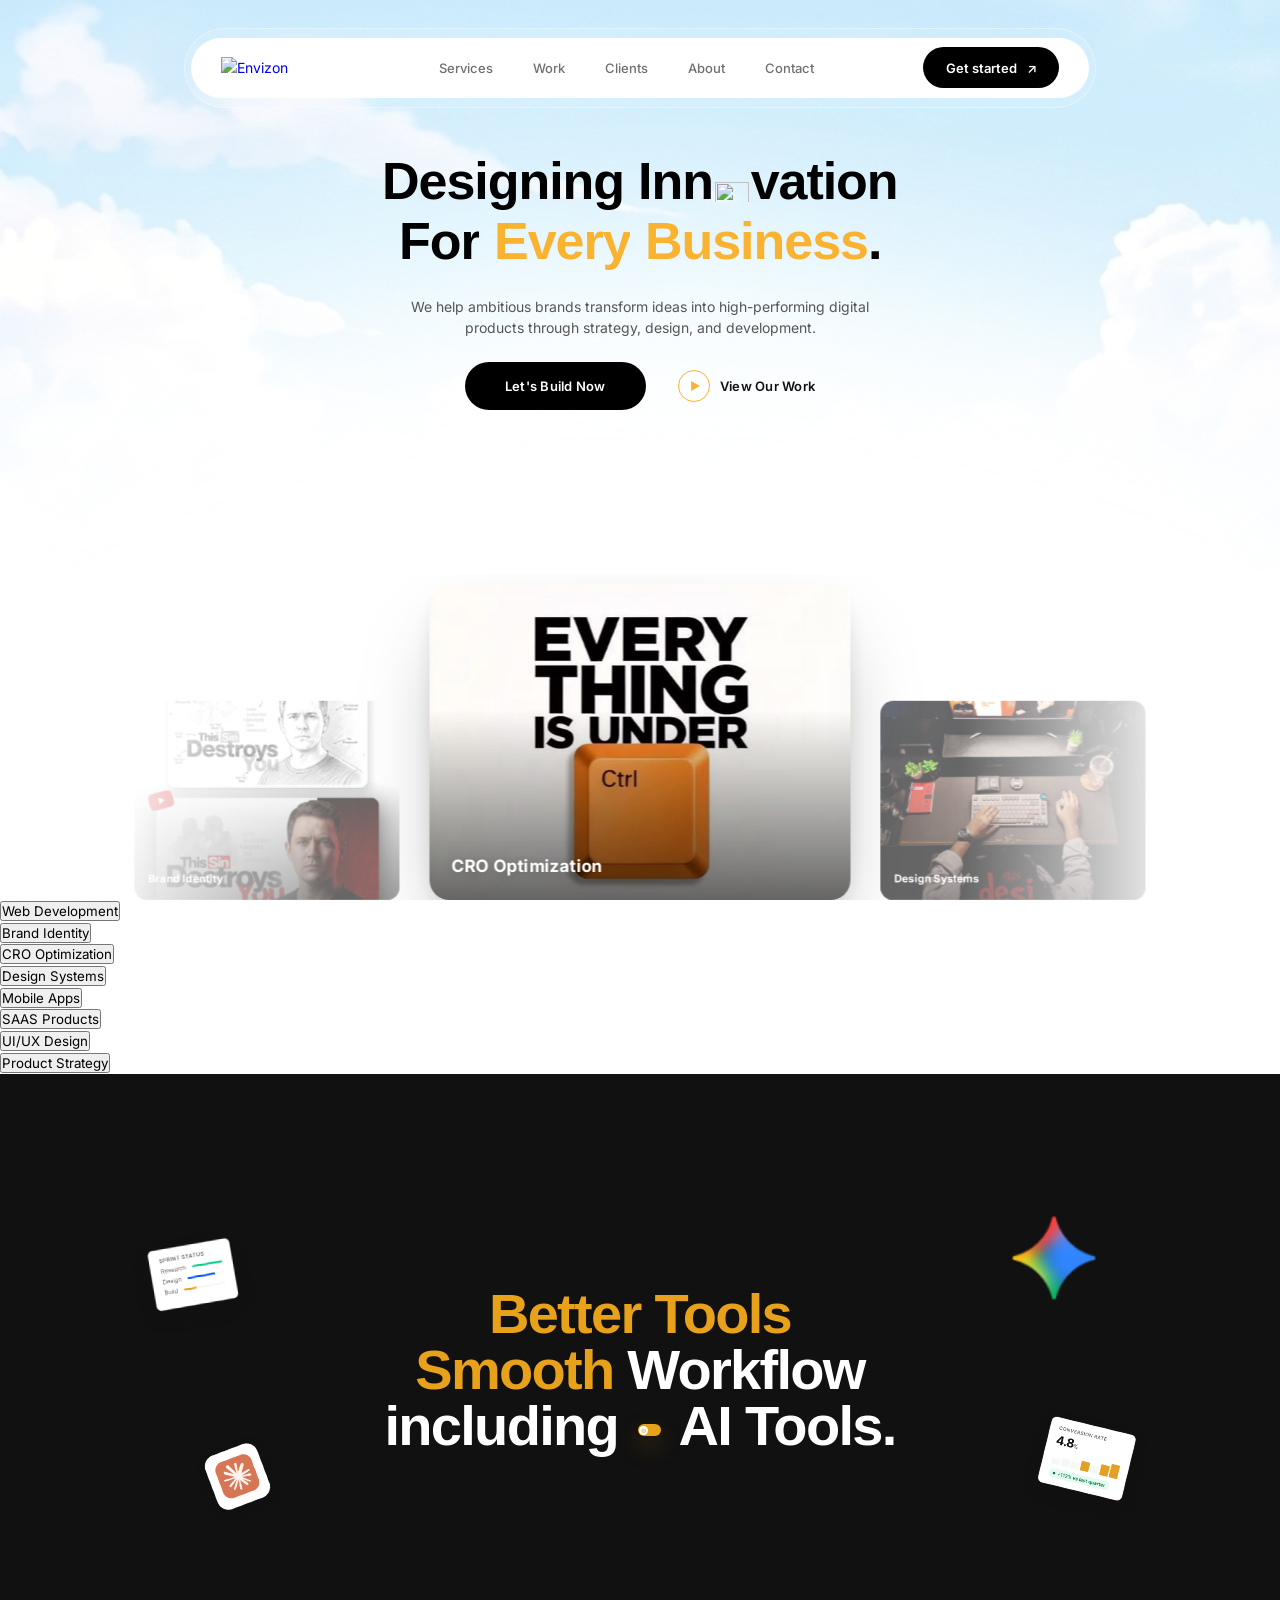
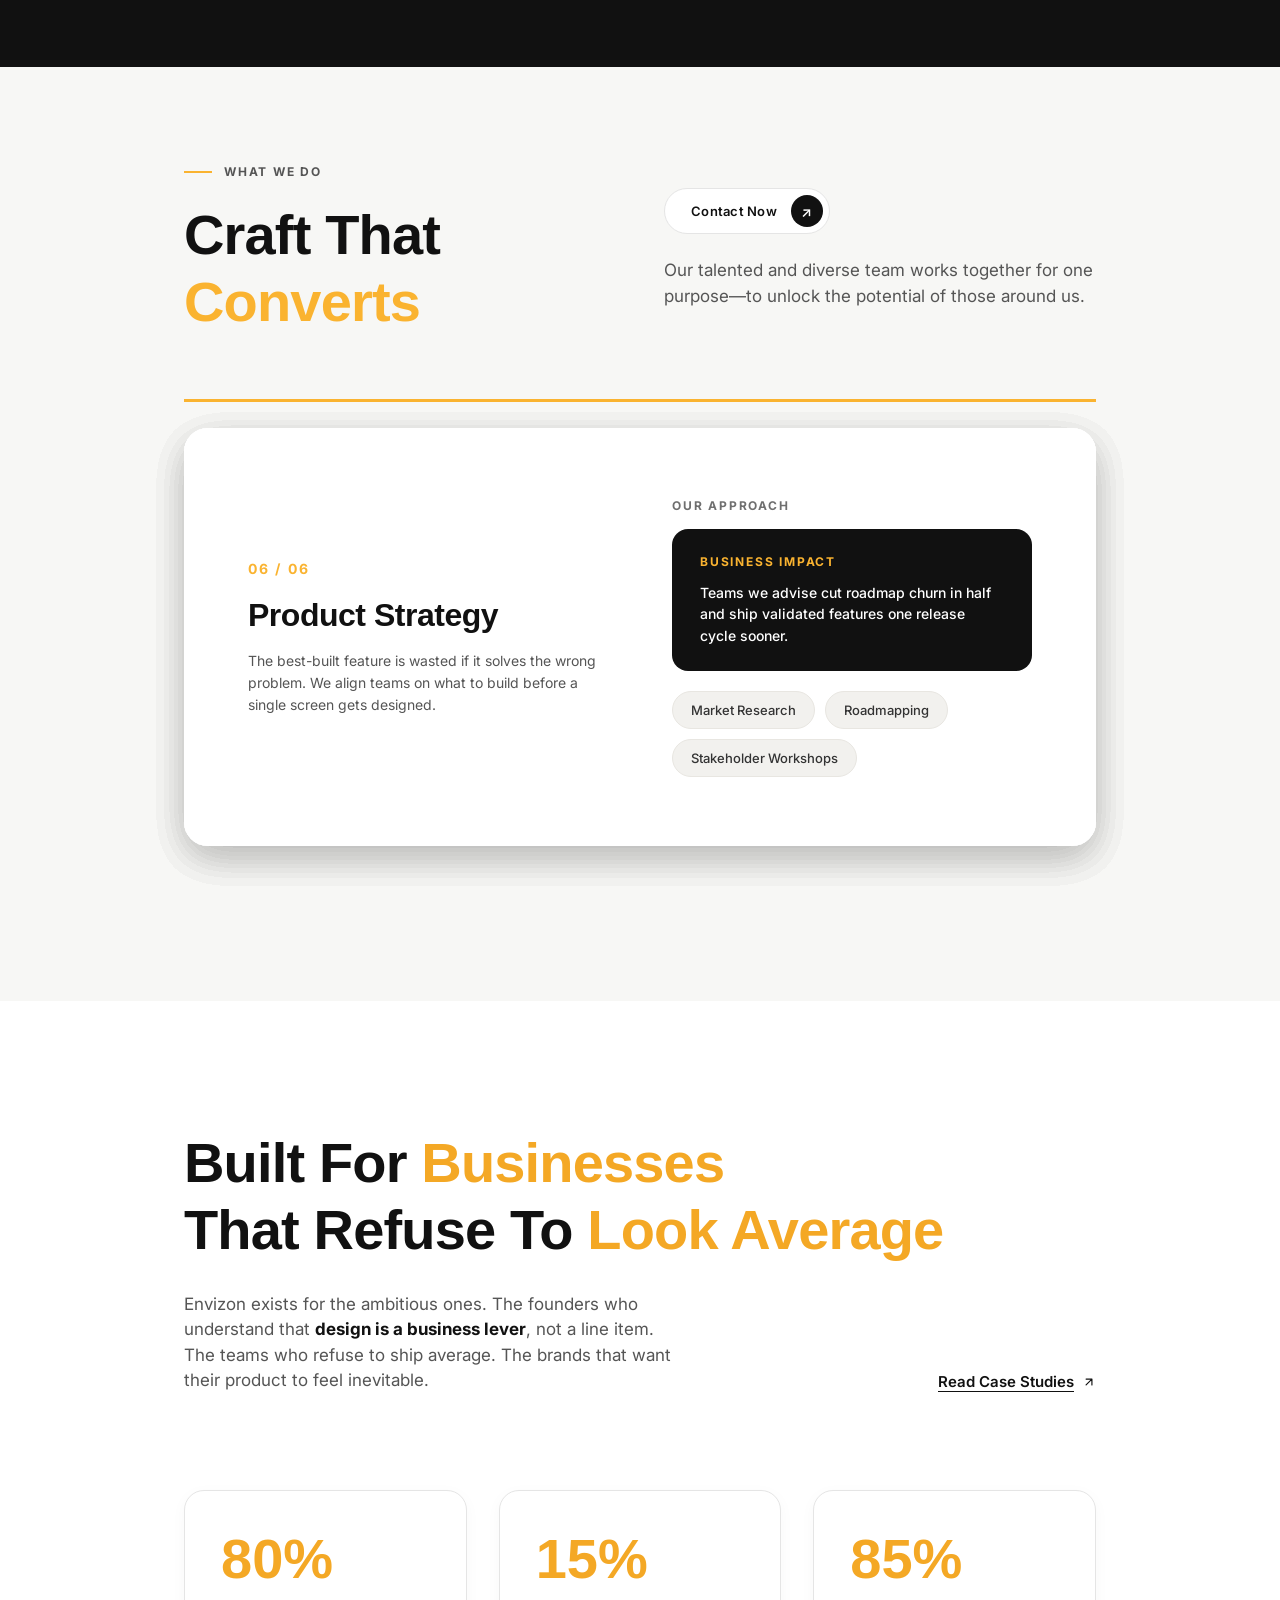
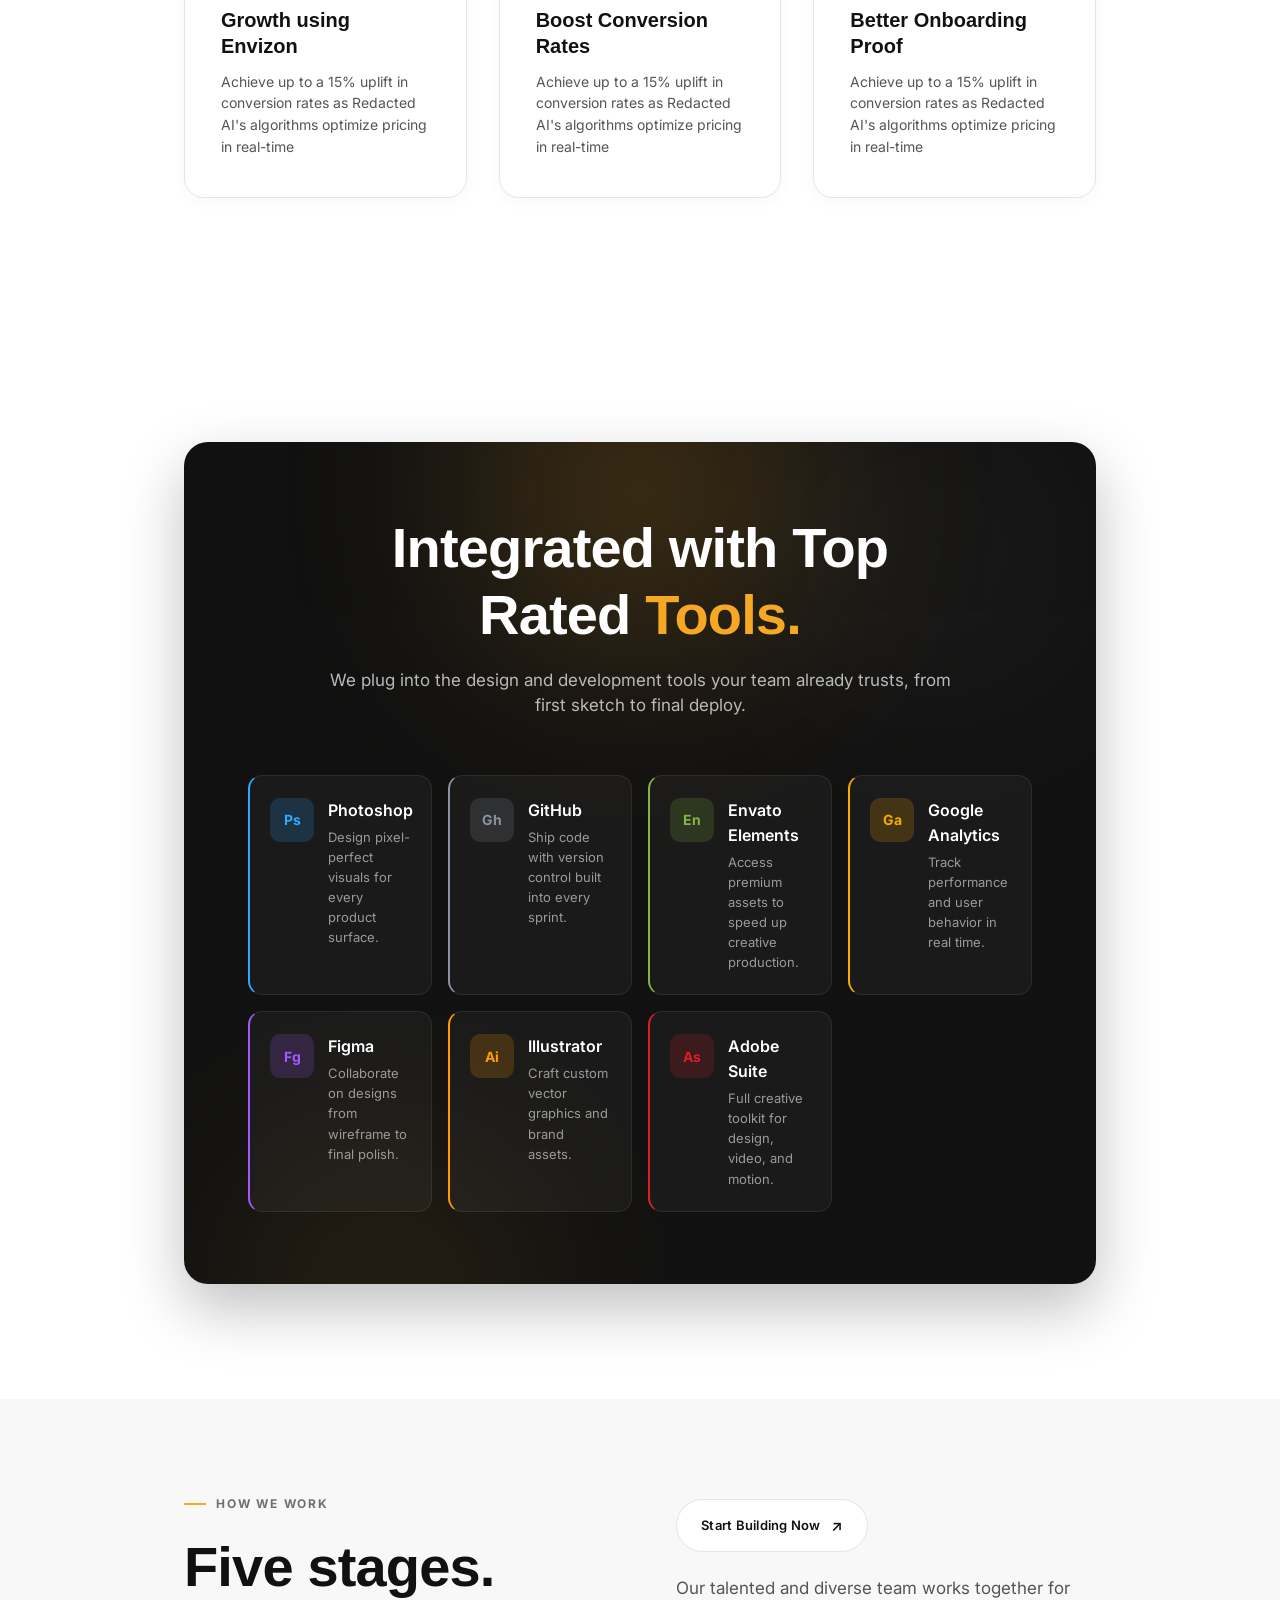
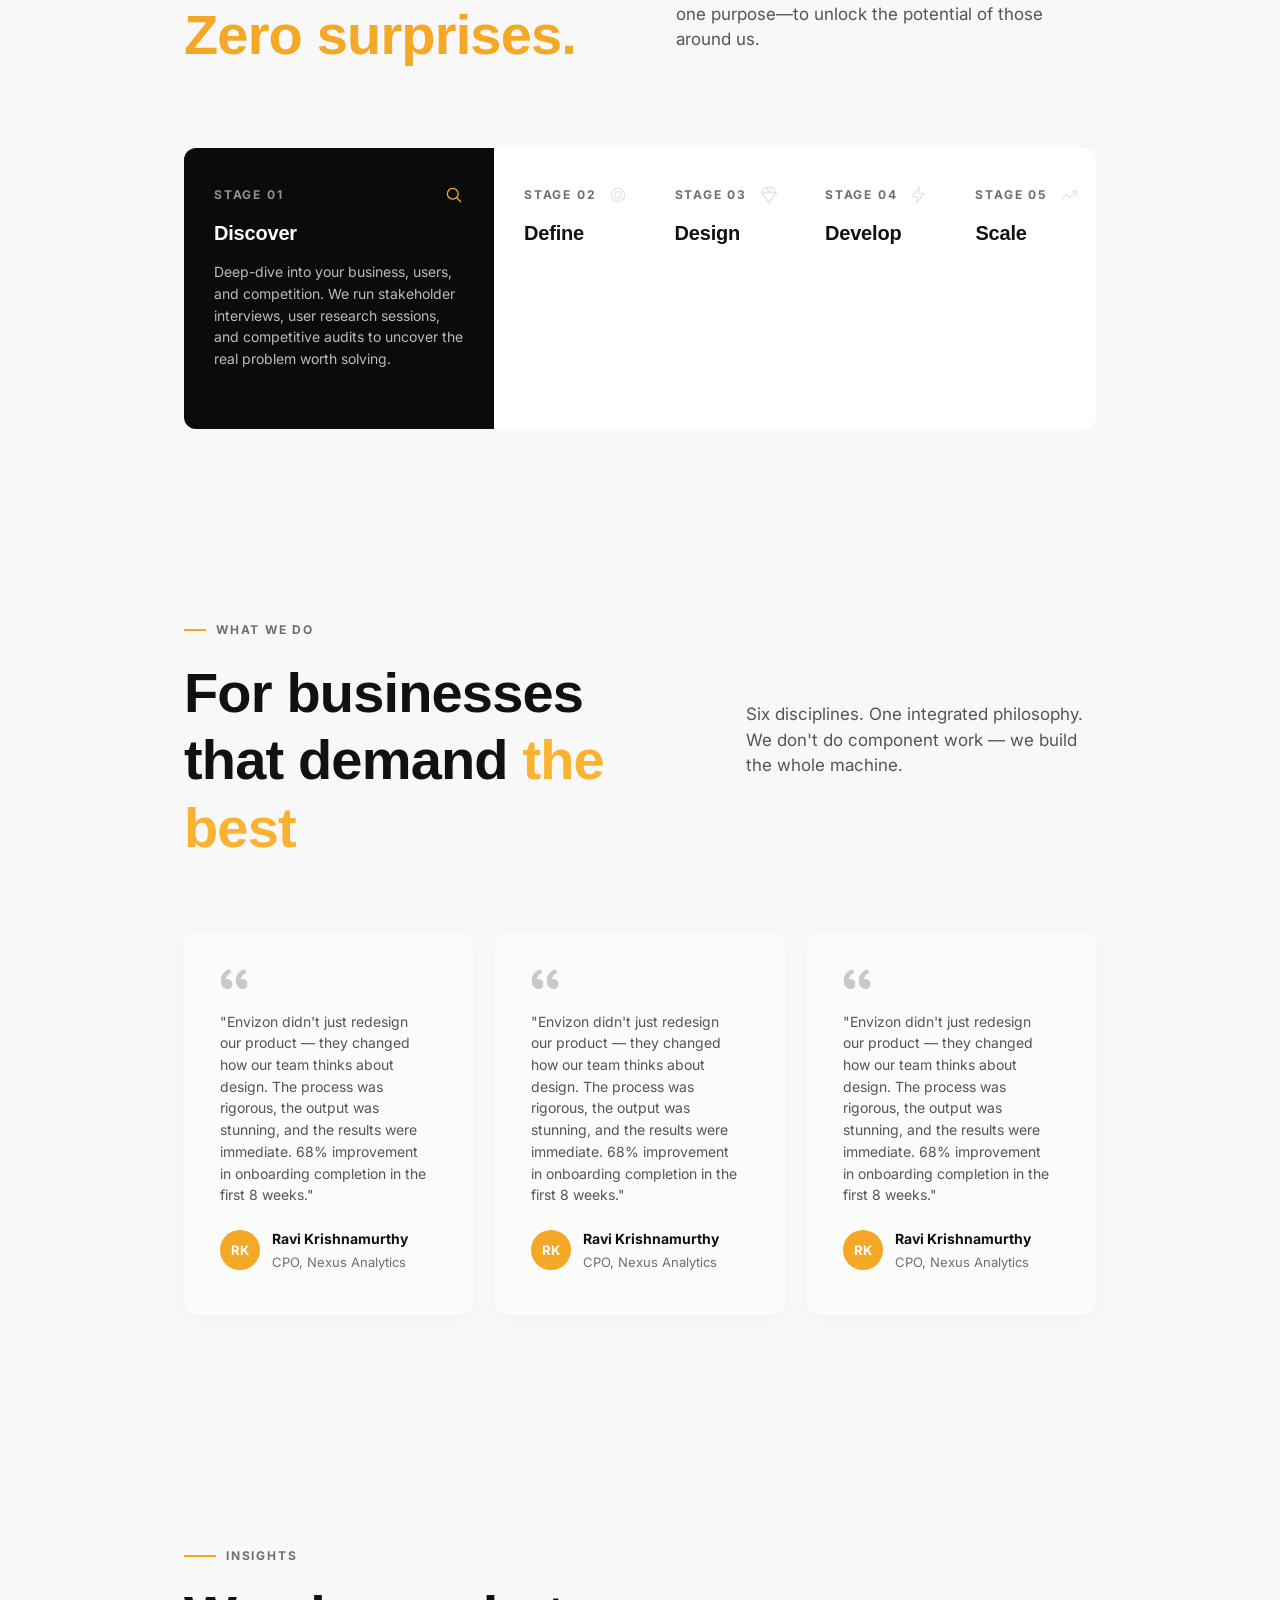
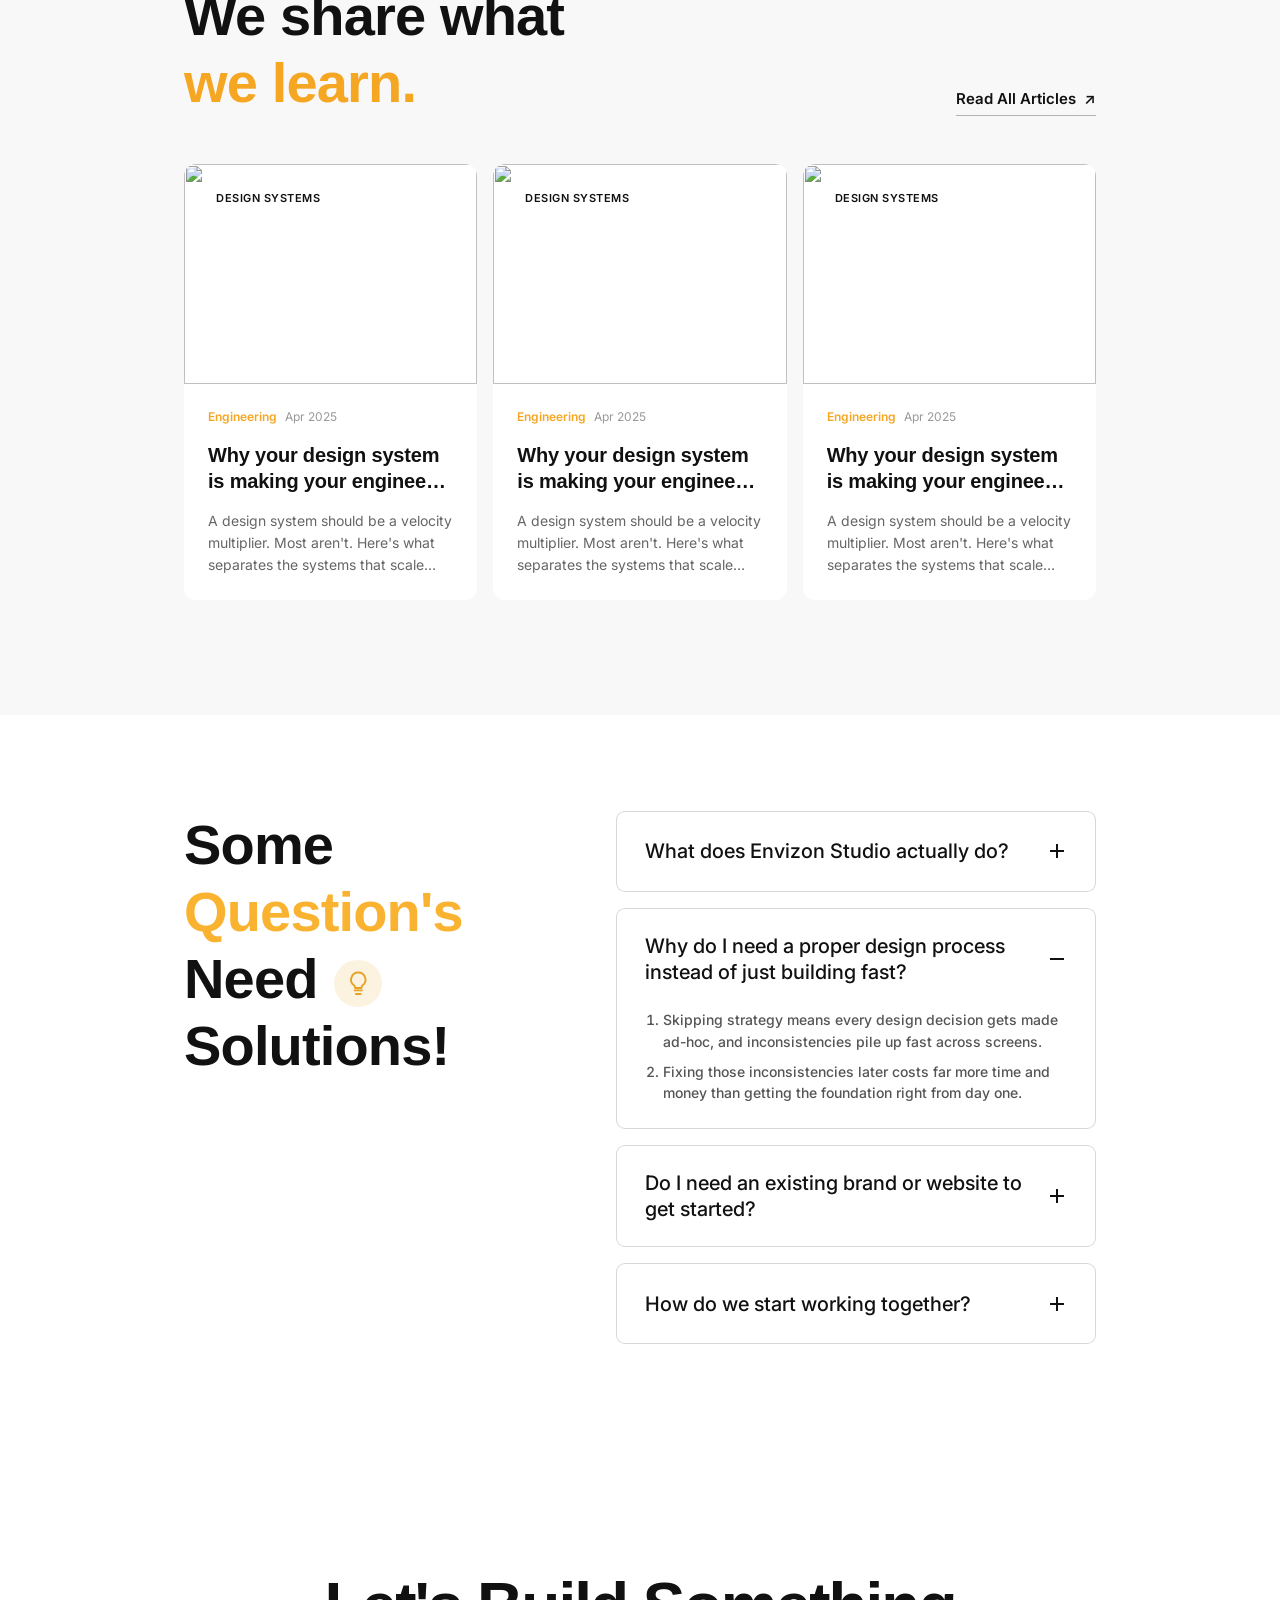
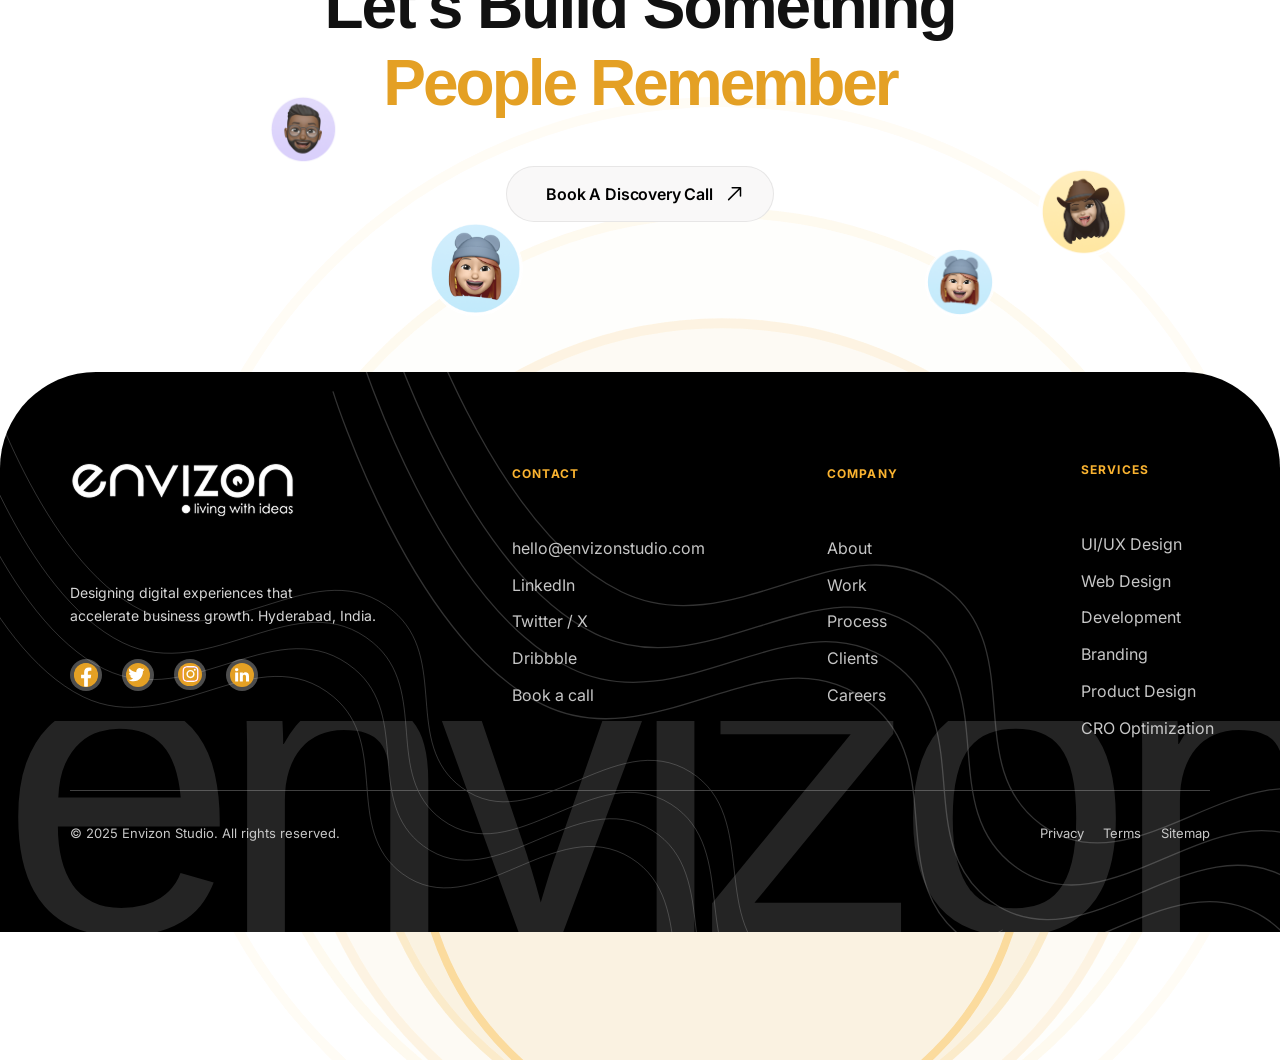
==== index.html @ 2b4db33e "new-changes:@" ====
<!DOCTYPE html>
<html lang="en">

<head>

    <meta charset="UTF-8">

    <meta name="viewport"
          content="width=device-width, initial-scale=1.0">

    <title>Envizon Studio</title>

    <!-- Google Font -->

    <link rel="preconnect"
          href="https://fonts.googleapis.com">

    <link rel="preconnect"
          href="https://fonts.gstatic.com"
          crossorigin>

    <link href="https://fonts.googleapis.com/css2?family=Poppins:wght@300;400;500;600;700;800&family=Inter:wght@400;500;600;700;800&display=swap"
          rel="stylesheet">

    <!-- CSS -->

    <link rel="stylesheet"
          href="assets/css/base/variables.css?v=2">

    <link rel="stylesheet"
          href="assets/css/base/reset.css?v=2">

    <link rel="stylesheet"
          href="assets/css/base/fonts.css?v=2">

    <link rel="stylesheet"
          href="assets/css/base/services-variables.css?v=2">

    <link rel="stylesheet"
          href="css/header.css?v=2">

    <link rel="stylesheet"
          href="assets/css/components/hero.css?v=2">

    <link rel="stylesheet"
          href="assets/css/components/buttons.css?v=2">

    <link rel="stylesheet"
          href="assets/css/components/carousel.css?v=2">

    <link rel="stylesheet"
          href="assets/css/components/services-bar.css?v=2">

    <link rel="stylesheet"
          href="assets/css/components/craft-services.css?v=2">

    <link rel="stylesheet"
          href="assets/css/components/how-we-work.css?v=2">

    <link rel="stylesheet"
          href="assets/css/components/workflow-showcase.css?v=2">

    <link rel="stylesheet"
          href="assets/css/components/testimonials.css?v=2">

    <link rel="stylesheet"
          href="assets/css/components/stats-highlight.css?v=2">

    <link rel="stylesheet"
          href="assets/css/components/integrations.css?v=2">

    <link rel="stylesheet"
          href="assets/css/components/services-cta.css?v=2">

    <link rel="stylesheet"
          href="css/footer.css?v=2">

    <link rel="stylesheet"
          href="assets/css/components/faq.css?v=2">

    <link rel="stylesheet"
          href="assets/css/components/insights.css?v=2">

    <link rel="stylesheet"
          href="assets/css/style.css?v=2">

    <link rel="stylesheet"
          href="assets/css/responsive.css?v=2">

</head>

<body>
<header class="header"></header>

<section class="hero">

    <div class="hero-bg"></div>

    <div class="hero-content">

      <h1 class="hero-title">
          <span class="hero-title__line">
              <span class="hero-title__mask"><span class="hero-title__word">Designing</span></span>
              <span class="hero-title__mask"><span class="hero-title__word nowrap">Inn<span class="innovation-o"><img src="assets/images/ellipse-outer.png" alt=""><img src="assets/images/ellipse-inner.png" alt=""></span>vation</span></span>
          </span>
          <span class="hero-title__line">
              <span class="hero-title__mask"><span class="hero-title__word">For</span></span>
              <span class="hero-title__mask"><span class="hero-title__word highlight">Every</span></span>
              <span class="hero-title__mask"><span class="hero-title__word"><span class="highlight">Business</span>.</span></span>
          </span>
      </h1>

        <p>
            We help ambitious brands transform ideas into
            high-performing digital products through strategy,
            design, and development.
        </p>

        <div class="hero-buttons">
            <button class="btn btn-primary">Let's Build Now</button>
            <a href="#" class="btn btn-secondary">
                <span class="play-icon">▶</span>
                View Our Work
            </a>
        </div>

    </div>

    <!-- Portfolio Showcase Carousel -->
    <div class="carousel-section">
        <div class="showcase-carousel"
             id="showcaseCarousel"
             tabindex="0"
             role="region"
             aria-roledescription="carousel"
             aria-label="Featured services showcase">

            <div class="showcase-carousel__stage">
                <ul class="showcase-carousel__track">

                    <li class="showcase-card" data-category="Web Development">
                        <span class="showcase-card__overlay" aria-hidden="true"></span>
                        <div class="showcase-card__media" >
                            <img src="assets/images/Port5.jpg" alt="" class="showcase-card__image" loading="lazy" decoding="async">
                            <span class="showcase-card__label">Web Development</span>
                        </div>
                    </li>

                    <li class="showcase-card" data-category="Brand Identity">
                        <span class="showcase-card__overlay" aria-hidden="true"></span>
                        <div class="showcase-card__media">
                            <img src="assets/images/Port2.jpg" alt="" class="showcase-card__image" loading="lazy" decoding="async">
                            <span class="showcase-card__label">Brand Identity</span>
                        </div>
                    </li>

                    <li class="showcase-card" data-category="CRO Optimization">
                        <span class="showcase-card__overlay" aria-hidden="true"></span>
                        <div class="showcase-card__media" >
                            <img src="assets/images/Port1.jpg" alt="" class="showcase-card__image" loading="lazy" decoding="async">
                            <span class="showcase-card__label">CRO Optimization</span>
                        </div>
                    </li>

                    <li class="showcase-card" data-category="Design Systems">
                        <span class="showcase-card__overlay" aria-hidden="true"></span>
                        <div class="showcase-card__media" >
                            <img src="assets/images/Port3.jpg" alt="" class="showcase-card__image" loading="lazy" decoding="async">
                            <span class="showcase-card__label">Design Systems</span>
                        </div>
                    </li>

                    <li class="showcase-card" data-category="Mobile Apps">
                        <span class="showcase-card__overlay" aria-hidden="true"></span>
                        <div class="showcase-card__media" >
                            <img src="assets/images/Port4.jpg" alt="" class="showcase-card__image" loading="lazy" decoding="async">
                            <span class="showcase-card__label">Mobile Apps</span>
                        </div>
                    </li>

                    <li class="showcase-card" data-category="SAAS Products">
                        <span class="showcase-card__overlay" aria-hidden="true"></span>
                        <div class="showcase-card__media">
                            <img src="assets/images/Port1.jpg" alt="" class="showcase-card__image" loading="lazy" decoding="async">
                            <span class="showcase-card__label">SAAS Products</span>
                        </div>
                    </li>

                    <li class="showcase-card" data-category="UI/UX Design">
                        <span class="showcase-card__overlay" aria-hidden="true"></span>
                        <div class="showcase-card__media" >
                            <img src="assets/images/Port2.jpg" alt="" class="showcase-card__image" loading="lazy" decoding="async">
                            <span class="showcase-card__label">UI/UX Design</span>
                        </div>
                    </li>

                    <li class="showcase-card" data-category="Product Strategy">
                        <span class="showcase-card__overlay" aria-hidden="true"></span>
                        <div class="showcase-card__media">
                            <img src="assets/images/Port3.jpg" alt="" class="showcase-card__image" loading="lazy" decoding="async">
                            <span class="showcase-card__label">Product Strategy</span>
                        </div>
                    </li>

                </ul>
            </div>

            <button type="button" class="showcase-carousel__arrow showcase-carousel__arrow--prev" aria-label="Previous slide">
                <svg viewBox="0 0 24 24" fill="none" stroke="currentColor" stroke-width="2" stroke-linecap="round" stroke-linejoin="round"><path d="M15 18l-6-6 6-6"/></svg>
            </button>
            <button type="button" class="showcase-carousel__arrow showcase-carousel__arrow--next" aria-label="Next slide">
                <svg viewBox="0 0 24 24" fill="none" stroke="currentColor" stroke-width="2" stroke-linecap="round" stroke-linejoin="round"><path d="M9 18l6-6-6-6"/></svg>
            </button>
        </div>
    </div>

</section>

<!-- Services Category Nav (synced with the showcase carousel) -->
<section class="services-bar" aria-label="Our services">
    <ul class="services-bar__track" id="servicesTicker">
        <li class="services-bar__item">
            <button type="button" class="services-bar__btn">
                <span class="services-bar__dot" aria-hidden="true"></span>
                <span class="services-bar__label">Web Development</span>
            </button>
        </li>
        <li class="services-bar__item">
            <button type="button" class="services-bar__btn">
                <span class="services-bar__dot" aria-hidden="true"></span>
                <span class="services-bar__label">Brand Identity</span>
            </button>
        </li>
        <li class="services-bar__item">
            <button type="button" class="services-bar__btn">
                <span class="services-bar__dot" aria-hidden="true"></span>
                <span class="services-bar__label">CRO Optimization</span>
            </button>
        </li>
        <li class="services-bar__item">
            <button type="button" class="services-bar__btn">
                <span class="services-bar__dot" aria-hidden="true"></span>
                <span class="services-bar__label">Design Systems</span>
            </button>
        </li>
        <li class="services-bar__item">
            <button type="button" class="services-bar__btn">
                <span class="services-bar__dot" aria-hidden="true"></span>
                <span class="services-bar__label">Mobile Apps</span>
            </button>
        </li>
        <li class="services-bar__item">
            <button type="button" class="services-bar__btn">
                <span class="services-bar__dot" aria-hidden="true"></span>
                <span class="services-bar__label">SAAS Products</span>
            </button>
        </li>
        <li class="services-bar__item">
            <button type="button" class="services-bar__btn">
                <span class="services-bar__dot" aria-hidden="true"></span>
                <span class="services-bar__label">UI/UX Design</span>
            </button>
        </li>
        <li class="services-bar__item">
            <button type="button" class="services-bar__btn">
                <span class="services-bar__dot" aria-hidden="true"></span>
                <span class="services-bar__label">Product Strategy</span>
            </button>
        </li>
    </ul>
</section>


<!-- Better Tools · Smooth Workflow — floating AI showcase -->
<section class="workflow-showcase" aria-label="Better tools, smooth workflow, including AI tools">

    <div class="workflow-showcase__container">

        <div class="workflow-showcase__card workflow-showcase__card--sprint" aria-hidden="true">
            <div class="workflow-showcase__card-scale">
                <div class="workflow-showcase__card-float">
                    <img src="assets/images/workflow/sprint-status.png" alt="" class="workflow-showcase__card-img workflow-showcase__card-img--sprint">
                </div>
            </div>
        </div>

        <div class="workflow-showcase__card workflow-showcase__card--gemini" aria-hidden="true">
            <div class="workflow-showcase__card-scale">
                <div class="workflow-showcase__card-float">
                    <img src="assets/images/workflow/gemini-sparkle.png" alt="" class="workflow-showcase__card-img workflow-showcase__card-img--gemini">
                </div>
            </div>
        </div>

        <div class="workflow-showcase__card workflow-showcase__card--orange" aria-hidden="true">
            <div class="workflow-showcase__card-scale">
                <div class="workflow-showcase__card-float">
                    <img src="assets/images/workflow/orange-sparkle.png" alt="" class="workflow-showcase__card-img workflow-showcase__card-img--orange">
                </div>
            </div>
        </div>

        <div class="workflow-showcase__card workflow-showcase__card--analytics" aria-hidden="true">
            <div class="workflow-showcase__card-scale">
                <div class="workflow-showcase__card-float">
                    <img src="assets/images/workflow/conversion-rate.png" alt="" class="workflow-showcase__card-img workflow-showcase__card-img--analytics">
                </div>
            </div>
        </div>

        <div class="workflow-showcase__content">

            <h2 class="workflow-showcase__heading">
                <span class="workflow-showcase__text-switch">
                    <span class="workflow-showcase__text-item workflow-showcase__text-item--tools workflow-showcase__highlight">Better Tools</span>
                    <span class="workflow-showcase__text-item workflow-showcase__text-item--works workflow-showcase__highlight" style="opacity: 0; pointer-events: none;">Better Works</span>
                </span>
                <br>
                <span class="workflow-showcase__highlight">Smooth</span> Workflow
                <br>
                including
                <button type="button" class="workflow-showcase__toggle" aria-label="Toggle between Tools and Works" aria-pressed="false">
                    <span class="workflow-showcase__toggle-knob">
                        <svg class="workflow-showcase__toggle-icon" viewBox="0 0 24 24" fill="none" aria-hidden="true" xmlns="http://www.w3.org/2000/svg">
                            <circle cx="12" cy="12" r="8" stroke="#E8A11A" stroke-width="3"/>
                            <circle cx="12" cy="12" r="2.5" fill="#E8A11A"/>
                        </svg>
                    </span>
                </button>
                AI Tools.
            </h2>

        </div>

    </div>

</section>

<div class="craft-section-wrapper">

    <!-- Craft That Converts — static header -->
    <section class="craft-header">

        <div class="craft-container">

            <div class="craft-header__grid">

                <div class="craft-header__left">

                    <div class="craft-header__eyebrow">
                        <span class="craft-header__eyebrow-line" aria-hidden="true"></span>
                        <span>What We Do</span>
                    </div>

                    <h2 class="craft-header__title">
                        Craft That
                        <span class="craft-header__title-accent">Converts</span>
                    </h2>

                </div>

                <div class="craft-header__right">

                    <a href="#" class="craft-header__cta">
                        Contact Now
                        <span class="craft-header__cta-icon" aria-hidden="true">↗</span>
                    </a>

                    <p class="craft-header__text">
                        Our talented and diverse team works together for one purpose—to
                        unlock the potential of those around us.
                    </p>

                </div>

            </div>

            <div class="craft-header__divider" aria-hidden="true"></div>

        </div>

    </section>

    <!-- Pinned stacked-card services -->
    <section class="services-scroll" id="servicesScroll" aria-label="Our services">

        <div class="services-scroll__stage">

            <div class="services-scroll__track" id="servicesTrack"></div>

        </div>

    </section>

</div>

<!-- Built for businesses that refuse to look average -->
<section class="stats-highlight" aria-label="Why businesses choose Envizon">

    <div class="stats-highlight__container">

        <div class="stats-highlight__top">

            <h2 class="stats-highlight__title">
                Built For <span>Businesses</span><br>
                That Refuse To <span>Look Average</span>
            </h2>

            <div class="stats-highlight__row">

                <p class="stats-highlight__text">
                    Envizon exists for the ambitious ones. The founders who understand
                    that <b>design is a business lever</b>, not a line item. The teams who refuse
                    to ship average. The brands that want their product to feel inevitable.
                </p>

                <div class="stats-highlight__right">

                    <a href="#" class="stats-highlight__link">
                        Read Case Studies
                        <svg viewBox="0 0 24 24" fill="none" stroke="currentColor" stroke-width="2" stroke-linecap="round" stroke-linejoin="round"><path d="M7 17L17 7M17 7H7M17 7V17"/></svg>
                    </a>

                </div>

            </div>

        </div>

        <div class="stats-highlight__grid">

            <div class="stats-highlight__card">
                <div class="stats-highlight__percent">80%</div>
                <div class="stats-highlight__card-title">Growth using Envizon</div>
                <p class="stats-highlight__card-desc">Achieve up to a 15% uplift in conversion rates as Redacted AI's algorithms optimize pricing in real-time</p>
            </div>

            <div class="stats-highlight__card">
                <div class="stats-highlight__percent">15%</div>
                <div class="stats-highlight__card-title">Boost Conversion Rates</div>
                <p class="stats-highlight__card-desc">Achieve up to a 15% uplift in conversion rates as Redacted AI's algorithms optimize pricing in real-time</p>
            </div>

            <div class="stats-highlight__card">
                <div class="stats-highlight__percent">85%</div>
                <div class="stats-highlight__card-title">Better Onboarding Proof</div>
                <p class="stats-highlight__card-desc">Achieve up to a 15% uplift in conversion rates as Redacted AI's algorithms optimize pricing in real-time</p>
            </div>

        </div>

    </div>

</section>

<!-- Integrated with top rated tools -->
<section class="integrations" aria-label="Integrated with top rated tools">

    <div class="integrations__container">

        <div class="integrations__card">

            <span class="integrations__glow integrations__glow--gold-top" aria-hidden="true"></span>
            <span class="integrations__glow integrations__glow--white" aria-hidden="true"></span>
            <span class="integrations__glow integrations__glow--gold-bottom" aria-hidden="true"></span>

            <div class="integrations__header">

                <h2 class="integrations__title">Integrated with Top Rated <span>Tools.</span></h2>

                <p class="integrations__subtitle">
                    We plug into the design and development tools your team already trusts,
                    from first sketch to final deploy.
                </p>

            </div>

            <div class="integrations__grid">

                <div class="integrations__item" style="--accent:#31A8FF;">
                    <span class="integrations__icon" aria-hidden="true">Ps</span>
                    <div>
                        <div class="integrations__item-title">Photoshop</div>
                        <p class="integrations__item-desc">Design pixel-perfect visuals for every product surface.</p>
                    </div>
                </div>

                <div class="integrations__item" style="--accent:#8b949e;">
                    <span class="integrations__icon" aria-hidden="true">Gh</span>
                    <div>
                        <div class="integrations__item-title">GitHub</div>
                        <p class="integrations__item-desc">Ship code with version control built into every sprint.</p>
                    </div>
                </div>

                <div class="integrations__item" style="--accent:#82B541;">
                    <span class="integrations__icon" aria-hidden="true">En</span>
                    <div>
                        <div class="integrations__item-title">Envato Elements</div>
                        <p class="integrations__item-desc">Access premium assets to speed up creative production.</p>
                    </div>
                </div>

                <div class="integrations__item" style="--accent:#F9AB00;">
                    <span class="integrations__icon" aria-hidden="true">Ga</span>
                    <div>
                        <div class="integrations__item-title">Google Analytics</div>
                        <p class="integrations__item-desc">Track performance and user behavior in real time.</p>
                    </div>
                </div>

                <div class="integrations__item" style="--accent:#A259FF;">
                    <span class="integrations__icon" aria-hidden="true">Fg</span>
                    <div>
                        <div class="integrations__item-title">Figma</div>
                        <p class="integrations__item-desc">Collaborate on designs from wireframe to final polish.</p>
                    </div>
                </div>

                <div class="integrations__item" style="--accent:#FF9A00;">
                    <span class="integrations__icon" aria-hidden="true">Ai</span>
                    <div>
                        <div class="integrations__item-title">Illustrator</div>
                        <p class="integrations__item-desc">Craft custom vector graphics and brand assets.</p>
                    </div>
                </div>

                <div class="integrations__item" style="--accent:#DA1F26;">
                    <span class="integrations__icon" aria-hidden="true">As</span>
                    <div>
                        <div class="integrations__item-title">Adobe Suite</div>
                        <p class="integrations__item-desc">Full creative toolkit for design, video, and motion.</p>
                    </div>
                </div>

            </div>

        </div>

    </div>

</section>


<!-- How We Work — five-stage process -->
<section class="how-we-work" aria-label="How we work">

    <div class="how-we-work__container">

        <div class="how-we-work__header">

            <div class="how-we-work__heading">

                <div class="how-we-work__eyebrow">
                    <span class="how-we-work__eyebrow-line" aria-hidden="true"></span>
                    <span>How We Work</span>
                </div>

                <h2 class="how-we-work__title">
                    Five stages.<br>
                    <span class="how-we-work__title-accent">Zero surprises.</span>
                </h2>

            </div>

            <div class="how-we-work__aside">

                <a href="#" class="how-we-work__cta">
                    Start Building Now
                    <span aria-hidden="true">↗</span>
                </a>

                <p class="how-we-work__text">
                    Our talented and diverse team works together for one purpose—to
                    unlock the potential of those around us.
                </p>

            </div>

        </div>

        <div class="stage-cards has-active" id="stageCards" role="tablist" aria-label="Our five-stage process">

            <article class="stage-card is-active" data-stage="1" role="tab" aria-selected="true" tabindex="0">
                <div class="stage-card__inner">

                    <div class="stage-card__row">
                        <span class="stage-card__number">Stage 01</span>
                        <span class="stage-card__icon" aria-hidden="true">
                            <svg viewBox="0 0 24 24" fill="none" stroke="currentColor" stroke-width="1.6" stroke-linecap="round" stroke-linejoin="round"><circle cx="10.5" cy="10.5" r="6.5"/><path d="M20 20l-4.35-4.35"/></svg>
                        </span>
                    </div>

                    <h3 class="stage-card__title">Discover</h3>

                    <p class="stage-card__desc">Deep-dive into your business, users, and competition. We run stakeholder interviews, user research sessions, and competitive audits to uncover the real problem worth solving.</p>

                </div>
            </article>

            <article class="stage-card" data-stage="2" role="tab" aria-selected="false" tabindex="-1">
                <div class="stage-card__inner">

                    <div class="stage-card__row">
                        <span class="stage-card__number">Stage 02</span>
                        <span class="stage-card__icon" aria-hidden="true">
                            <svg viewBox="0 0 24 24" fill="none" stroke="currentColor" stroke-width="1.6" stroke-linecap="round" stroke-linejoin="round"><circle cx="12" cy="12" r="8"/><circle cx="12" cy="12" r="4"/></svg>
                        </span>
                    </div>

                    <h3 class="stage-card__title">Define</h3>

                    <p class="stage-card__desc">We translate insights into a clear strategy — mapping user flows, defining success metrics, and scoping the product so every decision has a purpose.</p>

                </div>
            </article>

            <article class="stage-card" data-stage="3" role="tab" aria-selected="false" tabindex="-1">
                <div class="stage-card__inner">

                    <div class="stage-card__row">
                        <span class="stage-card__number">Stage 03</span>
                        <span class="stage-card__icon" aria-hidden="true">
                            <svg viewBox="0 0 24 24" fill="none" stroke="currentColor" stroke-width="1.6" stroke-linecap="round" stroke-linejoin="round"><path d="M3 9l4-6h10l4 6-9 12L3 9z"/><path d="M3 9h18M9 3l3 6 3-6"/></svg>
                        </span>
                    </div>

                    <h3 class="stage-card__title">Design</h3>

                    <p class="stage-card__desc">Wireframes evolve into polished, on-brand interfaces. We prototype, test, and refine until every screen feels intuitive and effortless to use.</p>

                </div>
            </article>

            <article class="stage-card" data-stage="4" role="tab" aria-selected="false" tabindex="-1">
                <div class="stage-card__inner">

                    <div class="stage-card__row">
                        <span class="stage-card__number">Stage 04</span>
                        <span class="stage-card__icon" aria-hidden="true">
                            <svg viewBox="0 0 24 24" fill="none" stroke="currentColor" stroke-width="1.6" stroke-linecap="round" stroke-linejoin="round"><path d="M13 2 4 14h6l-1 8 9-12h-6l1-8z"/></svg>
                        </span>
                    </div>

                    <h3 class="stage-card__title">Develop</h3>

                    <p class="stage-card__desc">Our engineers turn designs into fast, scalable, production-ready code — with clean architecture, rigorous QA, and close collaboration at every sprint.</p>

                </div>
            </article>

            <article class="stage-card" data-stage="5" role="tab" aria-selected="false" tabindex="-1">
                <div class="stage-card__inner">

                    <div class="stage-card__row">
                        <span class="stage-card__number">Stage 05</span>
                        <span class="stage-card__icon" aria-hidden="true">
                            <svg viewBox="0 0 24 24" fill="none" stroke="currentColor" stroke-width="1.6" stroke-linecap="round" stroke-linejoin="round"><path d="M3 17l6-6 4 4 8-8"/><path d="M15 7h6v6"/></svg>
                        </span>
                    </div>

                    <h3 class="stage-card__title">Scale</h3>

                    <p class="stage-card__desc">We launch, measure, and iterate. Post-launch support, analytics, and optimization keep your product growing long after release.</p>

                </div>
            </article>

        </div>

    </div>

</section>

<!-- For businesses that demand the best — testimonial grid -->
<section class="testimonials" aria-label="What our clients say">

    <div class="testimonials__container">

        <div class="testimonials__header">

            <div class="testimonials__heading">

                <div class="testimonials__eyebrow">
                    <span class="testimonials__eyebrow-line" aria-hidden="true"></span>
                    <span>What We Do</span>
                </div>

                <h2 class="testimonials__title">
                    For businesses<br>
                    that demand <span class="testimonials__title-accent">the best</span>
                </h2>

            </div>

            <div class="testimonials__aside">

                <p class="testimonials__text">
                    Six disciplines. One integrated philosophy. We don't
                    do component work — we build the whole machine.
                </p>

            </div>

        </div>

        <div class="testimonials__grid">

            <article class="testimonial-card">

                <span class="testimonial-card__quote" aria-hidden="true">
                    <svg viewBox="0 0 32 24"><path d="M8.86 24C6.13 24 3.98 23.06 2.4 21.18.8 19.3 0 16.9 0 13.98c0-3.02.9-5.78 2.7-8.28C4.5 3.2 6.98 1.34 10.14 0l2.9 4.32c-2.1.98-3.74 2.18-4.92 3.6-1.16 1.42-1.84 2.9-2.04 4.44.5-.24 1.08-.36 1.74-.36 1.76 0 3.22.58 4.38 1.74 1.18 1.14 1.77 2.6 1.77 4.38 0 1.86-.62 3.38-1.86 4.56C10.9 23.42 9.5 24 8.86 24Zm18.06 0c-2.73 0-4.88-.94-6.46-2.82-1.6-1.88-2.4-4.28-2.4-7.2 0-3.02.9-5.78 2.7-8.28C22.56 3.2 25.04 1.34 28.2 0l2.9 4.32c-2.1.98-3.74 2.18-4.92 3.6-1.16 1.42-1.84 2.9-2.04 4.44.5-.24 1.08-.36 1.74-.36 1.76 0 3.22.58 4.38 1.74 1.18 1.14 1.77 2.6 1.77 4.38 0 1.86-.62 3.38-1.86 4.56C28.96 23.42 27.56 24 26.92 24Z"/></svg>
                </span>

                <p class="testimonial-card__text">
                    "Envizon didn't just redesign our product — they changed how our team thinks about
                    design. The process was rigorous, the output was stunning, and the results were
                    immediate. 68% improvement in onboarding completion in the first 8 weeks."
                </p>

                <div class="testimonial-card__author">
                    <span class="testimonial-card__avatar" aria-hidden="true">RK</span>
                    <div class="testimonial-card__author-info">
                        <span class="testimonial-card__name">Ravi Krishnamurthy</span>
                        <span class="testimonial-card__role">CPO, Nexus Analytics</span>
                    </div>
                </div>

            </article>

            <article class="testimonial-card">

                <span class="testimonial-card__quote" aria-hidden="true">
                    <svg viewBox="0 0 32 24"><path d="M8.86 24C6.13 24 3.98 23.06 2.4 21.18.8 19.3 0 16.9 0 13.98c0-3.02.9-5.78 2.7-8.28C4.5 3.2 6.98 1.34 10.14 0l2.9 4.32c-2.1.98-3.74 2.18-4.92 3.6-1.16 1.42-1.84 2.9-2.04 4.44.5-.24 1.08-.36 1.74-.36 1.76 0 3.22.58 4.38 1.74 1.18 1.14 1.77 2.6 1.77 4.38 0 1.86-.62 3.38-1.86 4.56C10.9 23.42 9.5 24 8.86 24Zm18.06 0c-2.73 0-4.88-.94-6.46-2.82-1.6-1.88-2.4-4.28-2.4-7.2 0-3.02.9-5.78 2.7-8.28C22.56 3.2 25.04 1.34 28.2 0l2.9 4.32c-2.1.98-3.74 2.18-4.92 3.6-1.16 1.42-1.84 2.9-2.04 4.44.5-.24 1.08-.36 1.74-.36 1.76 0 3.22.58 4.38 1.74 1.18 1.14 1.77 2.6 1.77 4.38 0 1.86-.62 3.38-1.86 4.56C28.96 23.42 27.56 24 26.92 24Z"/></svg>
                </span>

                <p class="testimonial-card__text">
                    "Envizon didn't just redesign our product — they changed how our team thinks about
                    design. The process was rigorous, the output was stunning, and the results were
                    immediate. 68% improvement in onboarding completion in the first 8 weeks."
                </p>

                <div class="testimonial-card__author">
                    <span class="testimonial-card__avatar" aria-hidden="true">RK</span>
                    <div class="testimonial-card__author-info">
                        <span class="testimonial-card__name">Ravi Krishnamurthy</span>
                        <span class="testimonial-card__role">CPO, Nexus Analytics</span>
                    </div>
                </div>

            </article>

            <article class="testimonial-card">

                <span class="testimonial-card__quote" aria-hidden="true">
                    <svg viewBox="0 0 32 24"><path d="M8.86 24C6.13 24 3.98 23.06 2.4 21.18.8 19.3 0 16.9 0 13.98c0-3.02.9-5.78 2.7-8.28C4.5 3.2 6.98 1.34 10.14 0l2.9 4.32c-2.1.98-3.74 2.18-4.92 3.6-1.16 1.42-1.84 2.9-2.04 4.44.5-.24 1.08-.36 1.74-.36 1.76 0 3.22.58 4.38 1.74 1.18 1.14 1.77 2.6 1.77 4.38 0 1.86-.62 3.38-1.86 4.56C10.9 23.42 9.5 24 8.86 24Zm18.06 0c-2.73 0-4.88-.94-6.46-2.82-1.6-1.88-2.4-4.28-2.4-7.2 0-3.02.9-5.78 2.7-8.28C22.56 3.2 25.04 1.34 28.2 0l2.9 4.32c-2.1.98-3.74 2.18-4.92 3.6-1.16 1.42-1.84 2.9-2.04 4.44.5-.24 1.08-.36 1.74-.36 1.76 0 3.22.58 4.38 1.74 1.18 1.14 1.77 2.6 1.77 4.38 0 1.86-.62 3.38-1.86 4.56C28.96 23.42 27.56 24 26.92 24Z"/></svg>
                </span>

                <p class="testimonial-card__text">
                    "Envizon didn't just redesign our product — they changed how our team thinks about
                    design. The process was rigorous, the output was stunning, and the results were
                    immediate. 68% improvement in onboarding completion in the first 8 weeks."
                </p>

                <div class="testimonial-card__author">
                    <span class="testimonial-card__avatar" aria-hidden="true">RK</span>
                    <div class="testimonial-card__author-info">
                        <span class="testimonial-card__name">Ravi Krishnamurthy</span>
                        <span class="testimonial-card__role">CPO, Nexus Analytics</span>
                    </div>
                </div>

            </article>

        </div>

    </div>

</section>

<!-- We Share What We Learn — insights / blog -->
<section class="insights" aria-labelledby="insights-title">

    <div class="insights__container">

        <div class="insights__header">

            <div class="insights__heading">

                <div class="insights__eyebrow">
                    <span class="insights__eyebrow-line" aria-hidden="true"></span>
                    <span>Insights</span>
                </div>

                <h2 class="insights__title" id="insights-title">
                    We share what<br>
                    <span class="insights__title-accent">we learn.</span>
                </h2>

            </div>

            <a href="#" class="insights__link">
                Read All Articles
                <span class="insights__link-arrow" aria-hidden="true">↗</span>
            </a>

        </div>

        <div class="insights__grid">

            <article class="insight-card">

                <div class="insight-card__image-wrap">
                    <img class="insight-card__image"
                         src="assets/images/port1.png"
                         alt=""
                         loading="lazy"
                         width="384"
                         height="220">
                    <span class="insight-card__badge">Design Systems</span>
                </div>

                <div class="insight-card__content">

                    <div class="insight-card__meta">
                        <span class="insight-card__category">Engineering</span>
                        <span class="insight-card__date">Apr 2025</span>
                    </div>

                    <h3 class="insight-card__title">
                        <a href="#" class="insight-card__title-link">Why your design system is making your engineers slower?</a>
                    </h3>

                    <p class="insight-card__desc">
                        A design system should be a velocity multiplier. Most aren't. Here's what separates the systems that scale from the ones that become another abandoned Figma file.
                    </p>

                </div>

            </article>

            <article class="insight-card">

                <div class="insight-card__image-wrap">
                    <img class="insight-card__image"
                         src="assets/images/port2.png"
                         alt=""
                         loading="lazy"
                         width="384"
                         height="220">
                    <span class="insight-card__badge">Design Systems</span>
                </div>

                <div class="insight-card__content">

                    <div class="insight-card__meta">
                        <span class="insight-card__category">Engineering</span>
                        <span class="insight-card__date">Apr 2025</span>
                    </div>

                    <h3 class="insight-card__title">
                        <a href="#" class="insight-card__title-link">Why your design system is making your engineers slower?</a>
                    </h3>

                    <p class="insight-card__desc">
                        A design system should be a velocity multiplier. Most aren't. Here's what separates the systems that scale from the ones that become another abandoned Figma file.
                    </p>

                </div>

            </article>

            <article class="insight-card">

                <div class="insight-card__image-wrap">
                    <img class="insight-card__image"
                         src="assets/images/port3.png"
                         alt=""
                         loading="lazy"
                         width="384"
                         height="220">
                    <span class="insight-card__badge">Design Systems</span>
                </div>

                <div class="insight-card__content">

                    <div class="insight-card__meta">
                        <span class="insight-card__category">Engineering</span>
                        <span class="insight-card__date">Apr 2025</span>
                    </div>

                    <h3 class="insight-card__title">
                        <a href="#" class="insight-card__title-link">Why your design system is making your engineers slower?</a>
                    </h3>

                    <p class="insight-card__desc">
                        A design system should be a velocity multiplier. Most aren't. Here's what separates the systems that scale from the ones that become another abandoned Figma file.
                    </p>

                </div>

            </article>

        </div>

    </div>

</section>

<!-- Some Question's Need Solutions — FAQ accordion -->
<section class="faq" aria-label="Frequently asked questions">

    <div class="faq__container">

        <div class="faq__heading">

            <h2 class="faq__title">
                Some <span class="faq__title-accent">Question's</span><br>
                Need
                <span class="faq__bulb" aria-hidden="true">
                    <svg viewBox="0 0 24 24" stroke-width="1.6" stroke-linecap="round" stroke-linejoin="round"><path d="M9 18h6M10 21h4M12 3a6 6 0 0 0-3.5 10.9c.5.36.8.94.8 1.55V16h5.4v-.55c0-.61.3-1.19.8-1.55A6 6 0 0 0 12 3Z"/></svg>
                </span>
                Solutions!
            </h2>

        </div>

        <div class="faq__accordion" id="faqAccordion">

            <div class="faq-item">
                <h3 class="faq-item__heading">
                    <button type="button" class="faq-item__trigger" id="faq-trigger-1" aria-expanded="false" aria-controls="faq-panel-1">
                        <span class="faq-item__question">What does Envizon Studio actually do?</span>
                        <span class="faq-item__icon" aria-hidden="true"></span>
                    </button>
                </h3>
                <div class="faq-item__panel" id="faq-panel-1" role="region" aria-labelledby="faq-trigger-1">
                    <div class="faq-item__content">
                        <p>We're a full-service design and development studio. We handle strategy, UI/UX design, and production-ready code — from the first wireframe to a shipped, scalable product.</p>
                    </div>
                </div>
            </div>

            <div class="faq-item is-open">
                <h3 class="faq-item__heading">
                    <button type="button" class="faq-item__trigger" id="faq-trigger-2" aria-expanded="true" aria-controls="faq-panel-2">
                        <span class="faq-item__question">Why do I need a proper design process instead of just building fast?</span>
                        <span class="faq-item__icon" aria-hidden="true"></span>
                    </button>
                </h3>
                <div class="faq-item__panel" id="faq-panel-2" role="region" aria-labelledby="faq-trigger-2">
                    <div class="faq-item__content">
                        <ol>
                            <li>Skipping strategy means every design decision gets made ad-hoc, and inconsistencies pile up fast across screens.</li>
                            <li>Fixing those inconsistencies later costs far more time and money than getting the foundation right from day one.</li>
                        </ol>
                    </div>
                </div>
            </div>

            <div class="faq-item">
                <h3 class="faq-item__heading">
                    <button type="button" class="faq-item__trigger" id="faq-trigger-3" aria-expanded="false" aria-controls="faq-panel-3">
                        <span class="faq-item__question">Do I need an existing brand or website to get started?</span>
                        <span class="faq-item__icon" aria-hidden="true"></span>
                    </button>
                </h3>
                <div class="faq-item__panel" id="faq-panel-3" role="region" aria-labelledby="faq-trigger-3">
                    <div class="faq-item__content">
                        <p>No. We regularly take clients from a blank slate — building brand identity, product strategy, and the site itself in one engagement.</p>
                    </div>
                </div>
            </div>

            <div class="faq-item">
                <h3 class="faq-item__heading">
                    <button type="button" class="faq-item__trigger" id="faq-trigger-4" aria-expanded="false" aria-controls="faq-panel-4">
                        <span class="faq-item__question">How do we start working together?</span>
                        <span class="faq-item__icon" aria-hidden="true"></span>
                    </button>
                </h3>
                <div class="faq-item__panel" id="faq-panel-4" role="region" aria-labelledby="faq-trigger-4">
                    <div class="faq-item__content">
                        <p>Book an intro call. We'll scope your goals, timeline, and budget, then send a proposal with a clear stage-by-stage plan.</p>
                    </div>
                </div>
            </div>

        </div>

    </div>

</section>
<div class="global-cta">
  <section class="call-to-action-content">
    <div class="frame-parent">
      <div class="lets-build-something-people-r-parent">
        <h1 class="lets-build-something-container">
          <span class="lets-build-something"
            >Let's Build Something<br
          /></span>
          <span class="people-remember">People Remember</span>
        </h1>
        <div class="decorative-elements">
          <img
            class="decorative-elements-child"
            alt=""
            src="assets/images/services/Group-2087327210.svg"
          />

          <img
            class="dot-one-icon"
            loading="lazy"
            alt=""
            src="assets/images/services/Ellipse-2@2x.png"
          />

          <img
            class="dot-two-icon"
            loading="lazy"
            alt=""
            src="assets/images/services/Ellipse-3@2x.png"
          />

          <img
            class="dot-three-icon"
            loading="lazy"
            alt=""
            src="assets/images/services/Ellipse-5@2x.png"
          />

          <img
            class="dot-four-icon"
            loading="lazy"
            alt=""
            src="assets/images/services/Ellipse-5@2x.png"
          />
        </div>
      </div>
      <div class="cta-button-wrapper">
        <button class="link6">
          <div class="book-a-discovery">Book A Discovery Call</div>
          <img class="svg-icon" alt="" src="assets/images/services/SVG1.svg" />
        </button>
      </div>
    </div>
  </section>
  <footer class="footer"></footer>
</div>

<script src="https://cdnjs.cloudflare.com/ajax/libs/gsap/3.12.5/gsap.min.js"></script>
<script src="https://cdnjs.cloudflare.com/ajax/libs/gsap/3.12.5/ScrollTrigger.min.js"></script>
<script src="https://cdn.jsdelivr.net/npm/lenis@1.1.14/dist/lenis.min.js"></script>
<script type="module" src="js/header.js"></script>
<script type="module" src="js/footer.js"></script>
<script type="module" src="assets/js/main.js"></script>

</body>
</html>
---- assets/css/base/variables.css ----
/* 'Satoshi' is referenced by font-family in several components (e.g. hero-title)
   but was never actually registered — this loads the weight those need. */
@font-face{
    font-family:'Satoshi';
    src:url('../../fonts/Satoshi-Black.otf') format('opentype');
    font-weight:900;
    font-style:normal;
    font-display:swap;
}

:root{

    --primary:#F4A825;

    --accent:#FAB330;

    --black:#111111;

    --white:#ffffff;

    --text:#555555;

    --text-muted:#6f6f6f;

    --border-light:#e5e5e5;

    --container:912px;

    --radius:20px;

    --radius-pill:50px;

    --space-2xs:8px;

    --space-xs:12px;

    --space-sm:16px;

    --space-md:24px;

    --space-lg:32px;

    --space-xl:48px;

    --sidebar-width:min(360px, 85vw);

    --transition-fast:.25s ease;

    --transition-base:.35s ease;

  /* ---- Typography System – Golden Ratio Scale ---- */
  --font-family-display: 'Satoshi', sans-serif;
  --font-family-body: 'Inter', sans-serif;

  /* Font Sizes */
  --font-size-h1: 3.25rem;     /* 52px */
  --font-size-h2: 2rem;        /* 32px */
  --font-size-h3: 1.25rem;     /* 20px */
  --font-size-h4: 0.8125rem;   /* 13px */
  --font-size-h5: 0.6875rem;   /* 11px */
  --font-size-h6: 0.6875rem;   /* 11px */

  --font-size-lead: 1.0625rem; /* 17px — intro/lead paragraph */
  --font-size-body: 0.875rem;  /* 14px — default paragraph */
  --font-size-small: 0.75rem;  /* 12px — captions, small meta */
  --font-size-caption: 0.75rem;/* 12px */

  --font-size-button: 0.9375rem;/* 15px — button/nav links */
  --font-size-button-sm: 0.8125rem;/* 13px */
  --font-size-label: 0.8125rem;    /* 13px — form labels, eyebrows */
  --font-size-eyebrow: 0.75rem;    /* 12px — uppercase kicker text */

  /* ---- Line Heights (1.3–1.6 ratio) ---- */
  --line-height-h1: 1.1;
  --line-height-h2: 1.2;
  --line-height-h3: 1.3;
  --line-height-h4: 1.4;
  --line-height-h5: 1.4;
  --line-height-h6: 1.4;

  --line-height-lead: 1.5;
  --line-height-body: 1.55;
  --line-height-small: 1.4;
  --line-height-caption: 1.4;

  --line-height-button: 1.3;
  --line-height-label: 1.2;
  --line-height-eyebrow: 1;

  /* ---- Letter Spacing ---- */
  --letter-spacing-h1: -0.02em;
  --letter-spacing-h2: -0.015em;
  --letter-spacing-h3: -0.01em;
  --letter-spacing-h4: 0em;
  --letter-spacing-h5: 0em;
  --letter-spacing-h6: 0em;
  --letter-spacing-body: 0em;
  --letter-spacing-button: 0.02em;

  /* ---- Font Weights ---- */
  --font-weight-regular: 400;
  --font-weight-medium: 500;
  --font-weight-semibold: 600;
  --font-weight-bold: 700;
  --font-weight-black: 900;

  --font-weight-h1: 900;
  --font-weight-h2-h6: 700;
  --font-weight-body: 400;
  --font-weight-button: 600;
  --font-weight-label: 600;
  --font-weight-eyebrow: 600;

  /* ---- Section Rhythm ----
     Shared vertical padding for full-width content sections below the fold.
     Previously referenced by several components (testimonials, FAQ, how-we-work,
     insights, integrations, stats-highlight) but never defined here, so those
     sections silently rendered with zero vertical padding. */
  --section-py-sm: clamp(64px, 8vw, 96px);
  --section-py-md: clamp(80px, 9vw, 120px);
  --section-py-lg: clamp(96px, 10vw, 140px);

  /* ---- Section Title ----
     Statement headline that opens each content section (Craft That Converts,
     Built For Businesses, How We Work, etc.) — bigger than --font-size-h2 but
     kept on the same golden-ratio curve as the hero so every section reads as
     part of one system instead of a one-off size per component. */
  --font-size-section-title: clamp(2.25rem, 1.5rem + 2.8vw, 3.5rem); /* 36px – 56px */

  --letter-spacing-eyebrow: 0.15em;

}

/* ============================================
   RESPONSIVE BREAKPOINTS
   912px = desktop/base (Figma reference width)
   ============================================ */

/* Tablet — 600px to 911px */
@media (max-width: 911px) {
  :root {
    --font-size-h1: 2.75rem;    /* 44px */
    --font-size-h2: 1.75rem;    /* 28px */
    --font-size-h3: 1.125rem;   /* 18px */
    --font-size-h4: 0.8125rem;  /* 13px */
    --font-size-h5: 0.6875rem;  /* 11px */
    --font-size-h6: 0.6875rem;  /* 11px */

    --font-size-lead: 0.9375rem; /* 15px */
    --font-size-body: 0.875rem;  /* 14px */
    --font-size-button: 0.875rem;/* 14px */
  }
}

/* Mobile — up to 599px */
@media (max-width: 599px) {
  :root {
    --font-size-h1: 2rem;        /* 32px */
    --font-size-h2: 1.5rem;      /* 24px */
    --font-size-h3: 1.0625rem;   /* 17px */
    --font-size-h4: 0.8125rem;   /* 13px */
    --font-size-h5: 0.6875rem;   /* 11px */
    --font-size-h6: 0.6875rem;   /* 11px */

    --font-size-lead: 0.875rem;  /* 14px */
    --font-size-body: 0.875rem;  /* 14px */
    --font-size-small: 0.75rem;  /* 12px */
    --font-size-button: 0.8125rem;/* 13px */

    --letter-spacing-h1: -0.015em;
    --letter-spacing-h2: -0.01em;
  }
}
---- assets/css/base/fonts.css ----
/* Satoshi (local, used for display headings on the Home and Services pages) */

@font-face {
    font-family: 'Satoshi';
    src: url('../../fonts/Satoshi-Medium.otf') format('opentype');
    font-weight: 500;
    font-style: normal;
    font-display: swap;
}

@font-face {
    font-family: 'Satoshi';
    src: url('../../fonts/Satoshi-Black.otf') format('opentype');
    font-weight: 900;
    font-style: normal;
    font-display: swap;
}
---- assets/css/base/services-variables.css ----
/* Design tokens for the Services page (colors, spacing, type scale) */

:root {
  /* Common Style Variables */

  /* Color */
  --color-black: #000;
  --color-darkgray: #a3a3a3;
  --color-darkslategray-100: #424242;
  --color-darkslategray-200: #404040;
  --color-darkslategray-300: #374630;
  --color-darkslategray-400: rgba(51, 51, 51, 0.04);
  --color-darkslategray-500: rgba(51, 51, 51, 0.08);
  --color-dimgray: #6f6f6f;
  --color-forestgreen: rgba(0, 168, 45, 0.2);
  --color-gainsboro-100: #e6e6e6;
  --color-gold-100: #ffc221;
  --color-gold-200: rgba(255, 193, 7, 0.2);
  --color-gold-300: rgba(255, 194, 33, 0.36);
  --color-gold-400: rgba(255, 194, 33, 0.2);
  --color-goldenrod-100: #fab330;
  --color-goldenrod-200: #eeb51f;
  --color-goldenrod-300: #e6a632;
  --color-gray-100: #fbfbfa;
  --color-gray-200: #968982;
  --color-gray-300: #1f1b09;
  --color-gray-400: #211b04;
  --color-gray-500: #152107;
  --color-gray-600: #1b1c04;
  --color-gray-700: #102006;
  --color-gray-800: #111;
  --color-gray-900: #161003;
  --color-gray-1000: #070425;
  --color-gray-1100: rgba(255, 255, 255, 0.72);
  --color-gray-1200: rgba(255, 255, 255, 0.09);
  --color-gray-1300: rgba(255, 255, 255, 0.08);
  --color-gray-1400: rgba(255, 255, 255, 0.64);
  --color-gray-1500: rgba(0, 0, 0, 0.1);
  --color-gray-1600: rgba(0, 0, 0, 0.06);
  --color-gray-1700: rgba(7, 4, 37, 0.56);
  --color-gray-1800: rgba(0, 0, 0, 0.02);
  --color-gray-1900: rgba(7, 4, 37, 0.8);
  --color-gray-2000: rgba(7, 4, 37, 0.88);
  --color-gray-2100: rgba(7, 4, 37, 0.04);
  --color-gray-2200: rgba(7, 4, 37, 0.14);
  --color-gray-2300: rgba(15, 15, 15, 0.72);
  --color-gray-2400: rgba(0, 0, 0, 0.04);
  --color-gray-2500: rgba(255, 255, 255, 0.3);
  --color-gray-2600: rgba(0, 0, 0, 0.08);
  --color-gray-2700: rgba(17, 17, 17, 0.5);
  --color-gray-2800: rgba(0, 0, 0, 0.67);
  --color-gray-2900: rgba(255, 255, 255, 0.1);
  --color-lightgoldenrodyellow: #cde6b7;
  --color-lightgray-100: #d6d6d6;
  --color-lightgray-200: rgba(214, 214, 214, 0.17);
  --color-lightgreen: rgba(113, 191, 91, 0.2);
  --color-linen: #f6f2ea;
  --color-mediumslateblue: #6c5fef;
  --color-orangered: rgba(255, 74, 0, 0.2);
  --color-silver: #c6c6c6;
  --color-whitesmoke-100: #f9f8f8;
  --color-whitesmoke-200: #f8f8f8;
  --color-whitesmoke-300: #f7f7f7;
  --test-roan-six-87vercelapp-Cod-Gray: #454545;
  --test-roan-six-87vercelapp-Desert-Storm: #f7f7f5;
  --test-roan-six-87vercelapp-Fire-Bush: #e4a024;
  --test-roan-six-87vercelapp-Mercury: #e8e8e8;
  --test-roan-six-87vercelapp-White-40: rgba(255, 255, 255, 0.4);
  --wwwungrammarycom-Dove-Gray: #666;
  --wwwungrammarycom-White: #fff;

  /* Gap */
  --gap-0: 0px;
  --gap-2: 2px;
  --gap-3: 3px;
  --gap-8: 8px;
  --gap-10: 10px;
  --gap-11: 11px;
  --gap-12: 12px;
  --gap-14: 14px;
  --gap-15: 15px;
  --gap-16: 16px;
  --gap-18: 18px;
  --gap-19: 19px;
  --gap-20: 20px;
  --gap-22: 22px;
  --gap-24: 24px;
  --gap-30: 30px;
  --gap-32: 32px;
  --gap-36: 36px;
  --gap-40: 40px;
  --gap-43: 43px;
  --gap-52: 52px;
  --gap-60: 60px;
  --gap-72: 72px;
  --gap-80: 80px;
  --gap-1_81: 1.81px;
  --gap-12_22: 12.22px;
  --gap-12_65: 12.65px;
  --gap-14_71: 14.71px;
  --gap-19_1: 19.1px;
  --gap-2_8: 2.8px;
  --gap-2_9: 2.9px;
  --gap-21_68: 21.68px;
  --gap-219_9: 219.9px;
  --gap-24_44: 24.44px;
  --gap-37_61: 37.61px;
  --gap-5_95: 5.95px;
  --gap-6_11: 6.11px;
  --gap-7_9: 7.9px;
  --gap-9_17: 9.17px;
  --gap-9_19: 9.19px;

  /* Padding */
  --padding-0: 0px;
  --padding-1: 1px;
  --padding-2: 2px;
  --padding-3: 3px;
  --padding-4: 4px;
  --padding-5: 5px;
  --padding-6: 6px;
  --padding-7: 7px;
  --padding-8: 8px;
  --padding-9: 9px;
  --padding-10: 10px;
  --padding-11: 11px;
  --padding-12: 12px;
  --padding-16: 16px;
  --padding-17: 17px;
  --padding-18: 18px;
  --padding-19: 19px;
  --padding-20: 20px;
  --padding-21: 21px;
  --padding-22: 22px;
  --padding-23: 23px;
  --padding-24: 24px;
  --padding-26: 26px;
  --padding-28: 28px;
  --padding-29: 29px;
  --padding-30: 30px;
  --padding-31: 31px;
  --padding-32: 32px;
  --padding-36: 36px;
  --padding-39: 39px;
  --padding-40: 40px;
  --padding-42: 42px;
  --padding-56: 56px;
  --padding-60: 60px;
  --padding-61: 61px;
  --padding-64: 64px;
  --padding-80: 80px;
  --padding-100: 100px;
  --padding-122: 122px;
  --padding-0_53: 0.53px;
  --padding-0_58: 0.58px;
  --padding-1_2: 1.2px;
  --padding-11_94: 11.94px;
  --padding-12_22: 12.22px;
  --padding-13_75: 13.75px;
  --padding-16_8: 16.8px;
  --padding-165_49: 165.49px;
  --padding-2_98: 2.98px;
  --padding-24_4: 24.4px;
  --padding-3_39: 3.39px;
  --padding-30_2: 30.2px;
  --padding-37_61: 37.61px;
  --padding-42_46: 42.46px;
  --padding-43_36: 43.36px;
  --padding-7_23: 7.23px;
  --padding-9_2: 9.2px;

  /* BorderRadius */
  --br-0: 0px;
  --br-4: 4px;
  --br-10: 10px;
  --br-12: 12px;
  --br-18: 18px;
  --br-20: 20px;
  --br-24: 24px;
  --br-50: 50%;
  --br-100: 100px;
  --br-108: 108px;
  --br-10_7: 10.7px;
  --br-19_9: 19.9px;
  --br-2_5: 2.5px;
  --br-23_2: 23.2px;
  --br-4_6: 4.6px;
  --br-6_1: 6.1px;
  --br-65_6: 65.6px;
  --br-7_4: 7.4px;
  --br-7_6: 7.6px;
  --br-73_1: 73.1px;
  --br-74_4: 74.4px;
  --br-76_4: 76.4px;
  --br-9_2: 9.2px;

  /* Font */
  --font-dm-sans: DM Sans, Arial, sans-serif;
  --font-inherit: inherit, Arial, sans-serif;
  --font-inter: Inter, Arial, sans-serif;
  --font-manrope: Manrope, Arial, sans-serif;
  --font-satoshi: Satoshi, Arial, sans-serif;
  --font-uxum-grotesque: Uxum Grotesque, Arial, sans-serif;

  /* FontSize */
  --fs-11: 11px;
  --fs-12: 12px;
  --fs-13: 13px;
  --fs-14: 14px;
  --fs-15: 15px;
  --fs-16: 16px;
  --fs-17: 17px;
  --fs-18: 18px;
  --fs-20: 20px;
  --fs-24: 24px;
  --fs-32: 32px;
  --fs-38: 38px;
  --fs-40: 40px;
  --fs-51: 51px;
  --fs-64: 64px;
  --fs-10_3: 10.3px;
  --fs-11_8: 11.8px;
  --fs-12_2: 12.2px;
  --fs-12_6: 12.6px;
  --fs-14_7: 14.7px;
  --fs-22_6: 22.6px;
  --fs-22_9: 22.9px;
  --fs-26_3: 26.3px;
  --fs-48_9: 48.9px;

  /* Borders */
  --border-1: 1px solid var(--test-roan-six-87vercelapp-Mercury);
  --border-2: 2.7px solid var(--wwwungrammarycom-White);
  --border-3: 1.9px solid var(--wwwungrammarycom-White);
  --border-4: 1.5px solid var(--wwwungrammarycom-White);
  --border-5: 0.8px solid var(--color-gray-2400);
  --border-6: 0.8px solid var(--color-gray-2200);

  /* Shadows */
  --shadow-drop:
    0px 0px 10px rgba(173, 173, 173, 0), 0px 0px 9px rgba(173, 173, 173, 0.01),
    0px 0px 8px rgba(173, 173, 173, 0.05),
    0px 0px 6px rgba(173, 173, 173, 0.09), 0px 0px 3px rgba(173, 173, 173, 0.1);
  --shadow-drop-1: 0px -49px 220.2px rgba(255, 194, 33, 0.41);
  --shadow-drop-2: 0px 4px 22.8px rgba(0, 0, 0, 0.09);
  --shadow-drop-3: 0px 13.4px 40.1px var(--color-gray-1600);
  --shadow-drop-4: 0px 15.7px 47px var(--color-gray-1600);
  --shadow-drop-5: 0px 0.8px 0.8px var(--color-gray-2600);
  --shadow-drop-6: 0px 1.5px 0.8px rgba(7, 4, 37, 0.16);
  --shadow-drop-7: 0px 4px 4px rgba(0, 0, 0, 0.25);
  --shadow-drop-8: 0px 0px 48.8px rgba(15, 119, 255, 0.04);
  --shadow-drop-9: 0px 28px 32.7px var(--color-gray-2400);
  --shadow-drop-10: 0px 0px 76px var(--color-gray-1600);
  --shadow-drop-11: 0px 0px 34.4px rgba(15, 119, 255, 0.04);
  --shadow-drop-12: 0px 0px 11.4px rgba(0, 0, 0, 0.07);
  --shadow-inner:
    0px 0.8px 0.8px -3.06px rgba(0, 0, 0, 0.25) inset,
    0px 0.8px 0.8px rgba(0, 0, 0, 0.16);

  /* WidthHeights */
  --height-1: 1px;
  --height-5: 5px;
  --height-12: 12px;
  --height-14: 14px;
  --height-16: 16px;
  --height-19: 19px;
  --height-20: 20px;
  --height-24: 24px;
  --height-27: 27px;
  --height-28: 28px;
  --height-35: 35px;
  --height-36: 36px;
  --height-58: 58px;
  --height-84: 84px;
  --height-225: 225px;
  --height-10_7: 10.7px;
  --height-12_2: 12.2px;
  --height-15_6: 15.6px;
  --height-16_8: 16.8px;
  --height-192_1: 192.1px;
  --height-194_8: 194.8px;
  --height-2_7: 2.7px;
  --height-24_4: 24.4px;
  --height-246_7: 246.7px;
  --height-28_9: 28.9px;
  --height-342_2: 342.2px;
  --height-36_7: 36.7px;
  --height-36_8: 36.8px;
  --height-39_7: 39.7px;
  --height-576_4: 576.4px;
  --height-71_2: 71.2px;
  --height-79_4: 79.4px;
  --height-9_2: 9.2px;
  --max-w-239: 239px;
  --min-w-234: 234px;
  --min-w-386: 386px;
  --width-5: 5px;
  --width-14: 14px;
  --width-16: 16px;
  --width-17: 17px;
  --width-19: 19px;
  --width-24: 24px;
  --width-28: 28px;
  --width-32: 32px;
  --width-36: 36px;
  --width-139: 139px;
  --width-730: 730px;
  --width-1196: 1196px;
  --width-1440: 1440px;
  --width-1121_4: 1121.4px;
  --width-12_2: 12.2px;
  --width-14_5: 14.5px;
  --width-15_6: 15.6px;
  --width-16_8: 16.8px;
  --width-2_7: 2.7px;
  --width-208_6: 208.6px;
  --width-23_8: 23.8px;
  --width-24_4: 24.4px;
  --width-28_9: 28.9px;
  --width-304_8: 304.8px;
  --width-308_2: 308.2px;
  --width-384_2: 384.2px;
  --width-39_7: 39.7px;
  --width-430_1: 430.1px;
  --width-512_2: 512.2px;
  --width-576_4: 576.4px;
  --width-9_2: 9.2px;

  /* LineHeights */
  --lh-14: 14px;
  --lh-22: 22px;
  --lh-24: 24px;
  --lh-26: 26px;
  --lh-28: 28px;
  --lh-35: 35px;
  --lh-40: 40px;
  --lh-44: 44px;
  --lh-46: 46px;
  --lh-55: 55px;
  --lh-61: 61px;
  --lh-19_9: 19.9px;
  --lh-21_4: 21.4px;
  --lh-22_4: 22.4px;
  --lh-23_1: 23.1px;
  --lh-23_4: 23.4px;
  --lh-24_8: 24.8px;
  --lh-29_8: 29.8px;
  --lh-30_6: 30.6px;
  --lh-67_2: 67.2px;

  /* LetterSpacings */
  --ls--0_01: -0.01;
  --ls--0_06: -0.06;
  --ls--0_36: -0.36px;
  --ls--0_45: -0.45px;
  --ls--1_2: -1.2px;
  --ls--1_56: -1.56px;
  --ls--2_56: -2.56px;
  --ls-0_14: 0.14px;
  --ls-0_88: 0.88px;
  --ls-1_03: 1.03px;
  --ls-1_04: 1.04px;
  --ls-1_1: 1.1px;
  --ls-1_2: 1.2px;
  --ls-1_32: 1.32px;

  /* Opacities */
  --opacity-0_4: 0.4;

  --left-0: 0px;
  --top-0: 0px;
  --top-3_8: 3.8px;
}
---- css/header.css ----
/* HEADER */

.header{
    position:absolute;
    top:clamp(20px, 4.5vw, 28px);
    left:0;
    width:100%;
    z-index:1000;
}

.header.is-sticky{
    position:fixed;
    top:0;
    left:50%;
    transform:translateX(-50%);
    width:100%;
    z-index:9999;
}

.navbar-wrapper{
    position:relative;
    width:calc(100% - 32px);
    max-width:var(--container);
    height:80px;
    margin:0 auto;
    padding:6px;
    border-radius:100px;
    background:rgba(255,255,255,.10);
    backdrop-filter:blur(15px);
    border:1px solid rgba(255,255,255,.35);
    display:flex;
    align-items:center;
    justify-content:center;
    will-change:width;
}

.navbar{
    width:100%;
    height:90%;
    background:#ffffff;
    border-radius:100px;
    display:flex;
    align-items:center;
    justify-content:space-between;
    padding:0 30px;
}

/* logo */

.logo img{
    width:108px;
    transition:width var(--transition-base);
}

/* ============================= */
/* COMPACT (SHRUNK) DESKTOP STATE */
/* ============================= */
/* Applied by navbar.js via GSAP once the user scrolls past the compact
   threshold — the pill narrows down to logo + CTA icon only. */

.navbar-wrapper.is-compact{
    overflow:hidden;
}

.navbar-wrapper.is-compact .navbar{
    padding:0 24px;
}

.navbar-wrapper.is-compact .logo img{
    width:90px;
}

/* desktop nav links */

.nav-links{
    display:flex;
    gap:40px;
    overflow:hidden;
}

.nav-links a{
    font-family:var(--font-family-body);
    font-size:var(--font-size-button-sm);
    font-weight:var(--font-weight-medium);
    color:var(--text-muted);
    transition:var(--transition-fast);
}

.nav-links a.active{
    color:var(--accent);
}

@media(hover:hover) and (pointer:fine){
    .nav-links a:hover{
        color:var(--accent);
    }
}

/* right-side actions (CTA + mobile toggle) */

.navbar-actions{
    display:flex;
    align-items:center;
    gap:var(--space-sm);
}

.header-btn{
    font-family:var(--font-family-body);
    width:136px;
    height:41px;
    border-radius:var(--radius-pill);
    background:#000;
    color:#fff;
    display:flex;
    align-items:center;
    justify-content:center;
    gap:10px;
    font-size:var(--font-size-button-sm);
    font-weight:var(--font-weight-button);
    flex-shrink:0;
    overflow:hidden;
    will-change:width;
}

.header-btn__label{
    white-space:nowrap;
}

.header-btn__icon{
    font-size:14px;
    flex-shrink:0;
}

/* mobile hamburger toggle */

.nav-toggle{
    display:none;
    flex-direction:column;
    justify-content:center;
    align-items:center;
    gap:5px;
    width:36px;
    height:36px;
    background:transparent;
    border:none;
    cursor:pointer;
    padding:0;
    flex-shrink:0;
}

.nav-toggle-bar{
    display:block;
    width:20px;
    height:2px;
    border-radius:2px;
    background:#111;
    transition:transform var(--transition-fast),opacity var(--transition-fast);
}

.nav-toggle.is-open .nav-toggle-bar:nth-child(1){
    transform:translateY(7px) rotate(45deg);
}

.nav-toggle.is-open .nav-toggle-bar:nth-child(2){
    opacity:0;
}

.nav-toggle.is-open .nav-toggle-bar:nth-child(3){
    transform:translateY(-7px) rotate(-45deg);
}

/* ============================= */
/* MOBILE / TABLET OFF-CANVAS NAV */
/* ============================= */

/* dimmed backdrop behind the sidebar */
.sidebar-overlay{
    position:fixed;
    inset:0;
    background:rgba(17,17,17,.45);
    opacity:0;
    visibility:hidden;
    transition:opacity var(--transition-base),visibility var(--transition-base);
    z-index:1998;
}

.sidebar-overlay.is-open{
    opacity:1;
    visibility:visible;
}

/* the right-side sliding panel */
.mobile-sidebar{
    position:fixed;
    top:0;
    right:0;
    width:var(--sidebar-width);
    height:100%;
    height:100dvh;
    background:#fff;
    box-shadow:-20px 0 60px rgba(0,0,0,.2);
    padding:var(--space-lg) var(--space-md);
    display:flex;
    flex-direction:column;
    transform:translateX(100%);
    transition:transform var(--transition-base) cubic-bezier(.4,0,.2,1);
    z-index:1999;
    overflow-y:auto;
}

.mobile-sidebar.is-open{
    transform:translateX(0);
}

.mobile-sidebar-header{
    display:flex;
    align-items:center;
    justify-content:space-between;
    flex-shrink:0;
    margin-bottom:var(--space-lg);
}

.mobile-sidebar-header .logo img{
    width:96px;
}

.sidebar-close{
    position:relative;
    width:36px;
    height:36px;
    border-radius:50%;
    border:1px solid var(--border-light);
    background:#fff;
    cursor:pointer;
    flex-shrink:0;
    transition:border-color var(--transition-fast);
}

.sidebar-close-bar{
    position:absolute;
    top:50%;
    left:50%;
    width:16px;
    height:2px;
    background:#111;
    border-radius:2px;
    transition:background var(--transition-fast);
}

.sidebar-close-bar:first-child{
    transform:translate(-50%,-50%) rotate(45deg);
}

.sidebar-close-bar:last-child{
    transform:translate(-50%,-50%) rotate(-45deg);
}

@media(hover:hover) and (pointer:fine){
    .sidebar-close:hover{
        border-color:var(--accent);
    }

    .sidebar-close:hover .sidebar-close-bar{
        background:var(--accent);
    }
}

.mobile-nav-links{
    display:flex;
    flex-direction:column;
    flex:1;
}

.mobile-nav-links a{
    display:block;
    font-family:var(--font-family-body);
    font-size:var(--font-size-button);
    font-weight:var(--font-weight-medium);
    color:var(--text-muted);
    padding:16px 4px;
    border-bottom:1px solid #f0f0f0;
    transition:color var(--transition-fast),padding-left var(--transition-fast);
}

.mobile-nav-links a.active,
.mobile-nav-links a:focus-visible{
    color:var(--accent);
    padding-left:var(--space-2xs);
}

@media(hover:hover) and (pointer:fine){
    .mobile-nav-links a:hover{
        color:var(--accent);
        padding-left:var(--space-2xs);
    }
}

.mobile-sidebar-cta{
    width:100%;
    flex-shrink:0;
    margin-top:var(--space-md);
}

@media(max-width:1024px){
    .nav-links{
        display:none;
    }

    .nav-toggle{
        display:flex;
        /* touch-friendly hit area (WCAG 2.5.5) without enlarging the icon itself */
        width:44px;
        height:44px;
    }

    .sidebar-close{
        width:44px;
        height:44px;
    }

    /* the CTA moves into the sidebar; keep only logo + hamburger in the top bar */
    .navbar-actions .header-btn{
        display:none;
    }
}

@media(min-width:1025px){
    .mobile-sidebar,
    .sidebar-overlay{
        display:none;
    }
}

@media(max-width:480px){
    .navbar{
        padding:0 16px;
    }

    .logo img{
        width:84px;
    }

    .mobile-sidebar{
        width:100%;
        max-width:340px;
        padding:var(--space-md) var(--space-sm);
    }
}
---- assets/css/components/hero.css ----
/* HERO */

.hero{
    position:relative;
    height:100vh;
    height:100dvh;
    display:flex;
    flex-direction:column;
    justify-content:space-between;
    align-items:center;
    padding-top:clamp(120px, 15vw, 152px);
    padding-bottom:0;
    overflow:hidden;
}

.hero-bg{
    /* taller + offset than the hero itself so the GSAP parallax tween
       (see hero.js) always has image to reveal, never a hard edge */
    position:absolute;
    top:-0%;
    left:0;
    right:0;
    height:100%;
    background-image:url('../../images/BGIMG-HERO.png');
    background-size:cover;
    background-position:center;
    z-index:-1;
    transform:scale(1.15);
    will-change:transform;
}

.hero-content{
    /* fluid width: capped at var(--container) to attach strictly to navbar width */
    width:min(var(--container), calc(100% - 32px));
    margin:0 auto;
    padding-bottom: 52px;
    display:flex;
    flex-direction:column;
    align-items:center;
    gap:24px;
    text-align:center;
    flex-shrink:0;
}

.hero-title{
    width:100%;
    font-family:'Satoshi',sans-serif;
    font-size:var(--font-size-h1);
    line-height:var(--line-height-h1);
    letter-spacing:var(--letter-spacing-h1);
    font-weight:900;
    color:#000;
    margin:0 auto;
    word-break:keep-all;
    overflow-wrap:break-word;
}

.hero-title__line{
    display:flex;
    flex-wrap:wrap;
    justify-content:center;
    column-gap:0.28em;
    row-gap:0.12em;
}

.hero-title__mask{
    display:inline-block;
    overflow:hidden;
    line-height:1.15;
    padding-bottom:0.1em;
    margin-bottom:-0.1em;
}

.hero-title__word{
    display:inline-block;
    will-change:transform;
}

/* keeps "Innovation" (text + styled O) from breaking across lines */
.nowrap{
    white-space:nowrap;
}

.innovation-o{
    position:relative;
    display:inline-flex;
    width:0.65em;
    height:0.65em;
    justify-content:center;
    align-items:center;
    vertical-align:middle;
    margin:0 2px;
}

.innovation-o img:first-child{
    width:100%;
    height:100%;
}

.innovation-o img:last-child{
    position:absolute;
    width:25%;
    height:25%;
}

.highlight{
    color:var(--accent);
}

.hero-content > p{
    font-size:var(--font-size-body);
    line-height:var(--line-height-lead);
    letter-spacing:var(--letter-spacing-body);
    font-weight:var(--font-weight-regular);
    color:var(--text);
    margin:0;
    max-width:52ch;
}

/* below this, shrinking further would make the title illegible — let the
   hero take its natural height and the page scroll instead of clipping content */
@media(max-height:680px){
    .hero{
        height:auto;
        min-height:100dvh;
        overflow:visible;
    }
}
---- assets/css/components/buttons.css ----
/* HERO CTA BUTTONS */

.hero-buttons{
    display:flex;
    gap:32px;
    justify-content:center;
    align-items:center;
    margin-top:0;
}

.btn{
    font-family:var(--font-family-body);
    font-size:var(--font-size-button-sm);
    line-height:var(--line-height-button);
    letter-spacing:var(--letter-spacing-button);
    font-weight:var(--font-weight-button);
    border:none;
    cursor:pointer;
    text-decoration:none;
    display:inline-flex;
    align-items:center;
    justify-content:center;
    gap:10px;
    min-height:44px;
    transition:all .3s ease;
}

.btn-primary{
    padding:clamp(12px, 1.6vw, 16px) clamp(28px, 4vw, 40px);
    border-radius:var(--radius-pill);
    background:#000;
    color:#fff;
}

.btn-primary:hover{
    background:var(--accent);
    color:#000;
    transform:scale(1.05);
}

.btn-secondary{
    padding:0;
    background:transparent;
    color:#111;
}

.play-icon{
    width:clamp(28px, 3vw, 32px);
    height:clamp(28px, 3vw, 32px);
    border-radius:50%;
    border:1.5px solid var(--accent);
    color:var(--accent);
    display:inline-flex;
    align-items:center;
    justify-content:center;
    font-size:11px;
    padding-left:2px;
    flex-shrink:0;
    transition:background .3s ease,color .3s ease;
}

.btn-secondary:hover .play-icon{
    background:var(--accent);
    color:#fff;
}

/* below this the pair no longer fits comfortably side by side — stack them */
@media(max-width:480px){
    .hero-buttons{
        flex-direction:column;
    }

    .btn-primary{
        width:100%;
        justify-content:center;
    }

    .btn-secondary{
        justify-content:center;
    }
}
---- assets/css/components/carousel.css ----
/* SHOWCASE CAROUSEL — 5-card center-focused coverflow, driven by GSAP (see carousel.js) */

.carousel-section{
    margin-top:auto;
    width:100%;
}

.showcase-carousel{
    --card-w: 421px;
    --card-radius: var(--radius);
    --stage-h: 326px;

    position:relative;
    width:100%;
    max-width:1600px;
    margin:0 auto;
    padding:0;
}

.showcase-carousel:focus{
    outline:none;
}

.showcase-carousel:focus-visible{
    outline:2px solid var(--primary);
    outline-offset:6px;
}

.showcase-carousel__stage{
    position:relative;
    width:100%;
    height:var(--stage-h);
    overflow:hidden;
    touch-action:pan-y;
}

.showcase-carousel__track{
    position:absolute;
    inset:0;
    list-style:none;
    margin:0;
    padding:0;
}

.showcase-card{
    position:absolute;
    bottom:0;
    top:auto;
    left:50%;
    width:var(--card-w);
    aspect-ratio:4/3;
    will-change:transform,opacity,filter;
    transform:translate(-50%,0);
    transform-origin:center bottom;
    cursor:pointer;
}

.showcase-card__media{
    position:relative;
    width:100%;
    height:100%;
    border-radius:var(--card-radius);
    overflow:hidden;
    display:flex;
    align-items:flex-end;
}

/* dark gradient so the label always reads clearly over any image */
.showcase-card__media::after{
    content:'';
    position:absolute;
    inset:auto 0 0 0;
    height:60%;
    background:linear-gradient(to top, rgba(0,0,0,.6), transparent);
    pointer-events:none;
}

.showcase-card__image{
    position:absolute;
    inset:0;
    width:100%;
    height:100%;
    object-fit:cover;
    transform-origin:50% 50%;
    will-change:transform;
}

.showcase-card__image.is-broken{
    display:none;
}

.showcase-card__label{
    position:relative;
    z-index:1;
    color:var(--white);
    font-weight:700;
    font-size:1.0625rem;
    letter-spacing:.2px;
    padding:20px 22px;
    text-shadow:0 2px 12px rgba(0,0,0,.25);
}

.showcase-card__overlay{
    position:absolute;
    inset:0;
    z-index:1;
    background:var(--white);
    opacity:0;
    pointer-events:none;
    border-radius:var(--card-radius);
}

/* depth cue: dim side cards and lift the active one so it reads as the hero.
   GSAP writes inline transform/opacity/zIndex onto .showcase-card itself, so
   this targets the child media box instead — nothing here fights the tween. */
.showcase-card[aria-current="false"] .showcase-card__media{
    opacity:.6;
    filter:saturate(.85) brightness(1.03);
    transition:opacity .6s ease, filter .6s ease, box-shadow .6s ease;
}

.showcase-card[aria-current="true"] .showcase-card__media{
    opacity:1;
    filter:none;
    box-shadow:0 40px 80px -24px rgba(0,0,0,.35), 0 12px 28px -10px rgba(0,0,0,.18);
    transition:opacity .6s ease, filter .6s ease, box-shadow .6s ease;
}

.showcase-carousel__arrow{
    display:none !important;
}

.showcase-carousel__arrow:hover{
    background:var(--primary);
    color:var(--white);
}

.showcase-carousel__arrow svg{
    width:18px;
    height:18px;
}

.showcase-carousel__arrow--prev{ left:12px; }
.showcase-carousel__arrow--next{ right:12px; }

@media(prefers-reduced-motion:reduce){
    .showcase-card{
        transition:none;
    }
}

@media(max-width:1024px){
    .showcase-carousel{
        --card-w:320px;
        --stage-h:clamp(260px, 32vh, 300px);
        padding:clamp(20px, 4vh, 40px) 0 clamp(16px, 3vh, 32px);
    }

    .showcase-card__label{
        font-size:0.9375rem;
        padding:16px 18px;
    }
}

@media(max-width:640px){
    .showcase-carousel{
        --card-w:240px;
        --stage-h:clamp(200px, 26vh, 230px);
        padding:clamp(16px, 3vh, 32px) 0 clamp(12px, 2.5vh, 24px);
    }

    .showcase-carousel__arrow{
        width:40px;
        height:40px;
    }

    .showcase-card__label{
        font-size:0.8125rem;
        padding:14px;
    }
}

@media(max-width:480px){
    .showcase-carousel__arrow{
        display:none;
    }
}

.showcase-carousel__stage::before,
.showcase-carousel__stage::after {
    content: '';
    position: absolute;
    top: 0;
    bottom: 0;
    width: 25%;
    max-width: 400px;
    z-index: 45;
    pointer-events: none;
}

.showcase-carousel__stage::before {
    left: 0;
    background: linear-gradient(to right,
        #ffffff 0%,
        rgba(255, 255, 255, 0.9) 35%,
        rgba(255, 255, 255, 0.45) 68%,
        rgba(255, 255, 255, 0) 100%);
}

.showcase-carousel__stage::after {
    right: 0;
    background: linear-gradient(to left,
        #ffffff 0%,
        rgba(255, 255, 255, 0.9) 35%,
        rgba(255, 255, 255, 0.45) 68%,
        rgba(255, 255, 255, 0) 100%);
}

@media(max-width:1024px) {
    .showcase-carousel__stage::before,
    .showcase-carousel__stage::after {
        width: 15%;
    }
}

@media(max-width:640px) {
    .showcase-carousel__stage::before,
    .showcase-carousel__stage::after {
        width: 10%;
    }
}
---- assets/css/components/craft-services.css ----
/* CRAFT THAT CONVERTS — static header + pinned stacked-card services */

:root{

    --craft-panel-gap:64px;

    --craft-bg:#f7f7f5;

    --craft-stage-height:clamp(480px, 58vh, 640px);

}

.craft-container{
    width:min(var(--container), calc(100% - 48px));
    margin:0 auto;
}

/* ============================= */
/* STATIC HEADER                 */
/* ============================= */

.craft-section-wrapper{
    position:relative;
    background:var(--craft-bg);
    width:100%;
}

.craft-header{
    background:var(--craft-bg);
    padding:var(--section-py-sm) 0 clamp(20px, 2vw, 32px);
}

.craft-header__grid{
    display:grid;
    grid-template-columns:1fr 1fr;
    gap:48px;
    align-items:center;
}

.craft-header__eyebrow{
    display:flex;
    align-items:center;
    gap:12px;
    margin-bottom:20px;
}

.craft-header__eyebrow-line{
    width:28px;
    height:2px;
    background:var(--accent);
    flex-shrink:0;
}

.craft-header__eyebrow span{
    font-family:var(--font-family-body);
    font-size:var(--font-size-eyebrow);
    font-weight:var(--font-weight-bold);
    letter-spacing:var(--letter-spacing-eyebrow);
    text-transform:uppercase;
    color:var(--text);
}

.craft-header__title{
    font-family:var(--font-family-display);
    font-size:var(--font-size-section-title);
    font-weight:var(--font-weight-black);
    line-height:var(--line-height-h2);
    letter-spacing:var(--letter-spacing-h2);
    color:#111;
}

.craft-header__title-accent{
    display:block;
    color:var(--accent);
}

.craft-header__right{
    display:flex;
    flex-direction:column;
    align-items:flex-start;
    gap:24px;
}

.craft-header__cta{
    display:inline-flex;
    align-items:center;
    gap:14px;
    padding:6px 6px 6px 26px;
    border-radius:var(--radius-pill);
    background:#fff;
    border:1px solid var(--border-light);
    font-family:var(--font-family-body);
    font-size:var(--font-size-button-sm);
    font-weight:var(--font-weight-button);
    letter-spacing:var(--letter-spacing-button);
    color:#111;
    transition:border-color var(--transition-fast), transform var(--transition-fast), box-shadow var(--transition-fast);
}

.craft-header__cta-icon{
    display:flex;
    align-items:center;
    justify-content:center;
    width:32px;
    height:32px;
    border-radius:50%;
    background:#111;
    color:#fff;
    font-size:14px;
    flex-shrink:0;
    transition:background var(--transition-fast);
}

.craft-header__cta:hover{
    border-color:var(--accent);
    box-shadow:0 8px 20px rgba(0,0,0,.08);
    transform:translateY(-2px);
}

.craft-header__cta:hover .craft-header__cta-icon{
    background:var(--accent);
    color:#111;
}

.craft-header__text{
    font-family:var(--font-family-body);
    font-size:var(--font-size-lead);
    line-height:var(--line-height-lead);
    color:var(--text);
    max-width:46ch;
}

.craft-header__divider{
    height:3px;
    background:var(--accent);
    margin-top:64px;
}

/* ============================= */
/* PINNED STACKED-CARD SERVICES   */
/* ============================= */
/* The section pins (GSAP ScrollTrigger, services-scroll.js) only for the
   scroll distance needed to step through all 6 cards — each new card slides
   up from below and overlays the previous one (z-index stacking), scrubbed
   bidirectionally so scrolling back up reverses the sequence. Once the last
   card settles, the pin releases automatically and normal scrolling
   continues straight into the next section. */

.services-scroll{
    position:relative;
    background:var(--craft-bg);
    padding-bottom:clamp(48px, 4vw, 80px);
}

.services-scroll__stage{
    position:relative;
    height:var(--craft-stage-height);
    overflow:visible;
}

.services-scroll__track{
    position:relative;
    height:100%;
}

.service-panel{
    position:absolute;
    inset:0;
    height:100%;
    will-change:transform, opacity, filter;
    backface-visibility:hidden;
    /* services-scroll.js tweens boxShadow on this full-bleed, non-rounded element
       for depth cues; painted here it reads as a large rectangular halo bleeding
       past the rounded card below, so the visible shadow lives on
       .service-panel__inner instead and this one is neutralized. */
    box-shadow:none !important;
}

.service-panel__row{
    width:min(var(--container), calc(100% - 48px));
    height:100%;
    margin:0 auto;
}

/* fills the full stage height on every card, regardless of how much text a given
   service has — otherwise each card's opaque box only wraps its own content and
   centers independently, so cards with different content lengths don't align and
   the "covered" card peeks through the misaligned margins instead of being hidden */
.service-panel__inner{
    width:100%;
    height:80%;
    box-sizing:border-box;
    display:grid;
    grid-template-columns:1fr 1fr;
    gap:var(--craft-panel-gap);
    align-items:center;
    background:#ffffff;
    border-radius:24px;
    padding:56px 64px;
    box-shadow:0 12px 40px rgba(0,0,0,0.05);
    transition:transform .4s ease, box-shadow .4s ease;
}

/* current-card hover: slight lift + deeper shadow (desktop pointer only) */
@media(hover:hover){
    .service-panel.is-active .service-panel__inner:hover{
        transform:scale(1.01);
    }
}

.service-panel__index{
    display:block;
    font-size:var(--font-size-body);
    font-weight:var(--font-weight-bold);
    letter-spacing:var(--letter-spacing-eyebrow);
    color:var(--accent);
    margin-bottom:16px;
}

.service-panel__title{
    font-family:var(--font-family-display);
    font-size:var(--font-size-h2);
    line-height:var(--line-height-h2);
    letter-spacing:var(--letter-spacing-h2);
    font-weight:var(--font-weight-black);
    color:#111;
    margin-bottom:16px;
}

.service-panel__desc{
    font-family:var(--font-family-body);
    font-size:var(--font-size-body);
    line-height:var(--line-height-body);
    color:var(--text);
    max-width:48ch;
}

.service-panel__label{
    display:block;
    font-size:var(--font-size-eyebrow);
    font-weight:var(--font-weight-bold);
    letter-spacing:var(--letter-spacing-eyebrow);
    text-transform:uppercase;
    color:var(--text-muted);
    margin-bottom:14px;
}

.service-panel__impact{
    background:#111;
    border-radius:16px;
    padding:24px 28px;
    margin-bottom:20px;
    transition:transform .35s ease, box-shadow .35s ease;
}

/* business impact card gets a stronger hover response than the rest of the card */
@media(hover:hover){
    .service-panel.is-active .service-panel__impact:hover{
        transform:scale(1.03);
        box-shadow:0 20px 40px -12px rgba(17,17,17,.35);
    }
}

.service-panel__impact-label{
    display:block;
    font-size:var(--font-size-eyebrow);
    font-weight:var(--font-weight-bold);
    letter-spacing:var(--letter-spacing-eyebrow);
    text-transform:uppercase;
    color:var(--accent);
    margin-bottom:10px;
}

.service-panel__impact-text{
    font-family:var(--font-family-body);
    font-size:var(--font-size-body);
    font-weight:500;
    line-height:var(--line-height-body);
    color:#fff;
}

.service-panel__tags{
    display:flex;
    flex-wrap:wrap;
    gap:10px;
    list-style:none;
    margin:0;
    padding:0;
}

.service-panel__tag{
    padding:8px 18px;
    border-radius:var(--radius-pill);
    background:#f2f1ee;
    border:1px solid #e8e6e1;
    font-size:var(--font-size-button-sm);
    font-weight:var(--font-weight-medium);
    color:#333;
}

/* ============================= */
/* RESPONSIVE                    */
/* ============================= */

@media(max-width:1024px){
    .service-panel__inner{
        padding:40px 36px;
        gap:40px;
    }
}

@media(max-width:860px){
    :root{
        --craft-stage-height:clamp(560px, 82vh, 720px);
    }

    .craft-header__grid{
        grid-template-columns:1fr;
        gap:32px;
    }

    .craft-header__right{
        align-items:flex-start;
    }

    .service-panel__inner{
        grid-template-columns:1fr;
        gap:24px;
        padding:32px 24px;
    }
}

@media(max-width:480px){
    .craft-header__divider{
        margin-top:40px;
    }

    :root{
        --craft-stage-height:clamp(600px, 88vh, 780px);
    }

    .service-panel__inner{
        padding:24px 18px;
        border-radius:18px;
    }

    .service-panel__impact{
        padding:18px 20px;
    }
}
---- assets/css/components/how-we-work.css ----
/* HOW WE WORK — five-stage process cards */

:root{

    --how-work-card-count:5;
    --how-work-card-basis:20%;
    --how-work-card-active:34%;
    --how-work-card-collapsed:16.5%;
    --how-work-active-bg:#0B0B0B;
    --how-work-anim:.4s ease;

}

.how-we-work{
    background:#F9F8F8;
    padding:var(--section-py-sm) 0;
    overflow:hidden;
}

.how-we-work__container{
    width:min(var(--container), calc(100% - 48px));
    margin:0 auto;
}

/* ============================= */
/* HEADER                         */
/* ============================= */

.how-we-work__header{
    display:flex;
    justify-content:space-between;
    align-items:flex-start;
    gap:40px;
    margin-bottom:80px;
}

.how-we-work__eyebrow{
    display:flex;
    align-items:center;
    gap:10px;
    margin-bottom:20px;
}

.how-we-work__eyebrow-line{
    width:22px;
    height:2px;
    background:var(--primary);
    flex-shrink:0;
}

.how-we-work__eyebrow span{
    font-family:var(--font-family-body);
    font-size:var(--font-size-eyebrow);
    font-weight:var(--font-weight-bold);
    letter-spacing:var(--letter-spacing-eyebrow);
    text-transform:uppercase;
    color:var(--text-muted);
}

.how-we-work__title{
    font-family:var(--font-family-display);
    font-size:var(--font-size-section-title);
    font-weight:var(--font-weight-black);
    line-height:var(--line-height-h2);
    letter-spacing:var(--letter-spacing-h2);
    color:var(--black);
}

.how-we-work__title-accent{
    display:block;
    color:var(--primary);
}

.how-we-work__aside{
    display:flex;
    flex-direction:column;
    align-items:flex-start;
    gap:24px;
    max-width:420px;
    padding-top:4px;
}

.how-we-work__cta{
    display:inline-flex;
    align-items:center;
    gap:10px;
    padding:14px 24px;
    border-radius:var(--radius-pill);
    background:#ffffff;
    border:1px solid var(--border-light);
    font-family:var(--font-family-body);
    font-size:var(--font-size-button-sm);
    font-weight:var(--font-weight-button);
    letter-spacing:var(--letter-spacing-button);
    color:var(--black);
    transition:border-color var(--transition-fast), transform var(--transition-fast), box-shadow var(--transition-fast);
}

.how-we-work__cta span{
    font-size:var(--font-size-button);
}

.how-we-work__cta:hover{
    border-color:var(--primary);
    box-shadow:0 8px 20px rgba(0,0,0,.08);
    transform:translateY(-2px);
}

.how-we-work__text{
    font-family:var(--font-family-body);
    font-size:var(--font-size-lead);
    line-height:var(--line-height-lead);
    color:var(--text);
}

/* ============================= */
/* STAGE CARDS                    */
/* ============================= */

.stage-cards{
    display:flex;
    width:100%;
    height:280.71px;
    border-radius:12px;
    overflow:hidden;
}

.stage-card{
    position:relative;
    flex:0 0 var(--how-work-card-basis);
    min-width:0;
    background:#ffffff;
    color:var(--black);
    cursor:pointer;
    border:none;
    text-align:left;
    font-family:inherit;
    transition:flex-basis var(--how-work-anim), background-color var(--how-work-anim), color var(--how-work-anim);
}

.stage-card.is-active{
    flex-basis:var(--how-work-card-active);
    background:var(--how-work-active-bg);
    color:#ffffff;
}

.stage-cards.has-active .stage-card:not(.is-active){
    flex-basis:var(--how-work-card-collapsed);
}

.stage-card__inner{
    height:100%;
    display:flex;
    flex-direction:column;
    padding:37.6px 30px;
    gap:15px;
}

.stage-card__row{
    display:flex;
    align-items:center;
    justify-content:space-between;
    gap:12px;
}

.stage-card__number{
    font-family:var(--font-family-body);
    font-size:var(--font-size-eyebrow);
    font-weight:var(--font-weight-bold);
    letter-spacing:var(--letter-spacing-eyebrow);
    text-transform:uppercase;
    color:var(--text-muted);
    transition:color var(--how-work-anim);
    white-space:nowrap;
}

.stage-card.is-active .stage-card__number{
    color:rgba(255,255,255,.55);
}

.stage-card__icon{
    display:flex;
    align-items:center;
    justify-content:center;
    width:20px;
    height:20px;
    flex-shrink:0;
    color:var(--border-light);
    transition:color var(--how-work-anim);
}

.stage-card__icon svg{
    width:100%;
    height:100%;
    stroke:currentColor;
}

.stage-card.is-active .stage-card__icon{
    color:var(--primary);
}

.stage-card__title{
    font-family:var(--font-family-display);
    font-size:var(--font-size-h3);
    font-weight:var(--font-weight-h2-h6);
    letter-spacing:var(--letter-spacing-h3);
    color:var(--black);
    transition:color var(--how-work-anim);
    white-space:nowrap;
}

.stage-card.is-active .stage-card__title{
    color:#ffffff;
}

.stage-card__desc{
    font-family:var(--font-family-body);
    font-size:var(--font-size-body);
    line-height:var(--line-height-body);
    color:rgba(255,255,255,.72);
    opacity:0;
    max-height:0;
    overflow:hidden;
    transition:opacity var(--how-work-anim), max-height var(--how-work-anim);
}

.stage-card.is-active .stage-card__desc{
    opacity:1;
    max-height:160px;
}

/* ============================= */
/* TABLET & MOBILE — vertical accordion */
/* ============================= */

/* Below 1024px the horizontal peek-carousel is dropped in favor of a
   full-width, tap-to-expand accordion: every stage stays visible and
   reachable via normal page scroll instead of a hidden side-scroll track. */

@media(max-width:1024px){

    .how-we-work__header{
        margin-bottom:56px;
    }

    .stage-cards{
        display:flex;
        flex-direction:column;
        height:auto;
        gap:12px;
        border-radius:0;
        overflow:visible;
    }

    .stage-card{
        flex-basis:auto;
        width:100%;
        border-radius:16px;
        border:1px solid var(--border-light);
    }

    .stage-card.is-active{
        border-color:transparent;
    }

    .stage-card__title{
        white-space:normal;
    }

    .stage-card__desc{
        max-width:640px;
    }

    .stage-card.is-active .stage-card__desc{
        max-height:220px;
    }
}

@media(max-width:768px){
    .how-we-work__header{
        flex-direction:column;
        gap:28px;
    }

    .how-we-work__aside{
        max-width:none;
    }
}

/* ============================= */
/* MOBILE — tighter spacing       */
/* ============================= */

@media(max-width:480px){

    .how-we-work__header{
        margin-bottom:40px;
    }

    .stage-card__inner{
        padding:24px 20px;
    }

    .stage-card.is-active .stage-card__desc{
        max-height:260px;
    }
}
---- assets/css/components/workflow-showcase.css ----
/* WORKFLOW SHOWCASE — "Better Tools. Smooth Workflow including AI Tools." */

:root{

    --workflow-accent:#E8A11A;
    --workflow-ink:#111111;
    --workflow-card-scale:.55;

}

.workflow-showcase{
    background:#111111;
    padding:0 20px;
    overflow:visible;
    transition:background-color 0.6s ease;
}

/* ============================= */
/* CONTENT WRAPPER                */
/* ============================= */
/* Everything — heading and floating cards alike — lives inside this single
   wrapper and is positioned relative to it, never the viewport. */

/* Below the 1200px breakpoint there's no fixed section height to carve a
   buffer out of, so the container reserves its own vertical padding for the
   floating cards to live in — otherwise they'd sit directly on the heading. */
.workflow-showcase__container{
    width:100%;
    margin:0 auto;
    padding:100px 0;
    position:relative;
    display:flex;
    align-items:center;
    justify-content:center;
}

/* ============================= */
/* HEADING WRAPPER                */
/* ============================= */

.workflow-showcase__content{
    width:100%;
    max-width:100%;
    display:flex;
    flex-direction:column;
    align-items:center;
    justify-content:center;
    text-align:center;
    margin:0 auto;
    position:relative;
    z-index:5;
    opacity:0;
    transform:translateY(40px);
    transition:opacity .7s ease, transform .7s ease;
}

.workflow-showcase__container.is-visible .workflow-showcase__content{
    opacity:1;
    transform:none;
}

.workflow-showcase__heading{
    font-family:'Satoshi', sans-serif;
    font-weight:900;
    font-size:36px;
    line-height:1;
    letter-spacing:-1px;
    color:#ffffff;
    max-width:100%;
    margin:0 auto;
    transition:color 0.6s ease;
}

.workflow-showcase__highlight{
    color:var(--workflow-accent);
}

/* ============================= */
/* AI TOGGLE                      */
/* ============================= */
/* Sized in em against the heading's own font-size so it scales with the
   heading at every breakpoint without needing separate overrides. */

.workflow-showcase__toggle{
    display:inline-flex;
    align-items:center;
    justify-content:flex-start;
    width:1.719em;
    height:0.906em;
    padding:0.109em;
    border-radius:999px;
    background:var(--workflow-accent);
    box-shadow:0 10px 24px rgba(232,161,26,.25);
    vertical-align:middle;
    margin:0 6px;
    border:none;
    cursor:pointer;
    outline:none;
    transition:transform var(--transition-fast);
}

.workflow-showcase__toggle:hover{
    transform:scale(1.05);
}

.workflow-showcase__toggle-knob{
    display:flex;
    align-items:center;
    justify-content:center;
    width:0.688em;
    height:0.688em;
    border-radius:50%;
    background:#ffffff;
    flex-shrink:0;
    will-change:transform;
}

.workflow-showcase__toggle-icon{
    width:60%;
    height:60%;
}

/* Inline grid wrapper for smooth text swapping without layout shift */
.workflow-showcase__text-switch {
    display: inline-grid;
    grid-template-areas: "stack";
    align-items: center;
    vertical-align: bottom;
}

.workflow-showcase__text-item {
    grid-area: stack;
    white-space: nowrap;
}

/* ============================= */
/* FLOATING CARDS                 */
/* ============================= */
/* Four independent transform layers so responsive scale, the idle float
   bob, the hover lift and each card's static rotation never fight over a
   single `transform` property:
     .card        → position (fixed, identical at every breakpoint) + hover lift
     .card-scale  → responsive scale(); the only thing that changes per breakpoint
     .card-float  → the continuous idle bob animation
     .card-img    → the card's own static rotation (if any) */

/* Position layer only — workflow-showcase.js now owns this element's
   transform continuously (scroll-scrubbed parallax on top of the entrance
   scale/opacity tween), so no CSS transition/hover-transform lives here
   anymore: a CSS transition on `transform` would re-ease every inline update
   GSAP writes, fighting the scrub and reading as stutter. */
.workflow-showcase__card{
    position:absolute;
    will-change:transform, opacity;
}

.workflow-showcase__card-scale{
    transform:scale(var(--workflow-card-scale));
}

.workflow-showcase__card-float{
    animation:workflow-float 4s ease-in-out infinite alternate;
}

@keyframes workflow-float{
    from{ transform:translateY(0); }
    to{ transform:translateY(6px); }
}

.workflow-showcase__card-img{
    display:block;
    height:auto;
}

/* Top left — sprint status */
.workflow-showcase__card--sprint{
    top:8px;
    left:4px;
}

.workflow-showcase__card--sprint .workflow-showcase__card-float{
    animation-delay:0s;
}

.workflow-showcase__card-img--sprint{
    width:148px;
    transform:rotate(-6deg);
}

/* Top right — gemini sparkle icon */
.workflow-showcase__card--gemini{
    top:4px;
    right:4px;
}

.workflow-showcase__card--gemini .workflow-showcase__card-float{
    animation-delay:.6s;
}

.workflow-showcase__card-img--gemini{
    width:92px;
}

/* Bottom left — orange sparkle icon */
.workflow-showcase__card--orange{
    left:4px;
    bottom:4px;
}

.workflow-showcase__card--orange .workflow-showcase__card-float{
    animation-delay:1.2s;
}

.workflow-showcase__card-img--orange{
    width:96px;
    transform:rotate(-12deg);
}

/* Bottom right — conversion rate analytics */
.workflow-showcase__card--analytics{
    right:4px;
    bottom:8px;
}

.workflow-showcase__card--analytics .workflow-showcase__card-float{
    animation-delay:1.8s;
}

.workflow-showcase__card-img--analytics{
    width:148px;
    transform:rotate(8deg);
}

/* ============================= */
/* REDUCED MOTION                 */
/* ============================= */

@media(prefers-reduced-motion:reduce){
    .workflow-showcase__content{
        transition:none;
    }

    .workflow-showcase__card-float{
        animation:none;
    }
}

/* ============================= */
/* TABLET (768–1199px)            */
/* ============================= */

@media(min-width:768px){

    .workflow-showcase{
        padding:0 32px;
    }

    .workflow-showcase__container{
        padding:130px 0;
    }

    .workflow-showcase__heading{
        font-size:48px;
        letter-spacing:-1.4px;
    }

    :root{
        --workflow-card-scale:.7;
    }

    /* more breathing room than mobile, still nowhere near the desktop corners */
    .workflow-showcase__card--sprint{
        top:12px;
        left:8px;
    }

    .workflow-showcase__card--gemini{
        top:8px;
        right:24px;
    }

    .workflow-showcase__card--orange{
        left:24px;
        bottom:12px;
    }

    .workflow-showcase__card--analytics{
        right:8px;
        bottom:12px;
    }
}

/* ============================= */
/* LAPTOP (1200–1439px)           */
/* ============================= */

@media(min-width:1200px){

    .workflow-showcase{
        padding:120px 0;
        min-height:593px;
        display:flex;
        align-items:center;
    }

    .workflow-showcase__container{
        max-width:1040px;
        height:336px;
        padding:0;
    }

    .workflow-showcase__content{
        max-width:760px;
    }

    .workflow-showcase__heading{
        font-size:56px;
        letter-spacing:-1.7px;
    }

    :root{
        --workflow-card-scale:.9;
    }

    /* pinned back to the exact Figma offsets — unaffected by the mobile/tablet buffer above */
    .workflow-showcase__card--sprint{
        top:18px;
        left:0;
    }

    .workflow-showcase__card--gemini{
        top:10px;
        right:60px;
    }

    .workflow-showcase__card--orange{
        left:70px;
        bottom:10px;
    }

    .workflow-showcase__card--analytics{
        right:0;
        bottom:8px;
    }
}

/* ============================= */
/* DESKTOP (1440px+)              */
/* ============================= */

@media(min-width:1440px){

    .workflow-showcase__container{
        max-width:1160px;
    }

    .workflow-showcase__content{
        max-width:896px;
    }

    .workflow-showcase__heading{
        font-size:64px;
        letter-spacing:-2px;
    }

    :root{
        --workflow-card-scale:1;
    }
}
---- assets/css/components/testimonials.css ----
/* FOR BUSINESSES THAT DEMAND THE BEST — testimonial grid */

.testimonials{
    background:#F9F8F8;
    padding:var(--section-py-sm) 0;
    overflow:hidden;
}

.testimonials__container{
    width:min(var(--container), calc(100% - 48px));
    margin:0 auto;
    display:flex;
    flex-direction:column;
    gap:72px;
}

/* ============================= */
/* HEADER                         */
/* ============================= */

.testimonials__header{
    display:flex;
    justify-content:space-between;
    align-items:center;
    gap:40px;
}

.testimonials__eyebrow{
    display:flex;
    align-items:center;
    gap:10px;
    margin-bottom:20px;
}

.testimonials__eyebrow-line{
    width:22px;
    height:2px;
    background:var(--primary);
    flex-shrink:0;
}

.testimonials__eyebrow span{
    font-family:var(--font-family-body);
    font-size:var(--font-size-eyebrow);
    font-weight:var(--font-weight-bold);
    letter-spacing:var(--letter-spacing-eyebrow);
    text-transform:uppercase;
    color:var(--text-muted);
}

.testimonials__heading{
    max-width:688px;
}

.testimonials__title{
    font-family:var(--font-family-display);
    font-size:var(--font-size-section-title);
    font-weight:var(--font-weight-black);
    line-height:var(--line-height-h2);
    letter-spacing:var(--letter-spacing-h2);
    color:var(--black);
}

.testimonials__title-accent{
    color:var(--accent);
}

.testimonials__aside{
    max-width:350px;
    flex-shrink:0;
}

.testimonials__text{
    font-family:var(--font-family-body);
    font-size:var(--font-size-lead);
    line-height:var(--line-height-lead);
    color:var(--text);
}

/* ============================= */
/* TESTIMONIAL GRID               */
/* ============================= */

.testimonials__grid{
    display:flex;
    gap:22px;
}

.testimonial-card{
    flex:1 1 0;
    min-width:0;
    display:flex;
    flex-direction:column;
    gap:22px;
    background:#FBFBFA;
    border-radius:12px;
    padding:36px 42px 43px 36px;
    box-shadow:0 4px 16px rgba(0,0,0,.03);
    transition:transform .3s ease, box-shadow .3s ease;
}

.testimonial-card:hover{
    transform:translateY(-8px);
    box-shadow:0 24px 48px rgba(0,0,0,.08);
}

.testimonial-card__quote{
    width:28px;
    height:20px;
    color:#c9c9c8;
    flex-shrink:0;
}

.testimonial-card__quote svg{
    width:100%;
    height:100%;
    fill:currentColor;
}

.testimonial-card__text{
    flex:1;
    font-family:var(--font-family-body);
    font-size:var(--font-size-body);
    line-height:var(--line-height-body);
    color:var(--text);
}

.testimonial-card__author{
    display:flex;
    align-items:center;
    gap:12px;
}

.testimonial-card__avatar{
    width:40px;
    height:40px;
    flex-shrink:0;
    border-radius:50%;
    display:flex;
    align-items:center;
    justify-content:center;
    background:var(--primary);
    color:#ffffff;
    font-size:13px;
    font-weight:700;
}

.testimonial-card__author-info{
    display:flex;
    flex-direction:column;
    gap:2px;
    min-width:0;
}

.testimonial-card__name{
    font-family:var(--font-family-body);
    font-size:var(--font-size-body);
    font-weight:var(--font-weight-bold);
    color:var(--black);
}

.testimonial-card__role{
    font-family:var(--font-family-body);
    font-size:var(--font-size-button-sm);
    color:var(--text-muted);
}

/* ============================= */
/* TABLET — horizontal slider     */
/* ============================= */

@media(max-width:1024px){

    .testimonials__container{
        gap:56px;
    }

    .testimonials__grid{
        overflow-x:auto;
        overflow-y:hidden;
        scroll-snap-type:x mandatory;
        -webkit-overflow-scrolling:touch;
        scrollbar-width:none;
        margin:0 -24px;
        padding:0 24px;
    }

    .testimonials__grid::-webkit-scrollbar{
        display:none;
    }

    .testimonial-card{
        flex:0 0 calc(50% - 11px);
        scroll-snap-align:start;
    }
}

@media(max-width:768px){

    .testimonials__header{
        flex-direction:column;
        align-items:flex-start;
        gap:24px;
    }

    .testimonials__heading{
        max-width:none;
    }

    .testimonials__aside{
        max-width:none;
    }
}

/* ============================= */
/* MOBILE — single-card carousel  */
/* ============================= */

@media(max-width:480px){

    .testimonials__container{
        gap:40px;
    }

    .testimonials__grid{
        margin:0 -20px;
        padding:0 20px;
    }

    .testimonial-card{
        flex:0 0 100%;
        padding:32px 28px;
    }
}
---- assets/css/components/stats-highlight.css ----
/* BUILT FOR BUSINESSES THAT REFUSE TO LOOK AVERAGE */

.stats-highlight{
    background:#ffffff;
    padding:var(--section-py-lg) 0;
}

.stats-highlight__container{
    width:min(var(--container), calc(100% - 48px));
    margin:0 auto;
}

/* ============================= */
/* TOP AREA                      */
/* ============================= */

.stats-highlight__top{
    margin-bottom:96px;
}

.stats-highlight__title{
    font-family:var(--font-family-display);
    font-size:var(--font-size-section-title);
    font-weight:var(--font-weight-black);
    line-height:var(--line-height-h2);
    letter-spacing:var(--letter-spacing-h2);
    color:var(--black);
    margin-bottom:28px;
}

.stats-highlight__title span{
    color:var(--primary);
}

.stats-highlight__row{
    display:grid;
    grid-template-columns:1.35fr 1fr;
    gap:48px;
    align-items:end;
}

.stats-highlight__text{
    font-family:var(--font-family-body);
    font-size:var(--font-size-lead);
    line-height:var(--line-height-lead);
    color:var(--text);
    max-width:52ch;
}

.stats-highlight__text b{
    color:var(--black);
    font-weight:700;
}

.stats-highlight__right{
    display:flex;
    justify-content:flex-end;
}

.stats-highlight__link{
    display:inline-flex;
    align-items:center;
    gap:8px;
    font-family:var(--font-family-body);
    font-size:var(--font-size-button);
    font-weight:var(--font-weight-button);
    color:var(--black);
    text-decoration:underline;
    text-underline-offset:4px;
    cursor:pointer;
}

.stats-highlight__link svg{
    width:14px;
    height:14px;
    transition:transform var(--transition-fast);
}

.stats-highlight__link:hover svg{
    transform:translate(3px, -3px);
}

/* ============================= */
/* STAT CARDS                    */
/* ============================= */

.stats-highlight__grid{
    display:grid;
    grid-template-columns:repeat(3, 1fr);
    gap:32px;
}

.stats-highlight__card{
    background:#ffffff;
    border:1px solid var(--border-light);
    border-radius:var(--radius);
    padding:40px 36px;
    min-height:240px;
    display:flex;
    flex-direction:column;
    justify-content:center;
    box-shadow:0 4px 16px rgba(0,0,0,.03);
    cursor:pointer;
    transition:background .3s ease, border-color .3s ease, box-shadow .3s ease, transform .3s ease;
}

.stats-highlight__card:hover{
    background:var(--primary);
    border-color:transparent;
    box-shadow:0 24px 48px rgba(244,168,37,.28);
    transform:translateY(-8px);
}

.stats-highlight__percent{
    font-family:var(--font-family-display);
    font-size:56px;
    font-weight:var(--font-weight-black);
    line-height:1;
    color:var(--primary);
    margin-bottom:20px;
    transition:color .3s ease;
}

.stats-highlight__card:hover .stats-highlight__percent{
    color:var(--black);
}

.stats-highlight__card-title{
    font-family:var(--font-family-display);
    font-size:var(--font-size-h3);
    line-height:var(--line-height-h3);
    font-weight:var(--font-weight-h2-h6);
    color:var(--black);
    margin-bottom:12px;
    transition:color .3s ease;
}

.stats-highlight__card:hover .stats-highlight__card-title{
    color:#ffffff;
}

.stats-highlight__card-desc{
    font-family:var(--font-family-body);
    font-size:var(--font-size-body);
    line-height:var(--line-height-body);
    color:var(--text);
    transition:color .3s ease;
}

.stats-highlight__card:hover .stats-highlight__card-desc{
    color:var(--black);
}

/* ============================= */
/* RESPONSIVE                    */
/* ============================= */

@media(max-width:1024px){
    .stats-highlight__top{
        margin-bottom:64px;
    }
}

@media(max-width:860px){
    .stats-highlight__row{
        grid-template-columns:1fr;
        gap:20px;
        align-items:start;
    }

    .stats-highlight__text{
        max-width:none;
    }

    .stats-highlight__right{
        justify-content:flex-start;
    }

    .stats-highlight__grid{
        grid-template-columns:repeat(2, 1fr);
    }
}

@media(max-width:600px){
    .stats-highlight__top{
        margin-bottom:48px;
    }

    .stats-highlight__grid{
        grid-template-columns:1fr;
        gap:24px;
    }

    .stats-highlight__card{
        padding:32px 28px;
        min-height:auto;
    }

    .stats-highlight__percent{
        font-size:48px;
    }
}
---- assets/css/components/integrations.css ----
/* INTEGRATED WITH TOP RATED TOOLS */

.integrations{
    background:#ffffff;
    padding:var(--section-py-md) 0;
}

.integrations__container{
    width:min(var(--container), calc(100% - 48px));
    margin:0 auto;
}

.integrations__card{
    position:relative;
    background:var(--black);
    border-radius:24px;
    overflow:hidden;
    padding:72px 64px;
    box-shadow:0 24px 60px rgba(0,0,0,.25);
}

/* ============================= */
/* DECORATIVE GLOWS               */
/* ============================= */

.integrations__glow{
    position:absolute;
    border-radius:50%;
    filter:blur(120px);
    pointer-events:none;
    z-index:0;
}

.integrations__glow--gold-top{
    top:-80px;
    left:50%;
    transform:translateX(-50%);
    width:260px;
    height:260px;
    background:var(--primary);
    opacity:.35;
}

.integrations__glow--white{
    top:20px;
    right:8%;
    width:180px;
    height:180px;
    background:#ffffff;
    opacity:.12;
}

.integrations__glow--gold-bottom{
    bottom:-120px;
    left:10%;
    width:220px;
    height:220px;
    background:var(--accent);
    opacity:.2;
}

/* ============================= */
/* HEADER                         */
/* ============================= */

.integrations__header{
    position:relative;
    z-index:1;
    text-align:center;
    max-width:640px;
    margin:0 auto 56px;
}

.integrations__title{
    font-family:var(--font-family-display);
    font-size:var(--font-size-section-title);
    font-weight:var(--font-weight-black);
    line-height:var(--line-height-h2);
    letter-spacing:var(--letter-spacing-h2);
    color:#ffffff;
    margin-bottom:20px;
}

.integrations__title span{
    color:var(--primary);
}

.integrations__subtitle{
    font-family:var(--font-family-body);
    font-size:var(--font-size-lead);
    line-height:var(--line-height-lead);
    color:#b9b9b9;
}

/* ============================= */
/* TOOLS GRID                     */
/* ============================= */

.integrations__grid{
    position:relative;
    z-index:1;
    display:grid;
    grid-template-columns:repeat(4, 1fr);
    gap:16px;
}

.integrations__item{
    --accent:#ffffff;
    display:flex;
    align-items:flex-start;
    gap:14px;
    padding:22px 20px;
    border-radius:14px;
    background:rgba(255,255,255,.04);
    border:1px solid rgba(255,255,255,.08);
    border-left:2px solid var(--accent);
    transition:background var(--transition-fast), transform var(--transition-fast), border-color var(--transition-fast);
    min-width:0;
}

.integrations__item:hover{
    background:rgba(255,255,255,.07);
    transform:translateY(-4px);
}

.integrations__icon{
    flex-shrink:0;
    width:44px;
    height:44px;
    display:flex;
    align-items:center;
    justify-content:center;
    border-radius:10px;
    background:color-mix(in srgb, var(--accent) 18%, transparent);
    color:var(--accent);
    font-size:14px;
    font-weight:700;
}

.integrations__item-title{
    font-family:var(--font-family-body);
    font-size:16px;
    font-weight:var(--font-weight-semibold);
    color:#ffffff;
    margin-bottom:4px;
}

.integrations__item-desc{
    font-family:var(--font-family-body);
    font-size:var(--font-size-button-sm);
    line-height:var(--line-height-body);
    color:#9a9a9a;
    overflow-wrap:break-word;
}

/* ============================= */
/* RESPONSIVE                    */
/* ============================= */

@media(max-width:1024px){
    .integrations__card{
        padding:56px 40px;
    }

    .integrations__grid{
        grid-template-columns:repeat(2, 1fr);
        gap:14px;
    }
}

@media(max-width:860px){
    .integrations__header{
        margin-bottom:40px;
    }

    .integrations__subtitle{
        font-size:16px;
    }
}

@media(max-width:600px){
    .integrations__card{
        padding:40px 24px;
        border-radius:20px;
    }

    .integrations__grid{
        grid-template-columns:1fr;
        gap:12px;
    }

    .integrations__item{
        padding:18px 16px;
    }
}

@media(max-width:380px){
    .integrations__card{
        padding:32px 18px;
    }

    .integrations__item{
        flex-direction:column;
        align-items:flex-start;
        gap:12px;
    }
}
---- assets/css/components/services-cta.css ----
/* SERVICES PAGE — global call-to-action band */

.global-cta {
  background-color: var(--wwwungrammarycom-White);
  overflow: hidden;
  flex-shrink: 0;
  display: flex;
  flex-direction: column;
  align-items: flex-end;
  height: auto;
  min-height: 0;
  padding: var(--section-py-lg) 0;
  gap: clamp(72px, 12vw, 150px);
  max-width: 100%;
  align-self: stretch;
  box-sizing: border-box;
  width: 100%;
}

.call-to-action-content {
  justify-content: center;
  padding: var(--padding-0) var(--padding-20);
  gap: var(--gap-0);
  flex-shrink: 0;
  text-align: center;
  font-size: var(--fs-64);
  color: var(--color-gray-800);
  font-family: var(--font-satoshi);
  align-self: stretch;
  box-sizing: border-box;
  width: 100%;
  display: flex;
  align-items: flex-start;
  max-width: 100%;
  height: auto;
  transform: rotate(0deg);
  flex-direction: row;
  justify-content: center;
}

.frame-parent {
  display: flex;
  align-items: center;
  max-width: 100%;
  height: auto;
  transform: rotate(0deg);
  flex-direction: column;
  gap: 43.7px;
  width: auto;
  align-self: unset;
  justify-content: flex-start;
}

.lets-build-something-people-r-parent {
  display: flex;
  align-self: stretch;
  width: 100%;
  height: auto;
  gap: var(--gap-0);
  align-items: flex-start;
  transform: rotate(0deg);
  max-width: 100%;
  position: relative;
  isolation: isolate;
}

.lets-build-something-container {
  font-weight: 900;
  line-height: 120%;
  display: block;
  flex: 1;
  height: auto;
  max-width: 100%;
  margin: 0;
  position: relative;
  font-size: inherit;
  font-family: inherit;
  z-index: 1;
  flex-shrink: 0;
}

.lets-build-something {
  letter-spacing: -2px;
  line-height: 120%;
}

.people-remember {
  letter-spacing: -3px;
  color: var(--test-roan-six-87vercelapp-Fire-Bush);
  line-height: 120%;
}

.decorative-elements {
  display: block;
  width: var(--width-1121_4);
  height: 865px;
  gap: var(--gap-0);
  align-items: flex-start;
  transform: rotate(0deg);
  position: absolute;
  margin: 0 !important;
  bottom: -836px;
  left: -162.8px;
  flex-shrink: 0;
  opacity: 0.9;
  pointer-events: none;
}

.decorative-elements-child {
  position: absolute;
  top: 4.3px;
  left: 0;
  flex-shrink: 0;
  display: block;
  width: var(--width-1121_4);
  height: 1121.4px;
}

.dot-one-icon {
  position: absolute;
  top: 0;
  left: 105.4px;
  border-radius: var(--br-50);
  object-fit: cover;
  z-index: 1;
  flex-shrink: 0;
  display: block;
  width: 72.7px;
  height: 72.7px;
  border: var(--border-2);
  box-sizing: border-box;
}

.dot-two-icon {
  top: 72.7px;
  left: 876px;
  display: block;
  width: 92px;
  height: 92px;
  border: 2.8px solid var(--wwwungrammarycom-White);
  box-sizing: border-box;
}

.dot-four-icon,
.dot-three-icon,
.dot-two-icon {
  position: absolute;
  border-radius: var(--br-50);
  object-fit: cover;
  z-index: 1;
  flex-shrink: 0;
}

.dot-three-icon {
  top: 127.7px;
  left: 265.9px;
  display: block;
  width: 95.5px;
  height: 95.5px;
  border: var(--border-3);
  box-sizing: border-box;
}

.dot-four-icon {
  top: 154.3px;
  left: 763.7px;
  display: block;
  width: 69.5px;
  height: 69.5px;
  border: var(--border-3);
  box-sizing: border-box;
}

.cta-button-wrapper {
  align-self: center;
  padding: 0;
  width: auto;
  gap: var(--gap-0);
  transform: rotate(0deg);
  display: flex;
  height: auto;
  align-items: center;
}

.link6 {
  flex: 0 0 auto;
  gap: var(--gap-12);
  border-radius: var(--br-100);
  padding: var(--padding-16) var(--padding-29) var(--padding-16) var(--padding-39);
  justify-content: center;
  min-height: 56px;
  border: 1px solid rgba(17, 17, 17, 0.08);
  background: var(--color-whitesmoke-100);
  display: flex;
  height: auto;
  align-items: center;
  cursor: pointer;
  transition: background-color 180ms ease, border-color 180ms ease, box-shadow 180ms ease, transform 180ms ease;
}

/* the only real button in this section keeps its hover feedback,
   guarded so touch devices don't get a "stuck" hover state */
@media (hover: hover) and (pointer: fine) {
  .link6:hover {
    background-color: var(--wwwungrammarycom-White);
    box-shadow: 0 18px 42px rgba(17, 17, 17, 0.12);
    transform: translateY(-2px);
  }
}

.link6:active {
  background-color: var(--color-gainsboro-100);
  border: 1px solid var(--color-darkslategray-500);
  box-sizing: border-box;
}

.book-a-discovery {
  position: relative;
  font-size: var(--fs-16);
  letter-spacing: -0.16px;
  font-weight: 600;
  font-family: var(--font-inter);
  color: var(--color-black);
  text-align: center;
}

.svg-icon {
  position: relative;
  display: block;
  width: var(--width-19);
  height: var(--height-19);
  gap: var(--gap-0);
}

@media screen and (max-width: 1050px) {
  .lets-build-something-container {
    font-size: var(--fs-51);
    line-height: var(--lh-61);
  }
}

@media screen and (max-width: 1199px) {
  .decorative-elements {
    transform: scale(0.55);
    transform-origin: top center;
    bottom: -420px;
    left: -80px;
  }
}

@media screen and (max-width: 900px) {
  .decorative-elements {
    transform: scale(0.4);
    bottom: -260px;
  }
}

@media screen and (max-width: 750px) {
  .global-cta {
    gap: 104px;
  }

  .decorative-elements {
    transform: scale(0.3);
    transform-origin: top center;
    bottom: -160px;
  }
}

@media screen and (max-width: 480px) {
  .decorative-elements {
    display: none;
  }
}

@media screen and (max-width: 450px) {
  .global-cta {
    gap: var(--gap-52);
  }

  .frame-parent {
    gap: var(--gap-22);
  }

  .lets-build-something-container {
    font-size: var(--fs-38);
    line-height: var(--lh-46);
  }

  .lets-build-something,
  .people-remember {
    letter-spacing: 0;
  }
}
---- css/footer.css ----
/* SERVICES PAGE — footer */

.footer {
  position: relative;
  overflow: hidden;
  z-index: 1;
  text-align: left;
  font-size: 429.4px;
  color: rgba(214, 214, 214, 0.17);
  font-family: var(--font-satoshi);
  display: flex;
  min-height: 531px;
  height: auto;
  padding: clamp(56px, 7vw, 100px) clamp(20px, 5.5vw, 80px);
  border-radius: clamp(42px, 7.5vw, 108px) clamp(42px, 7.5vw, 108px) 0 0;
  background-color: var(--color-black);
  align-self: stretch;
  width: 100%;
  gap: var(--gap-60);
  box-sizing: border-box;
}

.footer-graphic-area {
  display: block;
  width: var(--width-1440);
  height: 622.8px;
  gap: var(--gap-0);
  align-items: flex-start;
  transform: rotate(0deg);
  position: absolute;
  top: -93.3px;
  left: 0;
  flex-shrink: 0;
}

.footer-graphic-area-child {
  position: absolute;
  top: 93.7px;
  left: -77.7px;
  flex-shrink: 0;
  display: block;
  width: 1081.6px;
  height: 694.5px;
}

.footer-graphic-area-item {
  position: absolute;
  top: 0;
  left: 331.6px;
  z-index: 1;
  flex-shrink: 0;
  display: block;
  width: 1421.3px;
  height: 912.5px;
}

.envizon {
  font-weight: 500;
  letter-spacing: -0.05em;
  line-height: 34.7px;
  display: block;
  width: 1567.4px;
  height: 327.1px;
  margin: 0;
  position: absolute;
  bottom: -115.7px;
  left: calc(50% - 672.8px);
  font-size: inherit;
  font-family: inherit;
  align-items: center;
  z-index: 2;
  flex-shrink: 0;
  color: rgba(214, 214, 214, 0.17) !important;
}

.footer-info-block-parent {
  display: flex;
  height: auto;
  flex-direction: column;
  gap: 49px;
  align-items: flex-start;
  max-width: 100%;
  position: relative;
  top: auto;
  left: auto;
  z-index: 3;
  width: min(1196px, 100%);
  margin: 0 auto;
  flex-shrink: 0;
  font-size: var(--fs-14);
  color: var(--color-lightgray-100);
  font-family: var(--font-inter);
}

.footer-info-block {
  align-self: stretch;
  gap: clamp(40px, 8vw, 135px);
  width: 100%;
  height: auto;
  display: flex;
  align-items: flex-start;
  max-width: 100%;
}

.footer-brand {
  display: flex;
  align-items: flex-start;
  max-width: 100%;
  height: 261px;
  width: 339px;
  flex-direction: column;
  padding: 0 var(--padding-0) 0;
  box-sizing: border-box;
  gap: 62px;
}

.mask-group-icon {
  position: relative;
  object-fit: contain;
  flex-shrink: 0;
  display: block;
  width: 225px;
  height: var(--height-58);
}

.container-parent {
  gap: var(--gap-32);
  flex-shrink: 0;
  align-self: stretch;
  display: flex;
  flex-direction: column;
  align-items: flex-start;
  width: 100%;
  height: auto;
}

.container2 {
  align-self: stretch;
  display: flex;
  flex-direction: column;
  align-items: flex-start;
  width: 100%;
  height: auto;
  gap: var(--gap-0);
}

.designing-digital-experiences {
  align-self: stretch;
  position: relative;
  line-height: var(--lh-23_1);
}

.social-icons-block {
  display: flex;
  align-items: flex-start;
  gap: var(--gap-20);
  width: auto;
  align-self: unset;
  height: auto;
  flex-direction: row;
  justify-content: flex-start;
}

.social-icon-wrapper {
  border-radius: var(--br-100);
  background-color: var(--color-gray-2500);
  display: flex;
  align-items: center;
  padding: var(--padding-4);
  box-sizing: border-box;
  width: auto;
  align-self: unset;
  height: auto;
  gap: var(--gap-8);
  flex-direction: row;
  justify-content: flex-start;
}

.facebook-icon {
  position: relative;
  background-color: var(--test-roan-six-87vercelapp-Fire-Bush);
  display: block;
  width: var(--width-24);
  height: var(--height-24);
  gap: var(--gap-0);
  border-radius: 50px;
}

.twitter-link-wrapper {
  width: var(--width-32);
  border-radius: var(--br-100);
  background-color: var(--color-gray-2500);
  display: flex;
  align-items: center;
  padding: var(--padding-4);
  box-sizing: border-box;
  height: auto;
  gap: var(--gap-8);
  flex-direction: row;
  justify-content: flex-start;
}

.twitter-icon-container {
  width: var(--width-23_8);
  border-radius: var(--br-74_4);
  background-color: var(--test-roan-six-87vercelapp-Fire-Bush);
  align-items: center;
  justify-content: center;
  padding: var(--padding-2_98) var(--padding-2);
  height: auto;
  display: flex;
  gap: var(--gap-5_95);
  box-sizing: border-box;
  flex-direction: row;
}

.twitter {
  display: flex;
  gap: var(--gap-5_95);
  box-sizing: border-box;
  width: auto;
  height: auto;
  flex-direction: column;
  align-items: flex-start;
  border-radius: 4.5px;
  padding: 1.49px var(--padding-0);
  flex: 1;
  overflow: hidden;
  max-width: 100%;
  justify-content: flex-start;
}

.vector-icon {
  width: var(--width-17);
  height: 14.3px;
  position: relative;
}

.instagram-icon {
  position: relative;
  display: block;
  width: var(--width-17);
  height: 17px;
  gap: var(--gap-0);
}

.linkedin-logo-wrapper {
  height: var(--height-24);
  width: var(--width-24);
  border-radius: var(--br-74_4);
  background-color: var(--test-roan-six-87vercelapp-Fire-Bush);
  display: flex;
  align-items: center;
  justify-content: center;
  padding: var(--padding-2_98) var(--padding-2);
  box-sizing: border-box;
  gap: var(--gap-5_95);
  flex-direction: row;
}

.linkedin-logo-icon {
  height: var(--height-14);
  width: var(--width-14);
  position: relative;
}

.footer-navigation-grid {
  display: flex;
  flex: 1;
  height: auto;
  gap: clamp(32px, 7vw, 127px);
  align-items: center;
  justify-content: space-between;
  min-width: 469px;
  font-size: var(--fs-12);
  color: var(--color-goldenrod-100);
}

.container3 {
  width: 200px;
  display: flex;
  flex-direction: column;
  align-items: flex-start;
  padding: var(--padding-0) var(--padding-0) var(--padding-29);
  box-sizing: border-box;
  gap: var(--gap-52);
  height: auto;
}

.contact {
  font-weight: 700;
  letter-spacing: var(--ls-1_2);
  display: block;
  position: relative;
  text-transform: uppercase;
  align-self: stretch;
  width: 100%;
  height: auto;
}

.container5 {
  align-self: stretch;
  width: 100%;
  height: auto;
  display: flex;
  flex-direction: column;
  gap: var(--gap-12);
  align-items: flex-start;
  font-size: var(--fs-16);
  color: var(--color-silver);
}

.helloenvizonstudiocom {
  display: block;
  width: auto;
  align-self: unset;
  height: auto;
  position: relative;
  color: inherit;
  text-decoration: none;
  cursor: pointer;
  transition: color 0.3s ease;
}

.helloenvizonstudiocom:hover {
  color: #ffffff;
}

.container6 {
  width: var(--width-139);
  padding: var(--padding-0) var(--padding-0) var(--padding-29);
  box-sizing: border-box;
}

.container6,
.container9 {
  display: flex;
  flex-direction: column;
  align-items: flex-start;
  gap: var(--gap-52);
  height: auto;
}

.container9 {
  width: 129px;
}

.cro-optimization {
  display: block;
  width: auto;
  align-self: unset;
  height: auto;
  white-space: nowrap;
  position: relative;
  flex-shrink: 0;
  color: inherit;
  text-decoration: none;
  cursor: pointer;
  transition: color 0.3s ease;
}

.cro-optimization:hover {
  color: #ffffff;
}

.horizontalborder {
  display: flex;
  align-self: stretch;
  width: 100%;
  height: auto;
  gap: 24px;
  align-items: center;
  justify-content: space-between;
  padding: var(--padding-32) var(--padding-0) var(--padding-0);
  box-sizing: border-box;
  flex-wrap: wrap;
  border-top: 1px solid var(--color-darkslategray-200);
  font-size: var(--fs-13);
  color: var(--color-silver);
}

.envizon-studio-all {
  display: block;
  width: auto;
  align-self: unset;
  height: auto;
  position: relative;
}

.container13 {
  gap: 19.5px;
  align-self: unset;
  display: flex;
  align-items: flex-start;
  width: auto;
  height: auto;
}

.link23 {
  display: flex;
  align-items: flex-start;
  width: auto;
  height: auto;
  align-self: stretch;
  flex-direction: column;
  gap: var(--gap-0);
}

.privacy {
  position: relative;
}

@media screen and (max-width: 1200px) {
  .footer {
    height: auto;
    min-height: 531px;
  }

  .footer-info-block {
    flex-wrap: wrap;
  }

  .footer-brand {
    flex: 1;
  }
}

/* the giant "envizon" wordmark is a purely decorative background flourish
   tuned to the desktop footer's fixed proportions; below 1024px the footer
   content reflows to variable heights and the watermark can no longer be
   kept clear of the real nav/contact text, so it is hidden instead */
@media screen and (max-width: 1024px) {
  .envizon {
    display: none;
  }
}

@media screen and (max-width: 750px) {
  .footer-brand,
  .footer-navigation-grid {
    min-width: 100%;
  }

  .footer-navigation-grid,
  .horizontalborder {
    flex-wrap: wrap;
    gap: var(--gap-20);
  }

  .footer-info-block {
    flex-direction: column;
  }

  .footer-navigation-grid {
    align-items: flex-start;
    justify-content: flex-start;
  }
}

/* touch-friendly hit areas for the footer social links (icon graphics stay
   the same size; only the tappable padding grows) */
@media screen and (max-width: 1199px) {
  .social-icon-wrapper,
  .twitter-link-wrapper {
    min-width: 40px;
    min-height: 40px;
    padding: 8px;
  }
}
---- assets/css/components/faq.css ----
/* SOME QUESTIONS NEED SOLUTIONS — FAQ accordion */

:root{

    --faq-item-radius:9px;

    --faq-item-border:rgba(5,19,38,.16);

    --faq-item-border-hover:rgba(5,19,38,.32);

    --faq-anim:.3s ease;

}

.faq{
    background:#ffffff;
    padding:var(--section-py-sm) 0;
    overflow:hidden;
}

.faq__container{
    width:min(var(--container), calc(100% - 48px));
    margin:0 auto;
    display:flex;
    justify-content:space-between;
    align-items:flex-start;
    gap:72px;
}

/* ============================= */
/* LEFT — HEADING                 */
/* ============================= */

.faq__heading{
    width:360px;
    flex-shrink:0;
}

.faq__title{
    font-family:var(--font-family-display);
    font-size:var(--font-size-section-title);
    font-weight:var(--font-weight-black);
    line-height:var(--line-height-h2);
    letter-spacing:var(--letter-spacing-h2);
    color:var(--black);
}

.faq__title-accent{
    color:var(--accent);
}

.faq__bulb{
    display:inline-flex;
    align-items:center;
    justify-content:center;
    width:0.85em;
    height:0.85em;
    margin:0 2px;
    border-radius:50%;
    background:rgba(229,162,35,.14);
    color:#E5A223;
    vertical-align:middle;
}

.faq__bulb svg{
    width:60%;
    height:60%;
    stroke:currentColor;
    fill:none;
}

/* ============================= */
/* RIGHT — ACCORDION              */
/* ============================= */

.faq__accordion{
    flex:1 1 0;
    min-width:0;
    display:flex;
    flex-direction:column;
    gap:16px;
}

.faq-item{
    border-radius:var(--faq-item-radius);
    background:#ffffff;
    border:0.76px solid var(--faq-item-border);
    transition:border-color var(--faq-anim);
}

.faq-item:hover{
    border-color:var(--faq-item-border-hover);
}

.faq-item__heading{
    margin:0;
}

.faq-item__trigger{
    width:100%;
    min-height:79.44px;
    display:flex;
    align-items:center;
    justify-content:space-between;
    gap:16px;
    padding:24px 28px;
    background:none;
    border:none;
    text-align:left;
    cursor:pointer;
    font-family:inherit;
}

.faq-item__question{
    font-family:var(--font-family-body);
    font-size:var(--font-size-h3);
    font-weight:var(--font-weight-medium);
    line-height:var(--line-height-h3);
    color:var(--black);
}

.faq-item__icon{
    position:relative;
    width:20px;
    height:20px;
    flex-shrink:0;
}

.faq-item__icon::before,
.faq-item__icon::after{
    content:'';
    position:absolute;
    top:50%;
    left:50%;
    background:var(--black);
    transform:translate(-50%,-50%);
}

.faq-item__icon::before{
    width:14px;
    height:2px;
}

.faq-item__icon::after{
    width:2px;
    height:14px;
    transition:transform var(--faq-anim);
}

.faq-item.is-open .faq-item__icon::after{
    transform:translate(-50%,-50%) rotate(90deg);
}

.faq-item__panel{
    height:0;
    overflow:hidden;
    transition:height var(--faq-anim);
}

.faq-item.is-open .faq-item__panel{
    height:auto;
}

.faq-item__content{
    padding:0 28px 24px;
}

.faq-item__content p,
.faq-item__content ol{
    font-family:var(--font-family-body);
    font-size:var(--font-size-body);
    font-weight:var(--font-weight-medium);
    line-height:var(--line-height-body);
    color:var(--text);
}

.faq-item__content ol{
    padding-left:18px;
    display:flex;
    flex-direction:column;
    gap:8px;
}

/* ============================= */
/* TABLET                         */
/* ============================= */

@media(max-width:1024px){

    .faq__container{
        flex-direction:column;
        align-items:stretch;
        gap:40px;
    }

    .faq__heading{
        width:100%;
    }
}

/* ============================= */
/* MOBILE                         */
/* ============================= */

@media(max-width:480px){

    .faq__container{
        gap:32px;
    }

    .faq__accordion{
        gap:12px;
    }

    .faq-item__trigger{
        padding:18px 20px;
        min-height:auto;
    }

    .faq-item__content{
        padding:0 20px 18px;
    }
}
---- assets/css/components/insights.css ----
/* WE SHARE WHAT WE LEARN — insights / blog grid */

:root{

    --insights-accent:#F5A623;
    --insights-anim:.3s ease;

}

.insights{
    background:#F9F8F8;
    padding:var(--section-py-md) 0;
    overflow:hidden;
}

.insights__container{
    width:min(var(--container), calc(100% - 48px));
    margin:0 auto;
}

/* ============================= */
/* HEADER                         */
/* ============================= */

.insights__header{
    height:190px;
    display:flex;
    justify-content:space-between;
    align-items:flex-end;
    gap:40px;
    margin-bottom:48px;
}

.insights__heading{
    max-width:520px;
}

.insights__eyebrow{
    display:flex;
    align-items:center;
    gap:10px;
    margin-bottom:16px;
}

.insights__eyebrow-line{
    width:32px;
    height:2px;
    background:var(--insights-accent);
    flex-shrink:0;
}

.insights__eyebrow span{
    font-family:var(--font-family-body);
    font-size:var(--font-size-eyebrow);
    font-weight:var(--font-weight-bold);
    letter-spacing:var(--letter-spacing-eyebrow);
    text-transform:uppercase;
    color:var(--text-muted);
}

.insights__title{
    font-family:var(--font-family-display);
    font-size:var(--font-size-section-title);
    font-weight:var(--font-weight-black);
    line-height:var(--line-height-h2);
    letter-spacing:var(--letter-spacing-h2);
    color:var(--black);
}

.insights__title-accent{
    color:var(--insights-accent);
}

.insights__link{
    position:relative;
    display:inline-flex;
    align-items:center;
    gap:8px;
    padding-bottom:6px;
    font-family:var(--font-family-body);
    font-size:var(--font-size-button);
    font-weight:var(--font-weight-button);
    color:var(--black);
    transition:color var(--insights-anim);
}

.insights__link::after,
.insights__link::before{
    content:'';
    position:absolute;
    left:0;
    bottom:0;
    width:100%;
    height:1px;
}

.insights__link::after{
    background:currentColor;
    opacity:.3;
}

.insights__link::before{
    background:var(--insights-accent);
    transform:scaleX(0);
    transform-origin:left;
    transition:transform var(--insights-anim);
}

.insights__link:hover{
    color:var(--insights-accent);
}

.insights__link:hover::before{
    transform:scaleX(1);
}

.insights__link-arrow{
    display:inline-block;
    transition:transform var(--insights-anim);
}

.insights__link:hover .insights__link-arrow{
    transform:translate(4px,-4px);
}

/* ============================= */
/* CARDS GRID                     */
/* ============================= */

.insights__grid{
    display:grid;
    grid-template-columns:repeat(3, 1fr);
    gap:16px;
}

.insight-card{
    position:relative;
    display:flex;
    flex-direction:column;
    background:#ffffff;
    border-radius:12px;
    overflow:hidden;
    cursor:pointer;
    opacity:0;
    transition:transform var(--insights-anim), box-shadow var(--insights-anim);
}

.insight-card.is-visible{
    animation:insightCardReveal .7s ease forwards;
}

.insight-card:hover{
    transform:translateY(-8px);
    box-shadow:0 24px 48px rgba(0,0,0,.12);
}

.insight-card:hover .insight-card__image{
    transform:scale(1.05);
}

.insight-card:hover .insight-card__title{
    color:var(--insights-accent);
}

.insight-card__image-wrap{
    position:relative;
    height:220px;
    overflow:hidden;
    flex-shrink:0;
}

.insight-card__image{
    width:100%;
    height:100%;
    object-fit:cover;
    transition:transform var(--insights-anim);
}

.insight-card__badge{
    position:absolute;
    top:16px;
    left:16px;
    background:#ffffff;
    padding:10px 16px;
    border-radius:999px;
    font-size:11px;
    font-weight:600;
    letter-spacing:.5px;
    text-transform:uppercase;
    color:var(--black);
}

.insight-card__content{
    display:flex;
    flex-direction:column;
    gap:16px;
    padding:24px;
    flex:1;
}

.insight-card__meta{
    display:flex;
    align-items:center;
    gap:8px;
    font-family:var(--font-family-body);
    font-size:var(--font-size-caption);
    font-weight:var(--font-weight-semibold);
}

.insight-card__category{
    color:var(--insights-accent);
}

.insight-card__date{
    font-weight:400;
    color:#999999;
}

.insight-card__title{
    font-family:var(--font-family-display);
    font-size:var(--font-size-h3);
    font-weight:var(--font-weight-h2-h6);
    line-height:var(--line-height-h3);
    color:var(--black);
    display:-webkit-box;
    -webkit-line-clamp:2;
    -webkit-box-orient:vertical;
    overflow:hidden;
    transition:color var(--insights-anim);
}

.insight-card__title-link{
    color:inherit;
}

.insight-card__title-link::after{
    content:'';
    position:absolute;
    inset:0;
}

.insight-card__desc{
    font-family:var(--font-family-body);
    font-size:var(--font-size-body);
    line-height:var(--line-height-body);
    color:#666666;
    display:-webkit-box;
    -webkit-line-clamp:3;
    -webkit-box-orient:vertical;
    overflow:hidden;
}

@keyframes insightCardReveal{
    from{
        opacity:0;
        transform:translateY(40px);
    }
    to{
        opacity:1;
        transform:translateY(0);
    }
}

@media(prefers-reduced-motion:reduce){
    .insight-card{
        opacity:1;
        animation:none;
        transition:box-shadow var(--insights-anim);
    }

    .insight-card:hover{
        transform:none;
    }
}

/* ============================= */
/* TABLET                         */
/* ============================= */

@media(max-width:1199px){

    .insights__grid{
        grid-template-columns:repeat(2, 1fr);
    }

    .insight-card:last-child{
        grid-column:1 / -1;
        width:calc(50% - 8px);
        margin:0 auto;
    }
}

/* ============================= */
/* MOBILE                         */
/* ============================= */

@media(max-width:767px){

    .insights__header{
        height:auto;
        flex-direction:column;
        align-items:flex-start;
        gap:24px;
    }

    .insights__heading{
        width:100%;
    }

    .insights__grid{
        grid-template-columns:1fr;
        gap:24px;
    }

    .insight-card,
    .insight-card:last-child{
        grid-column:auto;
        width:100%;
        margin:0;
    }

    .insight-card__image-wrap{
        height:200px;
    }
}
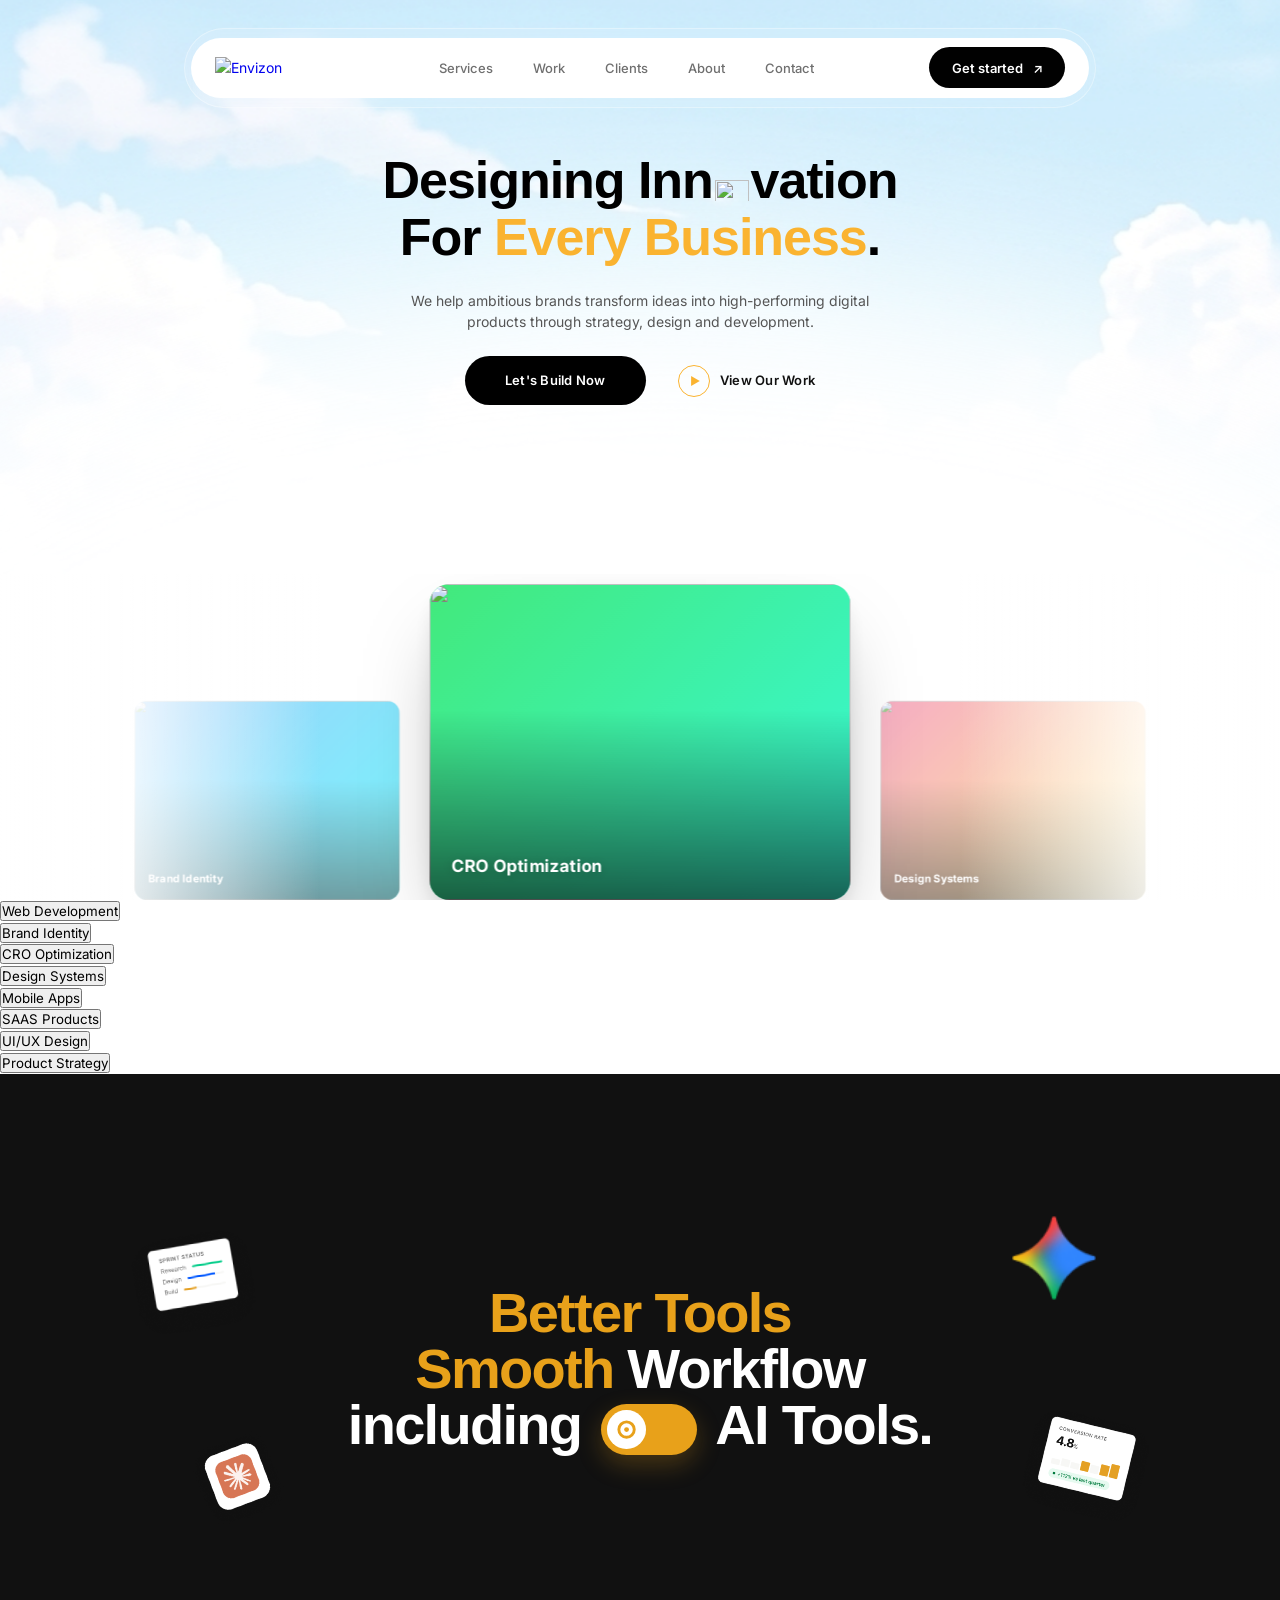
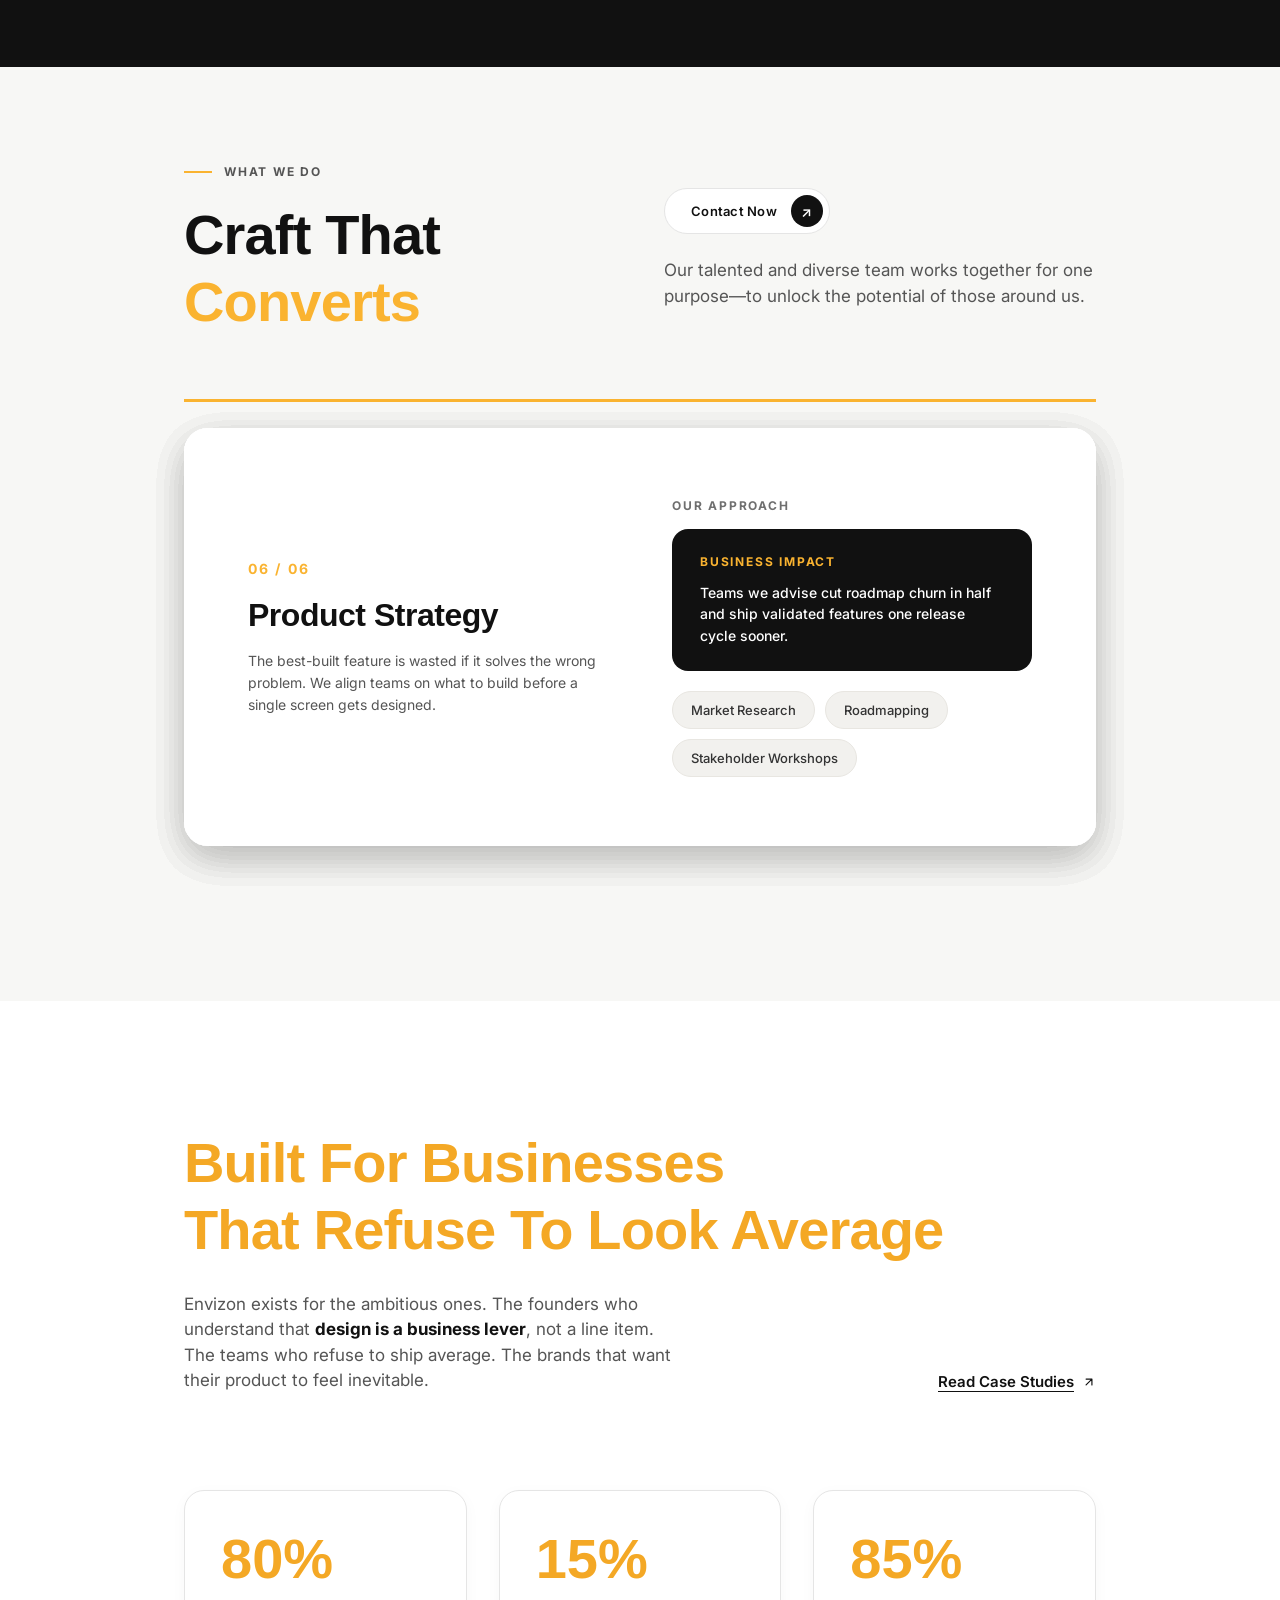
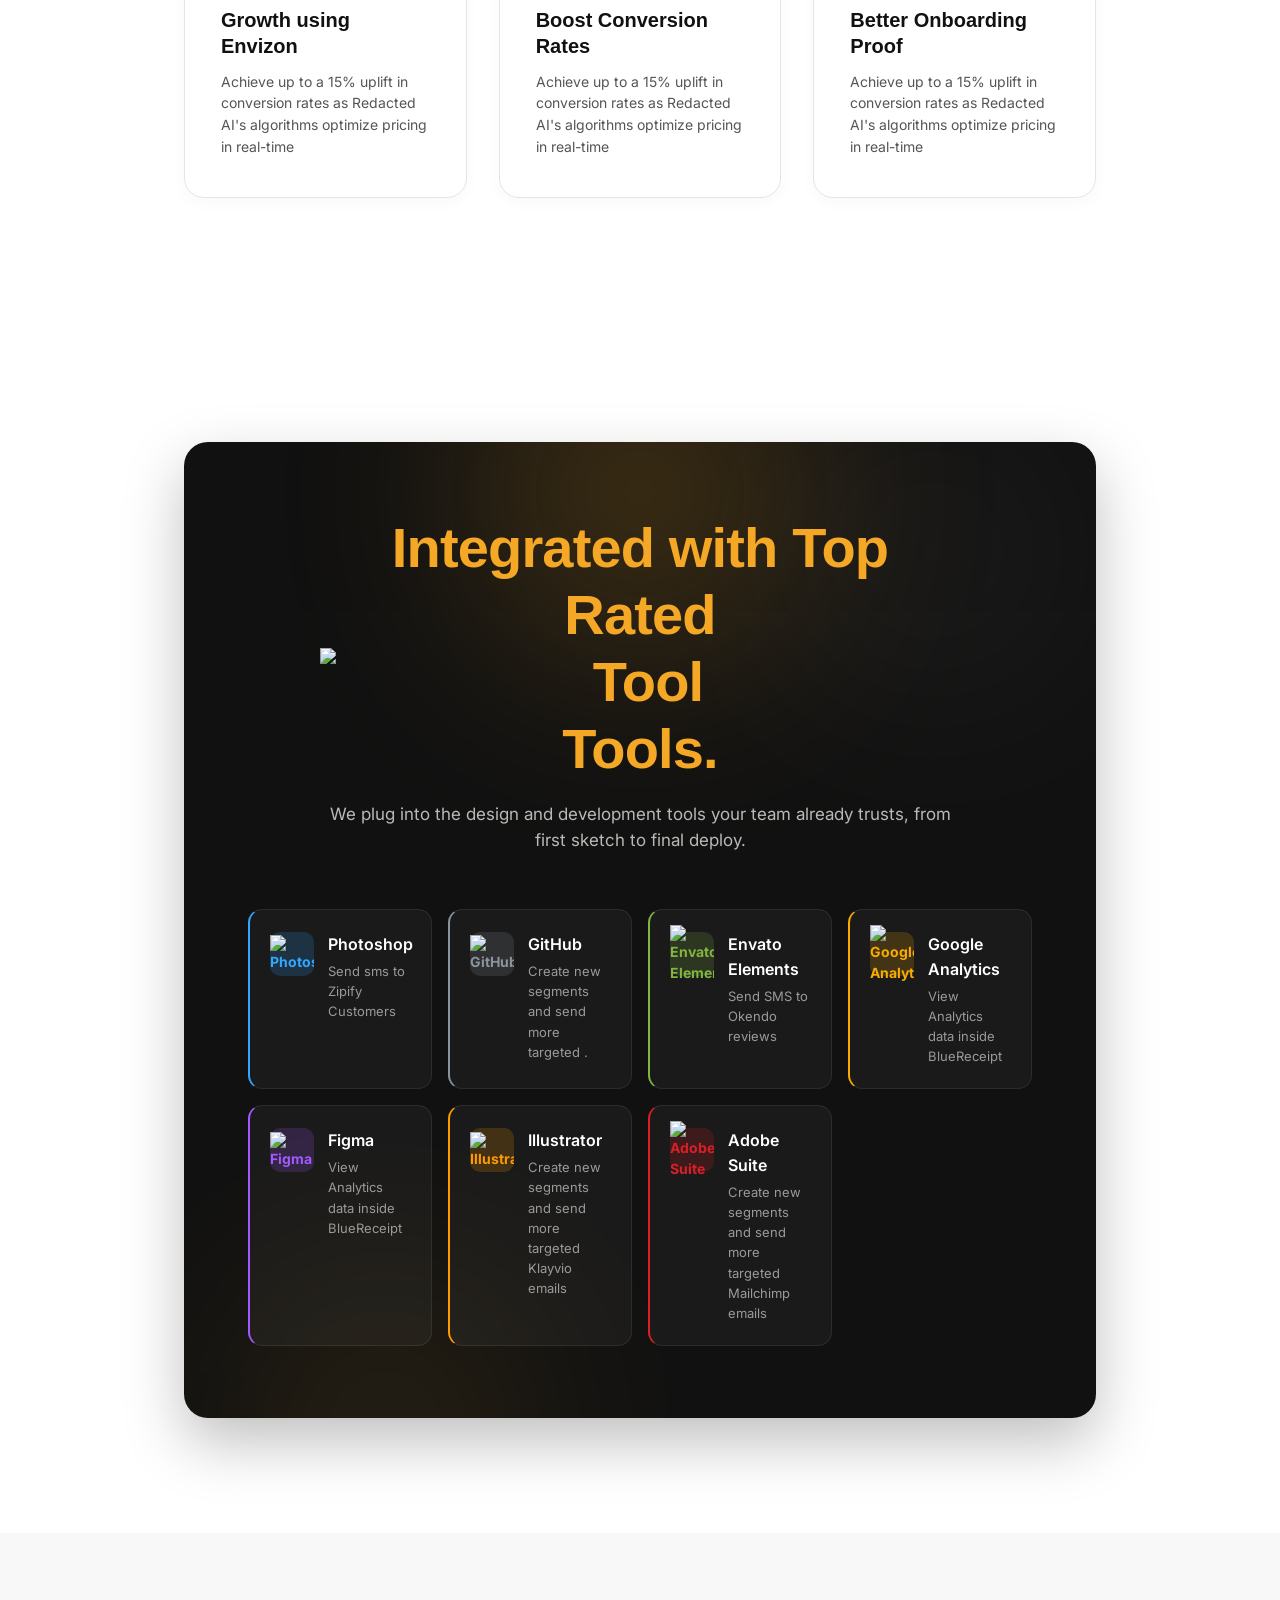
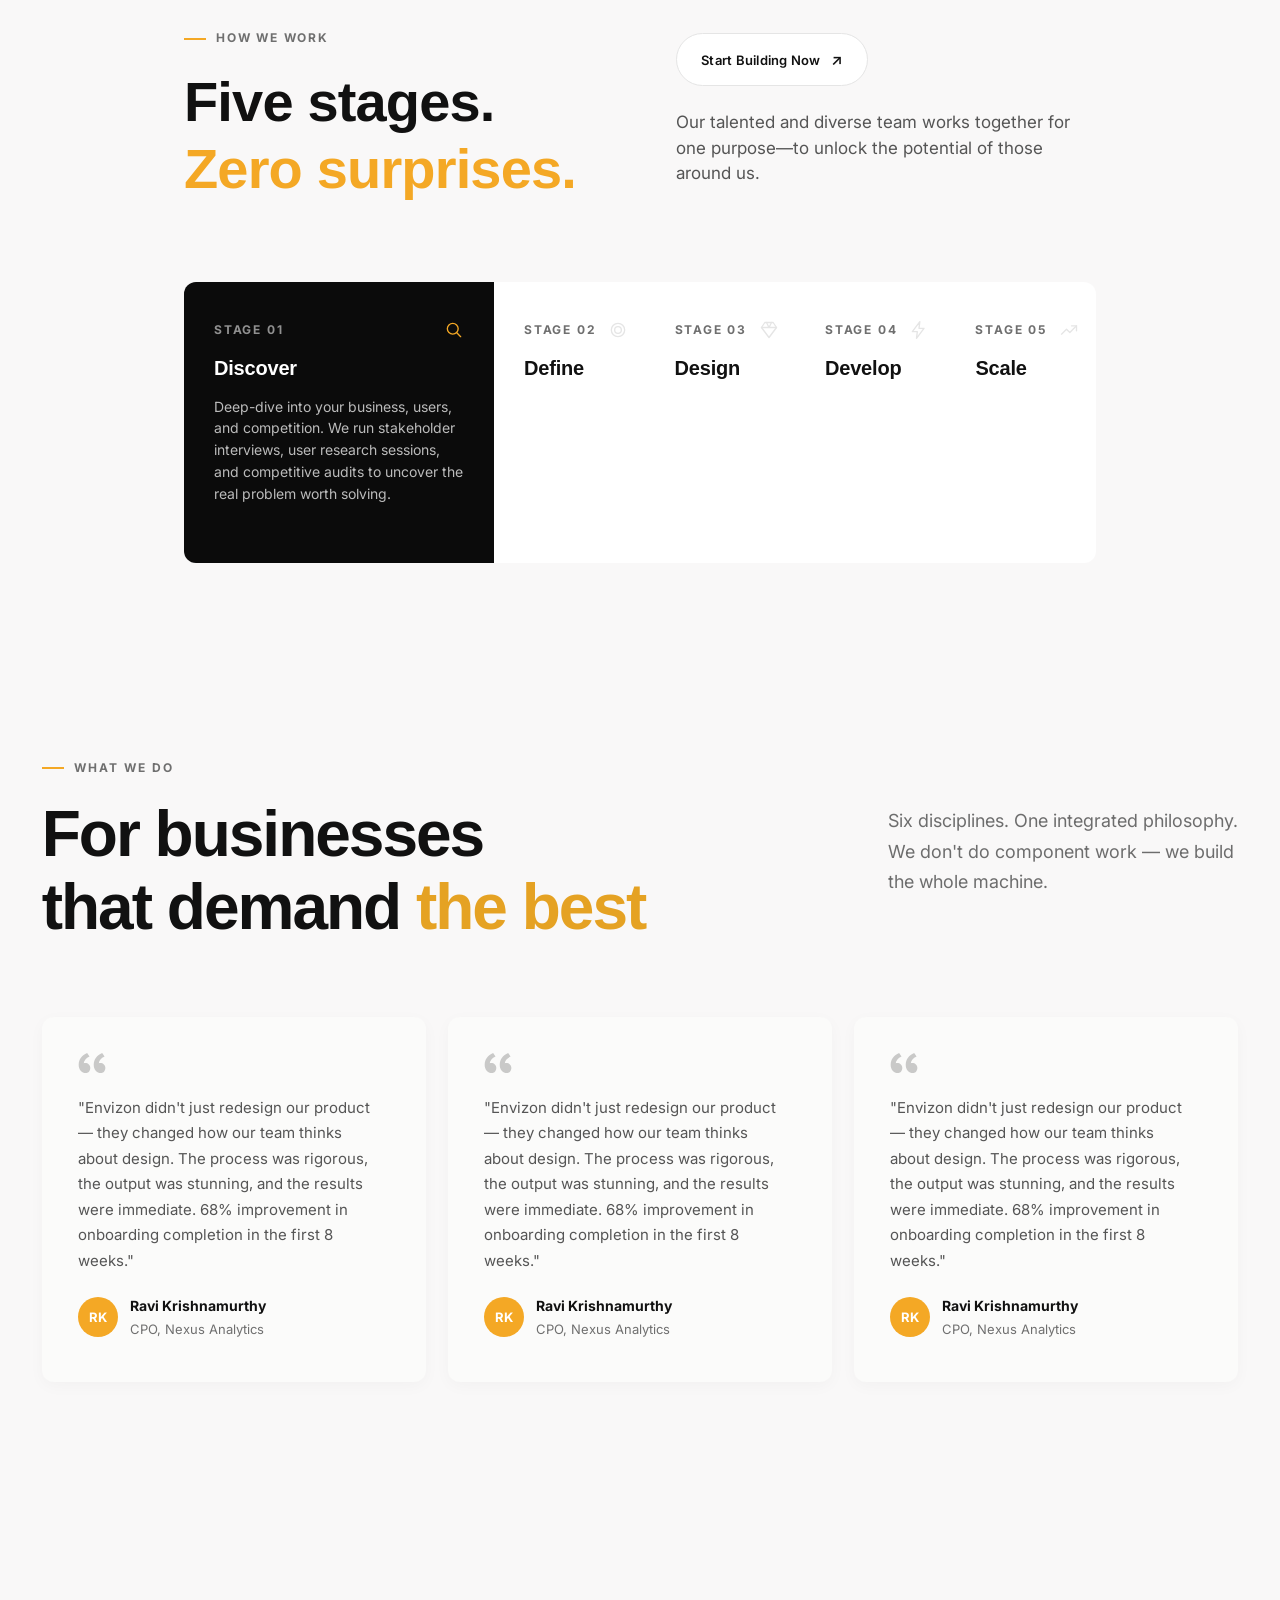
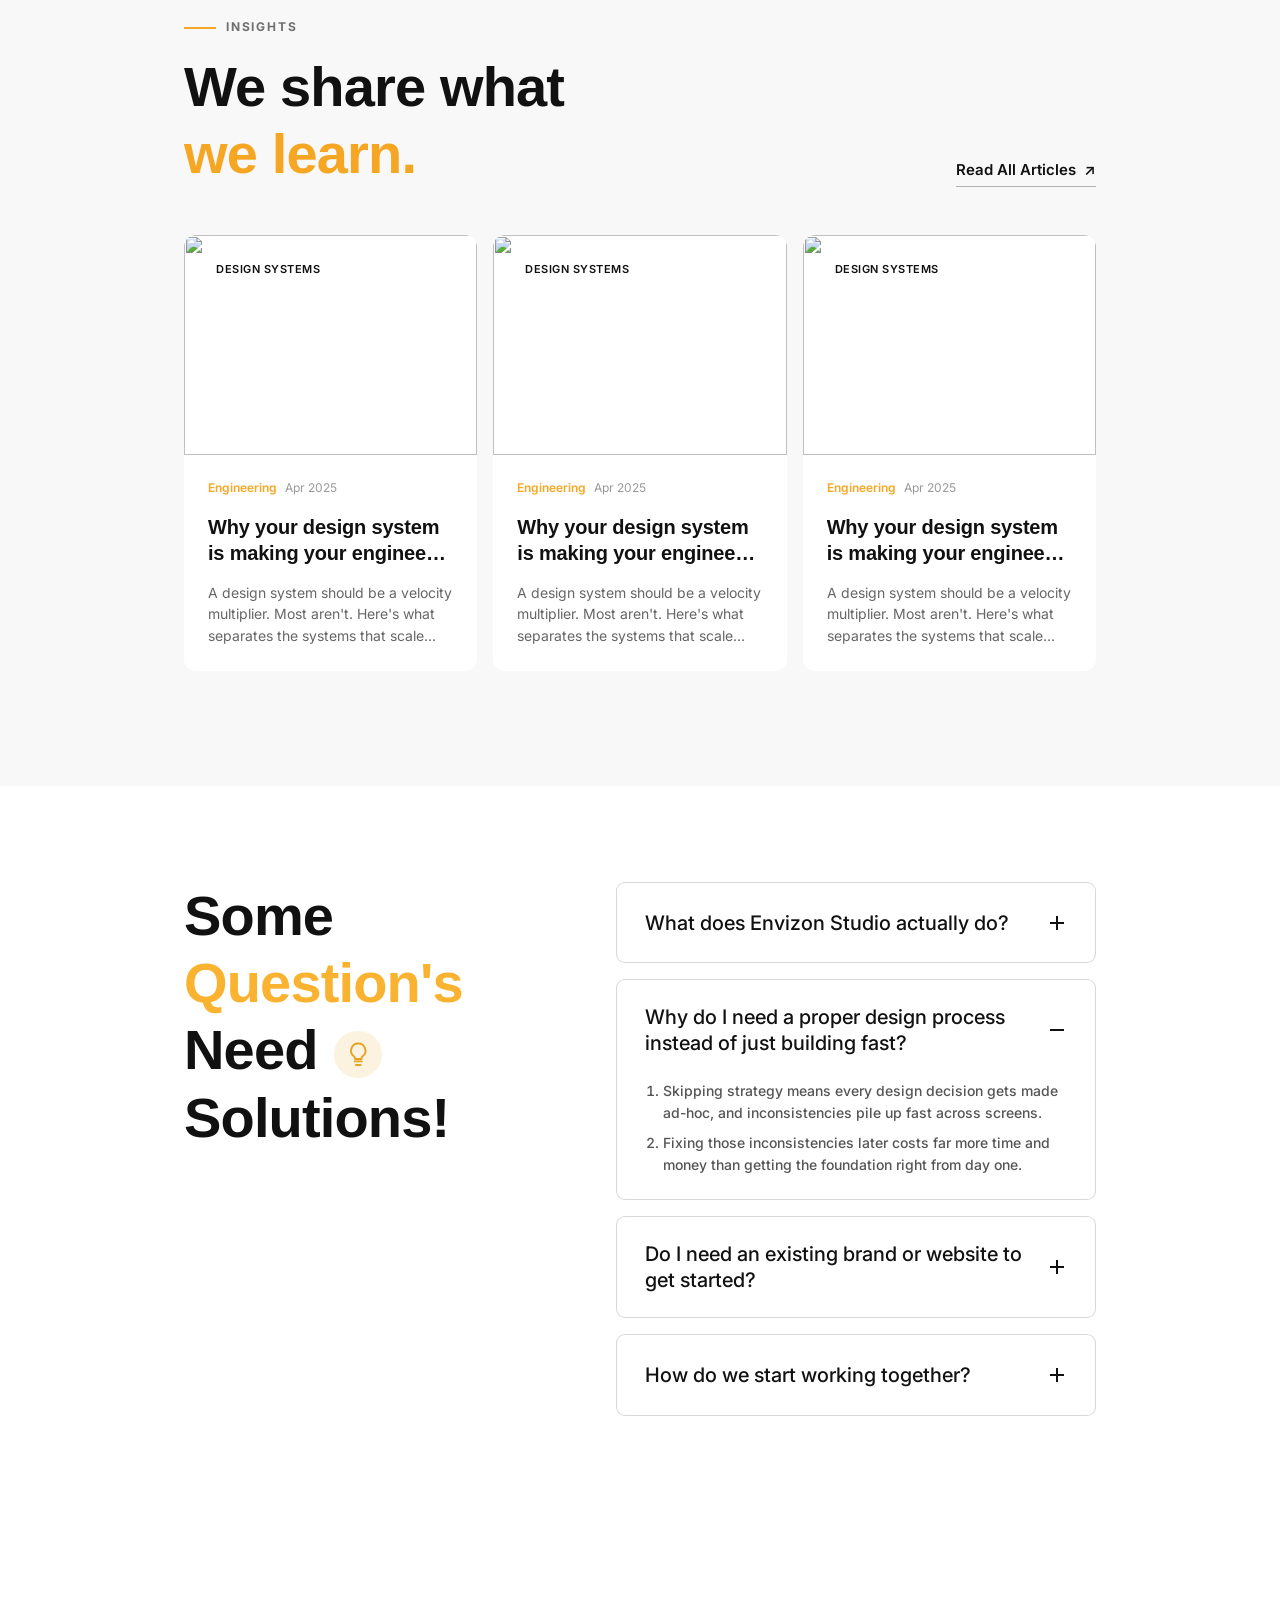
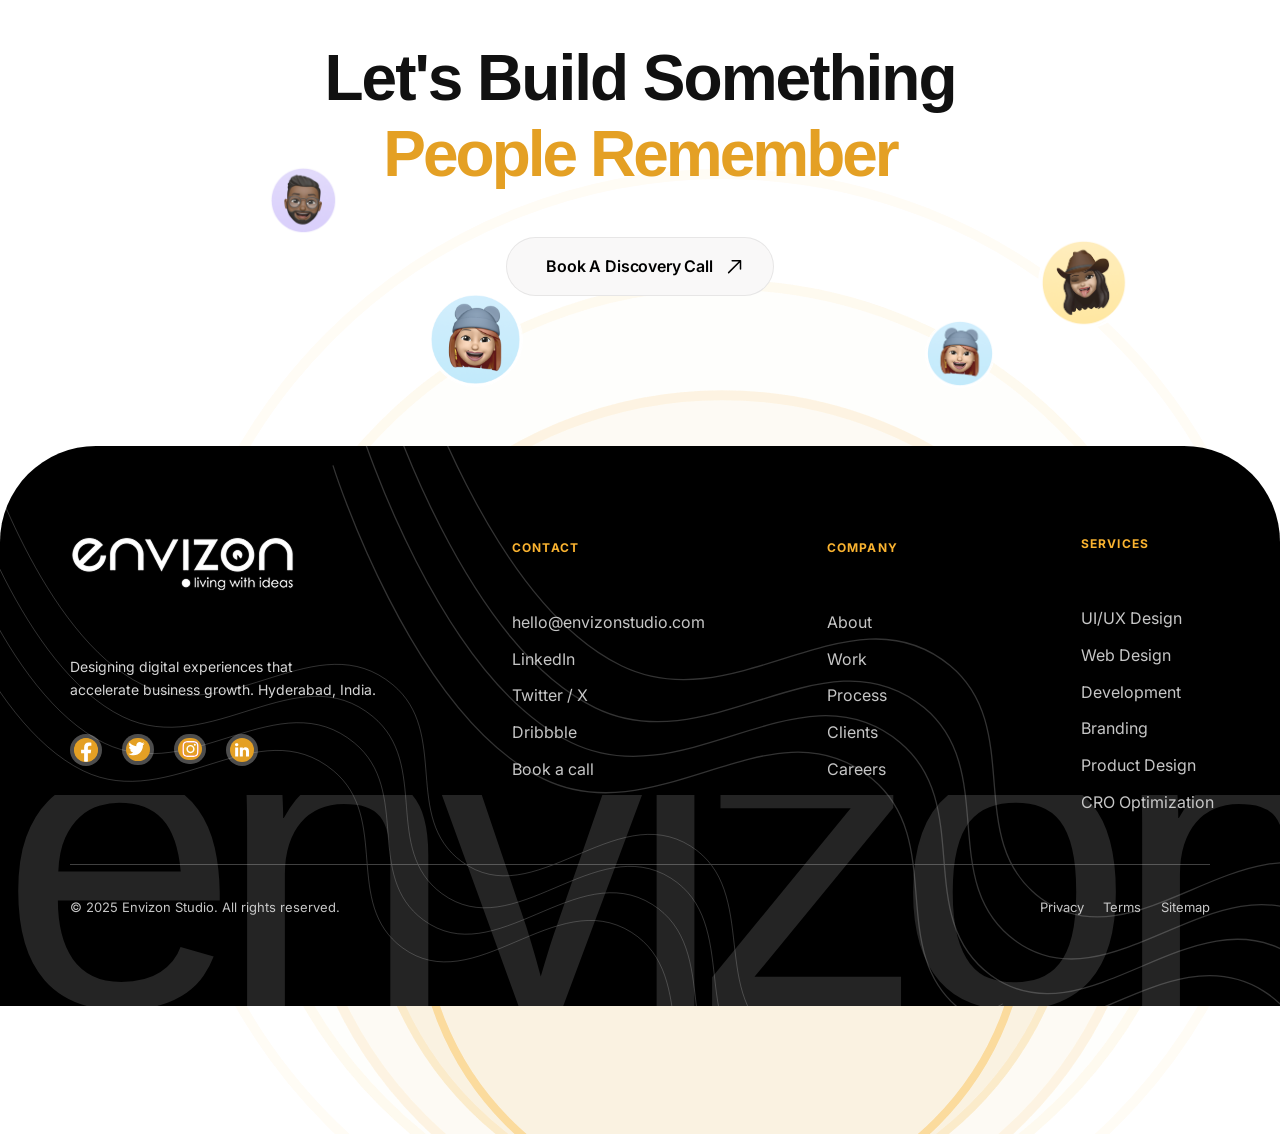
==== commit fd290a8b: "career page" ====
--- a/index.html
+++ b/index.html
@@ -25,67 +25,70 @@
     <!-- CSS -->
 
     <link rel="stylesheet"
-          href="assets/css/base/variables.css?v=2">
-
-    <link rel="stylesheet"
-          href="assets/css/base/reset.css?v=2">
-
-    <link rel="stylesheet"
-          href="assets/css/base/fonts.css?v=2">
-
-    <link rel="stylesheet"
-          href="assets/css/base/services-variables.css?v=2">
-
-    <link rel="stylesheet"
-          href="css/header.css?v=2">
-
-    <link rel="stylesheet"
-          href="assets/css/components/hero.css?v=2">
-
-    <link rel="stylesheet"
-          href="assets/css/components/buttons.css?v=2">
-
-    <link rel="stylesheet"
-          href="assets/css/components/carousel.css?v=2">
-
-    <link rel="stylesheet"
-          href="assets/css/components/services-bar.css?v=2">
-
-    <link rel="stylesheet"
-          href="assets/css/components/craft-services.css?v=2">
-
-    <link rel="stylesheet"
-          href="assets/css/components/how-we-work.css?v=2">
-
-    <link rel="stylesheet"
-          href="assets/css/components/workflow-showcase.css?v=2">
-
-    <link rel="stylesheet"
-          href="assets/css/components/testimonials.css?v=2">
-
-    <link rel="stylesheet"
-          href="assets/css/components/stats-highlight.css?v=2">
-
-    <link rel="stylesheet"
-          href="assets/css/components/integrations.css?v=2">
-
-    <link rel="stylesheet"
-          href="assets/css/components/services-cta.css?v=2">
-
-    <link rel="stylesheet"
-          href="css/footer.css?v=2">
-
-    <link rel="stylesheet"
-          href="assets/css/components/faq.css?v=2">
-
-    <link rel="stylesheet"
-          href="assets/css/components/insights.css?v=2">
-
-    <link rel="stylesheet"
-          href="assets/css/style.css?v=2">
-
-    <link rel="stylesheet"
-          href="assets/css/responsive.css?v=2">
+          href="assets/css/base/variables.css">
+
+    <link rel="stylesheet"
+          href="assets/css/base/reset.css">
+
+    <link rel="stylesheet"
+          href="assets/css/base/fonts.css">
+
+    <link rel="stylesheet"
+          href="assets/css/base/services-variables.css">
+
+    <link rel="stylesheet"
+          href="css/header.css">
+
+    <link rel="stylesheet"
+          href="assets/css/components/hero.css">
+
+    <link rel="stylesheet"
+          href="assets/css/components/buttons.css">
+
+    <link rel="stylesheet"
+          href="assets/css/components/carousel.css">
+
+    <link rel="stylesheet"
+          href="assets/css/components/services-bar.css">
+
+    <link rel="stylesheet"
+          href="assets/css/components/craft-services.css">
+
+    <link rel="stylesheet"
+          href="assets/css/components/how-we-work.css">
+
+    <link rel="stylesheet"
+          href="assets/css/components/workflow-showcase.css">
+
+    <link rel="stylesheet"
+          href="assets/css/components/testimonials.css">
+
+    <link rel="stylesheet"
+          href="assets/css/components/stats-highlight.css">
+
+    <link rel="stylesheet"
+          href="assets/css/components/integrations.css">
+
+    <link rel="stylesheet"
+          href="assets/css/components/services-cta.css">
+
+    <link rel="stylesheet"
+          href="css/footer.css">
+
+    <link rel="stylesheet"
+          href="assets/css/components/faq.css">
+
+    <link rel="stylesheet"
+          href="assets/css/components/insights.css">
+
+    <link rel="stylesheet"
+          href="assets/css/style.css">
+
+    <link rel="stylesheet"
+          href="assets/css/responsive.css">
+
+    <link rel="stylesheet"
+          href="css/index-animations.css">
 
 </head>
 
@@ -99,21 +102,15 @@
     <div class="hero-content">
 
       <h1 class="hero-title">
-          <span class="hero-title__line">
-              <span class="hero-title__mask"><span class="hero-title__word">Designing</span></span>
-              <span class="hero-title__mask"><span class="hero-title__word nowrap">Inn<span class="innovation-o"><img src="assets/images/ellipse-outer.png" alt=""><img src="assets/images/ellipse-inner.png" alt=""></span>vation</span></span>
-          </span>
-          <span class="hero-title__line">
-              <span class="hero-title__mask"><span class="hero-title__word">For</span></span>
-              <span class="hero-title__mask"><span class="hero-title__word highlight">Every</span></span>
-              <span class="hero-title__mask"><span class="hero-title__word"><span class="highlight">Business</span>.</span></span>
-          </span>
+          <span class="title-line"><span class="title-line-inner">Designing <span class="nowrap">Inn<span class="innovation-o"><img src="assets/images/ellipse-outer.png" alt=""><img src="assets/images/ellipse-inner.png" alt=""></span>vation</span></span></span><br>
+          <span class="title-line"><span class="title-line-inner">For <span class="highlight">Every Business</span>.</span></span>
       </h1>
 
         <p>
             We help ambitious brands transform ideas into
             high-performing digital products through strategy,
-            design, and development.
+            design and development.
+
         </p>
 
         <div class="hero-buttons">
@@ -140,64 +137,64 @@
 
                     <li class="showcase-card" data-category="Web Development">
                         <span class="showcase-card__overlay" aria-hidden="true"></span>
-                        <div class="showcase-card__media" >
-                            <img src="assets/images/Port5.jpg" alt="" class="showcase-card__image" loading="lazy" decoding="async">
+                        <div class="showcase-card__media" style="background:linear-gradient(135deg, #f093fb 0%, #f5576c 100%);">
+                            <img src="assets/images/port1.png" alt="" class="showcase-card__image" loading="lazy" decoding="async">
                             <span class="showcase-card__label">Web Development</span>
                         </div>
                     </li>
 
                     <li class="showcase-card" data-category="Brand Identity">
                         <span class="showcase-card__overlay" aria-hidden="true"></span>
-                        <div class="showcase-card__media">
-                            <img src="assets/images/Port2.jpg" alt="" class="showcase-card__image" loading="lazy" decoding="async">
+                        <div class="showcase-card__media" style="background:linear-gradient(135deg, #4facfe 0%, #00f2fe 100%);">
+                            <img src="assets/images/port1.png" alt="" class="showcase-card__image" loading="lazy" decoding="async">
                             <span class="showcase-card__label">Brand Identity</span>
                         </div>
                     </li>
 
                     <li class="showcase-card" data-category="CRO Optimization">
                         <span class="showcase-card__overlay" aria-hidden="true"></span>
-                        <div class="showcase-card__media" >
-                            <img src="assets/images/Port1.jpg" alt="" class="showcase-card__image" loading="lazy" decoding="async">
+                        <div class="showcase-card__media" style="background:linear-gradient(135deg, #43e97b 0%, #38f9d7 100%);">
+                            <img src="assets/images/port1.png" alt="" class="showcase-card__image" loading="lazy" decoding="async">
                             <span class="showcase-card__label">CRO Optimization</span>
                         </div>
                     </li>
 
                     <li class="showcase-card" data-category="Design Systems">
                         <span class="showcase-card__overlay" aria-hidden="true"></span>
-                        <div class="showcase-card__media" >
-                            <img src="assets/images/Port3.jpg" alt="" class="showcase-card__image" loading="lazy" decoding="async">
+                        <div class="showcase-card__media" style="background:linear-gradient(135deg, #fa709a 0%, #fee140 100%);">
+                            <img src="assets/images/port1.png" alt="" class="showcase-card__image" loading="lazy" decoding="async">
                             <span class="showcase-card__label">Design Systems</span>
                         </div>
                     </li>
 
                     <li class="showcase-card" data-category="Mobile Apps">
                         <span class="showcase-card__overlay" aria-hidden="true"></span>
-                        <div class="showcase-card__media" >
-                            <img src="assets/images/Port4.jpg" alt="" class="showcase-card__image" loading="lazy" decoding="async">
+                        <div class="showcase-card__media" style="background:linear-gradient(135deg, #30cfd0 0%, #330867 100%);">
+                            <img src="assets/images/port1.png" alt="" class="showcase-card__image" loading="lazy" decoding="async">
                             <span class="showcase-card__label">Mobile Apps</span>
                         </div>
                     </li>
 
                     <li class="showcase-card" data-category="SAAS Products">
                         <span class="showcase-card__overlay" aria-hidden="true"></span>
-                        <div class="showcase-card__media">
-                            <img src="assets/images/Port1.jpg" alt="" class="showcase-card__image" loading="lazy" decoding="async">
+                        <div class="showcase-card__media" style="background:linear-gradient(135deg, #a8edea 0%, #fed6e3 100%);">
+                            <img src="assets/images/port1.png" alt="" class="showcase-card__image" loading="lazy" decoding="async">
                             <span class="showcase-card__label">SAAS Products</span>
                         </div>
                     </li>
 
                     <li class="showcase-card" data-category="UI/UX Design">
                         <span class="showcase-card__overlay" aria-hidden="true"></span>
-                        <div class="showcase-card__media" >
-                            <img src="assets/images/Port2.jpg" alt="" class="showcase-card__image" loading="lazy" decoding="async">
+                        <div class="showcase-card__media" style="background:linear-gradient(135deg, #667eea 0%, #764ba2 100%);">
+                            <img src="assets/images/port1.png" alt="" class="showcase-card__image" loading="lazy" decoding="async">
                             <span class="showcase-card__label">UI/UX Design</span>
                         </div>
                     </li>
 
                     <li class="showcase-card" data-category="Product Strategy">
                         <span class="showcase-card__overlay" aria-hidden="true"></span>
-                        <div class="showcase-card__media">
-                            <img src="assets/images/Port3.jpg" alt="" class="showcase-card__image" loading="lazy" decoding="async">
+                        <div class="showcase-card__media" style="background:linear-gradient(135deg, #ff9a9e 0%, #fecfef 100%);">
+                            <img src="assets/images/port1.png" alt="" class="showcase-card__image" loading="lazy" decoding="async">
                             <span class="showcase-card__label">Product Strategy</span>
                         </div>
                     </li>
@@ -311,23 +308,18 @@
         <div class="workflow-showcase__content">
 
             <h2 class="workflow-showcase__heading">
-                <span class="workflow-showcase__text-switch">
-                    <span class="workflow-showcase__text-item workflow-showcase__text-item--tools workflow-showcase__highlight">Better Tools</span>
-                    <span class="workflow-showcase__text-item workflow-showcase__text-item--works workflow-showcase__highlight" style="opacity: 0; pointer-events: none;">Better Works</span>
-                </span>
-                <br>
-                <span class="workflow-showcase__highlight">Smooth</span> Workflow
-                <br>
-                including
-                <button type="button" class="workflow-showcase__toggle" aria-label="Toggle between Tools and Works" aria-pressed="false">
-                    <span class="workflow-showcase__toggle-knob">
-                        <svg class="workflow-showcase__toggle-icon" viewBox="0 0 24 24" fill="none" aria-hidden="true" xmlns="http://www.w3.org/2000/svg">
-                            <circle cx="12" cy="12" r="8" stroke="#E8A11A" stroke-width="3"/>
-                            <circle cx="12" cy="12" r="2.5" fill="#E8A11A"/>
-                        </svg>
+                <span class="title-line"><span class="title-line-inner"><span class="workflow-showcase__highlight">Better Tools</span></span></span><br>
+                <span class="title-line"><span class="title-line-inner"><span class="workflow-showcase__highlight">Smooth</span> Workflow</span></span><br>
+                <span class="title-line"><span class="title-line-inner">including
+                    <span class="workflow-showcase__toggle" role="img" aria-label="AI tools enabled">
+                        <span class="workflow-showcase__toggle-knob">
+                            <svg class="workflow-showcase__toggle-icon" viewBox="0 0 24 24" fill="none" aria-hidden="true" xmlns="http://www.w3.org/2000/svg">
+                                <circle cx="12" cy="12" r="8" stroke="#E8A11A" stroke-width="3"/>
+                                <circle cx="12" cy="12" r="2.5" fill="#E8A11A"/>
+                            </svg>
+                        </span>
                     </span>
-                </button>
-                AI Tools.
+                    AI Tools.</span></span>
             </h2>
 
         </div>
@@ -336,63 +328,58 @@
 
 </section>
 
-<div class="craft-section-wrapper">
-
-    <!-- Craft That Converts — static header -->
-    <section class="craft-header">
-
-        <div class="craft-container">
-
-            <div class="craft-header__grid">
-
-                <div class="craft-header__left">
-
-                    <div class="craft-header__eyebrow">
-                        <span class="craft-header__eyebrow-line" aria-hidden="true"></span>
-                        <span>What We Do</span>
-                    </div>
-
-                    <h2 class="craft-header__title">
-                        Craft That
-                        <span class="craft-header__title-accent">Converts</span>
-                    </h2>
-
-                </div>
-
-                <div class="craft-header__right">
-
-                    <a href="#" class="craft-header__cta">
-                        Contact Now
-                        <span class="craft-header__cta-icon" aria-hidden="true">↗</span>
-                    </a>
-
-                    <p class="craft-header__text">
-                        Our talented and diverse team works together for one purpose—to
-                        unlock the potential of those around us.
-                    </p>
-
-                </div>
-
-            </div>
-
-            <div class="craft-header__divider" aria-hidden="true"></div>
-
-        </div>
-
-    </section>
-
-    <!-- Pinned stacked-card services -->
-    <section class="services-scroll" id="servicesScroll" aria-label="Our services">
-
-        <div class="services-scroll__stage">
-
-            <div class="services-scroll__track" id="servicesTrack"></div>
-
-        </div>
-
-    </section>
-
-</div>
+<!-- Craft That Converts — static header -->
+<section class="craft-header">
+
+    <div class="craft-container">
+
+        <div class="craft-header__grid">
+
+            <div class="craft-header__left">
+
+                <div class="craft-header__eyebrow">
+                    <span class="craft-header__eyebrow-line" aria-hidden="true"></span>
+                    <span>What We Do</span>
+                </div>
+
+                <h2 class="craft-header__title">
+                    <span class="title-line"><span class="title-line-inner">Craft That <span class="craft-header__title-accent">Converts</span></span></span>
+                </h2>
+
+            </div>
+
+            <div class="craft-header__right">
+
+                <a href="#" class="craft-header__cta">
+                    Contact Now
+                    <span class="craft-header__cta-icon" aria-hidden="true">↗</span>
+                </a>
+
+                <p class="craft-header__text">
+                    Our talented and diverse team works together for one purpose—to
+                    unlock the potential of those around us.
+                </p>
+
+            </div>
+
+        </div>
+
+        <div class="craft-header__divider" aria-hidden="true"></div>
+
+    </div>
+
+</section>
+
+<!-- Pinned stacked-card services -->
+<section class="services-scroll" id="servicesScroll" aria-label="Our services">
+
+    <div class="services-scroll__stage">
+
+        <div class="services-scroll__track" id="servicesTrack"></div>
+
+    </div>
+
+</section>
 
 <!-- Built for businesses that refuse to look average -->
 <section class="stats-highlight" aria-label="Why businesses choose Envizon">
@@ -402,8 +389,8 @@
         <div class="stats-highlight__top">
 
             <h2 class="stats-highlight__title">
-                Built For <span>Businesses</span><br>
-                That Refuse To <span>Look Average</span>
+                <span class="title-line"><span class="title-line-inner">Built For <span>Businesses</span></span></span><br>
+                <span class="title-line"><span class="title-line-inner">That Refuse To <span>Look Average</span></span></span>
             </h2>
 
             <div class="stats-highlight__row">
@@ -466,7 +453,9 @@
 
             <div class="integrations__header">
 
-                <h2 class="integrations__title">Integrated with Top Rated <span>Tools.</span></h2>
+                <h2 class="integrations__title">
+                    <span class="title-line"><span class="title-line-inner">Integrated with Top Rated <span class="integrations__title-wrench-wrap"><img src="assets/images/workflow/tool.svg" alt="Tool" class="integrations__title-wrench"></span> <span>Tools.</span></span></span>
+                </h2>
 
                 <p class="integrations__subtitle">
                     We plug into the design and development tools your team already trusts,
@@ -478,58 +467,58 @@
             <div class="integrations__grid">
 
                 <div class="integrations__item" style="--accent:#31A8FF;">
-                    <span class="integrations__icon" aria-hidden="true">Ps</span>
+                    <span class="integrations__icon" aria-hidden="true"><img src="assets/images/workflow/adobe-photoshop-icon-1.svg" alt="Photoshop"></span>
                     <div>
                         <div class="integrations__item-title">Photoshop</div>
-                        <p class="integrations__item-desc">Design pixel-perfect visuals for every product surface.</p>
+                        <p class="integrations__item-desc">Send sms to Zipify Customers</p>
                     </div>
                 </div>
 
                 <div class="integrations__item" style="--accent:#8b949e;">
-                    <span class="integrations__icon" aria-hidden="true">Gh</span>
+                    <span class="integrations__icon" aria-hidden="true"><img src="assets/images/workflow/github-icon-1-1.svg" alt="GitHub"></span>
                     <div>
                         <div class="integrations__item-title">GitHub</div>
-                        <p class="integrations__item-desc">Ship code with version control built into every sprint.</p>
+                        <p class="integrations__item-desc">Create new segments and send more targeted .</p>
                     </div>
                 </div>
 
                 <div class="integrations__item" style="--accent:#82B541;">
-                    <span class="integrations__icon" aria-hidden="true">En</span>
+                    <span class="integrations__icon" aria-hidden="true"><img src="assets/images/workflow/envato-logo-icon-1.svg" alt="Envato Elements"></span>
                     <div>
                         <div class="integrations__item-title">Envato Elements</div>
-                        <p class="integrations__item-desc">Access premium assets to speed up creative production.</p>
+                        <p class="integrations__item-desc">Send SMS to Okendo reviews</p>
                     </div>
                 </div>
 
                 <div class="integrations__item" style="--accent:#F9AB00;">
-                    <span class="integrations__icon" aria-hidden="true">Ga</span>
+                    <span class="integrations__icon" aria-hidden="true"><img src="assets/images/workflow/Google-logo.svg" alt="Google Analytics"></span>
                     <div>
                         <div class="integrations__item-title">Google Analytics</div>
-                        <p class="integrations__item-desc">Track performance and user behavior in real time.</p>
+                        <p class="integrations__item-desc">View Analytics data inside BlueReceipt</p>
                     </div>
                 </div>
 
                 <div class="integrations__item" style="--accent:#A259FF;">
-                    <span class="integrations__icon" aria-hidden="true">Fg</span>
+                    <span class="integrations__icon" aria-hidden="true"><img src="assets/images/workflow/figma-icon-1.svg" alt="Figma"></span>
                     <div>
                         <div class="integrations__item-title">Figma</div>
-                        <p class="integrations__item-desc">Collaborate on designs from wireframe to final polish.</p>
+                        <p class="integrations__item-desc">View Analytics data inside BlueReceipt</p>
                     </div>
                 </div>
 
                 <div class="integrations__item" style="--accent:#FF9A00;">
-                    <span class="integrations__icon" aria-hidden="true">Ai</span>
+                    <span class="integrations__icon" aria-hidden="true"><img src="assets/images/workflow/adobe-illustrator-icon-1.svg" alt="Illustrator"></span>
                     <div>
                         <div class="integrations__item-title">Illustrator</div>
-                        <p class="integrations__item-desc">Craft custom vector graphics and brand assets.</p>
+                        <p class="integrations__item-desc">Create new segments and send more targeted Klayvio emails</p>
                     </div>
                 </div>
 
                 <div class="integrations__item" style="--accent:#DA1F26;">
-                    <span class="integrations__icon" aria-hidden="true">As</span>
+                    <span class="integrations__icon" aria-hidden="true"><img src="assets/images/workflow/adobe-express-icon-1@2x.png" alt="Adobe Suite"></span>
                     <div>
                         <div class="integrations__item-title">Adobe Suite</div>
-                        <p class="integrations__item-desc">Full creative toolkit for design, video, and motion.</p>
+                        <p class="integrations__item-desc">Create new segments and send more targeted Mailchimp emails</p>
                     </div>
                 </div>
 
@@ -557,8 +546,8 @@
                 </div>
 
                 <h2 class="how-we-work__title">
-                    Five stages.<br>
-                    <span class="how-we-work__title-accent">Zero surprises.</span>
+                    <span class="title-line"><span class="title-line-inner">Five stages.</span></span><br>
+                    <span class="title-line"><span class="title-line-inner"><span class="how-we-work__title-accent">Zero surprises.</span></span></span>
                 </h2>
 
             </div>
@@ -687,8 +676,8 @@
                 </div>
 
                 <h2 class="testimonials__title">
-                    For businesses<br>
-                    that demand <span class="testimonials__title-accent">the best</span>
+                    <span class="title-line"><span class="title-line-inner">For businesses</span></span><br>
+                    <span class="title-line"><span class="title-line-inner">that demand <span class="testimonials__title-accent">the best</span></span></span>
                 </h2>
 
             </div>
@@ -772,6 +761,15 @@
 
             </article>
 
+        </div>
+
+        <div class="testimonials__nav">
+            <button type="button" class="testimonials__nav-btn testimonials__nav-btn--prev" aria-label="Previous testimonial">
+                <svg viewBox="0 0 24 24" fill="none" stroke="currentColor" stroke-width="2" stroke-linecap="round" stroke-linejoin="round"><path d="M15 18l-6-6 6-6"/></svg>
+            </button>
+            <button type="button" class="testimonials__nav-btn testimonials__nav-btn--next" aria-label="Next testimonial">
+                <svg viewBox="0 0 24 24" fill="none" stroke="currentColor" stroke-width="2" stroke-linecap="round" stroke-linejoin="round"><path d="M9 18l6-6-6-6"/></svg>
+            </button>
         </div>
 
     </div>
@@ -915,12 +913,12 @@
         <div class="faq__heading">
 
             <h2 class="faq__title">
-                Some <span class="faq__title-accent">Question's</span><br>
-                Need
-                <span class="faq__bulb" aria-hidden="true">
-                    <svg viewBox="0 0 24 24" stroke-width="1.6" stroke-linecap="round" stroke-linejoin="round"><path d="M9 18h6M10 21h4M12 3a6 6 0 0 0-3.5 10.9c.5.36.8.94.8 1.55V16h5.4v-.55c0-.61.3-1.19.8-1.55A6 6 0 0 0 12 3Z"/></svg>
-                </span>
-                Solutions!
+                <span class="title-line"><span class="title-line-inner">Some <span class="faq__title-accent">Question's</span></span></span><br>
+                <span class="title-line"><span class="title-line-inner">Need
+                    <span class="faq__bulb" aria-hidden="true">
+                        <svg viewBox="0 0 24 24" stroke-width="1.6" stroke-linecap="round" stroke-linejoin="round"><path d="M9 18h6M10 21h4M12 3a6 6 0 0 0-3.5 10.9c.5.36.8.94.8 1.55V16h5.4v-.55c0-.61.3-1.19.8-1.55A6 6 0 0 0 12 3Z"/></svg>
+                    </span>
+                    Solutions!</span></span>
             </h2>
 
         </div>
@@ -1038,10 +1036,10 @@
         </div>
       </div>
       <div class="cta-button-wrapper">
-        <button class="link6">
+        <a href="contact.html" class="link6">
           <div class="book-a-discovery">Book A Discovery Call</div>
           <img class="svg-icon" alt="" src="assets/images/services/SVG1.svg" />
-        </button>
+        </a>
       </div>
     </div>
   </section>
@@ -1050,10 +1048,15 @@
 
 <script src="https://cdnjs.cloudflare.com/ajax/libs/gsap/3.12.5/gsap.min.js"></script>
 <script src="https://cdnjs.cloudflare.com/ajax/libs/gsap/3.12.5/ScrollTrigger.min.js"></script>
-<script src="https://cdn.jsdelivr.net/npm/lenis@1.1.14/dist/lenis.min.js"></script>
 <script type="module" src="js/header.js"></script>
 <script type="module" src="js/footer.js"></script>
 <script type="module" src="assets/js/main.js"></script>
+<script type="module">
+    import { initIndexAnimations } from './js/index-animations.js';
+    document.addEventListener('DOMContentLoaded', () => {
+        initIndexAnimations();
+    });
+</script>
 
 </body>
 </html>
--- a/assets/css/components/workflow-showcase.css
+++ b/assets/css/components/workflow-showcase.css
@@ -96,6 +96,8 @@
     border:none;
     cursor:pointer;
     outline:none;
+    font-size:inherit;
+    font-family:inherit;
     transition:transform var(--transition-fast);
 }
 
--- a/assets/css/components/testimonials.css
+++ b/assets/css/components/testimonials.css
@@ -2,12 +2,12 @@
 
 .testimonials{
     background:#F9F8F8;
-    padding:var(--section-py-sm) 0;
+    padding:100px 0;
     overflow:hidden;
 }
 
 .testimonials__container{
-    width:min(var(--container), calc(100% - 48px));
+    width:min(1196.64px, calc(100% - 48px));
     margin:0 auto;
     display:flex;
     flex-direction:column;
@@ -40,10 +40,9 @@
 }
 
 .testimonials__eyebrow span{
-    font-family:var(--font-family-body);
-    font-size:var(--font-size-eyebrow);
-    font-weight:var(--font-weight-bold);
-    letter-spacing:var(--letter-spacing-eyebrow);
+    font-size:12px;
+    font-weight:700;
+    letter-spacing:2px;
     text-transform:uppercase;
     color:var(--text-muted);
 }
@@ -53,16 +52,15 @@
 }
 
 .testimonials__title{
-    font-family:var(--font-family-display);
-    font-size:var(--font-size-section-title);
-    font-weight:var(--font-weight-black);
-    line-height:var(--line-height-h2);
-    letter-spacing:var(--letter-spacing-h2);
+    font-size:64px;
+    font-weight:800;
+    line-height:1.15;
+    letter-spacing:-2px;
     color:var(--black);
 }
 
 .testimonials__title-accent{
-    color:var(--accent);
+    color:#E5A223;
 }
 
 .testimonials__aside{
@@ -71,10 +69,9 @@
 }
 
 .testimonials__text{
-    font-family:var(--font-family-body);
-    font-size:var(--font-size-lead);
-    line-height:var(--line-height-lead);
-    color:var(--text);
+    font-size:18px;
+    line-height:1.7;
+    color:#6D6D6D;
 }
 
 /* ============================= */
@@ -119,9 +116,8 @@
 
 .testimonial-card__text{
     flex:1;
-    font-family:var(--font-family-body);
-    font-size:var(--font-size-body);
-    line-height:var(--line-height-body);
+    font-size:15px;
+    line-height:1.7;
     color:var(--text);
 }
 
@@ -153,26 +149,37 @@
 }
 
 .testimonial-card__name{
-    font-family:var(--font-family-body);
-    font-size:var(--font-size-body);
-    font-weight:var(--font-weight-bold);
+    font-size:14px;
+    font-weight:700;
     color:var(--black);
 }
 
 .testimonial-card__role{
-    font-family:var(--font-family-body);
-    font-size:var(--font-size-button-sm);
+    font-size:13px;
     color:var(--text-muted);
 }
 
+.testimonials__nav{
+    display:none;
+}
+
 /* ============================= */
 /* TABLET — horizontal slider     */
 /* ============================= */
 
 @media(max-width:1024px){
+
+    .testimonials{
+        padding:80px 0;
+    }
 
     .testimonials__container{
         gap:56px;
+    }
+
+    .testimonials__title{
+        font-size:44px;
+        letter-spacing:-1px;
     }
 
     .testimonials__grid{
@@ -193,6 +200,38 @@
         flex:0 0 calc(50% - 11px);
         scroll-snap-align:start;
     }
+
+    .testimonials__nav{
+        display:flex;
+        justify-content:center;
+        gap:12px;
+    }
+
+    .testimonials__nav-btn{
+        display:flex;
+        align-items:center;
+        justify-content:center;
+        width:44px;
+        height:44px;
+        flex-shrink:0;
+        border-radius:50%;
+        border:1px solid var(--border-light);
+        background:#FBFBFA;
+        color:var(--black);
+        cursor:pointer;
+        transition:background .2s ease, color .2s ease, border-color .2s ease;
+    }
+
+    .testimonials__nav-btn:hover{
+        background:var(--primary);
+        border-color:var(--primary);
+        color:#ffffff;
+    }
+
+    .testimonials__nav-btn svg{
+        width:18px;
+        height:18px;
+    }
 }
 
 @media(max-width:768px){
@@ -218,8 +257,21 @@
 
 @media(max-width:480px){
 
+    .testimonials{
+        padding:64px 0;
+    }
+
     .testimonials__container{
         gap:40px;
+    }
+
+    .testimonials__title{
+        font-size:34px;
+        letter-spacing:-0.5px;
+    }
+
+    .testimonials__text{
+        font-size:16px;
     }
 
     .testimonials__grid{
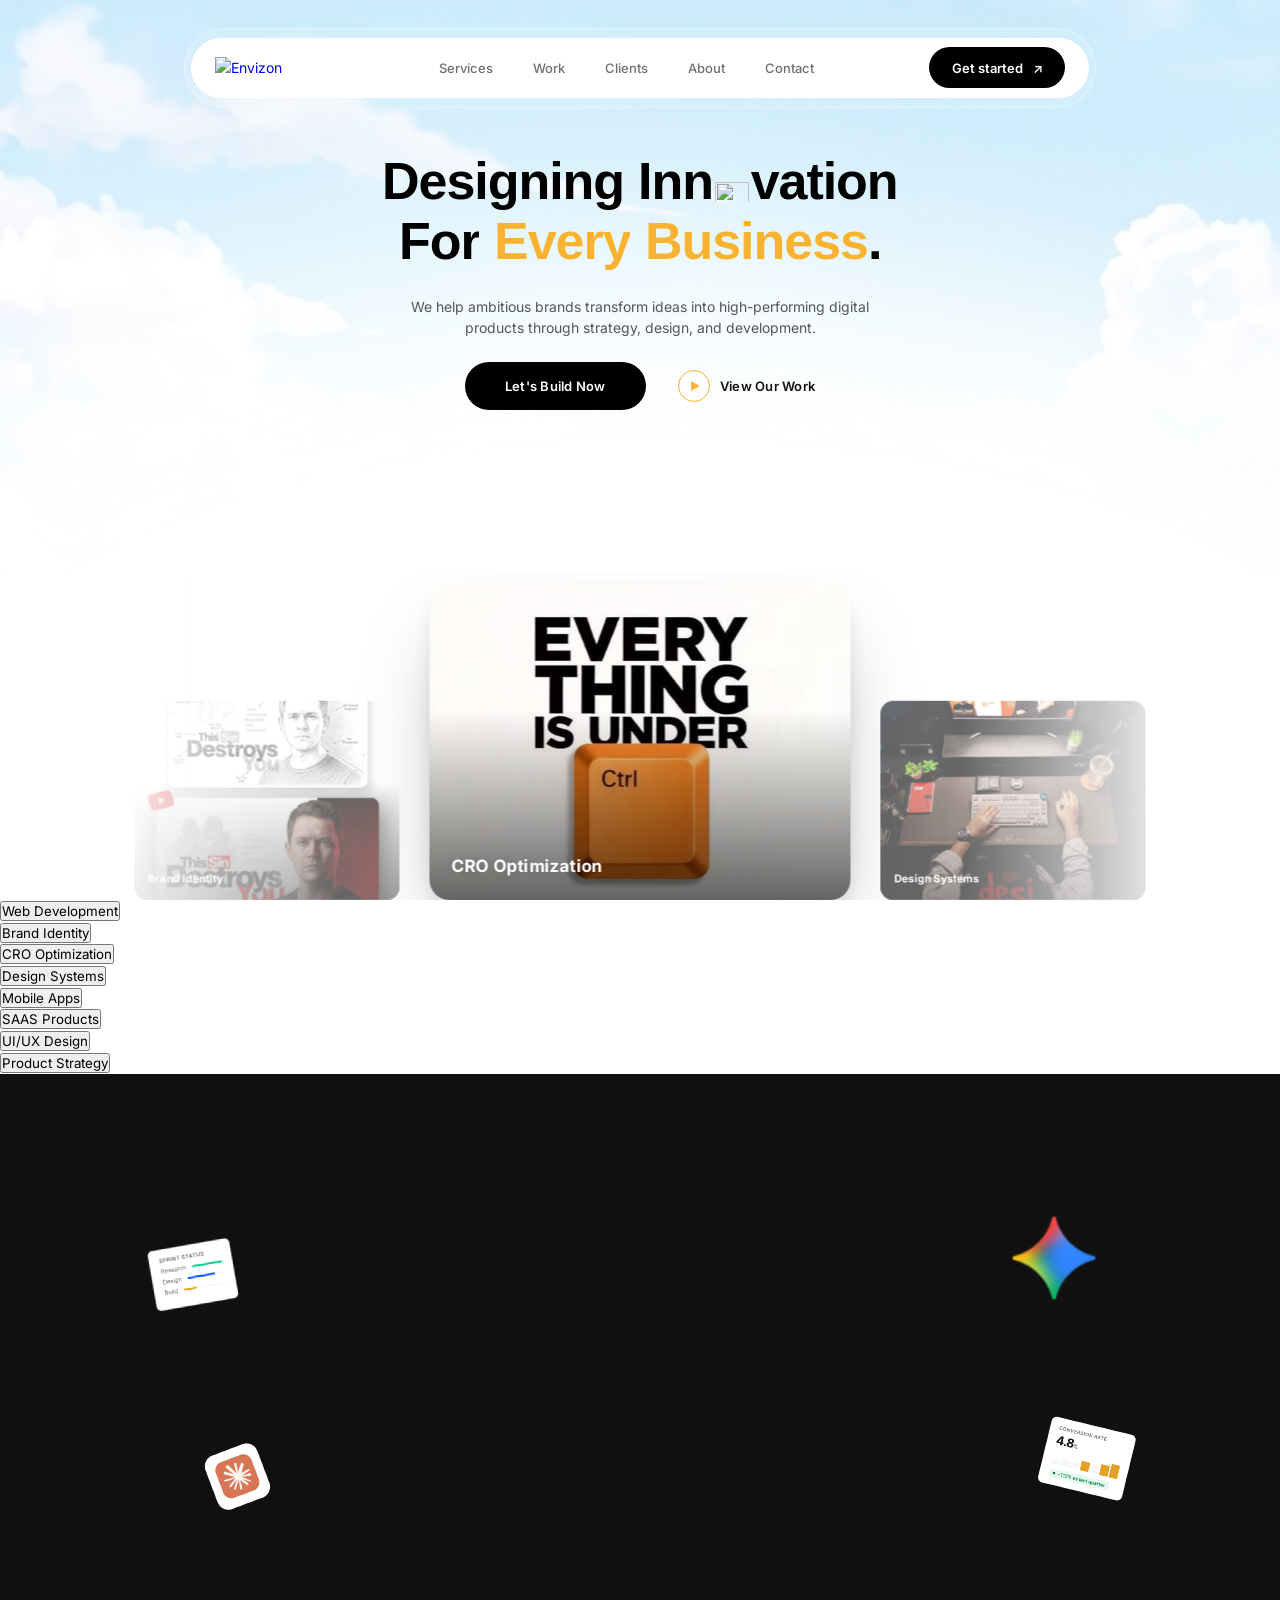
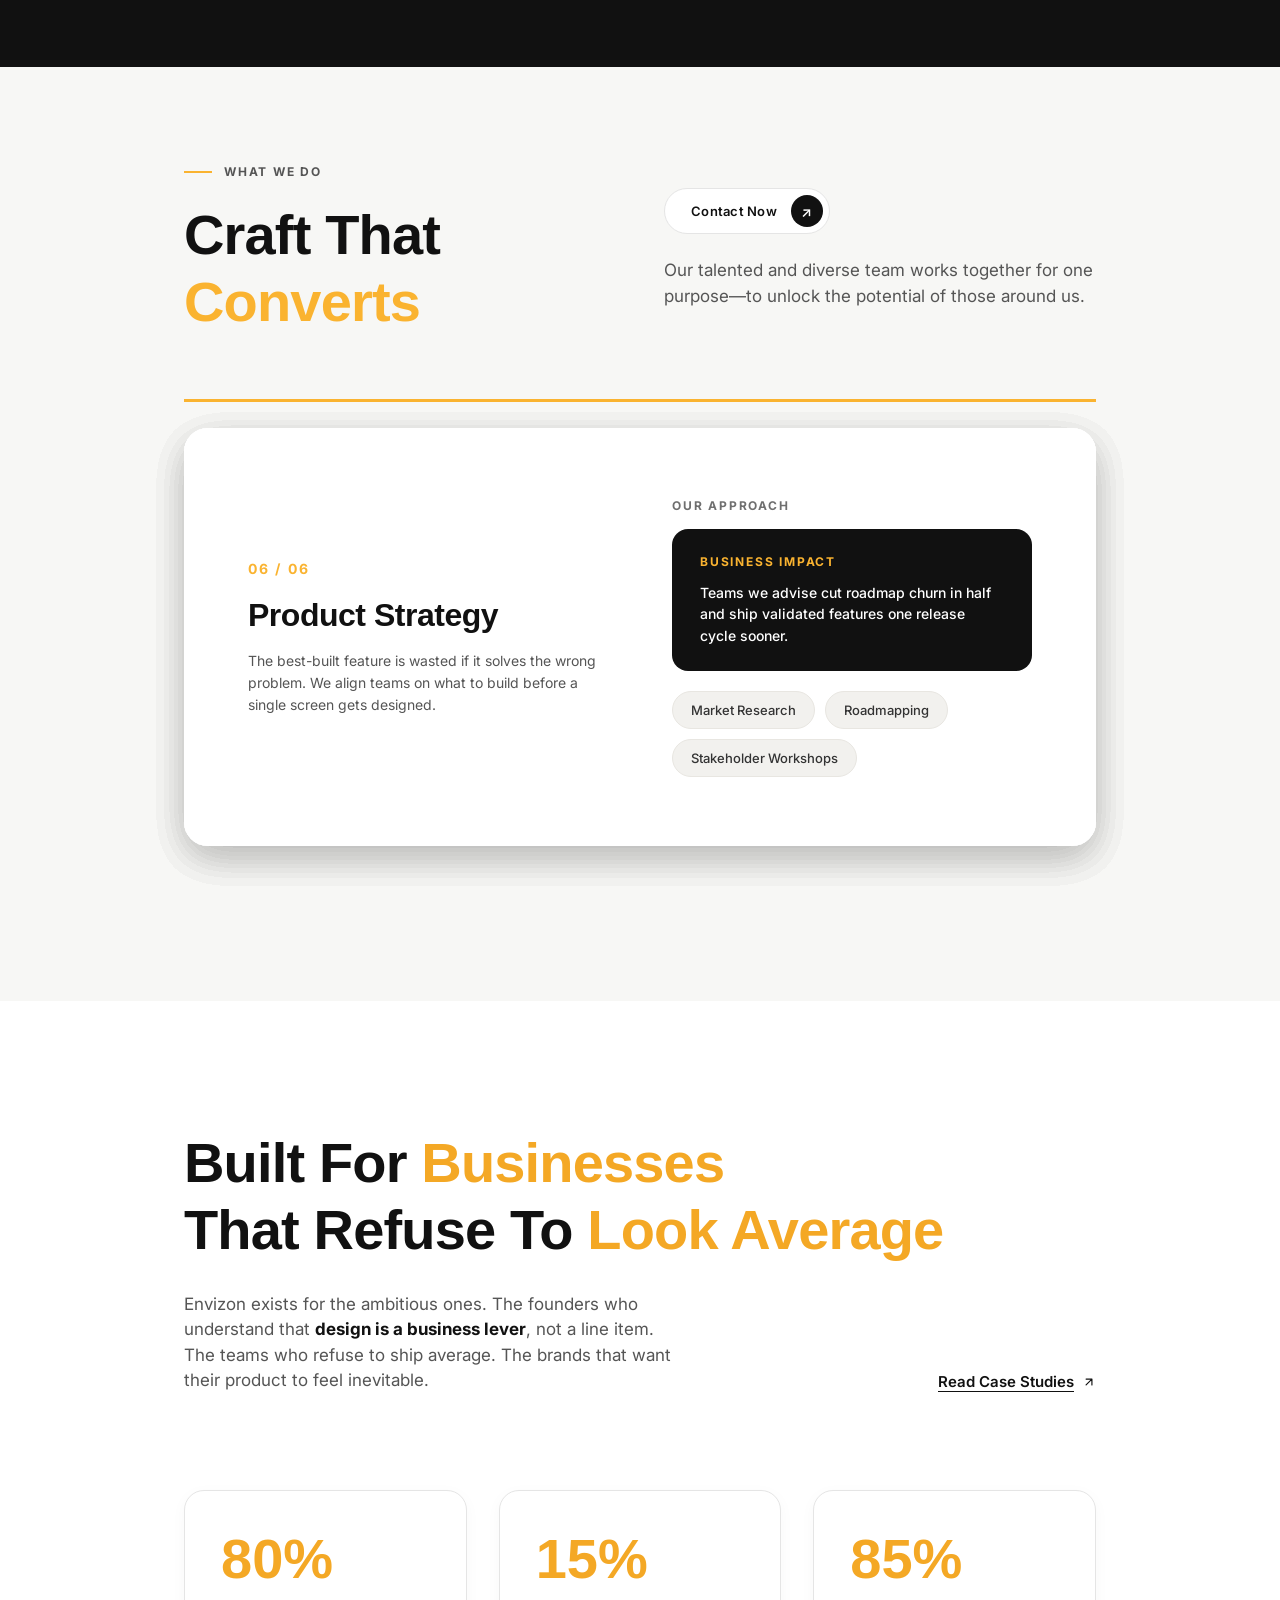
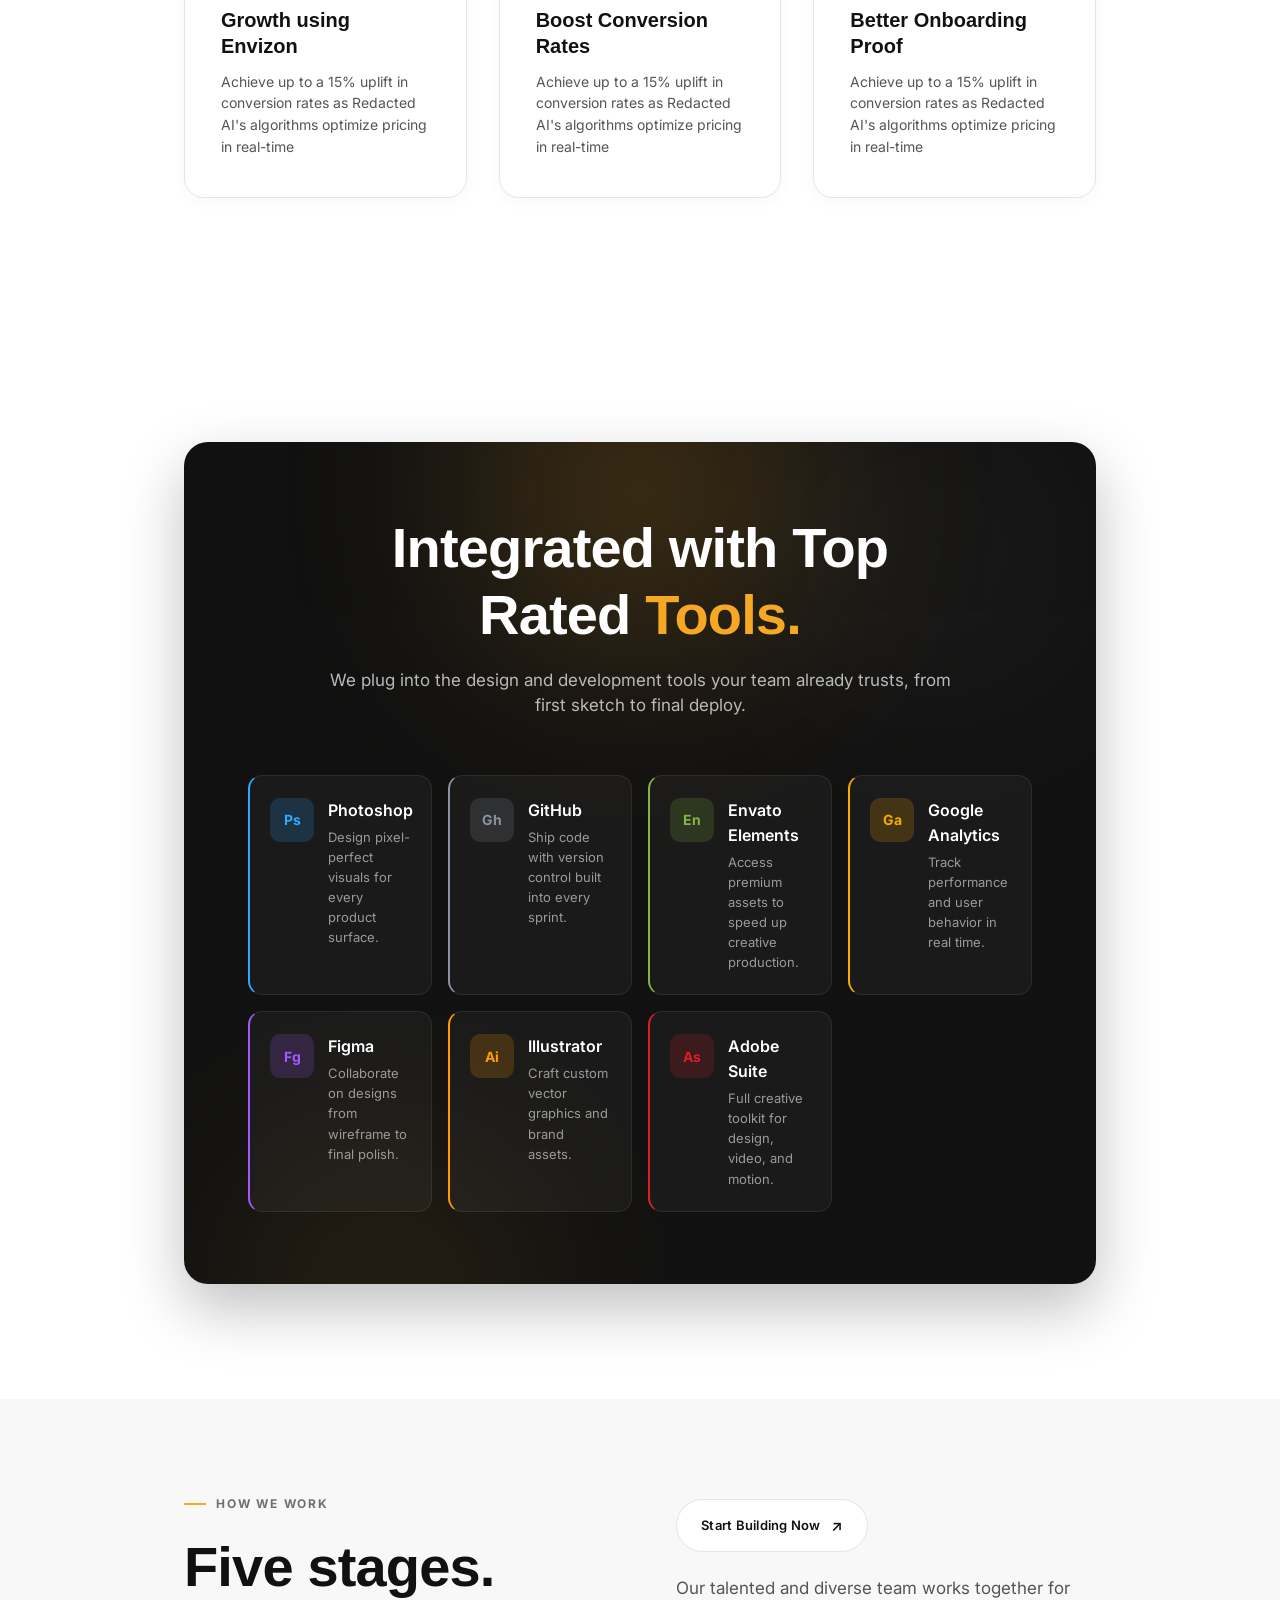
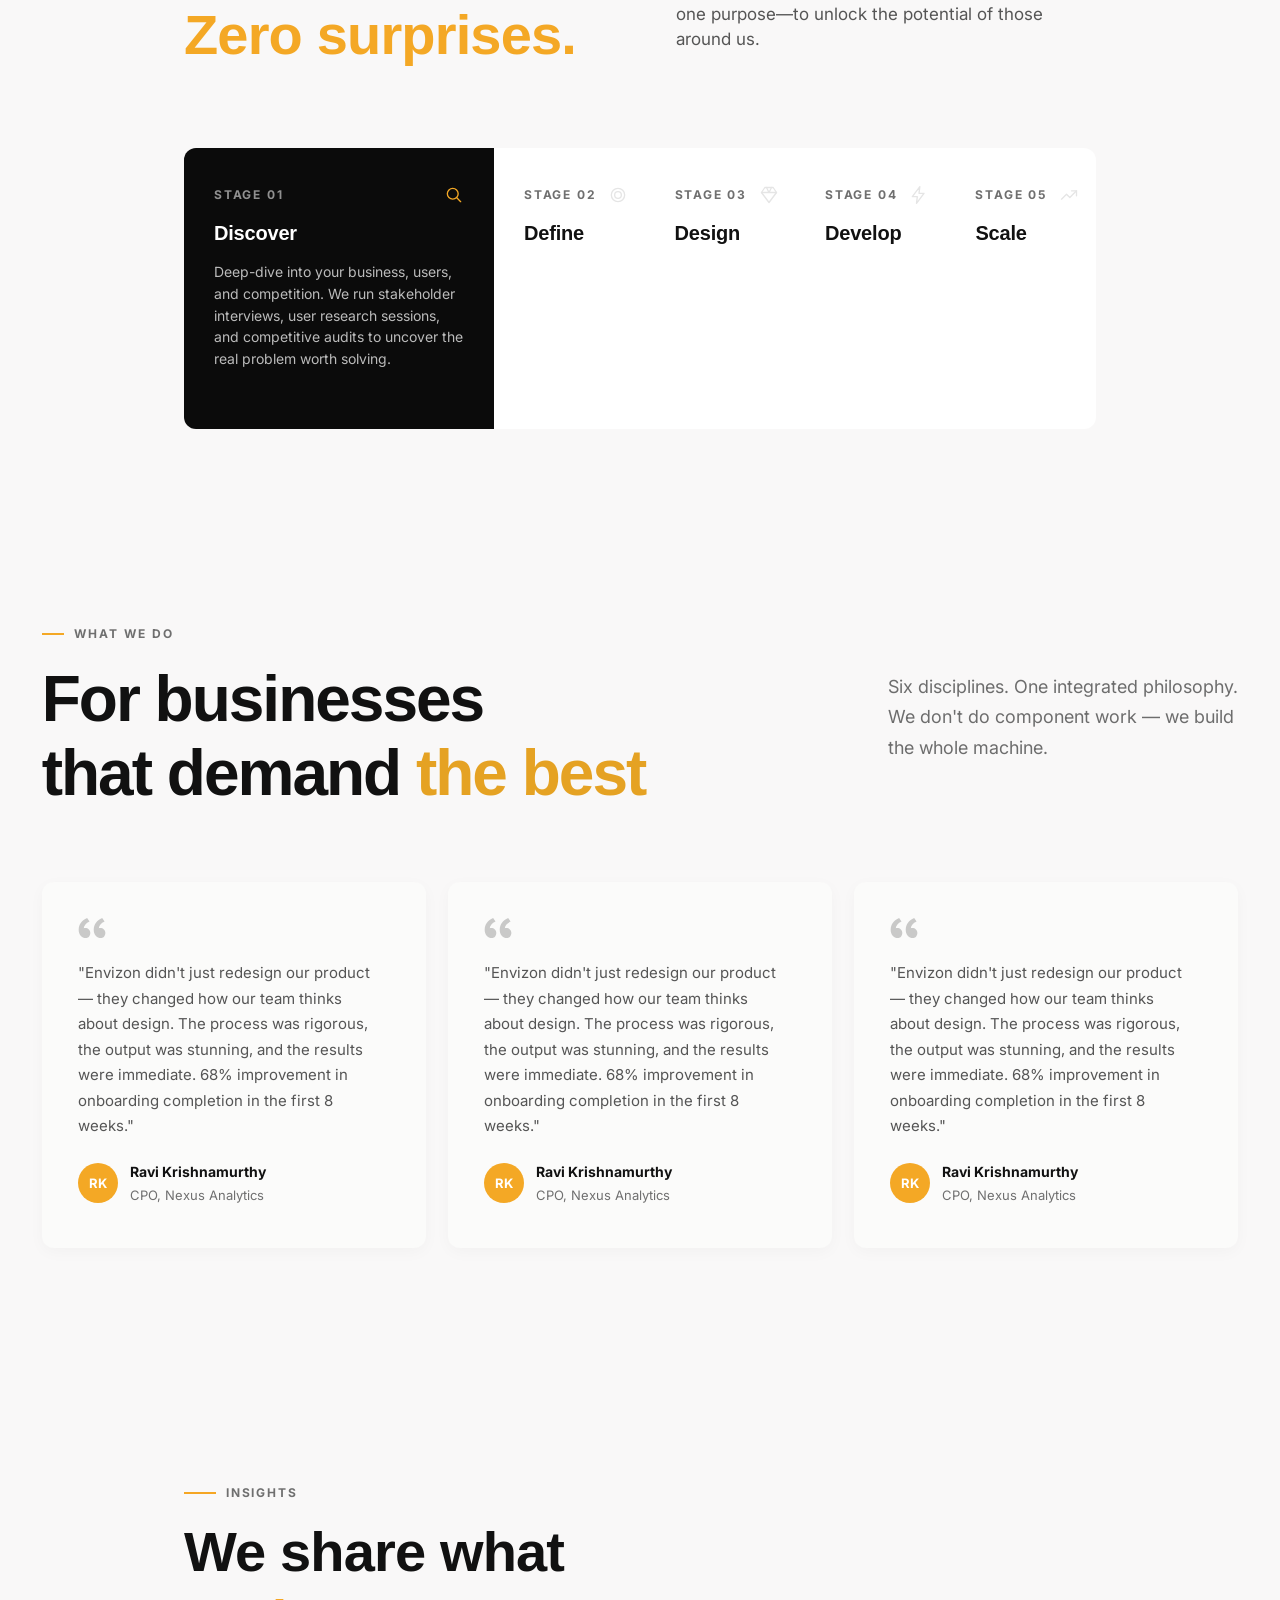
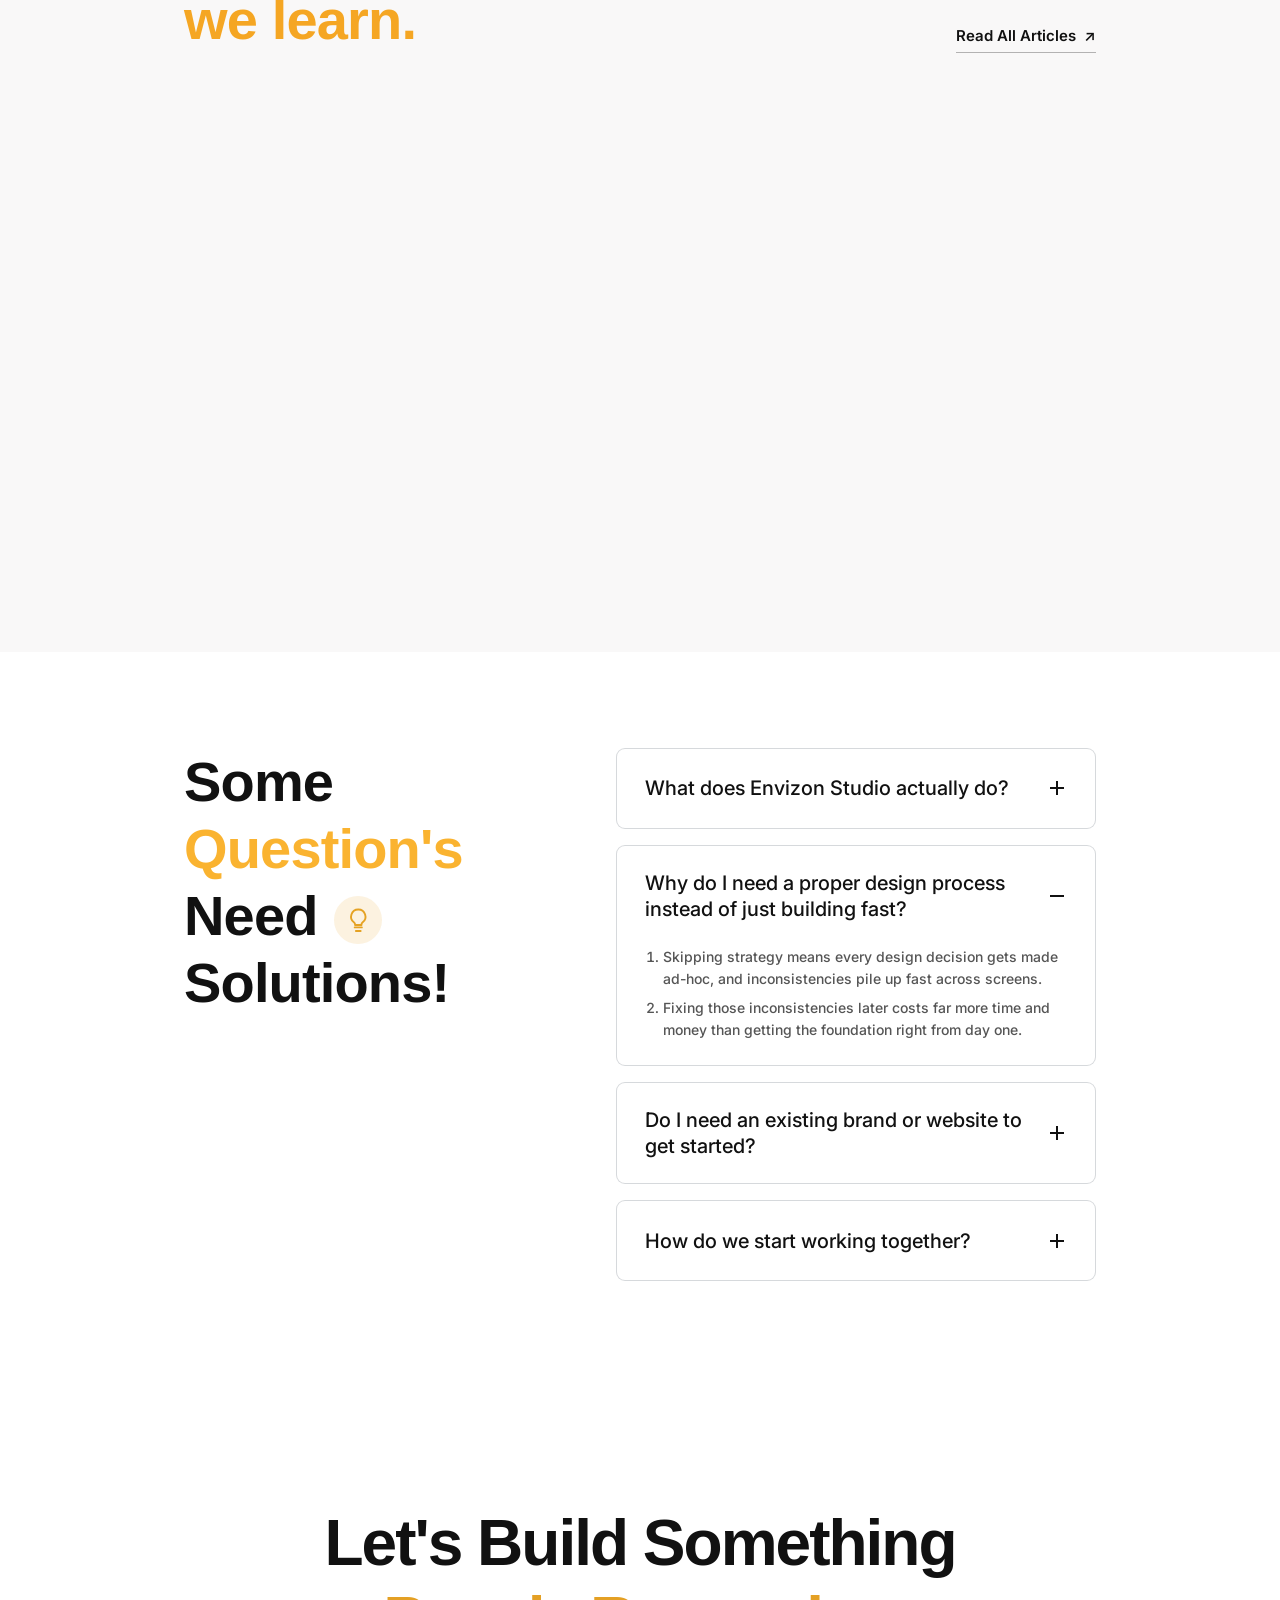
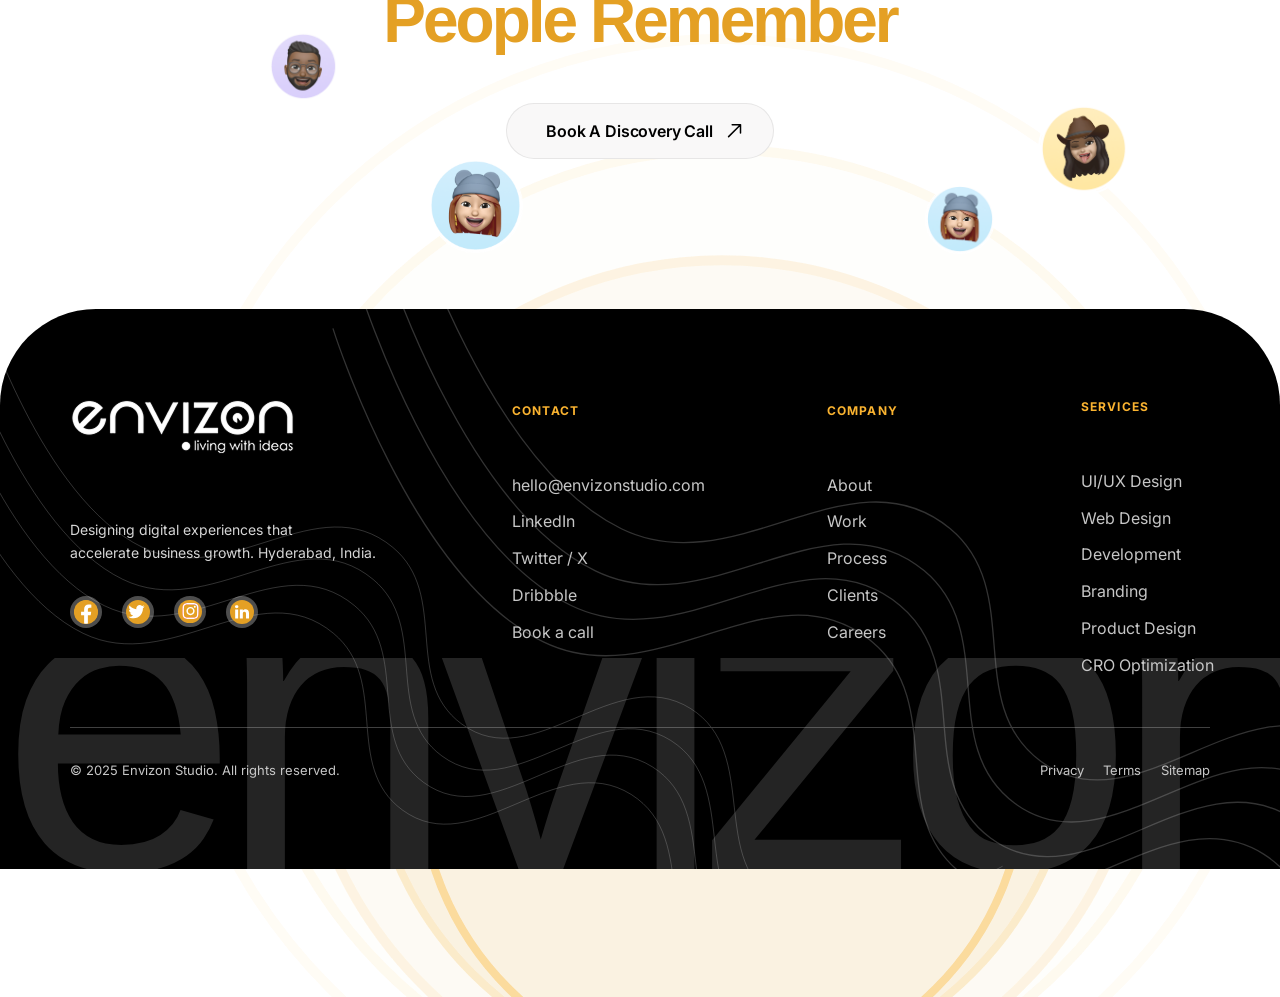
==== commit a4e95742: "new changes:1" ====
--- a/index.html
+++ b/index.html
@@ -25,70 +25,67 @@
     <!-- CSS -->
 
     <link rel="stylesheet"
-          href="assets/css/base/variables.css">
-
-    <link rel="stylesheet"
-          href="assets/css/base/reset.css">
-
-    <link rel="stylesheet"
-          href="assets/css/base/fonts.css">
-
-    <link rel="stylesheet"
-          href="assets/css/base/services-variables.css">
-
-    <link rel="stylesheet"
-          href="css/header.css">
-
-    <link rel="stylesheet"
-          href="assets/css/components/hero.css">
-
-    <link rel="stylesheet"
-          href="assets/css/components/buttons.css">
-
-    <link rel="stylesheet"
-          href="assets/css/components/carousel.css">
-
-    <link rel="stylesheet"
-          href="assets/css/components/services-bar.css">
-
-    <link rel="stylesheet"
-          href="assets/css/components/craft-services.css">
-
-    <link rel="stylesheet"
-          href="assets/css/components/how-we-work.css">
-
-    <link rel="stylesheet"
-          href="assets/css/components/workflow-showcase.css">
-
-    <link rel="stylesheet"
-          href="assets/css/components/testimonials.css">
-
-    <link rel="stylesheet"
-          href="assets/css/components/stats-highlight.css">
-
-    <link rel="stylesheet"
-          href="assets/css/components/integrations.css">
-
-    <link rel="stylesheet"
-          href="assets/css/components/services-cta.css">
-
-    <link rel="stylesheet"
-          href="css/footer.css">
-
-    <link rel="stylesheet"
-          href="assets/css/components/faq.css">
-
-    <link rel="stylesheet"
-          href="assets/css/components/insights.css">
-
-    <link rel="stylesheet"
-          href="assets/css/style.css">
-
-    <link rel="stylesheet"
-          href="assets/css/responsive.css">
-
-    <link rel="stylesheet"
-          href="css/index-animations.css">
+          href="assets/css/base/variables.css?v=2">
+
+    <link rel="stylesheet"
+          href="assets/css/base/reset.css?v=2">
+
+    <link rel="stylesheet"
+          href="assets/css/base/fonts.css?v=2">
+
+    <link rel="stylesheet"
+          href="assets/css/base/services-variables.css?v=2">
+
+    <link rel="stylesheet"
+          href="css/header.css?v=2">
+
+    <link rel="stylesheet"
+          href="assets/css/components/hero.css?v=2">
+
+    <link rel="stylesheet"
+          href="assets/css/components/buttons.css?v=2">
+
+    <link rel="stylesheet"
+          href="assets/css/components/carousel.css?v=2">
+
+    <link rel="stylesheet"
+          href="assets/css/components/services-bar.css?v=2">
+
+    <link rel="stylesheet"
+          href="assets/css/components/craft-services.css?v=2">
+
+    <link rel="stylesheet"
+          href="assets/css/components/how-we-work.css?v=2">
+
+    <link rel="stylesheet"
+          href="assets/css/components/workflow-showcase.css?v=2">
+
+    <link rel="stylesheet"
+          href="assets/css/components/testimonials.css?v=2">
+
+    <link rel="stylesheet"
+          href="assets/css/components/stats-highlight.css?v=2">
+
+    <link rel="stylesheet"
+          href="assets/css/components/integrations.css?v=2">
+
+    <link rel="stylesheet"
+          href="assets/css/components/services-cta.css?v=2">
+
+    <link rel="stylesheet"
+          href="css/footer.css?v=2">
+
+    <link rel="stylesheet"
+          href="assets/css/components/faq.css?v=2">
+
+    <link rel="stylesheet"
+          href="assets/css/components/insights.css?v=2">
+
+    <link rel="stylesheet"
+          href="assets/css/style.css?v=2">
+
+    <link rel="stylesheet"
+          href="assets/css/responsive.css?v=2">
 
 </head>
 
@@ -102,15 +99,21 @@
     <div class="hero-content">
 
       <h1 class="hero-title">
-          <span class="title-line"><span class="title-line-inner">Designing <span class="nowrap">Inn<span class="innovation-o"><img src="assets/images/ellipse-outer.png" alt=""><img src="assets/images/ellipse-inner.png" alt=""></span>vation</span></span></span><br>
-          <span class="title-line"><span class="title-line-inner">For <span class="highlight">Every Business</span>.</span></span>
+          <span class="hero-title__line">
+              <span class="hero-title__mask"><span class="hero-title__word">Designing</span></span>
+              <span class="hero-title__mask"><span class="hero-title__word nowrap">Inn<span class="innovation-o"><img src="assets/images/ellipse-outer.png" alt=""><img src="assets/images/ellipse-inner.png" alt=""></span>vation</span></span>
+          </span>
+          <span class="hero-title__line">
+              <span class="hero-title__mask"><span class="hero-title__word">For</span></span>
+              <span class="hero-title__mask"><span class="hero-title__word highlight">Every</span></span>
+              <span class="hero-title__mask"><span class="hero-title__word"><span class="highlight">Business</span>.</span></span>
+          </span>
       </h1>
 
         <p>
             We help ambitious brands transform ideas into
             high-performing digital products through strategy,
-            design and development.
-
+            design, and development.
         </p>
 
         <div class="hero-buttons">
@@ -137,64 +140,64 @@
 
                     <li class="showcase-card" data-category="Web Development">
                         <span class="showcase-card__overlay" aria-hidden="true"></span>
-                        <div class="showcase-card__media" style="background:linear-gradient(135deg, #f093fb 0%, #f5576c 100%);">
-                            <img src="assets/images/port1.png" alt="" class="showcase-card__image" loading="lazy" decoding="async">
+                        <div class="showcase-card__media" >
+                            <img src="assets/images/Port5.jpg" alt="" class="showcase-card__image" loading="lazy" decoding="async">
                             <span class="showcase-card__label">Web Development</span>
                         </div>
                     </li>
 
                     <li class="showcase-card" data-category="Brand Identity">
                         <span class="showcase-card__overlay" aria-hidden="true"></span>
-                        <div class="showcase-card__media" style="background:linear-gradient(135deg, #4facfe 0%, #00f2fe 100%);">
-                            <img src="assets/images/port1.png" alt="" class="showcase-card__image" loading="lazy" decoding="async">
+                        <div class="showcase-card__media">
+                            <img src="assets/images/Port2.jpg" alt="" class="showcase-card__image" loading="lazy" decoding="async">
                             <span class="showcase-card__label">Brand Identity</span>
                         </div>
                     </li>
 
                     <li class="showcase-card" data-category="CRO Optimization">
                         <span class="showcase-card__overlay" aria-hidden="true"></span>
-                        <div class="showcase-card__media" style="background:linear-gradient(135deg, #43e97b 0%, #38f9d7 100%);">
-                            <img src="assets/images/port1.png" alt="" class="showcase-card__image" loading="lazy" decoding="async">
+                        <div class="showcase-card__media" >
+                            <img src="assets/images/Port1.jpg" alt="" class="showcase-card__image" loading="lazy" decoding="async">
                             <span class="showcase-card__label">CRO Optimization</span>
                         </div>
                     </li>
 
                     <li class="showcase-card" data-category="Design Systems">
                         <span class="showcase-card__overlay" aria-hidden="true"></span>
-                        <div class="showcase-card__media" style="background:linear-gradient(135deg, #fa709a 0%, #fee140 100%);">
-                            <img src="assets/images/port1.png" alt="" class="showcase-card__image" loading="lazy" decoding="async">
+                        <div class="showcase-card__media" >
+                            <img src="assets/images/Port3.jpg" alt="" class="showcase-card__image" loading="lazy" decoding="async">
                             <span class="showcase-card__label">Design Systems</span>
                         </div>
                     </li>
 
                     <li class="showcase-card" data-category="Mobile Apps">
                         <span class="showcase-card__overlay" aria-hidden="true"></span>
-                        <div class="showcase-card__media" style="background:linear-gradient(135deg, #30cfd0 0%, #330867 100%);">
-                            <img src="assets/images/port1.png" alt="" class="showcase-card__image" loading="lazy" decoding="async">
+                        <div class="showcase-card__media" >
+                            <img src="assets/images/Port4.jpg" alt="" class="showcase-card__image" loading="lazy" decoding="async">
                             <span class="showcase-card__label">Mobile Apps</span>
                         </div>
                     </li>
 
                     <li class="showcase-card" data-category="SAAS Products">
                         <span class="showcase-card__overlay" aria-hidden="true"></span>
-                        <div class="showcase-card__media" style="background:linear-gradient(135deg, #a8edea 0%, #fed6e3 100%);">
-                            <img src="assets/images/port1.png" alt="" class="showcase-card__image" loading="lazy" decoding="async">
+                        <div class="showcase-card__media">
+                            <img src="assets/images/Port1.jpg" alt="" class="showcase-card__image" loading="lazy" decoding="async">
                             <span class="showcase-card__label">SAAS Products</span>
                         </div>
                     </li>
 
                     <li class="showcase-card" data-category="UI/UX Design">
                         <span class="showcase-card__overlay" aria-hidden="true"></span>
-                        <div class="showcase-card__media" style="background:linear-gradient(135deg, #667eea 0%, #764ba2 100%);">
-                            <img src="assets/images/port1.png" alt="" class="showcase-card__image" loading="lazy" decoding="async">
+                        <div class="showcase-card__media" >
+                            <img src="assets/images/Port2.jpg" alt="" class="showcase-card__image" loading="lazy" decoding="async">
                             <span class="showcase-card__label">UI/UX Design</span>
                         </div>
                     </li>
 
                     <li class="showcase-card" data-category="Product Strategy">
                         <span class="showcase-card__overlay" aria-hidden="true"></span>
-                        <div class="showcase-card__media" style="background:linear-gradient(135deg, #ff9a9e 0%, #fecfef 100%);">
-                            <img src="assets/images/port1.png" alt="" class="showcase-card__image" loading="lazy" decoding="async">
+                        <div class="showcase-card__media">
+                            <img src="assets/images/Port3.jpg" alt="" class="showcase-card__image" loading="lazy" decoding="async">
                             <span class="showcase-card__label">Product Strategy</span>
                         </div>
                     </li>
@@ -308,18 +311,23 @@
         <div class="workflow-showcase__content">
 
             <h2 class="workflow-showcase__heading">
-                <span class="title-line"><span class="title-line-inner"><span class="workflow-showcase__highlight">Better Tools</span></span></span><br>
-                <span class="title-line"><span class="title-line-inner"><span class="workflow-showcase__highlight">Smooth</span> Workflow</span></span><br>
-                <span class="title-line"><span class="title-line-inner">including
-                    <span class="workflow-showcase__toggle" role="img" aria-label="AI tools enabled">
-                        <span class="workflow-showcase__toggle-knob">
-                            <svg class="workflow-showcase__toggle-icon" viewBox="0 0 24 24" fill="none" aria-hidden="true" xmlns="http://www.w3.org/2000/svg">
-                                <circle cx="12" cy="12" r="8" stroke="#E8A11A" stroke-width="3"/>
-                                <circle cx="12" cy="12" r="2.5" fill="#E8A11A"/>
-                            </svg>
-                        </span>
+                <span class="workflow-showcase__text-switch">
+                    <span class="workflow-showcase__text-item workflow-showcase__text-item--tools workflow-showcase__highlight">Better Tools</span>
+                    <span class="workflow-showcase__text-item workflow-showcase__text-item--works workflow-showcase__highlight" style="opacity: 0; pointer-events: none;">Better Works</span>
+                </span>
+                <br>
+                Smooth Workflow
+                <br>
+                including
+                <button type="button" class="workflow-showcase__toggle" aria-label="Toggle between Tools and Works" aria-pressed="false">
+                    <span class="workflow-showcase__toggle-knob">
+                        <svg class="workflow-showcase__toggle-icon" viewBox="0 0 24 24" fill="none" aria-hidden="true" xmlns="http://www.w3.org/2000/svg">
+                            <circle cx="12" cy="12" r="8" stroke="#E8A11A" stroke-width="3"/>
+                            <circle cx="12" cy="12" r="2.5" fill="#E8A11A"/>
+                        </svg>
                     </span>
-                    AI Tools.</span></span>
+                </button>
+                AI Tools.
             </h2>
 
         </div>
@@ -328,58 +336,63 @@
 
 </section>
 
-<!-- Craft That Converts — static header -->
-<section class="craft-header">
-
-    <div class="craft-container">
-
-        <div class="craft-header__grid">
-
-            <div class="craft-header__left">
-
-                <div class="craft-header__eyebrow">
-                    <span class="craft-header__eyebrow-line" aria-hidden="true"></span>
-                    <span>What We Do</span>
-                </div>
-
-                <h2 class="craft-header__title">
-                    <span class="title-line"><span class="title-line-inner">Craft That <span class="craft-header__title-accent">Converts</span></span></span>
-                </h2>
-
-            </div>
-
-            <div class="craft-header__right">
-
-                <a href="#" class="craft-header__cta">
-                    Contact Now
-                    <span class="craft-header__cta-icon" aria-hidden="true">↗</span>
-                </a>
-
-                <p class="craft-header__text">
-                    Our talented and diverse team works together for one purpose—to
-                    unlock the potential of those around us.
-                </p>
-
-            </div>
-
-        </div>
-
-        <div class="craft-header__divider" aria-hidden="true"></div>
-
-    </div>
-
-</section>
-
-<!-- Pinned stacked-card services -->
-<section class="services-scroll" id="servicesScroll" aria-label="Our services">
-
-    <div class="services-scroll__stage">
-
-        <div class="services-scroll__track" id="servicesTrack"></div>
-
-    </div>
-
-</section>
+<div class="craft-section-wrapper">
+
+    <!-- Craft That Converts — static header -->
+    <section class="craft-header">
+
+        <div class="craft-container">
+
+            <div class="craft-header__grid">
+
+                <div class="craft-header__left">
+
+                    <div class="craft-header__eyebrow">
+                        <span class="craft-header__eyebrow-line" aria-hidden="true"></span>
+                        <span>What We Do</span>
+                    </div>
+
+                    <h2 class="craft-header__title">
+                        Craft That
+                        <span class="craft-header__title-accent">Converts</span>
+                    </h2>
+
+                </div>
+
+                <div class="craft-header__right">
+
+                    <a href="#" class="craft-header__cta">
+                        Contact Now
+                        <span class="craft-header__cta-icon" aria-hidden="true">↗</span>
+                    </a>
+
+                    <p class="craft-header__text">
+                        Our talented and diverse team works together for one purpose—to
+                        unlock the potential of those around us.
+                    </p>
+
+                </div>
+
+            </div>
+
+            <div class="craft-header__divider" aria-hidden="true"></div>
+
+        </div>
+
+    </section>
+
+    <!-- Pinned stacked-card services -->
+    <section class="services-scroll" id="servicesScroll" aria-label="Our services">
+
+        <div class="services-scroll__stage">
+
+            <div class="services-scroll__track" id="servicesTrack"></div>
+
+        </div>
+
+    </section>
+
+</div>
 
 <!-- Built for businesses that refuse to look average -->
 <section class="stats-highlight" aria-label="Why businesses choose Envizon">
@@ -389,8 +402,8 @@
         <div class="stats-highlight__top">
 
             <h2 class="stats-highlight__title">
-                <span class="title-line"><span class="title-line-inner">Built For <span>Businesses</span></span></span><br>
-                <span class="title-line"><span class="title-line-inner">That Refuse To <span>Look Average</span></span></span>
+                Built For <span>Businesses</span><br>
+                That Refuse To <span>Look Average</span>
             </h2>
 
             <div class="stats-highlight__row">
@@ -453,9 +466,7 @@
 
             <div class="integrations__header">
 
-                <h2 class="integrations__title">
-                    <span class="title-line"><span class="title-line-inner">Integrated with Top Rated <span class="integrations__title-wrench-wrap"><img src="assets/images/workflow/tool.svg" alt="Tool" class="integrations__title-wrench"></span> <span>Tools.</span></span></span>
-                </h2>
+                <h2 class="integrations__title">Integrated with Top Rated <span>Tools.</span></h2>
 
                 <p class="integrations__subtitle">
                     We plug into the design and development tools your team already trusts,
@@ -467,58 +478,58 @@
             <div class="integrations__grid">
 
                 <div class="integrations__item" style="--accent:#31A8FF;">
-                    <span class="integrations__icon" aria-hidden="true"><img src="assets/images/workflow/adobe-photoshop-icon-1.svg" alt="Photoshop"></span>
+                    <span class="integrations__icon" aria-hidden="true">Ps</span>
                     <div>
                         <div class="integrations__item-title">Photoshop</div>
-                        <p class="integrations__item-desc">Send sms to Zipify Customers</p>
+                        <p class="integrations__item-desc">Design pixel-perfect visuals for every product surface.</p>
                     </div>
                 </div>
 
                 <div class="integrations__item" style="--accent:#8b949e;">
-                    <span class="integrations__icon" aria-hidden="true"><img src="assets/images/workflow/github-icon-1-1.svg" alt="GitHub"></span>
+                    <span class="integrations__icon" aria-hidden="true">Gh</span>
                     <div>
                         <div class="integrations__item-title">GitHub</div>
-                        <p class="integrations__item-desc">Create new segments and send more targeted .</p>
+                        <p class="integrations__item-desc">Ship code with version control built into every sprint.</p>
                     </div>
                 </div>
 
                 <div class="integrations__item" style="--accent:#82B541;">
-                    <span class="integrations__icon" aria-hidden="true"><img src="assets/images/workflow/envato-logo-icon-1.svg" alt="Envato Elements"></span>
+                    <span class="integrations__icon" aria-hidden="true">En</span>
                     <div>
                         <div class="integrations__item-title">Envato Elements</div>
-                        <p class="integrations__item-desc">Send SMS to Okendo reviews</p>
+                        <p class="integrations__item-desc">Access premium assets to speed up creative production.</p>
                     </div>
                 </div>
 
                 <div class="integrations__item" style="--accent:#F9AB00;">
-                    <span class="integrations__icon" aria-hidden="true"><img src="assets/images/workflow/Google-logo.svg" alt="Google Analytics"></span>
+                    <span class="integrations__icon" aria-hidden="true">Ga</span>
                     <div>
                         <div class="integrations__item-title">Google Analytics</div>
-                        <p class="integrations__item-desc">View Analytics data inside BlueReceipt</p>
+                        <p class="integrations__item-desc">Track performance and user behavior in real time.</p>
                     </div>
                 </div>
 
                 <div class="integrations__item" style="--accent:#A259FF;">
-                    <span class="integrations__icon" aria-hidden="true"><img src="assets/images/workflow/figma-icon-1.svg" alt="Figma"></span>
+                    <span class="integrations__icon" aria-hidden="true">Fg</span>
                     <div>
                         <div class="integrations__item-title">Figma</div>
-                        <p class="integrations__item-desc">View Analytics data inside BlueReceipt</p>
+                        <p class="integrations__item-desc">Collaborate on designs from wireframe to final polish.</p>
                     </div>
                 </div>
 
                 <div class="integrations__item" style="--accent:#FF9A00;">
-                    <span class="integrations__icon" aria-hidden="true"><img src="assets/images/workflow/adobe-illustrator-icon-1.svg" alt="Illustrator"></span>
+                    <span class="integrations__icon" aria-hidden="true">Ai</span>
                     <div>
                         <div class="integrations__item-title">Illustrator</div>
-                        <p class="integrations__item-desc">Create new segments and send more targeted Klayvio emails</p>
+                        <p class="integrations__item-desc">Craft custom vector graphics and brand assets.</p>
                     </div>
                 </div>
 
                 <div class="integrations__item" style="--accent:#DA1F26;">
-                    <span class="integrations__icon" aria-hidden="true"><img src="assets/images/workflow/adobe-express-icon-1@2x.png" alt="Adobe Suite"></span>
+                    <span class="integrations__icon" aria-hidden="true">As</span>
                     <div>
                         <div class="integrations__item-title">Adobe Suite</div>
-                        <p class="integrations__item-desc">Create new segments and send more targeted Mailchimp emails</p>
+                        <p class="integrations__item-desc">Full creative toolkit for design, video, and motion.</p>
                     </div>
                 </div>
 
@@ -546,8 +557,8 @@
                 </div>
 
                 <h2 class="how-we-work__title">
-                    <span class="title-line"><span class="title-line-inner">Five stages.</span></span><br>
-                    <span class="title-line"><span class="title-line-inner"><span class="how-we-work__title-accent">Zero surprises.</span></span></span>
+                    Five stages.<br>
+                    <span class="how-we-work__title-accent">Zero surprises.</span>
                 </h2>
 
             </div>
@@ -676,8 +687,8 @@
                 </div>
 
                 <h2 class="testimonials__title">
-                    <span class="title-line"><span class="title-line-inner">For businesses</span></span><br>
-                    <span class="title-line"><span class="title-line-inner">that demand <span class="testimonials__title-accent">the best</span></span></span>
+                    For businesses<br>
+                    that demand <span class="testimonials__title-accent">the best</span>
                 </h2>
 
             </div>
@@ -761,15 +772,6 @@
 
             </article>
 
-        </div>
-
-        <div class="testimonials__nav">
-            <button type="button" class="testimonials__nav-btn testimonials__nav-btn--prev" aria-label="Previous testimonial">
-                <svg viewBox="0 0 24 24" fill="none" stroke="currentColor" stroke-width="2" stroke-linecap="round" stroke-linejoin="round"><path d="M15 18l-6-6 6-6"/></svg>
-            </button>
-            <button type="button" class="testimonials__nav-btn testimonials__nav-btn--next" aria-label="Next testimonial">
-                <svg viewBox="0 0 24 24" fill="none" stroke="currentColor" stroke-width="2" stroke-linecap="round" stroke-linejoin="round"><path d="M9 18l6-6-6-6"/></svg>
-            </button>
         </div>
 
     </div>
@@ -913,12 +915,12 @@
         <div class="faq__heading">
 
             <h2 class="faq__title">
-                <span class="title-line"><span class="title-line-inner">Some <span class="faq__title-accent">Question's</span></span></span><br>
-                <span class="title-line"><span class="title-line-inner">Need
-                    <span class="faq__bulb" aria-hidden="true">
-                        <svg viewBox="0 0 24 24" stroke-width="1.6" stroke-linecap="round" stroke-linejoin="round"><path d="M9 18h6M10 21h4M12 3a6 6 0 0 0-3.5 10.9c.5.36.8.94.8 1.55V16h5.4v-.55c0-.61.3-1.19.8-1.55A6 6 0 0 0 12 3Z"/></svg>
-                    </span>
-                    Solutions!</span></span>
+                Some <span class="faq__title-accent">Question's</span><br>
+                Need
+                <span class="faq__bulb" aria-hidden="true">
+                    <svg viewBox="0 0 24 24" stroke-width="1.6" stroke-linecap="round" stroke-linejoin="round"><path d="M9 18h6M10 21h4M12 3a6 6 0 0 0-3.5 10.9c.5.36.8.94.8 1.55V16h5.4v-.55c0-.61.3-1.19.8-1.55A6 6 0 0 0 12 3Z"/></svg>
+                </span>
+                Solutions!
             </h2>
 
         </div>
@@ -1036,27 +1038,189 @@
         </div>
       </div>
       <div class="cta-button-wrapper">
-        <a href="contact.html" class="link6">
+        <button class="link6">
           <div class="book-a-discovery">Book A Discovery Call</div>
           <img class="svg-icon" alt="" src="assets/images/services/SVG1.svg" />
-        </a>
+        </button>
       </div>
     </div>
   </section>
-  <footer class="footer"></footer>
+  <footer class="footer">
+    <div class="footer-graphic-area">
+      <img
+        class="footer-graphic-area-child"
+        alt=""
+        src="assets/images/services/Group-20873272081.svg"
+      />
+
+      <img
+        class="footer-graphic-area-item"
+        loading="lazy"
+        alt=""
+        src="assets/images/services/Group-2087327209.svg"
+      />
+    </div>
+    <h1 class="envizon">envizon</h1>
+    <div class="footer-info-block-parent">
+      <div class="footer-info-block">
+        <div class="footer-brand">
+          <img
+            class="mask-group-icon"
+            alt=""
+            src="assets/images/services/Mask-group@2x.png"
+          />
+
+          <div class="container-parent">
+            <div class="container2">
+              <div class="designing-digital-experiences">
+                Designing digital experiences that<br />accelerate
+                business growth. Hyderabad, India.
+              </div>
+            </div>
+            <div class="social-icons-block">
+              <div class="social-icon-wrapper">
+                <img
+                  class="facebook-icon"
+                  loading="lazy"
+                  alt=""
+                  src="assets/images/services/Facebook.svg"
+                />
+              </div>
+              <div class="twitter-link-wrapper">
+                <div class="twitter-icon-container">
+                  <div class="twitter">
+                    <img
+                      class="vector-icon"
+                      alt=""
+                      src="assets/images/services/Vector.svg"
+                    />
+                  </div>
+                </div>
+              </div>
+              <div class="twitter-link-wrapper">
+                <div class="twitter-icon-container">
+                  <img
+                    class="instagram-icon"
+                    loading="lazy"
+                    alt=""
+                    src="assets/images/services/Instagram.svg"
+                  />
+                </div>
+              </div>
+              <div class="twitter-link-wrapper">
+                <div class="linkedin-logo-wrapper">
+                  <img
+                    class="linkedin-logo-icon"
+                    alt=""
+                    src="assets/images/services/LinkedIn-logo.svg"
+                  />
+                </div>
+              </div>
+            </div>
+          </div>
+        </div>
+        <div class="footer-navigation-grid">
+          <div class="container3">
+            <div class="container2">
+              <b class="contact">Contact</b>
+            </div>
+            <div class="container5">
+              <div class="container2">
+                <div class="helloenvizonstudiocom">
+                  hello@envizonstudio.com
+                </div>
+              </div>
+              <div class="container2">
+                <div class="helloenvizonstudiocom">LinkedIn</div>
+              </div>
+              <div class="container2">
+                <div class="helloenvizonstudiocom">Twitter / X</div>
+              </div>
+              <div class="container2">
+                <div class="helloenvizonstudiocom">Dribbble</div>
+              </div>
+              <div class="container2">
+                <div class="helloenvizonstudiocom">Book a call</div>
+              </div>
+            </div>
+          </div>
+          <div class="container6">
+            <div class="container2">
+              <b class="contact">Company</b>
+            </div>
+            <div class="container5">
+              <div class="container2">
+                <div class="helloenvizonstudiocom">About</div>
+              </div>
+              <div class="container2">
+                <div class="helloenvizonstudiocom">Work</div>
+              </div>
+              <div class="container2">
+                <div class="helloenvizonstudiocom">Process</div>
+              </div>
+              <div class="container2">
+                <div class="helloenvizonstudiocom">Insights</div>
+              </div>
+              <div class="container2">
+                <div class="helloenvizonstudiocom">Careers</div>
+              </div>
+            </div>
+          </div>
+          <div class="container9">
+            <div class="container2">
+              <b class="contact">Services</b>
+            </div>
+            <div class="container5">
+              <div class="container2">
+                <div class="helloenvizonstudiocom">UI/UX Design</div>
+              </div>
+              <div class="container2">
+                <div class="helloenvizonstudiocom">Web Design</div>
+              </div>
+              <div class="container2">
+                <div class="helloenvizonstudiocom">Development</div>
+              </div>
+              <div class="container2">
+                <div class="helloenvizonstudiocom">Branding</div>
+              </div>
+              <div class="container2">
+                <div class="helloenvizonstudiocom">Product Design</div>
+              </div>
+              <div class="container2">
+                <div class="cro-optimization">CRO Optimization</div>
+              </div>
+            </div>
+          </div>
+        </div>
+      </div>
+      <div class="horizontalborder">
+        <div class="link2">
+          <div class="envizon-studio-all">
+            &copy; 2025 Envizon Studio. All rights reserved.
+          </div>
+        </div>
+        <div class="container13">
+          <div class="link23">
+            <div class="privacy">Privacy</div>
+          </div>
+          <div class="link23">
+            <div class="envizon-studio-all">Terms</div>
+          </div>
+          <div class="link23">
+            <div class="privacy">Sitemap</div>
+          </div>
+        </div>
+      </div>
+    </div>
+  </footer>
 </div>
 
 <script src="https://cdnjs.cloudflare.com/ajax/libs/gsap/3.12.5/gsap.min.js"></script>
 <script src="https://cdnjs.cloudflare.com/ajax/libs/gsap/3.12.5/ScrollTrigger.min.js"></script>
+<script src="https://cdn.jsdelivr.net/npm/lenis@1.1.14/dist/lenis.min.js"></script>
 <script type="module" src="js/header.js"></script>
 <script type="module" src="js/footer.js"></script>
 <script type="module" src="assets/js/main.js"></script>
-<script type="module">
-    import { initIndexAnimations } from './js/index-animations.js';
-    document.addEventListener('DOMContentLoaded', () => {
-        initIndexAnimations();
-    });
-</script>
 
 </body>
 </html>
--- a/css/header.css
+++ b/css/header.css
@@ -177,7 +177,9 @@
 .sidebar-overlay{
     position:fixed;
     inset:0;
-    background:rgba(17,17,17,.45);
+    background:rgba(17,17,17,.5);
+    backdrop-filter:blur(6px);
+    -webkit-backdrop-filter:blur(6px);
     opacity:0;
     visibility:hidden;
     transition:opacity var(--transition-base),visibility var(--transition-base);
@@ -197,8 +199,8 @@
     width:var(--sidebar-width);
     height:100%;
     height:100dvh;
-    background:#fff;
-    box-shadow:-20px 0 60px rgba(0,0,0,.2);
+    background:linear-gradient(180deg,#ffffff 0%,#fdfbf7 100%);
+    box-shadow:-24px 0 70px rgba(0,0,0,.16);
     padding:var(--space-lg) var(--space-md);
     display:flex;
     flex-direction:column;
@@ -217,7 +219,7 @@
     align-items:center;
     justify-content:space-between;
     flex-shrink:0;
-    margin-bottom:var(--space-lg);
+    margin-bottom:var(--space-xl);
 }
 
 .mobile-sidebar-header .logo img{
@@ -226,14 +228,19 @@
 
 .sidebar-close{
     position:relative;
-    width:36px;
-    height:36px;
+    width:40px;
+    height:40px;
     border-radius:50%;
     border:1px solid var(--border-light);
     background:#fff;
     cursor:pointer;
     flex-shrink:0;
-    transition:border-color var(--transition-fast);
+    box-shadow:0 4px 14px rgba(0,0,0,.06);
+    transition:border-color var(--transition-fast),background var(--transition-fast),transform var(--transition-fast);
+}
+
+.sidebar-close:active{
+    transform:scale(.92);
 }
 
 .sidebar-close-bar{
@@ -241,7 +248,7 @@
     top:50%;
     left:50%;
     width:16px;
-    height:2px;
+    height:1.5px;
     background:#111;
     border-radius:2px;
     transition:background var(--transition-fast);
@@ -258,26 +265,63 @@
 @media(hover:hover) and (pointer:fine){
     .sidebar-close:hover{
         border-color:var(--accent);
+        background:var(--accent);
     }
 
     .sidebar-close:hover .sidebar-close-bar{
-        background:var(--accent);
-    }
-}
-
+        background:#fff;
+    }
+}
+
+/* nav links — Satoshi display type, staggered entrance as the panel opens.
+   Centered (not top-anchored) so leftover vertical space below a short list
+   splits evenly above/below instead of collecting as one dead gap before the CTA. */
 .mobile-nav-links{
     display:flex;
     flex-direction:column;
+    justify-content:center;
     flex:1;
 }
 
+.mobile-nav-links li{
+    opacity:0;
+    transform:translateY(14px);
+}
+
+.mobile-sidebar.is-open .mobile-nav-links li{
+    animation:sidebarLinkIn .5s cubic-bezier(.16,1,.3,1) forwards;
+}
+
+.mobile-nav-links li:nth-child(1){ animation-delay:.08s; }
+.mobile-nav-links li:nth-child(2){ animation-delay:.13s; }
+.mobile-nav-links li:nth-child(3){ animation-delay:.18s; }
+.mobile-nav-links li:nth-child(4){ animation-delay:.23s; }
+.mobile-nav-links li:nth-child(5){ animation-delay:.28s; }
+
+@keyframes sidebarLinkIn{
+    to{
+        opacity:1;
+        transform:translateY(0);
+    }
+}
+
+@media(prefers-reduced-motion:reduce){
+    .mobile-nav-links li{
+        opacity:1;
+        transform:none;
+        animation:none;
+    }
+}
+
 .mobile-nav-links a{
-    display:block;
-    font-family:var(--font-family-body);
-    font-size:var(--font-size-button);
-    font-weight:var(--font-weight-medium);
-    color:var(--text-muted);
-    padding:16px 4px;
+    display:flex;
+    align-items:center;
+    font-family:var(--font-family-display);
+    font-size:clamp(1.375rem, 5vw, 1.75rem);
+    font-weight:700;
+    letter-spacing:-0.01em;
+    color:var(--black);
+    padding:18px 4px;
     border-bottom:1px solid #f0f0f0;
     transition:color var(--transition-fast),padding-left var(--transition-fast);
 }
@@ -297,8 +341,10 @@
 
 .mobile-sidebar-cta{
     width:100%;
-    flex-shrink:0;
-    margin-top:var(--space-md);
+    height:52px;
+    font-size:1rem;
+    flex-shrink:0;
+    margin-top:var(--space-lg);
 }
 
 @media(max-width:1024px){
@@ -331,6 +377,27 @@
     }
 }
 
+/* Tablet — a refined wide sliding panel, not a full takeover */
+@media(min-width:768px) and (max-width:1024px){
+    .mobile-sidebar{
+        width:min(420px, 55vw);
+        padding:var(--space-xl) var(--space-lg);
+    }
+
+    .mobile-nav-links a{
+        font-size:1.5rem;
+    }
+}
+
+/* Mobile — full-screen takeover for a premium, uncramped feel */
+@media(max-width:767px){
+    .mobile-sidebar{
+        width:100%;
+        max-width:100%;
+        padding:var(--space-lg) var(--space-md) var(--space-xl);
+    }
+}
+
 @media(max-width:480px){
     .navbar{
         padding:0 16px;
@@ -340,9 +407,8 @@
         width:84px;
     }
 
-    .mobile-sidebar{
-        width:100%;
-        max-width:340px;
-        padding:var(--space-md) var(--space-sm);
-    }
-}
+    .mobile-nav-links a{
+        font-size:1.375rem;
+        padding:16px 4px;
+    }
+}
--- a/assets/css/components/hero.css
+++ b/assets/css/components/hero.css
@@ -126,3 +126,67 @@
         overflow:visible;
     }
 }
+
+/* Tablet — 768px to 1024px
+   padding-top floor is set to clear the navbar pill (top offset up to 28px +
+   80px height = ~108px bottom edge) with genuine breathing room beneath it.
+   The base .hero locks to 100dvh with justify-content:space-between, which on
+   tablet (short content, tall viewport) shoves the carousel all the way to
+   the bottom and leaves a dead gap in the middle — so here the section
+   shrinks to fit its content instead, and the carousel sits a fixed distance
+   below the buttons. */
+@media(min-width:768px) and (max-width:1024px){
+    .hero{
+        height:auto;
+        min-height:0;
+        justify-content:flex-start;
+        padding-top:clamp(140px, 15vw, 168px);
+        padding-bottom:clamp(40px, 6vw, 64px);
+    }
+
+    .hero-content{
+        gap:20px;
+        padding-bottom:0;
+    }
+
+    .hero-content > p{
+        max-width:46ch;
+    }
+
+    .hero .carousel-section{
+        margin-top:clamp(32px, 6vw, 56px);
+    }
+}
+
+/* Mobile — up to 767px: tighter rhythm so headline, copy, CTAs and the
+   showcase carousel all sit comfortably within one viewport, while still
+   clearing the floating navbar pill with a visible gap */
+@media(max-width:767px){
+    .hero{
+        padding-top:clamp(132px, 24vw, 156px);
+    }
+
+    .hero-bg{
+        background-position:50% 18%;
+    }
+
+    .hero-content{
+        gap:16px;
+        padding-bottom:28px;
+    }
+
+    .hero-content > p{
+        max-width:34ch;
+    }
+}
+
+@media(max-width:420px){
+    .hero{
+        padding-top:clamp(126px, 26vw, 144px);
+    }
+
+    .hero-content{
+        gap:14px;
+        padding-bottom:24px;
+    }
+}
--- a/assets/css/components/buttons.css
+++ b/assets/css/components/buttons.css
@@ -68,10 +68,12 @@
 @media(max-width:480px){
     .hero-buttons{
         flex-direction:column;
+        gap:18px;
     }
 
     .btn-primary{
         width:100%;
+        height:52px;
         justify-content:center;
     }
 
--- a/assets/css/components/workflow-showcase.css
+++ b/assets/css/components/workflow-showcase.css
@@ -27,7 +27,11 @@
 .workflow-showcase__container{
     width:100%;
     margin:0 auto;
-    padding:100px 0;
+    /* generous vertical padding is the buffer zone between the centered
+       heading and the edge-anchored floating cards below — too tight here
+       and the cards' rotated corners clip into the heading text (see the
+       768px/1200px overrides for the same reasoning at larger card sizes) */
+    padding:168px 0;
     position:relative;
     display:flex;
     align-items:center;
@@ -258,7 +262,7 @@
     }
 
     .workflow-showcase__container{
-        padding:130px 0;
+        padding:190px 0;
     }
 
     .workflow-showcase__heading{
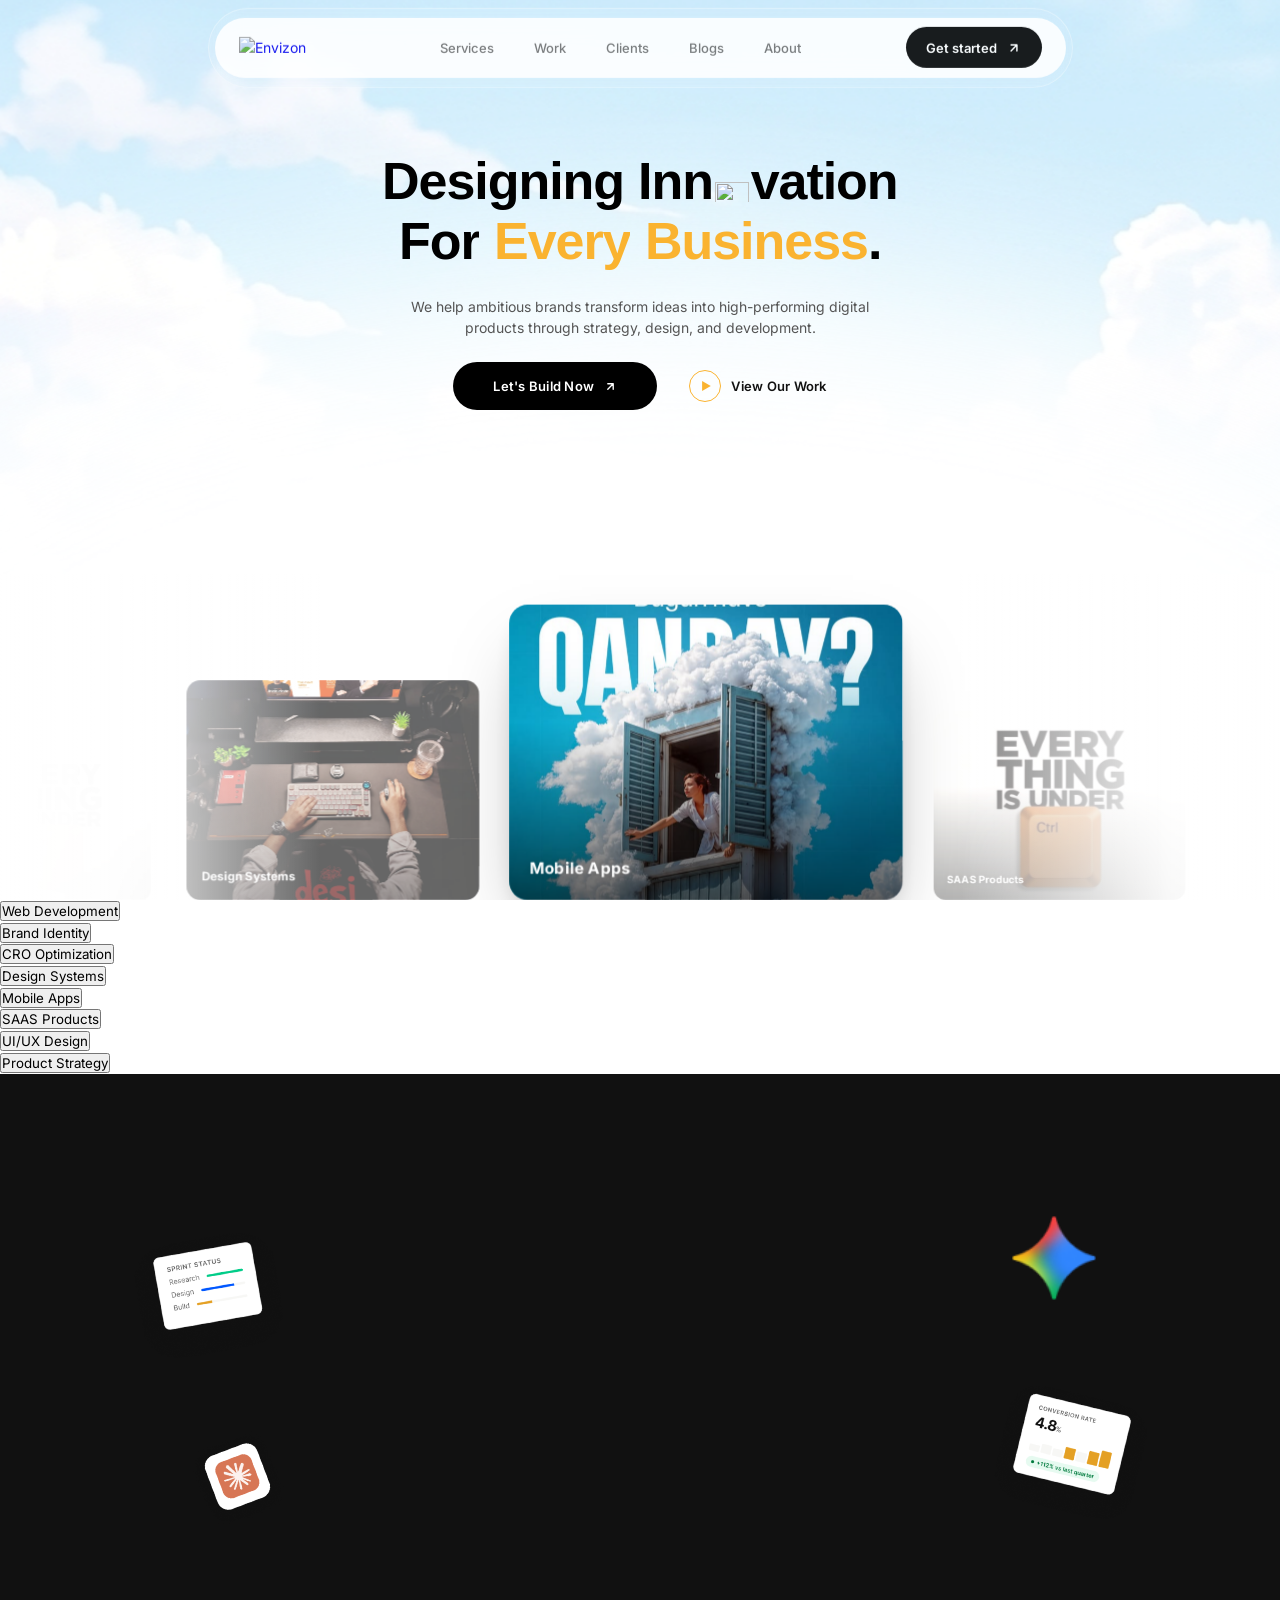
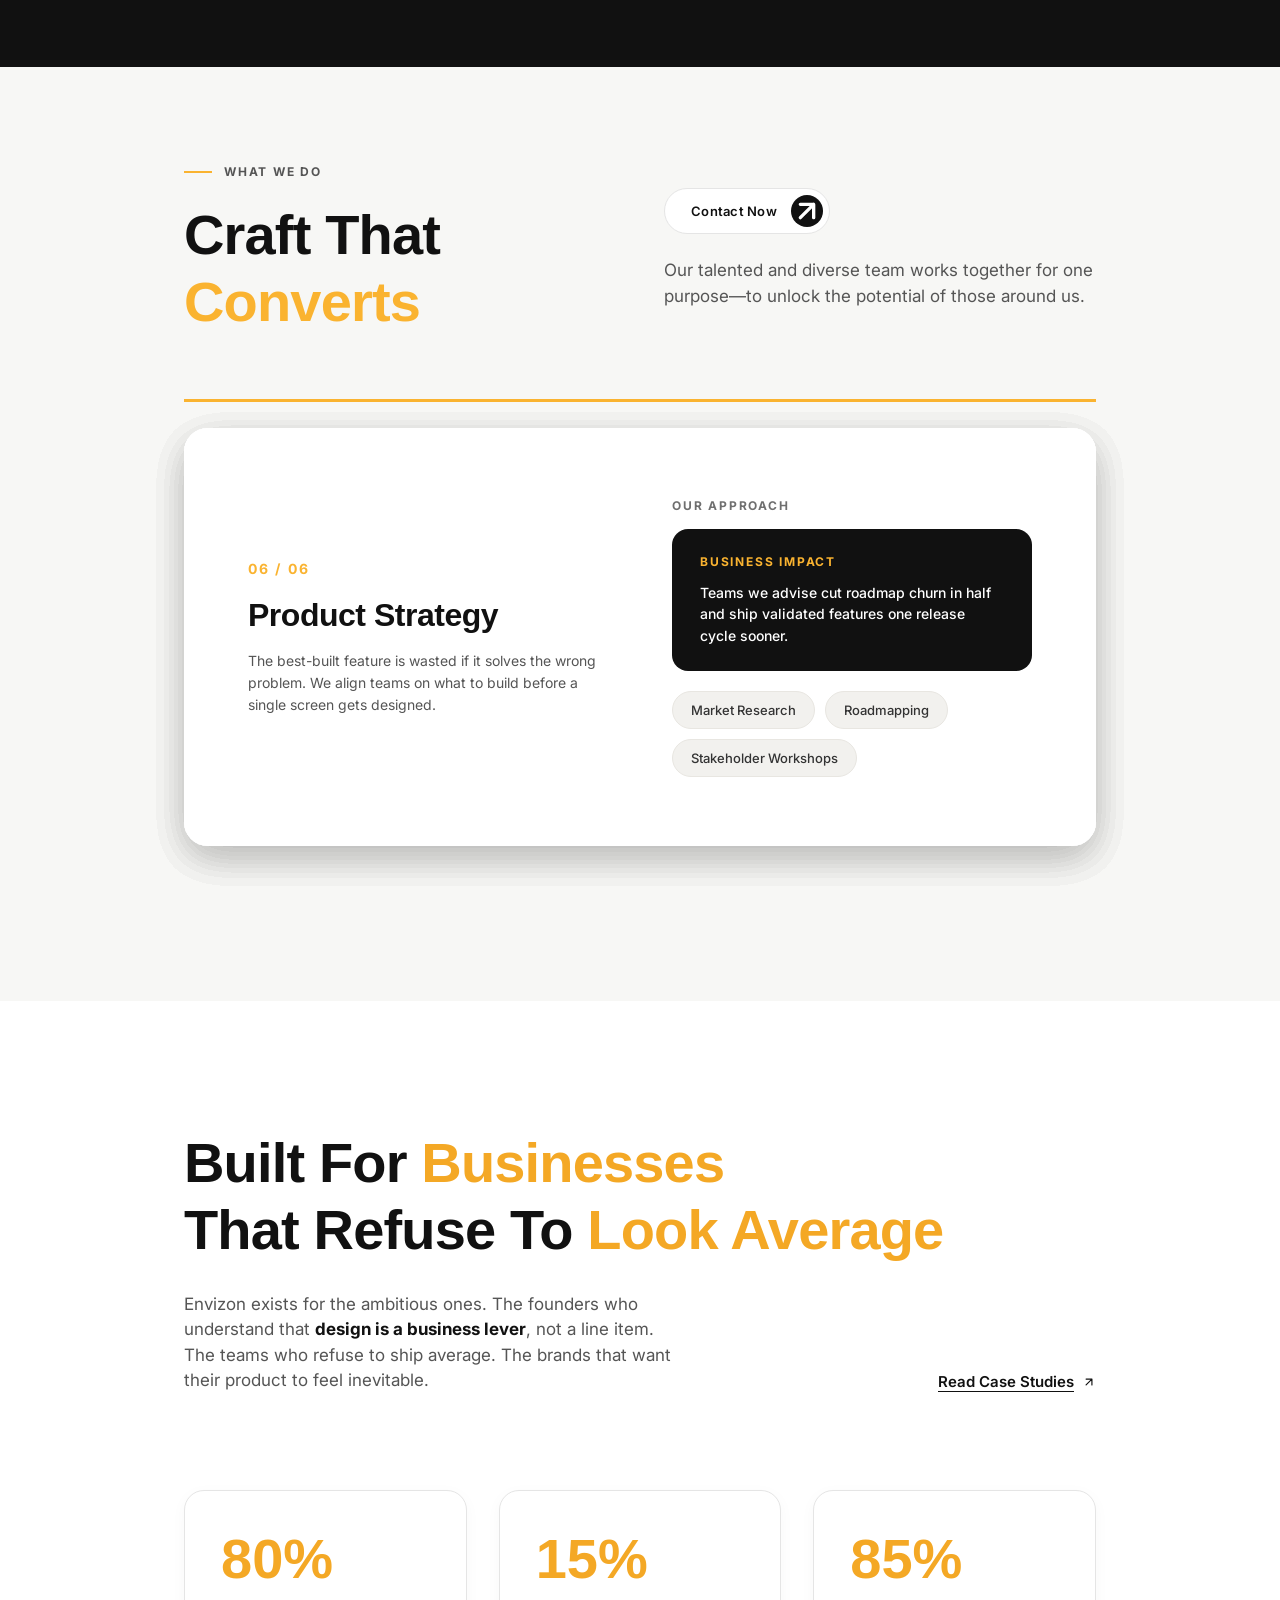
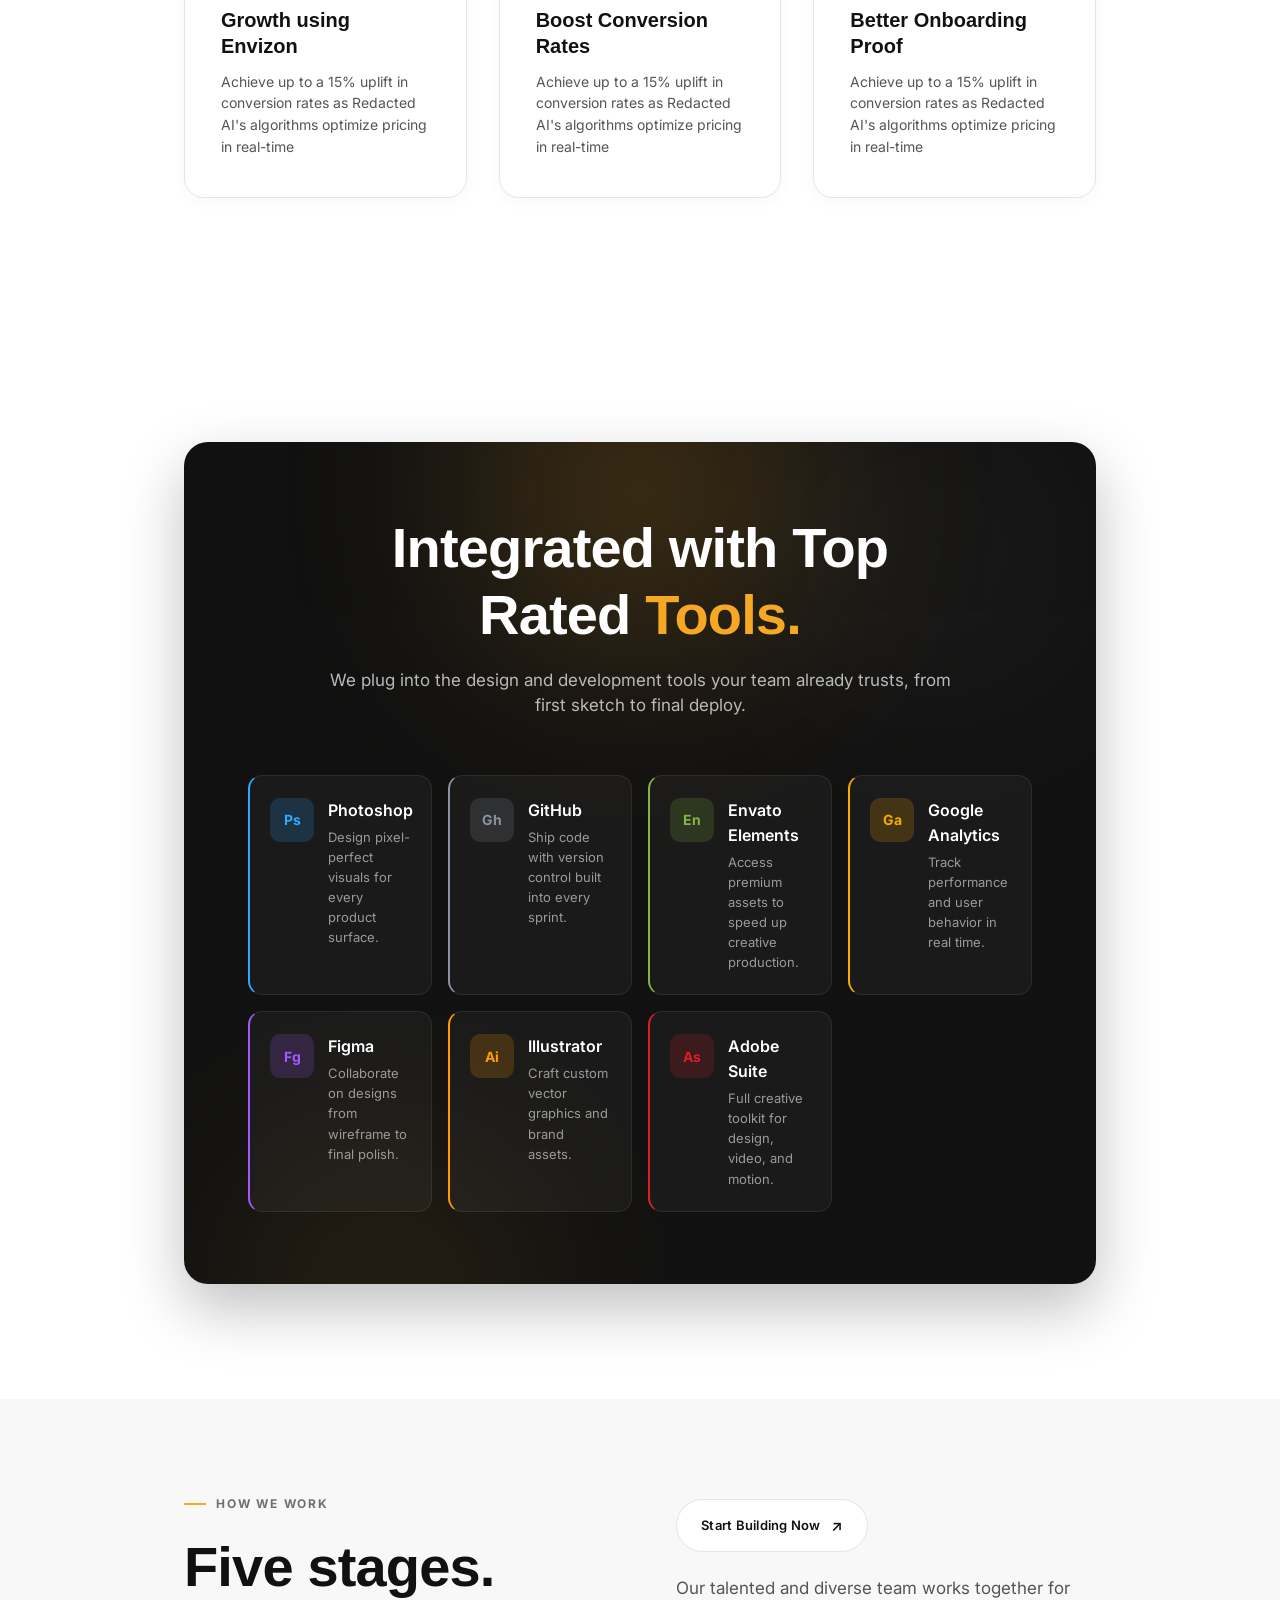
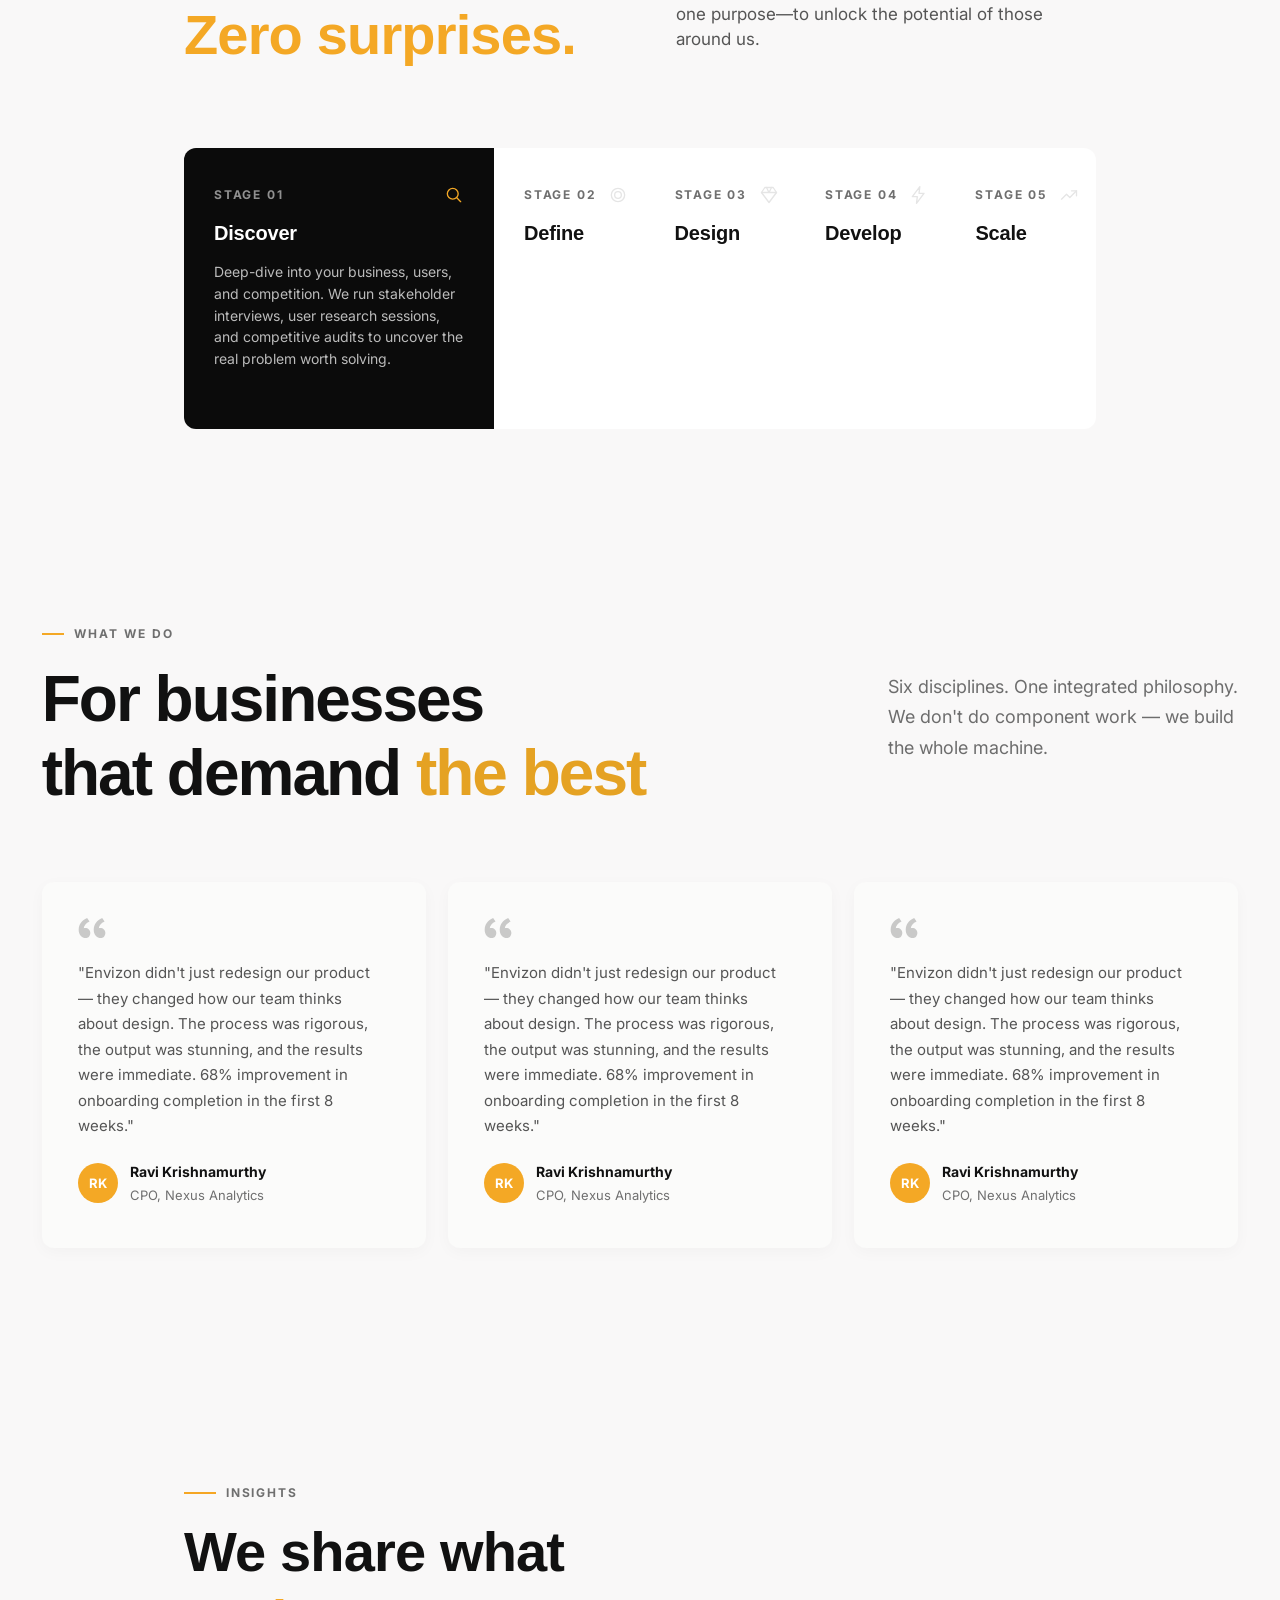
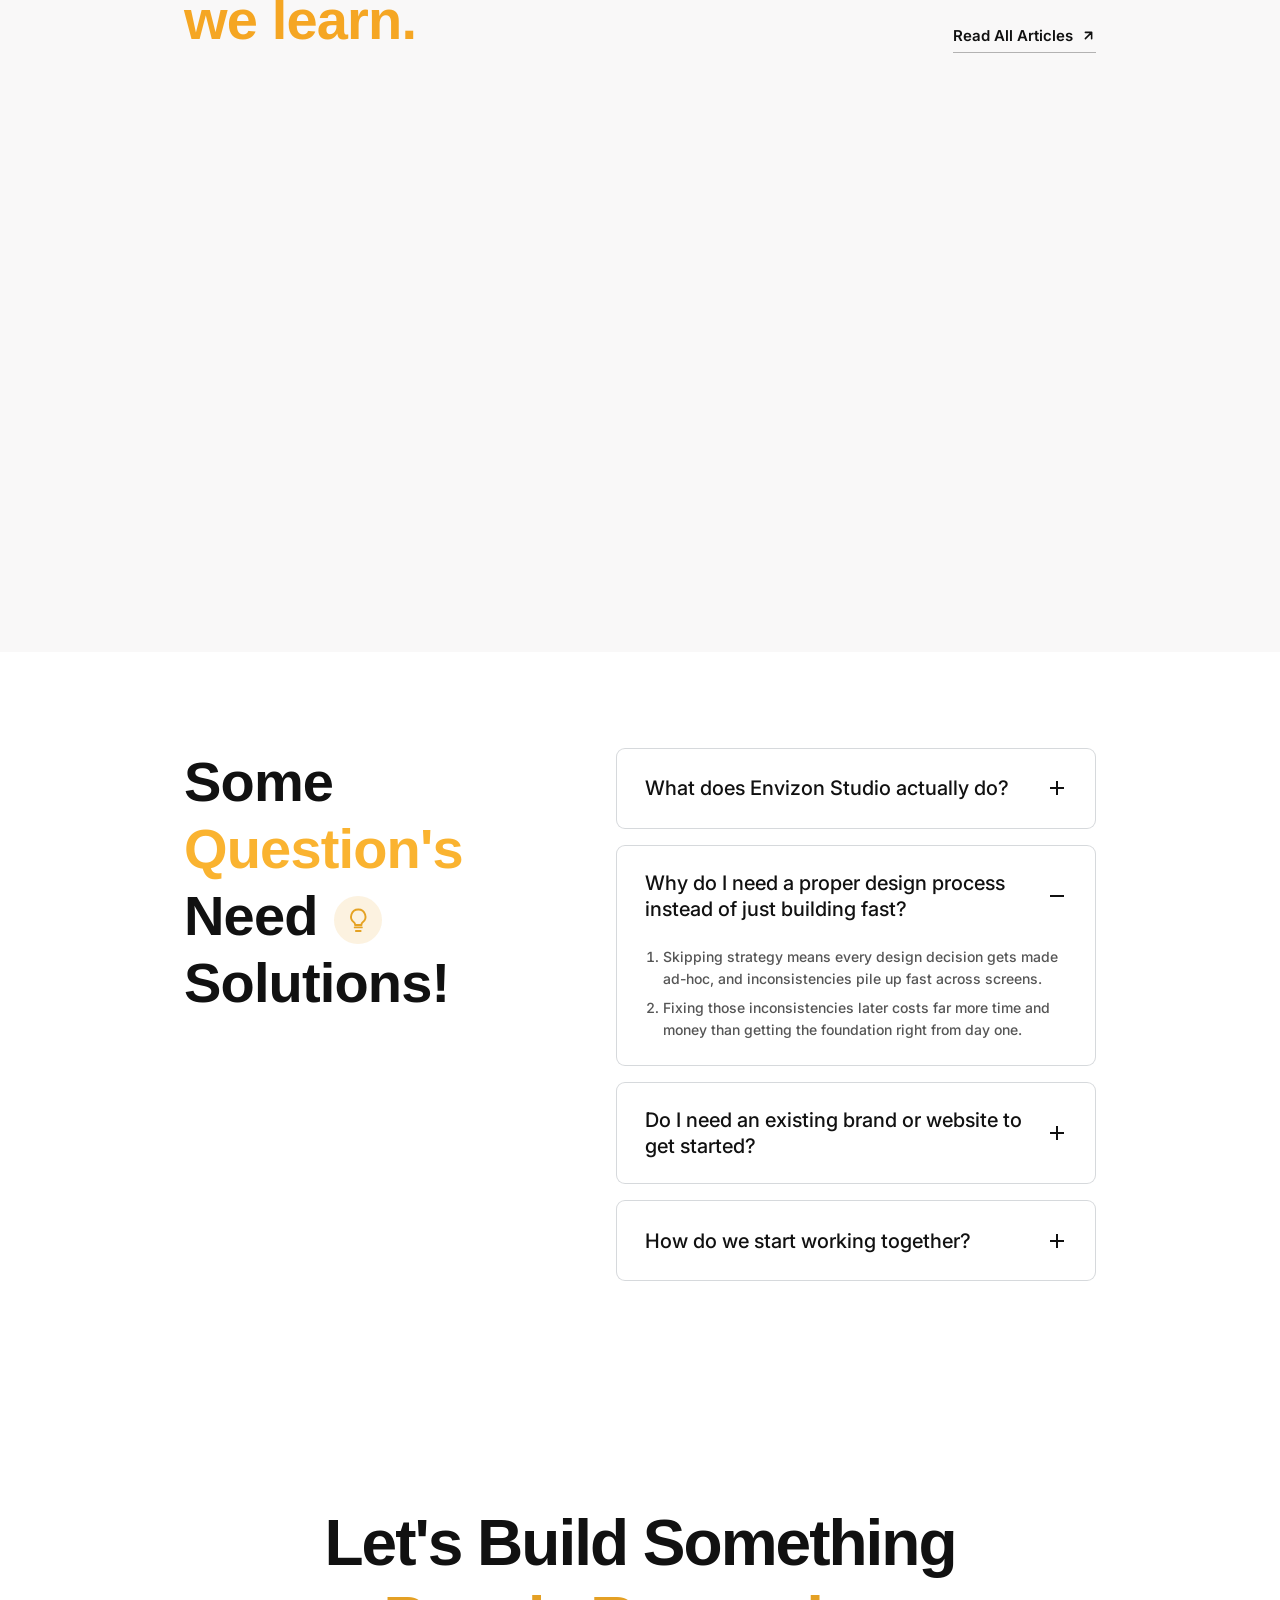
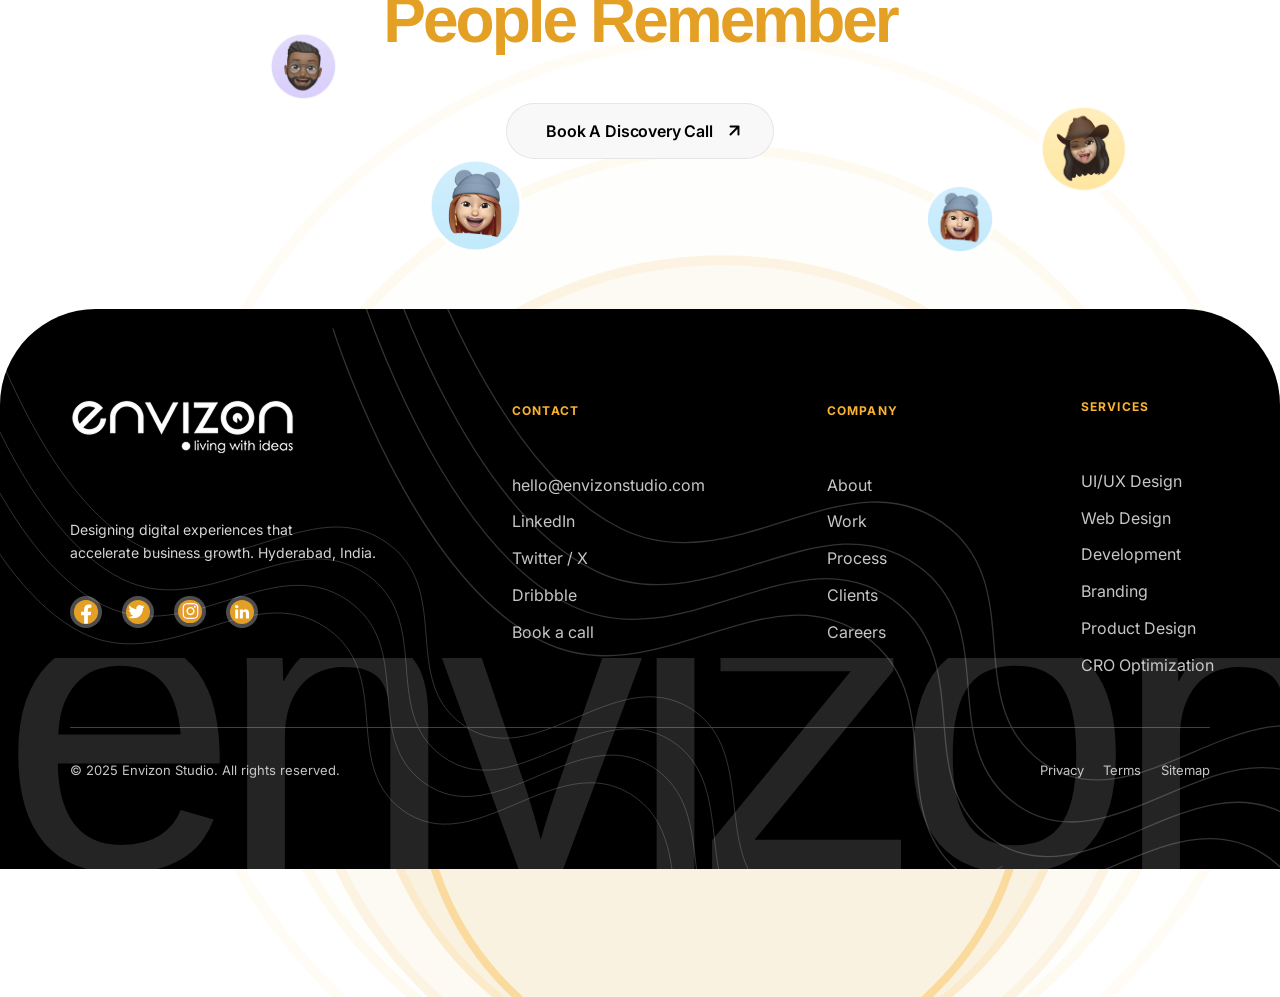
==== commit 82056ad5: "new-changes:3" ====
--- a/index.html
+++ b/index.html
@@ -117,7 +117,10 @@
         </p>
 
         <div class="hero-buttons">
-            <button class="btn btn-primary">Let's Build Now</button>
+            <button class="btn btn-primary">
+                <span>Let's Build Now</span>
+                <svg class="svg-arrow" viewBox="0 0 24 24" fill="none" stroke="currentColor" stroke-width="2" stroke-linecap="round" stroke-linejoin="round"><path d="M7 17L17 7M17 7H7M17 7V17"/></svg>
+            </button>
             <a href="#" class="btn btn-secondary">
                 <span class="play-icon">▶</span>
                 View Our Work
@@ -363,7 +366,7 @@
 
                     <a href="#" class="craft-header__cta">
                         Contact Now
-                        <span class="craft-header__cta-icon" aria-hidden="true">↗</span>
+                        <svg class="craft-header__cta-icon svg-arrow" viewBox="0 0 24 24" fill="none" stroke="currentColor" stroke-width="2" stroke-linecap="round" stroke-linejoin="round"><path d="M7 17L17 7M17 7H7M17 7V17"/></svg>
                     </a>
 
                     <p class="craft-header__text">
@@ -801,7 +804,7 @@
 
             <a href="#" class="insights__link">
                 Read All Articles
-                <span class="insights__link-arrow" aria-hidden="true">↗</span>
+                <svg class="insights__link-arrow svg-arrow" viewBox="0 0 24 24" fill="none" stroke="currentColor" stroke-width="2" stroke-linecap="round" stroke-linejoin="round"><path d="M7 17L17 7M17 7H7M17 7V17"/></svg>
             </a>
 
         </div>
@@ -1040,7 +1043,7 @@
       <div class="cta-button-wrapper">
         <button class="link6">
           <div class="book-a-discovery">Book A Discovery Call</div>
-          <img class="svg-icon" alt="" src="assets/images/services/SVG1.svg" />
+          <svg class="svg-icon svg-arrow" viewBox="0 0 24 24" fill="none" stroke="currentColor" stroke-width="2" stroke-linecap="round" stroke-linejoin="round"><path d="M7 17L17 7M17 7H7M17 7V17"/></svg>
         </button>
       </div>
     </div>
--- a/assets/css/components/buttons.css
+++ b/assets/css/components/buttons.css
@@ -23,6 +23,29 @@
     gap:10px;
     min-height:44px;
     transition:all .3s ease;
+}
+
+/* Universal SVG Arrow styles */
+.svg-arrow {
+    width: 1em;
+    height: 1em;
+    stroke: currentColor;
+    stroke-width: 2.5;
+    fill: none;
+    display: inline-block;
+    vertical-align: middle;
+    flex-shrink: 0;
+    transition: transform 0.3s ease;
+}
+
+/* Premium hover translation for arrows */
+.btn:hover .svg-arrow,
+.craft-header__cta:hover .svg-arrow,
+.insights__link:hover .svg-arrow,
+.stats-highlight__link:hover .svg-arrow,
+.header-btn:hover .svg-arrow,
+.link6:hover .svg-arrow {
+    transform: translate(3px, -3px);
 }
 
 .btn-primary{
--- a/assets/css/components/craft-services.css
+++ b/assets/css/components/craft-services.css
@@ -310,8 +310,12 @@
 }
 
 @media(max-width:860px){
+    /* stacking the two columns turns the grid gap into a single row gap, so
+       the card is kept legible-but-compact by shrinking its own type scale
+       and spacing rather than growing the stage to match — a card taller
+       than the viewport reads as "cut off", not spacious */
     :root{
-        --craft-stage-height:clamp(560px, 82vh, 720px);
+        --craft-stage-height:clamp(500px, 76vh, 660px);
     }
 
     .craft-header__grid{
@@ -325,8 +329,59 @@
 
     .service-panel__inner{
         grid-template-columns:1fr;
-        gap:24px;
-        padding:32px 24px;
+        gap:12px;
+        padding:26px 22px;
+    }
+
+    .service-panel__index{
+        font-size:12px;
+        margin-bottom:6px;
+    }
+
+    .service-panel__title{
+        font-size:22px;
+        margin-bottom:8px;
+    }
+
+    .service-panel__desc{
+        font-size:13px;
+        line-height:1.5;
+        display:-webkit-box;
+        -webkit-line-clamp:3;
+        -webkit-box-orient:vertical;
+        overflow:hidden;
+    }
+
+    .service-panel__label{
+        font-size:11px;
+        margin-bottom:8px;
+    }
+
+    .service-panel__impact{
+        padding:14px 16px;
+        margin-bottom:10px;
+    }
+
+    .service-panel__impact-label{
+        font-size:10px;
+        margin-bottom:6px;
+    }
+
+    .service-panel__impact-text{
+        font-size:12.5px;
+        display:-webkit-box;
+        -webkit-line-clamp:2;
+        -webkit-box-orient:vertical;
+        overflow:hidden;
+    }
+
+    .service-panel__tags{
+        gap:6px;
+    }
+
+    .service-panel__tag{
+        padding:5px 12px;
+        font-size:11px;
     }
 }
 
@@ -336,15 +391,39 @@
     }
 
     :root{
-        --craft-stage-height:clamp(600px, 88vh, 780px);
+        --craft-stage-height:clamp(460px, 70vh, 600px);
     }
 
     .service-panel__inner{
-        padding:24px 18px;
-        border-radius:18px;
+        padding:20px 16px;
+        gap:10px;
+        border-radius:16px;
+    }
+
+    .service-panel__title{
+        font-size:19px;
+        margin-bottom:6px;
+    }
+
+    .service-panel__desc{
+        font-size:12.5px;
+    }
+
+    .service-panel__label{
+        margin-bottom:6px;
     }
 
     .service-panel__impact{
-        padding:18px 20px;
-    }
-}
+        padding:12px 14px;
+        margin-bottom:8px;
+    }
+
+    .service-panel__tags{
+        gap:6px;
+    }
+
+    .service-panel__tag{
+        padding:5px 10px;
+        font-size:11px;
+    }
+}
--- a/assets/css/components/workflow-showcase.css
+++ b/assets/css/components/workflow-showcase.css
@@ -165,12 +165,13 @@
 }
 
 .workflow-showcase__card-float{
-    animation:workflow-float 4s ease-in-out infinite alternate;
+    animation:workflow-float 5s ease-in-out infinite alternate;
 }
 
 @keyframes workflow-float{
-    from{ transform:translateY(0); }
-    to{ transform:translateY(6px); }
+    0% { transform: translateY(0) rotate(0deg); }
+    50% { transform: translateY(8px) rotate(1.5deg); }
+    100% { transform: translateY(0) rotate(-1.5deg); }
 }
 
 .workflow-showcase__card-img{
@@ -189,7 +190,7 @@
 }
 
 .workflow-showcase__card-img--sprint{
-    width:148px;
+    width:178px;
     transform:rotate(-6deg);
 }
 
@@ -233,7 +234,7 @@
 }
 
 .workflow-showcase__card-img--analytics{
-    width:148px;
+    width:178px;
     transform:rotate(8deg);
 }
 
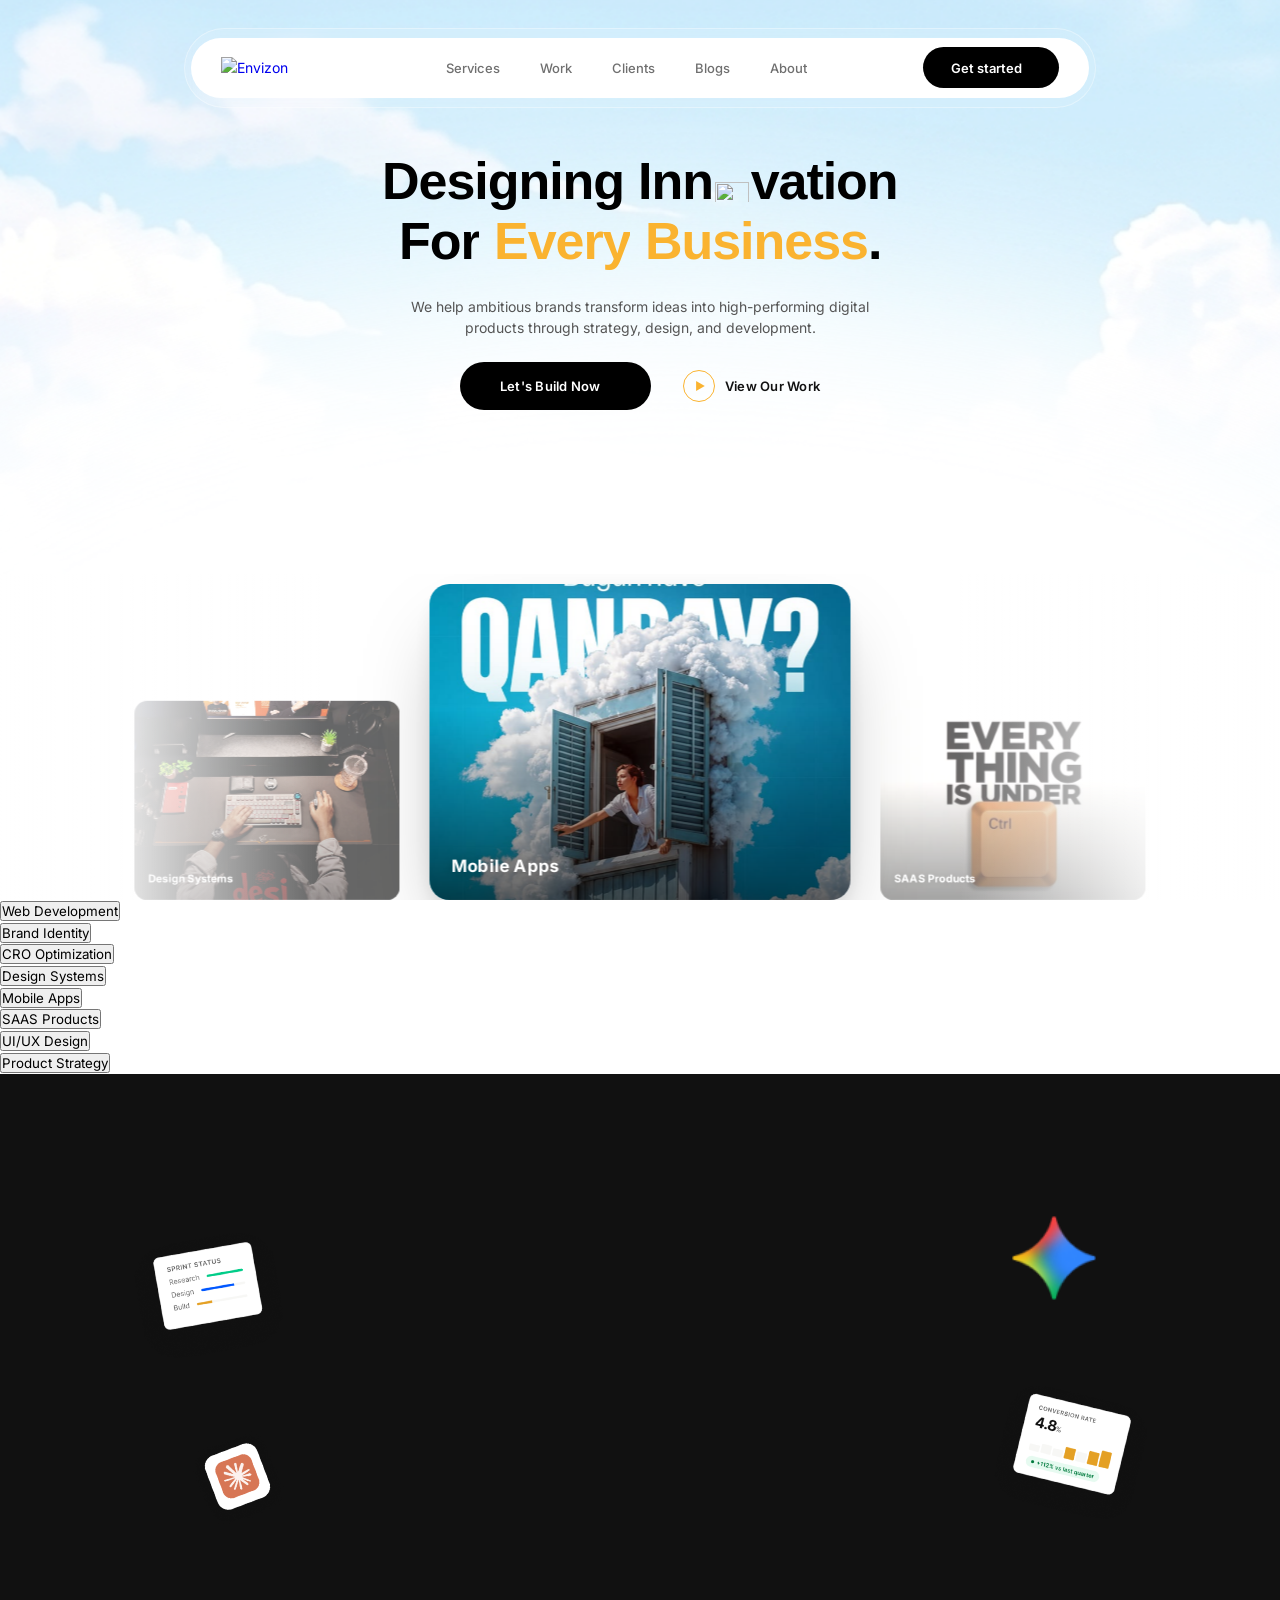
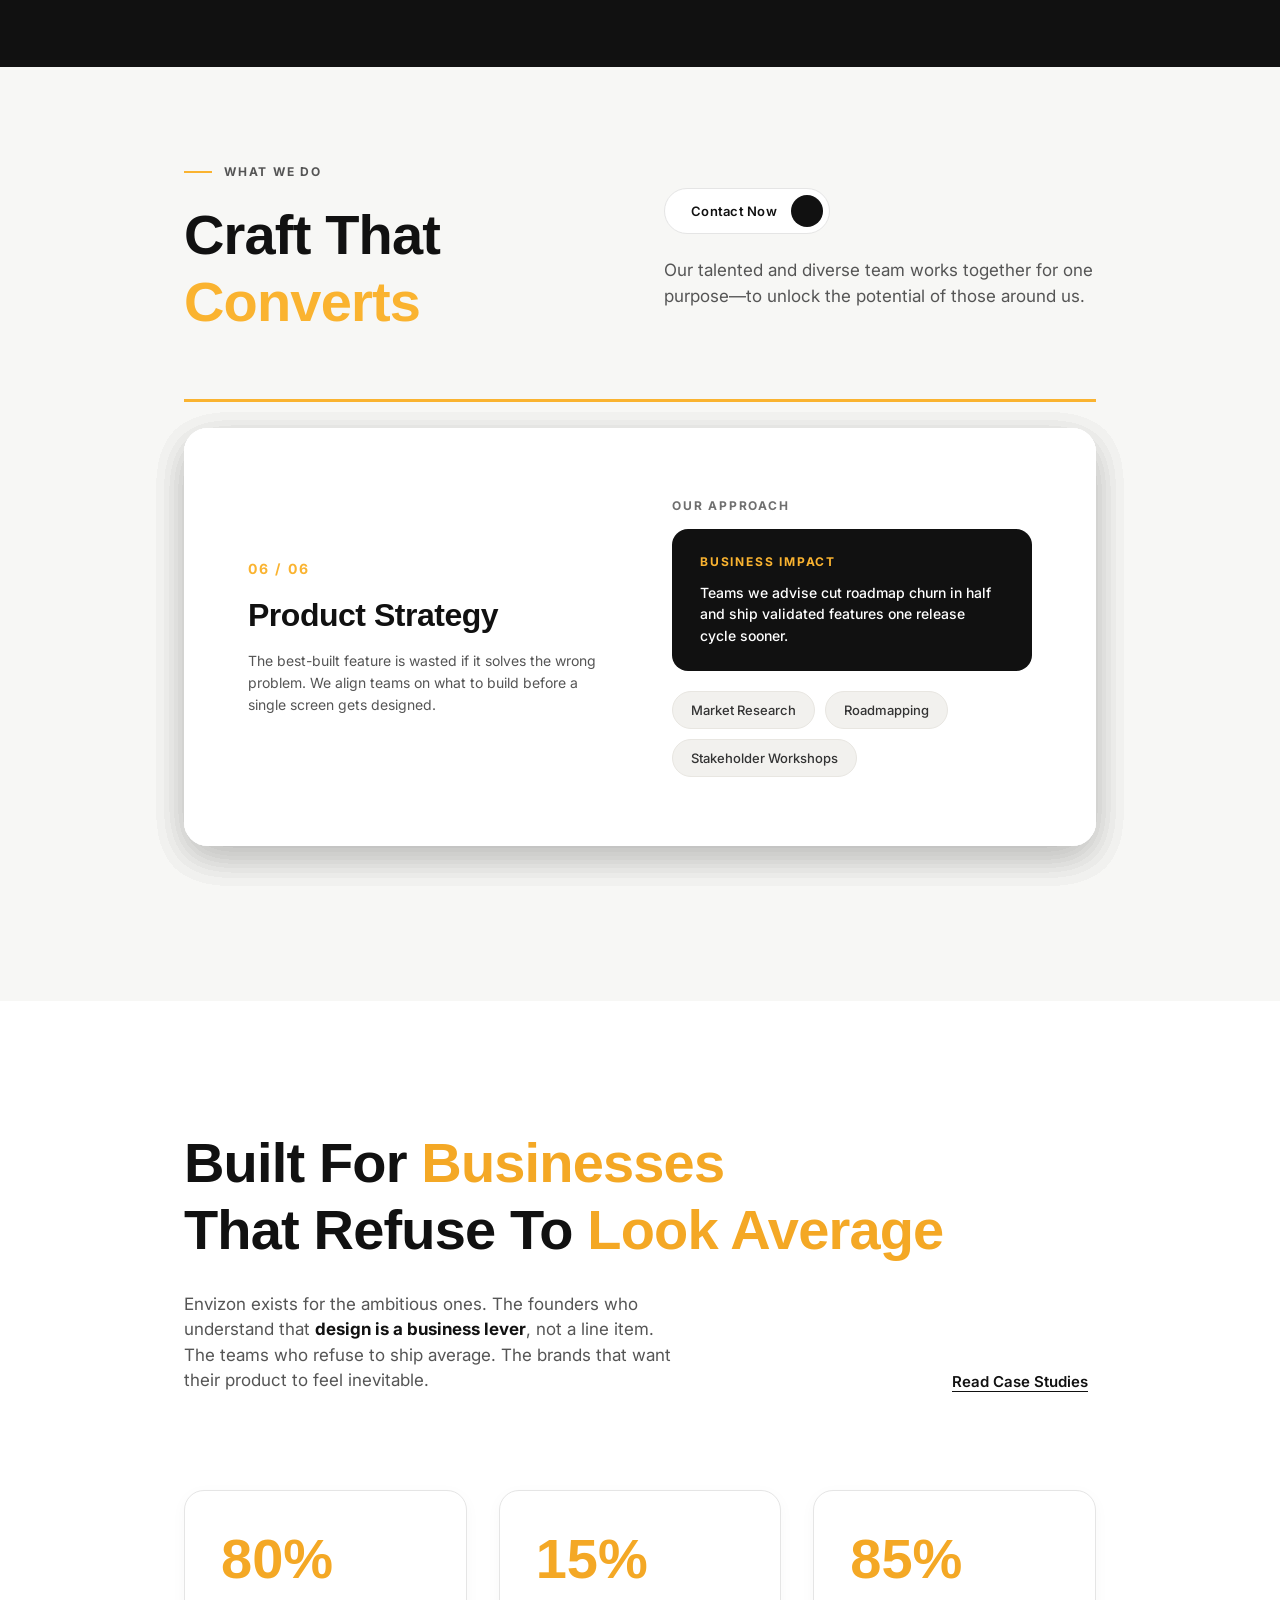
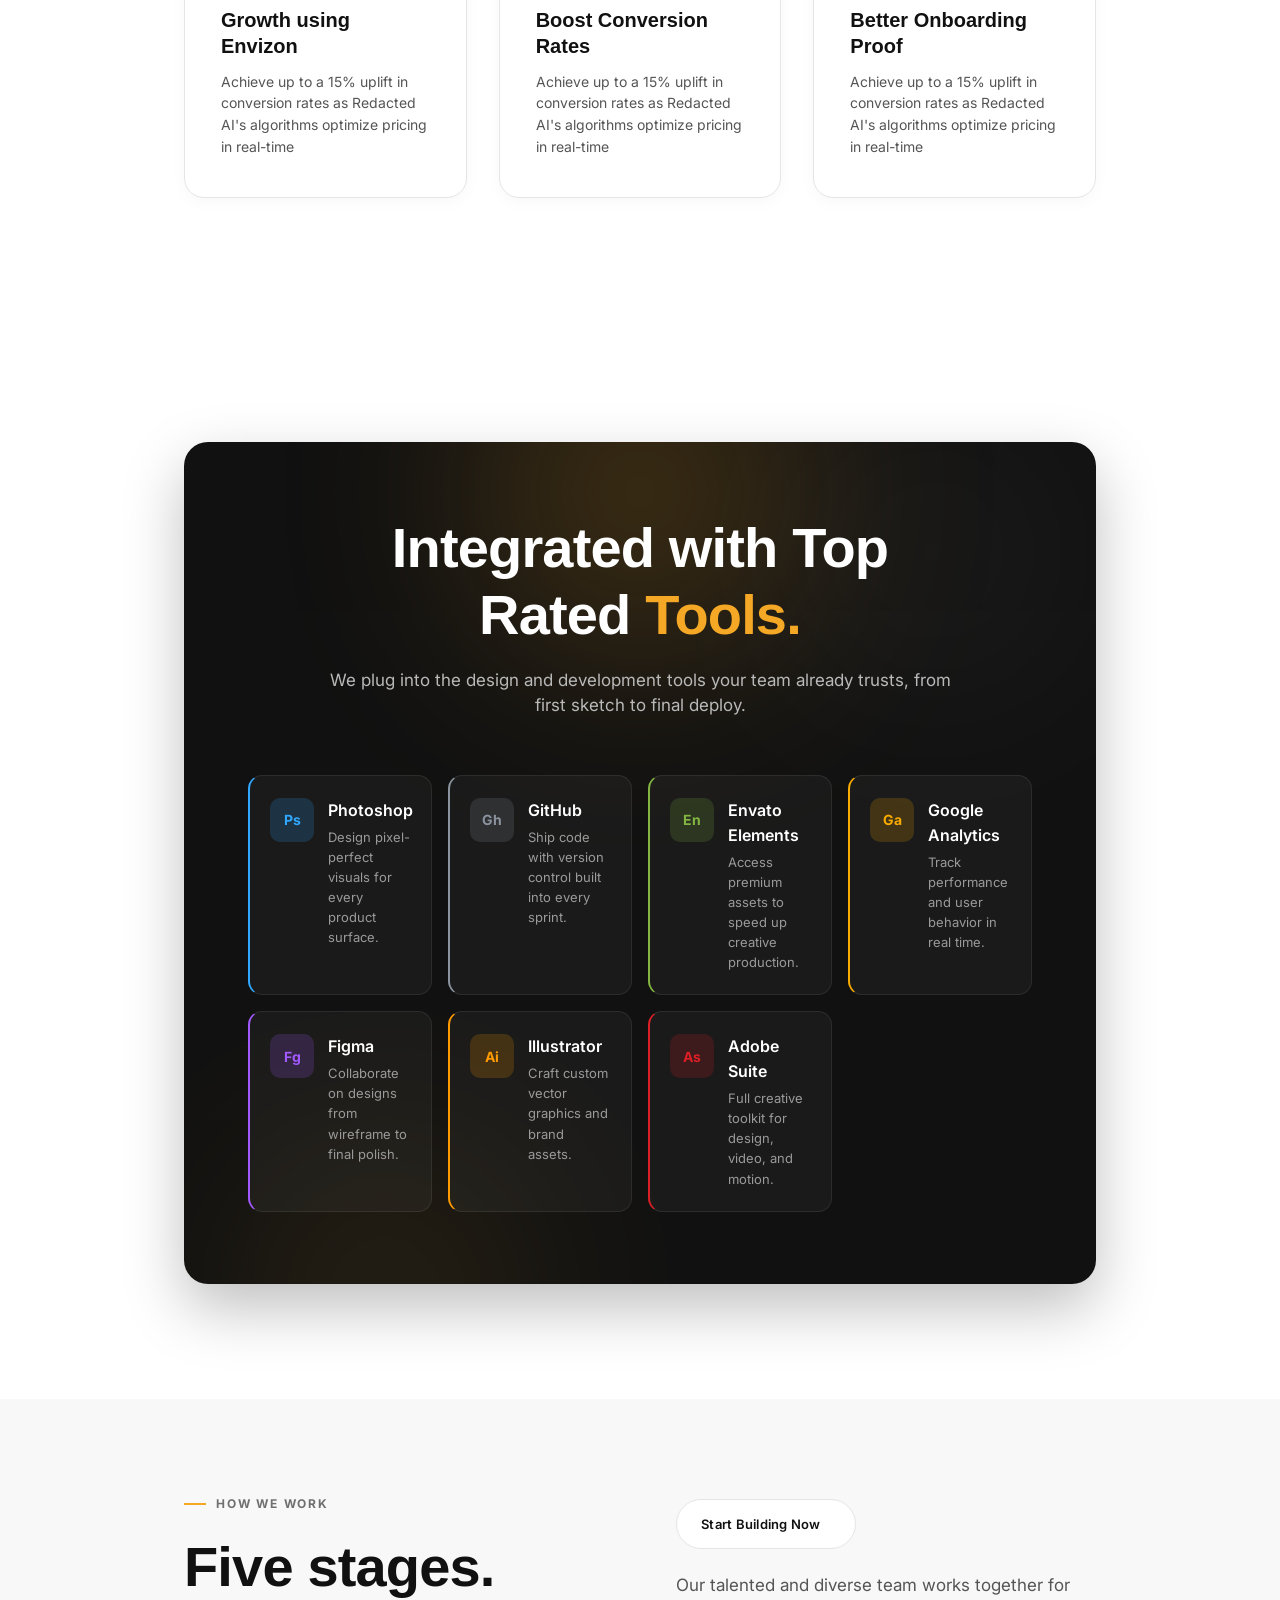
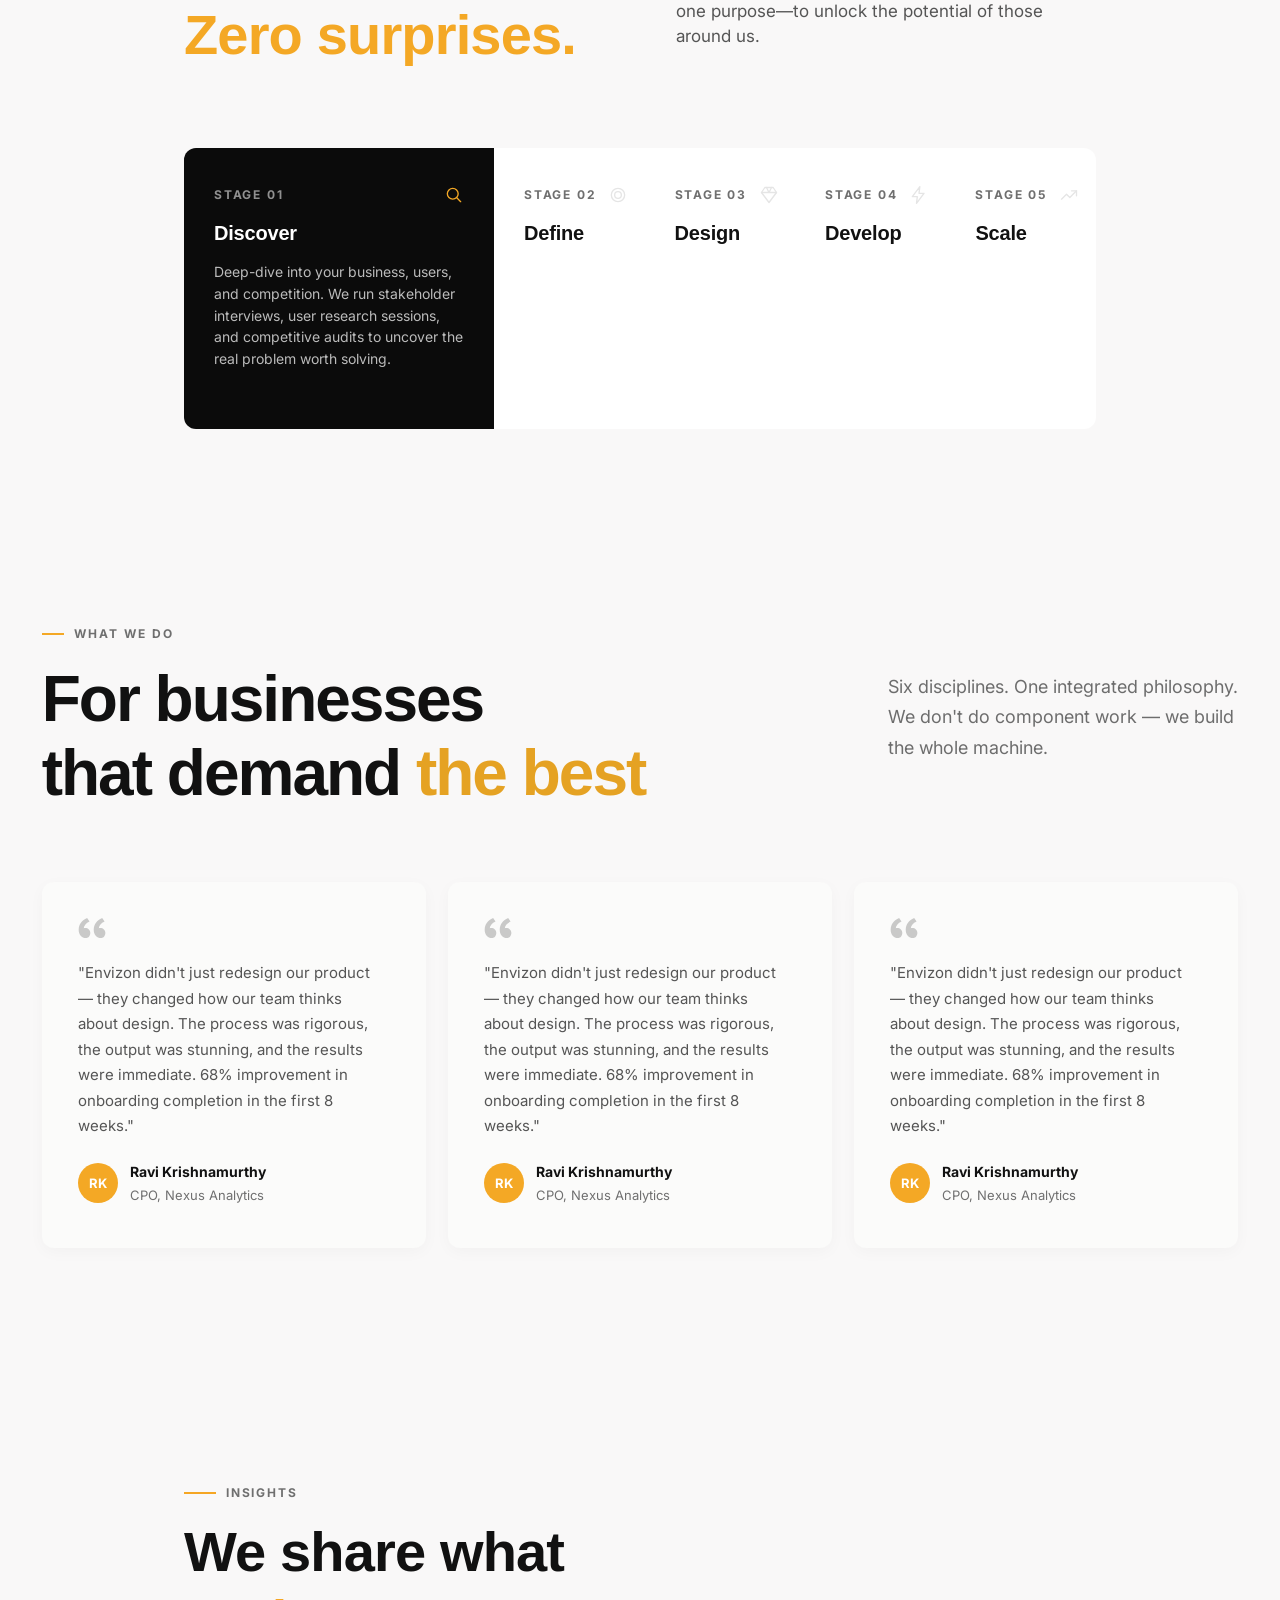
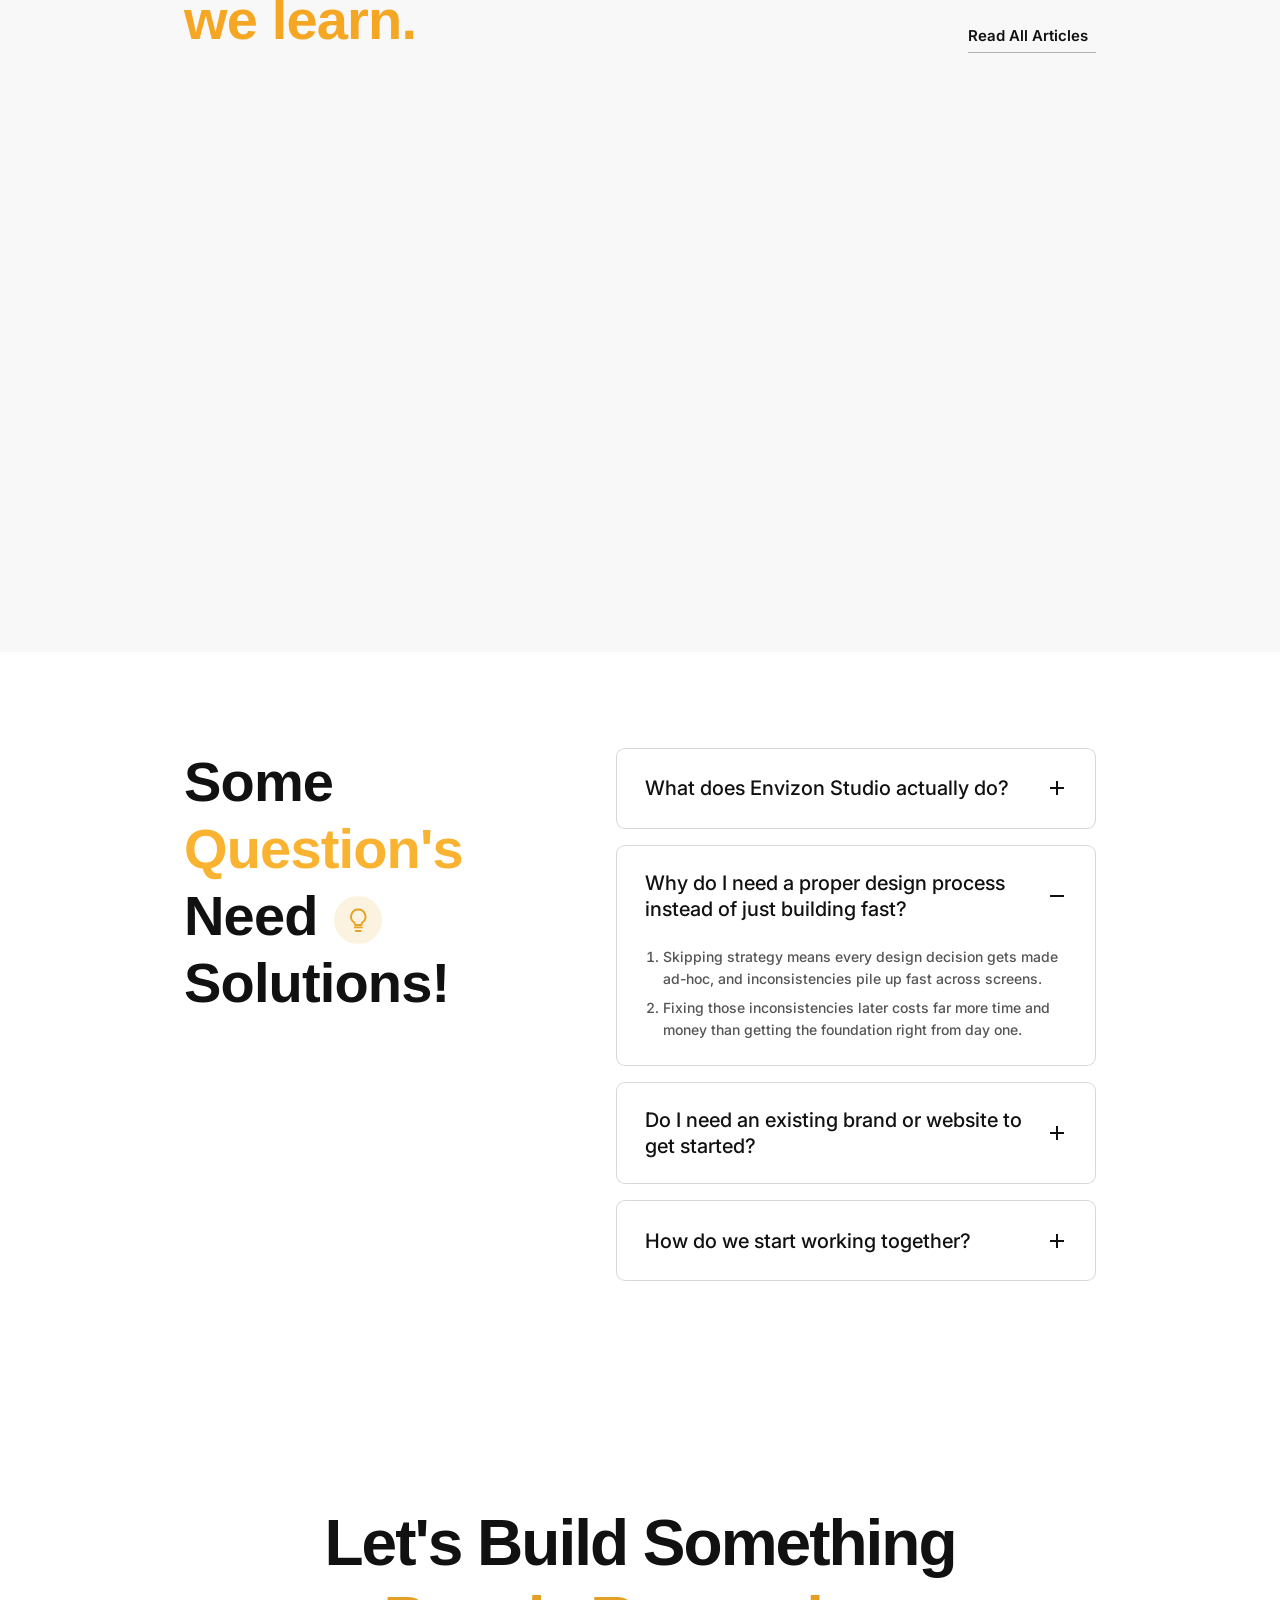
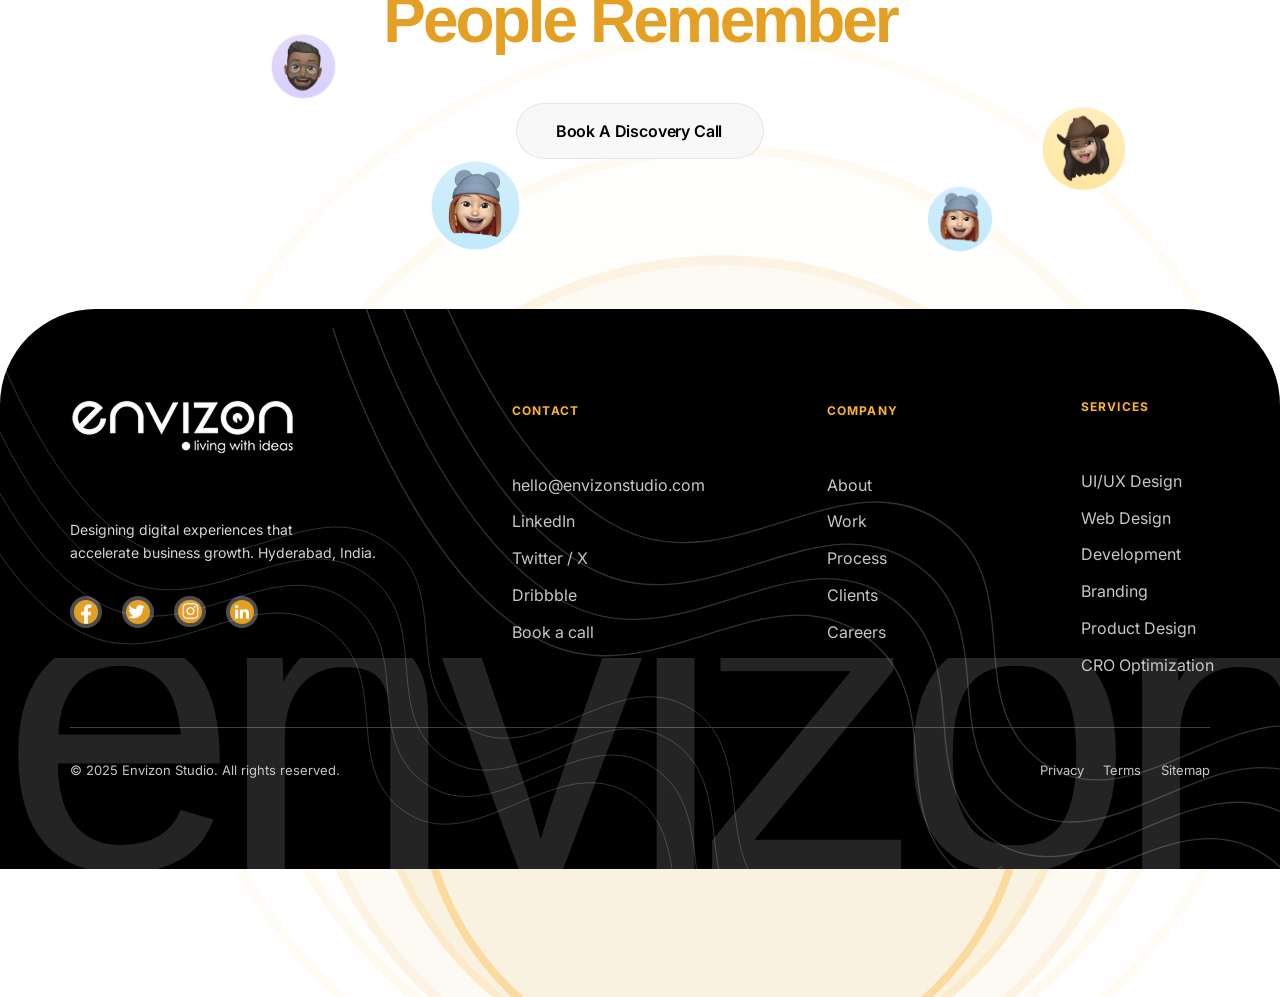
==== commit c0c1c06c: "new-changes:4" ====
--- a/index.html
+++ b/index.html
@@ -21,6 +21,10 @@
 
     <link href="https://fonts.googleapis.com/css2?family=Poppins:wght@300;400;500;600;700;800&family=Inter:wght@400;500;600;700;800&display=swap"
           rel="stylesheet">
+
+    <!-- Phosphor Icons -->
+    <link rel="stylesheet" type="text/css"
+          href="https://cdn.jsdelivr.net/npm/@phosphor-icons/web@2.1.1/src/regular/style.css"/>
 
     <!-- CSS -->
 
@@ -119,7 +123,7 @@
         <div class="hero-buttons">
             <button class="btn btn-primary">
                 <span>Let's Build Now</span>
-                <svg class="svg-arrow" viewBox="0 0 24 24" fill="none" stroke="currentColor" stroke-width="2" stroke-linecap="round" stroke-linejoin="round"><path d="M7 17L17 7M17 7H7M17 7V17"/></svg>
+                <i class="ph ph-arrow-up-right"></i>
             </button>
             <a href="#" class="btn btn-secondary">
                 <span class="play-icon">▶</span>
@@ -366,7 +370,7 @@
 
                     <a href="#" class="craft-header__cta">
                         Contact Now
-                        <svg class="craft-header__cta-icon svg-arrow" viewBox="0 0 24 24" fill="none" stroke="currentColor" stroke-width="2" stroke-linecap="round" stroke-linejoin="round"><path d="M7 17L17 7M17 7H7M17 7V17"/></svg>
+                        <i class="ph ph-arrow-up-right craft-header__cta-icon"></i>
                     </a>
 
                     <p class="craft-header__text">
@@ -421,7 +425,7 @@
 
                     <a href="#" class="stats-highlight__link">
                         Read Case Studies
-                        <svg viewBox="0 0 24 24" fill="none" stroke="currentColor" stroke-width="2" stroke-linecap="round" stroke-linejoin="round"><path d="M7 17L17 7M17 7H7M17 7V17"/></svg>
+                        <i class="ph ph-arrow-up-right"></i>
                     </a>
 
                 </div>
@@ -570,7 +574,7 @@
 
                 <a href="#" class="how-we-work__cta">
                     Start Building Now
-                    <span aria-hidden="true">↗</span>
+                    <i class="ph ph-arrow-up-right"></i>
                 </a>
 
                 <p class="how-we-work__text">
@@ -804,7 +808,7 @@
 
             <a href="#" class="insights__link">
                 Read All Articles
-                <svg class="insights__link-arrow svg-arrow" viewBox="0 0 24 24" fill="none" stroke="currentColor" stroke-width="2" stroke-linecap="round" stroke-linejoin="round"><path d="M7 17L17 7M17 7H7M17 7V17"/></svg>
+                <i class="ph ph-arrow-up-right insights__link-arrow"></i>
             </a>
 
         </div>
@@ -1043,7 +1047,7 @@
       <div class="cta-button-wrapper">
         <button class="link6">
           <div class="book-a-discovery">Book A Discovery Call</div>
-          <svg class="svg-icon svg-arrow" viewBox="0 0 24 24" fill="none" stroke="currentColor" stroke-width="2" stroke-linecap="round" stroke-linejoin="round"><path d="M7 17L17 7M17 7H7M17 7V17"/></svg>
+          <i class="ph ph-arrow-up-right"></i>
         </button>
       </div>
     </div>
--- a/css/header.css
+++ b/css/header.css
@@ -127,8 +127,16 @@
 }
 
 .header-btn__icon{
-    font-size:14px;
-    flex-shrink:0;
+    font-size:16px;
+    flex-shrink:0;
+    line-height:1;
+    display:inline-flex;
+    align-items:center;
+    transition:transform 0.3s ease;
+}
+
+.header-btn:hover .header-btn__icon{
+    transform:translate(2px,-2px);
 }
 
 /* mobile hamburger toggle */
--- a/assets/css/components/buttons.css
+++ b/assets/css/components/buttons.css
@@ -25,26 +25,21 @@
     transition:all .3s ease;
 }
 
-/* Universal SVG Arrow styles */
-.svg-arrow {
-    width: 1em;
-    height: 1em;
-    stroke: currentColor;
-    stroke-width: 2.5;
-    fill: none;
+/* Universal Phosphor Icon Arrow styles */
+.ph-arrow-up-right {
     display: inline-block;
     vertical-align: middle;
-    flex-shrink: 0;
     transition: transform 0.3s ease;
 }
 
 /* Premium hover translation for arrows */
-.btn:hover .svg-arrow,
-.craft-header__cta:hover .svg-arrow,
-.insights__link:hover .svg-arrow,
-.stats-highlight__link:hover .svg-arrow,
-.header-btn:hover .svg-arrow,
-.link6:hover .svg-arrow {
+.btn:hover .ph-arrow-up-right,
+.craft-header__cta:hover .ph-arrow-up-right,
+.insights__link:hover .ph-arrow-up-right,
+.stats-highlight__link:hover .ph-arrow-up-right,
+.header-btn:hover .ph-arrow-up-right,
+.link6:hover .ph-arrow-up-right,
+.how-we-work__cta:hover .ph-arrow-up-right {
     transform: translate(3px, -3px);
 }
 
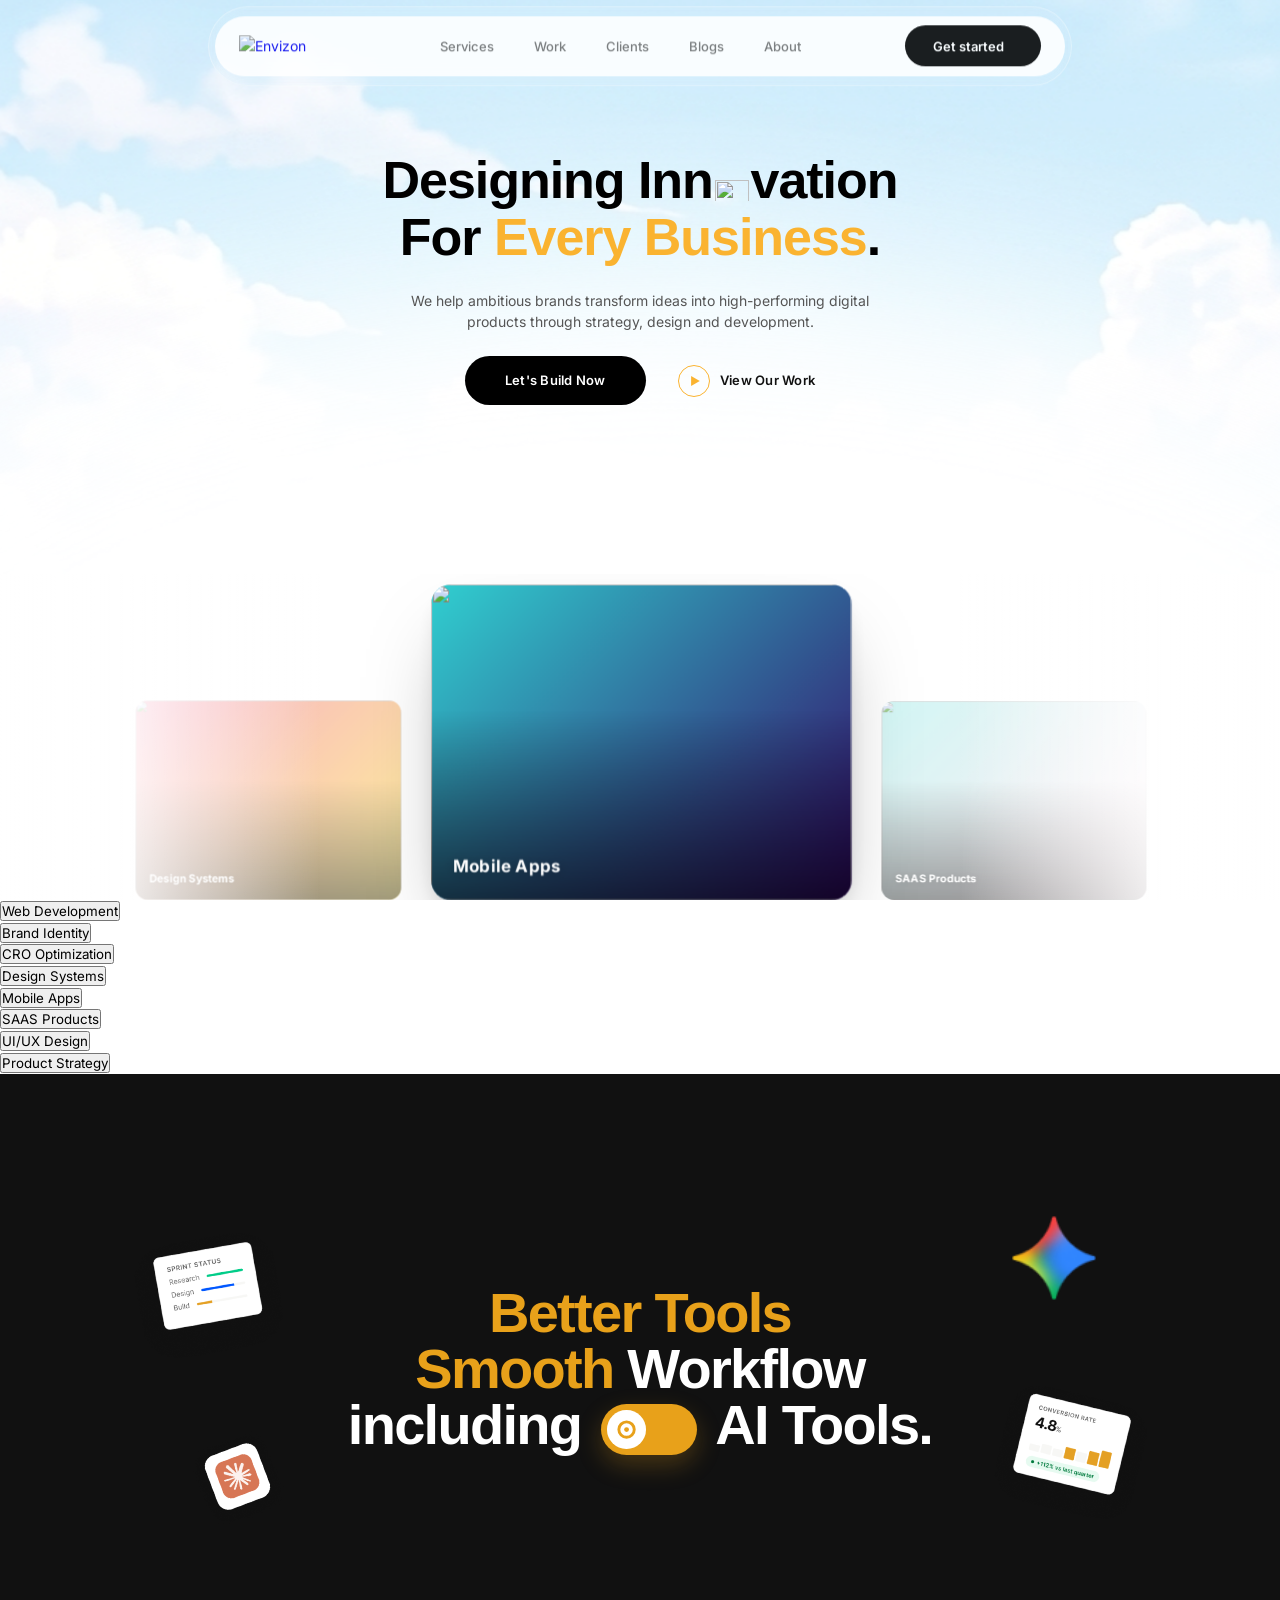
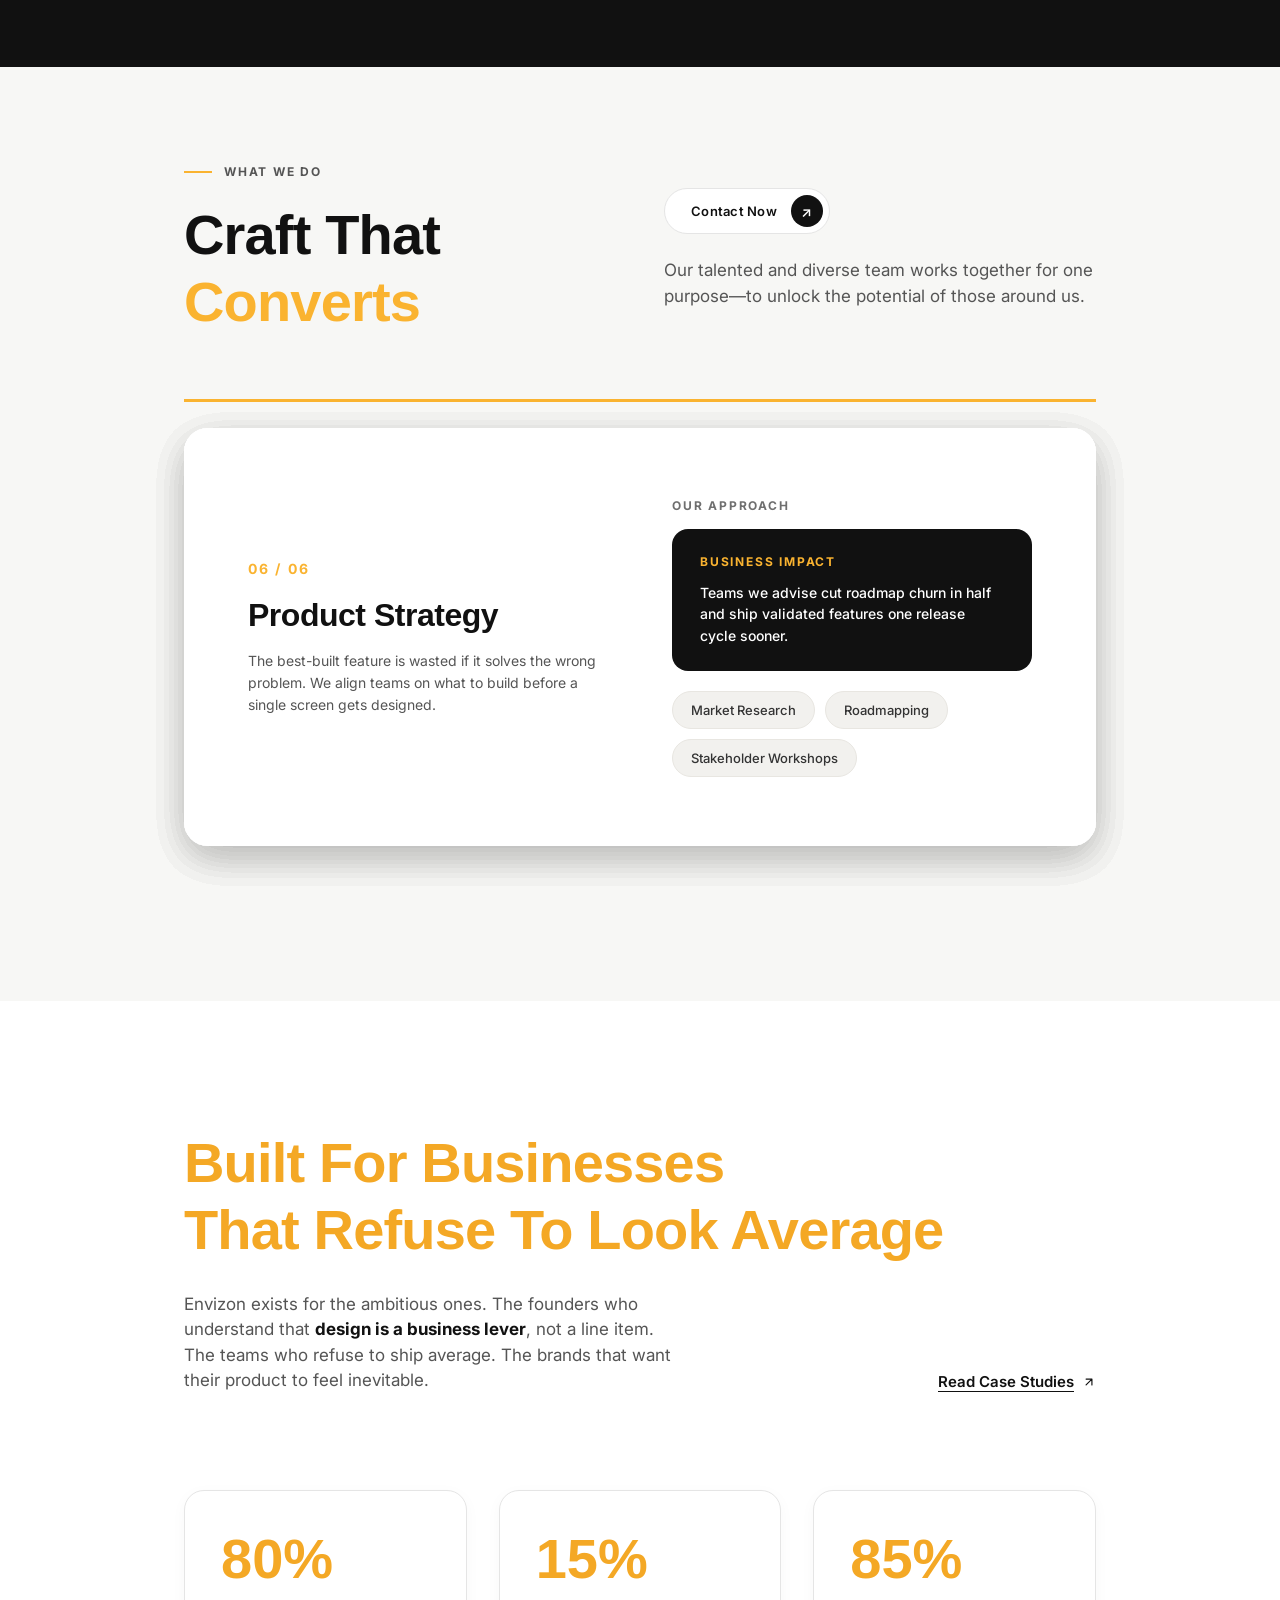
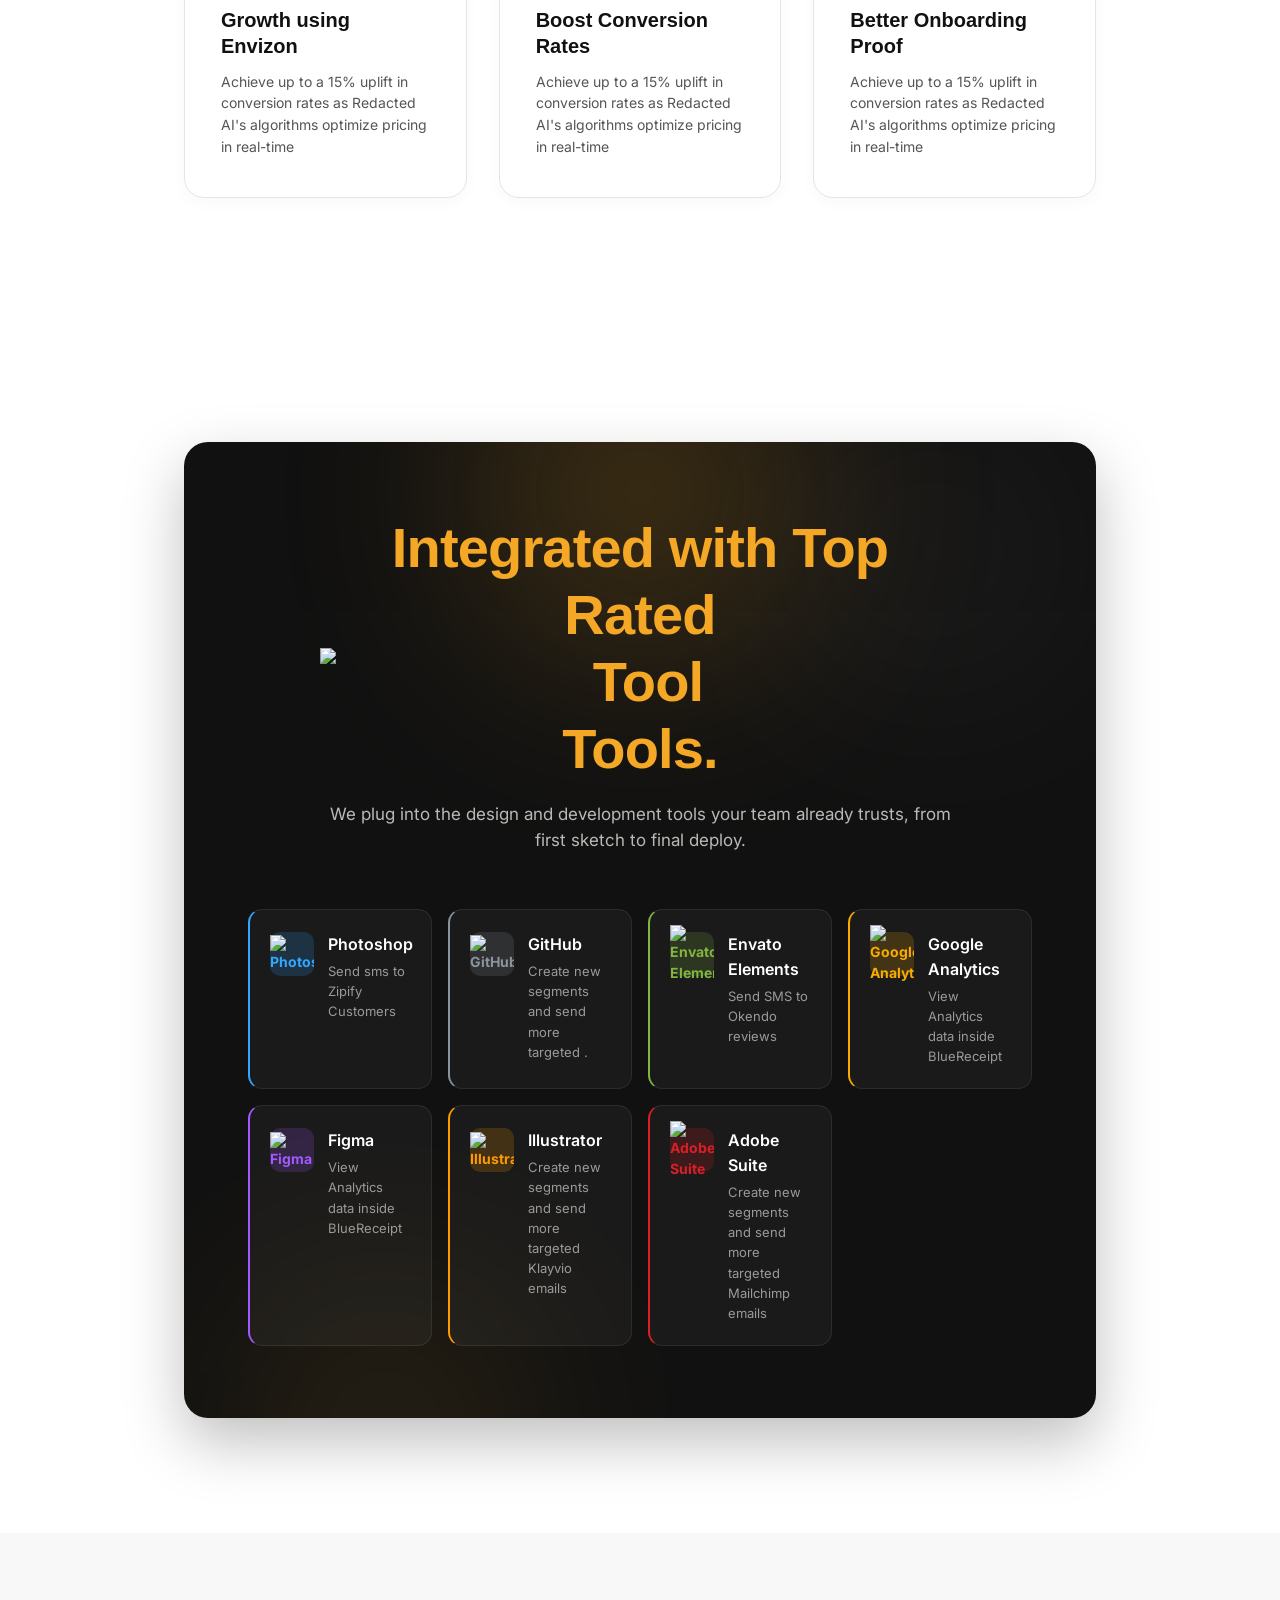
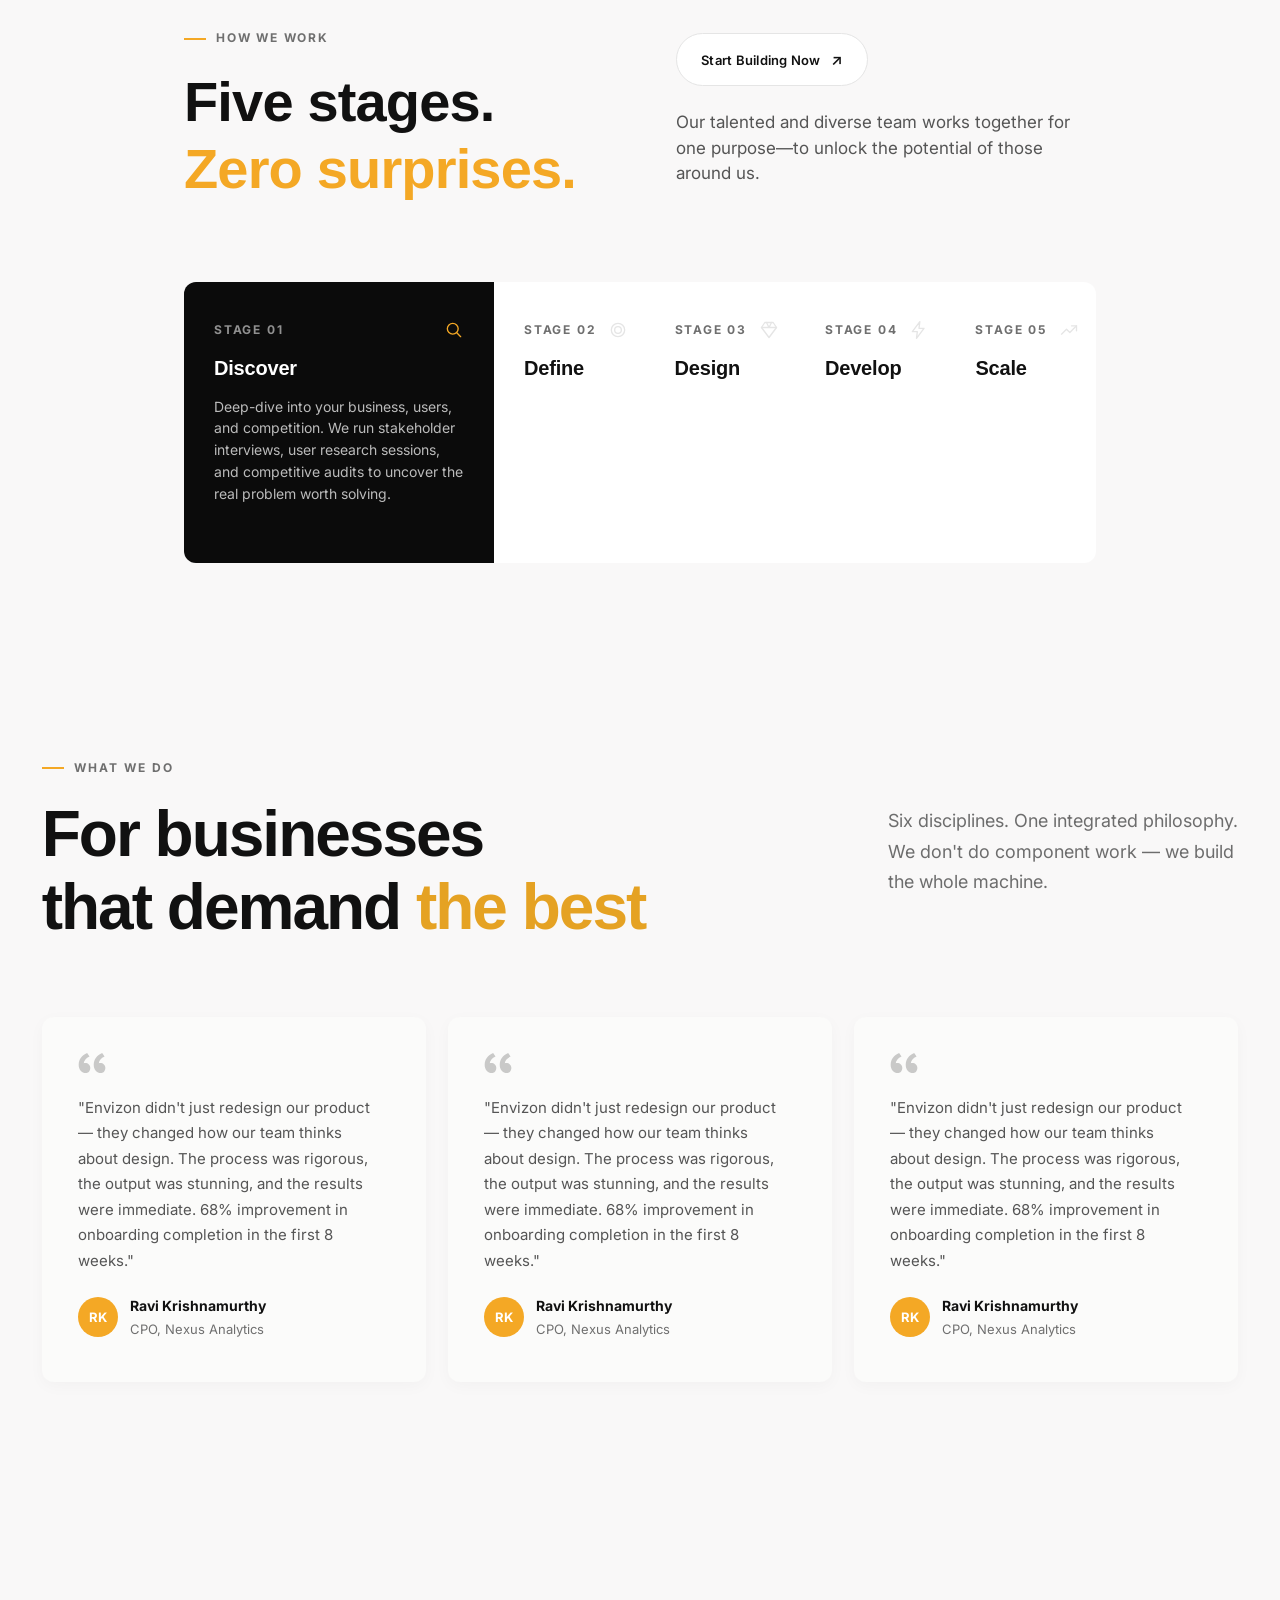
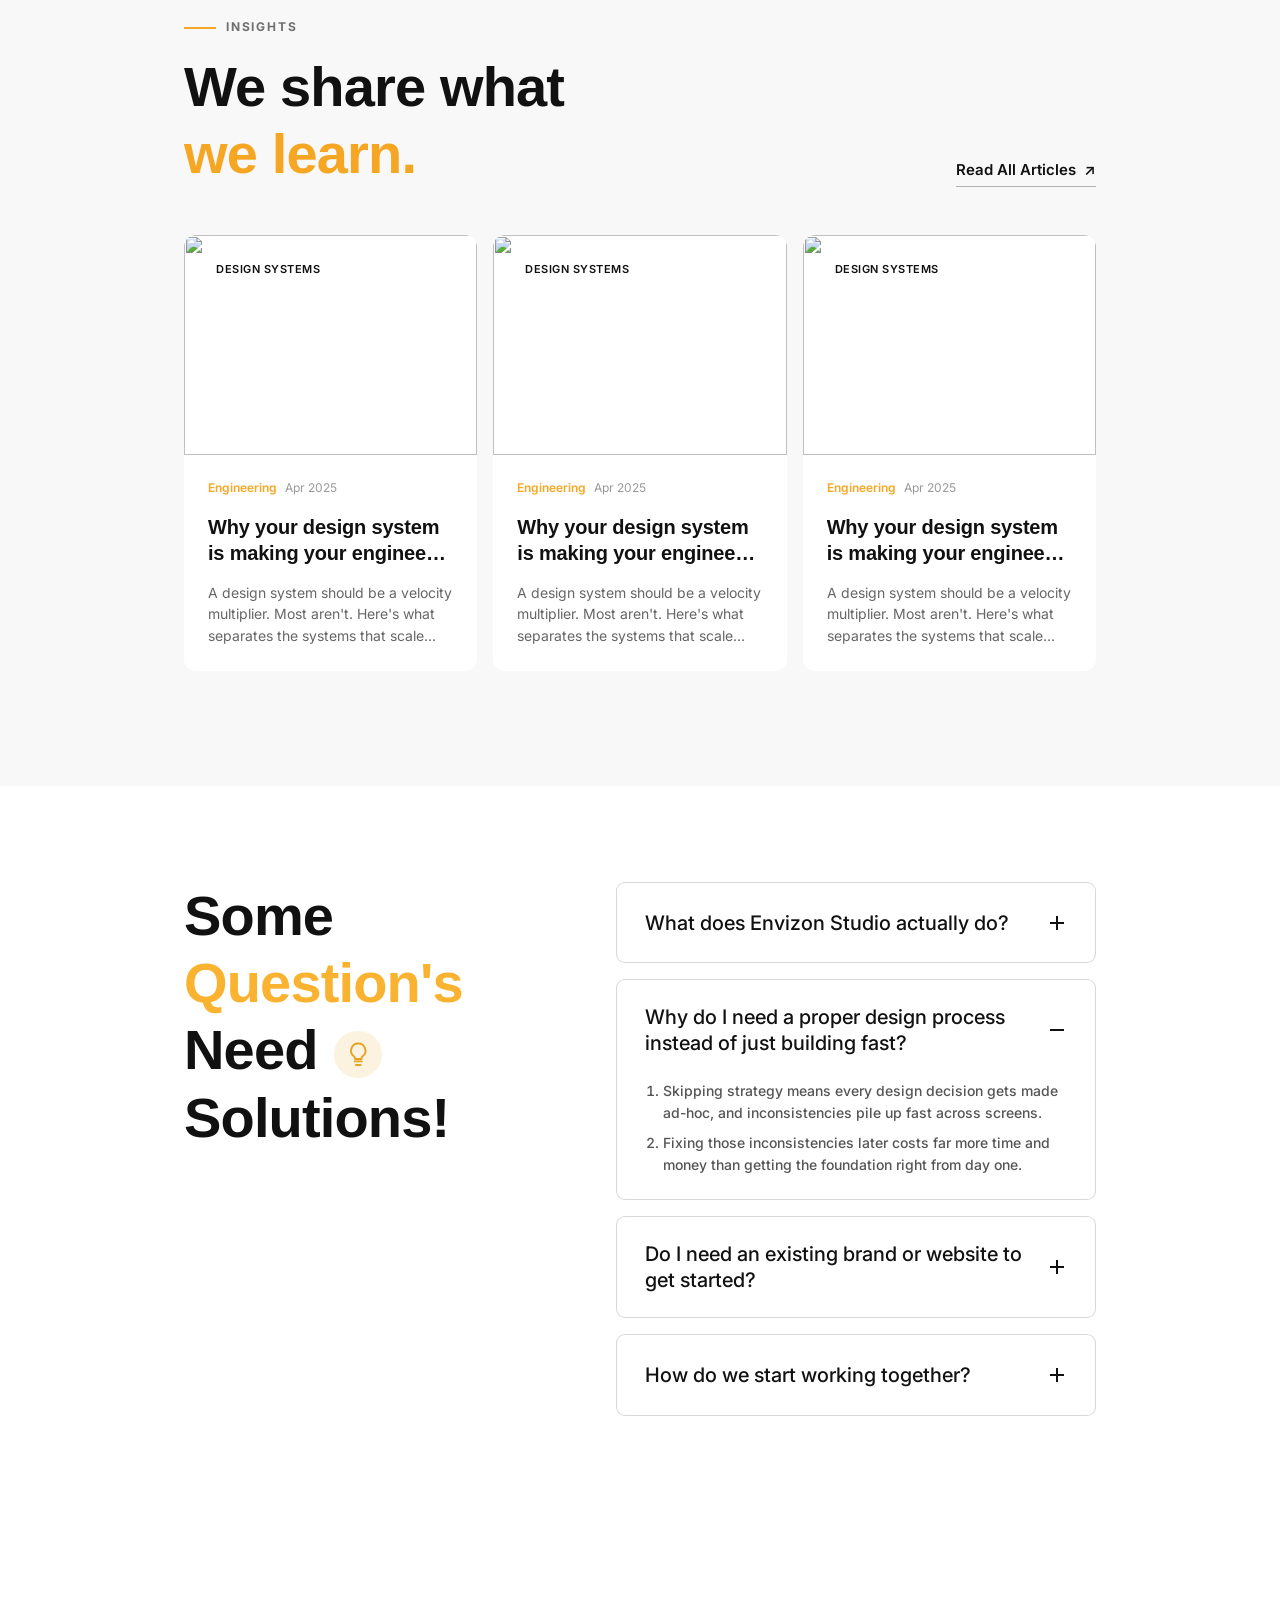
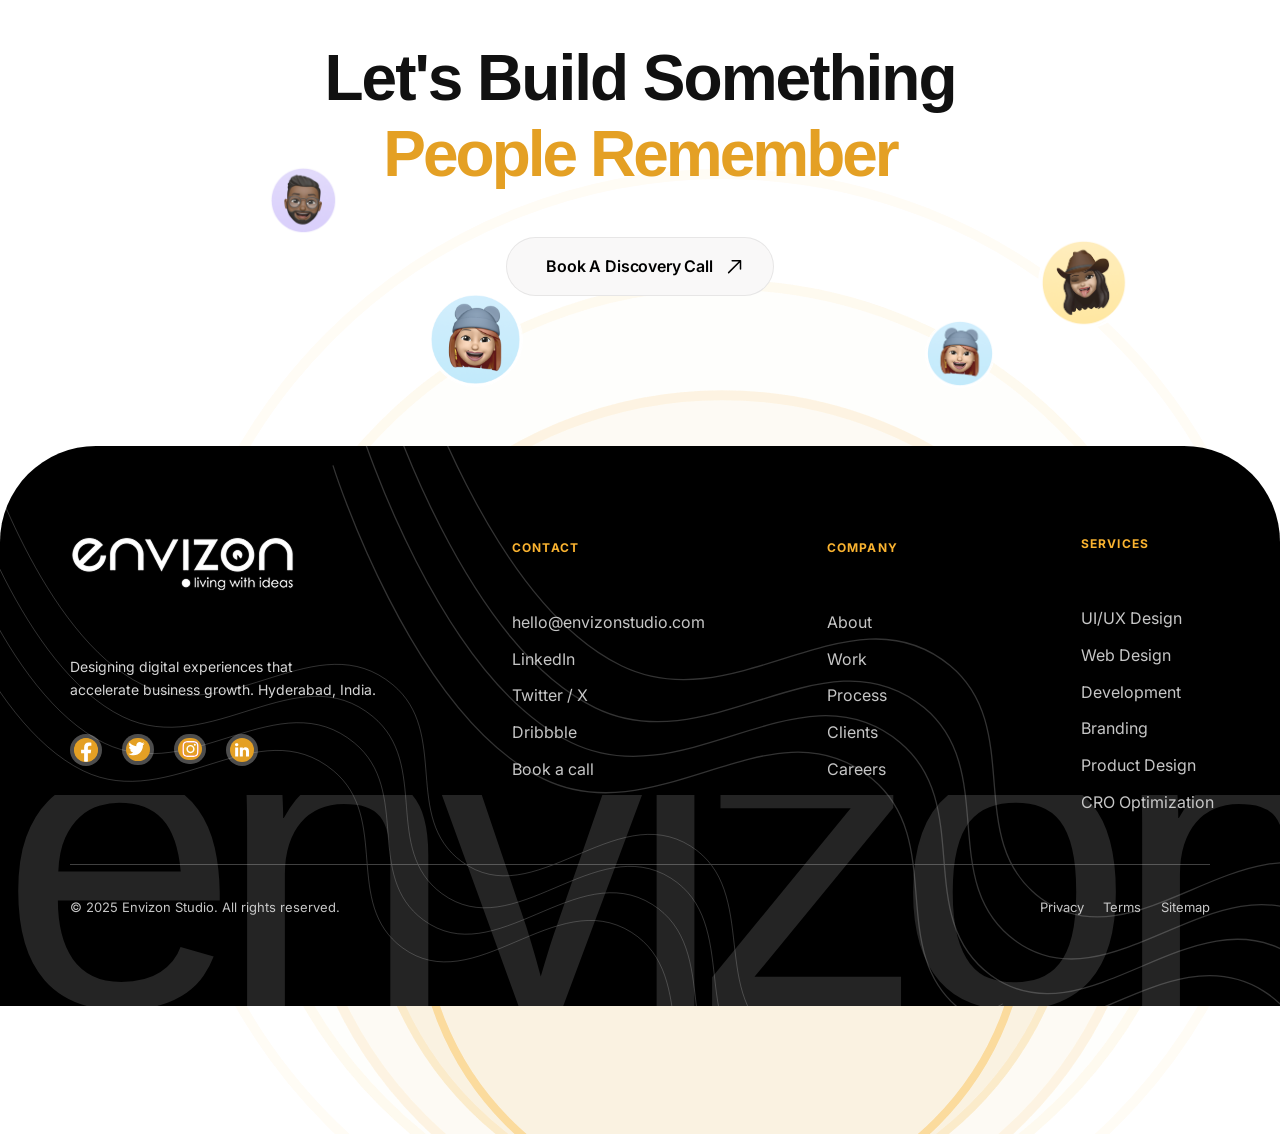
==== commit 42ed54f7: "v1" ====
--- a/index.html
+++ b/index.html
@@ -22,74 +22,73 @@
     <link href="https://fonts.googleapis.com/css2?family=Poppins:wght@300;400;500;600;700;800&family=Inter:wght@400;500;600;700;800&display=swap"
           rel="stylesheet">
 
-    <!-- Phosphor Icons -->
-    <link rel="stylesheet" type="text/css"
-          href="https://cdn.jsdelivr.net/npm/@phosphor-icons/web@2.1.1/src/regular/style.css"/>
-
     <!-- CSS -->
 
     <link rel="stylesheet"
-          href="assets/css/base/variables.css?v=2">
-
-    <link rel="stylesheet"
-          href="assets/css/base/reset.css?v=2">
-
-    <link rel="stylesheet"
-          href="assets/css/base/fonts.css?v=2">
-
-    <link rel="stylesheet"
-          href="assets/css/base/services-variables.css?v=2">
-
-    <link rel="stylesheet"
-          href="css/header.css?v=2">
-
-    <link rel="stylesheet"
-          href="assets/css/components/hero.css?v=2">
-
-    <link rel="stylesheet"
-          href="assets/css/components/buttons.css?v=2">
-
-    <link rel="stylesheet"
-          href="assets/css/components/carousel.css?v=2">
-
-    <link rel="stylesheet"
-          href="assets/css/components/services-bar.css?v=2">
-
-    <link rel="stylesheet"
-          href="assets/css/components/craft-services.css?v=2">
-
-    <link rel="stylesheet"
-          href="assets/css/components/how-we-work.css?v=2">
-
-    <link rel="stylesheet"
-          href="assets/css/components/workflow-showcase.css?v=2">
-
-    <link rel="stylesheet"
-          href="assets/css/components/testimonials.css?v=2">
-
-    <link rel="stylesheet"
-          href="assets/css/components/stats-highlight.css?v=2">
-
-    <link rel="stylesheet"
-          href="assets/css/components/integrations.css?v=2">
-
-    <link rel="stylesheet"
-          href="assets/css/components/services-cta.css?v=2">
-
-    <link rel="stylesheet"
-          href="css/footer.css?v=2">
-
-    <link rel="stylesheet"
-          href="assets/css/components/faq.css?v=2">
-
-    <link rel="stylesheet"
-          href="assets/css/components/insights.css?v=2">
-
-    <link rel="stylesheet"
-          href="assets/css/style.css?v=2">
-
-    <link rel="stylesheet"
-          href="assets/css/responsive.css?v=2">
+          href="assets/css/base/variables.css">
+
+    <link rel="stylesheet"
+          href="assets/css/base/reset.css">
+
+    <link rel="stylesheet"
+          href="assets/css/base/fonts.css">
+
+    <link rel="stylesheet"
+          href="assets/css/base/services-variables.css">
+
+    <link rel="stylesheet"
+          href="css/header.css">
+
+    <link rel="stylesheet"
+          href="assets/css/components/hero.css">
+
+    <link rel="stylesheet"
+          href="assets/css/components/buttons.css">
+
+    <link rel="stylesheet"
+          href="assets/css/components/carousel.css">
+
+    <link rel="stylesheet"
+          href="assets/css/components/services-bar.css">
+
+    <link rel="stylesheet"
+          href="assets/css/components/craft-services.css">
+
+    <link rel="stylesheet"
+          href="assets/css/components/how-we-work.css">
+
+    <link rel="stylesheet"
+          href="assets/css/components/workflow-showcase.css">
+
+    <link rel="stylesheet"
+          href="assets/css/components/testimonials.css">
+
+    <link rel="stylesheet"
+          href="assets/css/components/stats-highlight.css">
+
+    <link rel="stylesheet"
+          href="assets/css/components/integrations.css">
+
+    <link rel="stylesheet"
+          href="assets/css/components/services-cta.css">
+
+    <link rel="stylesheet"
+          href="css/footer.css">
+
+    <link rel="stylesheet"
+          href="assets/css/components/faq.css">
+
+    <link rel="stylesheet"
+          href="assets/css/components/insights.css">
+
+    <link rel="stylesheet"
+          href="assets/css/style.css">
+
+    <link rel="stylesheet"
+          href="assets/css/responsive.css">
+
+    <link rel="stylesheet"
+          href="css/index-animations.css">
 
 </head>
 
@@ -103,28 +102,19 @@
     <div class="hero-content">
 
       <h1 class="hero-title">
-          <span class="hero-title__line">
-              <span class="hero-title__mask"><span class="hero-title__word">Designing</span></span>
-              <span class="hero-title__mask"><span class="hero-title__word nowrap">Inn<span class="innovation-o"><img src="assets/images/ellipse-outer.png" alt=""><img src="assets/images/ellipse-inner.png" alt=""></span>vation</span></span>
-          </span>
-          <span class="hero-title__line">
-              <span class="hero-title__mask"><span class="hero-title__word">For</span></span>
-              <span class="hero-title__mask"><span class="hero-title__word highlight">Every</span></span>
-              <span class="hero-title__mask"><span class="hero-title__word"><span class="highlight">Business</span>.</span></span>
-          </span>
+          <span class="title-line"><span class="title-line-inner">Designing <span class="nowrap">Inn<span class="innovation-o"><img src="assets/images/ellipse-outer.png" alt=""><img src="assets/images/ellipse-inner.png" alt=""></span>vation</span></span></span><br>
+          <span class="title-line"><span class="title-line-inner">For <span class="highlight">Every Business</span>.</span></span>
       </h1>
 
         <p>
             We help ambitious brands transform ideas into
             high-performing digital products through strategy,
-            design, and development.
+            design and development.
+
         </p>
 
         <div class="hero-buttons">
-            <button class="btn btn-primary">
-                <span>Let's Build Now</span>
-                <i class="ph ph-arrow-up-right"></i>
-            </button>
+            <button class="btn btn-primary">Let's Build Now</button>
             <a href="#" class="btn btn-secondary">
                 <span class="play-icon">▶</span>
                 View Our Work
@@ -147,64 +137,64 @@
 
                     <li class="showcase-card" data-category="Web Development">
                         <span class="showcase-card__overlay" aria-hidden="true"></span>
-                        <div class="showcase-card__media" >
-                            <img src="assets/images/Port5.jpg" alt="" class="showcase-card__image" loading="lazy" decoding="async">
+                        <div class="showcase-card__media" style="background:linear-gradient(135deg, #f093fb 0%, #f5576c 100%);">
+                            <img src="assets/images/port1.png" alt="" class="showcase-card__image" loading="lazy" decoding="async">
                             <span class="showcase-card__label">Web Development</span>
                         </div>
                     </li>
 
                     <li class="showcase-card" data-category="Brand Identity">
                         <span class="showcase-card__overlay" aria-hidden="true"></span>
-                        <div class="showcase-card__media">
-                            <img src="assets/images/Port2.jpg" alt="" class="showcase-card__image" loading="lazy" decoding="async">
+                        <div class="showcase-card__media" style="background:linear-gradient(135deg, #4facfe 0%, #00f2fe 100%);">
+                            <img src="assets/images/port1.png" alt="" class="showcase-card__image" loading="lazy" decoding="async">
                             <span class="showcase-card__label">Brand Identity</span>
                         </div>
                     </li>
 
                     <li class="showcase-card" data-category="CRO Optimization">
                         <span class="showcase-card__overlay" aria-hidden="true"></span>
-                        <div class="showcase-card__media" >
-                            <img src="assets/images/Port1.jpg" alt="" class="showcase-card__image" loading="lazy" decoding="async">
+                        <div class="showcase-card__media" style="background:linear-gradient(135deg, #43e97b 0%, #38f9d7 100%);">
+                            <img src="assets/images/port1.png" alt="" class="showcase-card__image" loading="lazy" decoding="async">
                             <span class="showcase-card__label">CRO Optimization</span>
                         </div>
                     </li>
 
                     <li class="showcase-card" data-category="Design Systems">
                         <span class="showcase-card__overlay" aria-hidden="true"></span>
-                        <div class="showcase-card__media" >
-                            <img src="assets/images/Port3.jpg" alt="" class="showcase-card__image" loading="lazy" decoding="async">
+                        <div class="showcase-card__media" style="background:linear-gradient(135deg, #fa709a 0%, #fee140 100%);">
+                            <img src="assets/images/port1.png" alt="" class="showcase-card__image" loading="lazy" decoding="async">
                             <span class="showcase-card__label">Design Systems</span>
                         </div>
                     </li>
 
                     <li class="showcase-card" data-category="Mobile Apps">
                         <span class="showcase-card__overlay" aria-hidden="true"></span>
-                        <div class="showcase-card__media" >
-                            <img src="assets/images/Port4.jpg" alt="" class="showcase-card__image" loading="lazy" decoding="async">
+                        <div class="showcase-card__media" style="background:linear-gradient(135deg, #30cfd0 0%, #330867 100%);">
+                            <img src="assets/images/port1.png" alt="" class="showcase-card__image" loading="lazy" decoding="async">
                             <span class="showcase-card__label">Mobile Apps</span>
                         </div>
                     </li>
 
                     <li class="showcase-card" data-category="SAAS Products">
                         <span class="showcase-card__overlay" aria-hidden="true"></span>
-                        <div class="showcase-card__media">
-                            <img src="assets/images/Port1.jpg" alt="" class="showcase-card__image" loading="lazy" decoding="async">
+                        <div class="showcase-card__media" style="background:linear-gradient(135deg, #a8edea 0%, #fed6e3 100%);">
+                            <img src="assets/images/port1.png" alt="" class="showcase-card__image" loading="lazy" decoding="async">
                             <span class="showcase-card__label">SAAS Products</span>
                         </div>
                     </li>
 
                     <li class="showcase-card" data-category="UI/UX Design">
                         <span class="showcase-card__overlay" aria-hidden="true"></span>
-                        <div class="showcase-card__media" >
-                            <img src="assets/images/Port2.jpg" alt="" class="showcase-card__image" loading="lazy" decoding="async">
+                        <div class="showcase-card__media" style="background:linear-gradient(135deg, #667eea 0%, #764ba2 100%);">
+                            <img src="assets/images/port1.png" alt="" class="showcase-card__image" loading="lazy" decoding="async">
                             <span class="showcase-card__label">UI/UX Design</span>
                         </div>
                     </li>
 
                     <li class="showcase-card" data-category="Product Strategy">
                         <span class="showcase-card__overlay" aria-hidden="true"></span>
-                        <div class="showcase-card__media">
-                            <img src="assets/images/Port3.jpg" alt="" class="showcase-card__image" loading="lazy" decoding="async">
+                        <div class="showcase-card__media" style="background:linear-gradient(135deg, #ff9a9e 0%, #fecfef 100%);">
+                            <img src="assets/images/port1.png" alt="" class="showcase-card__image" loading="lazy" decoding="async">
                             <span class="showcase-card__label">Product Strategy</span>
                         </div>
                     </li>
@@ -318,23 +308,18 @@
         <div class="workflow-showcase__content">
 
             <h2 class="workflow-showcase__heading">
-                <span class="workflow-showcase__text-switch">
-                    <span class="workflow-showcase__text-item workflow-showcase__text-item--tools workflow-showcase__highlight">Better Tools</span>
-                    <span class="workflow-showcase__text-item workflow-showcase__text-item--works workflow-showcase__highlight" style="opacity: 0; pointer-events: none;">Better Works</span>
-                </span>
-                <br>
-                Smooth Workflow
-                <br>
-                including
-                <button type="button" class="workflow-showcase__toggle" aria-label="Toggle between Tools and Works" aria-pressed="false">
-                    <span class="workflow-showcase__toggle-knob">
-                        <svg class="workflow-showcase__toggle-icon" viewBox="0 0 24 24" fill="none" aria-hidden="true" xmlns="http://www.w3.org/2000/svg">
-                            <circle cx="12" cy="12" r="8" stroke="#E8A11A" stroke-width="3"/>
-                            <circle cx="12" cy="12" r="2.5" fill="#E8A11A"/>
-                        </svg>
+                <span class="title-line"><span class="title-line-inner"><span class="workflow-showcase__highlight">Better Tools</span></span></span><br>
+                <span class="title-line"><span class="title-line-inner"><span class="workflow-showcase__highlight">Smooth</span> Workflow</span></span><br>
+                <span class="title-line"><span class="title-line-inner">including
+                    <span class="workflow-showcase__toggle" role="img" aria-label="AI tools enabled">
+                        <span class="workflow-showcase__toggle-knob">
+                            <svg class="workflow-showcase__toggle-icon" viewBox="0 0 24 24" fill="none" aria-hidden="true" xmlns="http://www.w3.org/2000/svg">
+                                <circle cx="12" cy="12" r="8" stroke="#E8A11A" stroke-width="3"/>
+                                <circle cx="12" cy="12" r="2.5" fill="#E8A11A"/>
+                            </svg>
+                        </span>
                     </span>
-                </button>
-                AI Tools.
+                    AI Tools.</span></span>
             </h2>
 
         </div>
@@ -343,63 +328,58 @@
 
 </section>
 
-<div class="craft-section-wrapper">
-
-    <!-- Craft That Converts — static header -->
-    <section class="craft-header">
-
-        <div class="craft-container">
-
-            <div class="craft-header__grid">
-
-                <div class="craft-header__left">
-
-                    <div class="craft-header__eyebrow">
-                        <span class="craft-header__eyebrow-line" aria-hidden="true"></span>
-                        <span>What We Do</span>
-                    </div>
-
-                    <h2 class="craft-header__title">
-                        Craft That
-                        <span class="craft-header__title-accent">Converts</span>
-                    </h2>
-
-                </div>
-
-                <div class="craft-header__right">
-
-                    <a href="#" class="craft-header__cta">
-                        Contact Now
-                        <i class="ph ph-arrow-up-right craft-header__cta-icon"></i>
-                    </a>
-
-                    <p class="craft-header__text">
-                        Our talented and diverse team works together for one purpose—to
-                        unlock the potential of those around us.
-                    </p>
-
-                </div>
-
-            </div>
-
-            <div class="craft-header__divider" aria-hidden="true"></div>
-
-        </div>
-
-    </section>
-
-    <!-- Pinned stacked-card services -->
-    <section class="services-scroll" id="servicesScroll" aria-label="Our services">
-
-        <div class="services-scroll__stage">
-
-            <div class="services-scroll__track" id="servicesTrack"></div>
-
-        </div>
-
-    </section>
-
-</div>
+<!-- Craft That Converts — static header -->
+<section class="craft-header">
+
+    <div class="craft-container">
+
+        <div class="craft-header__grid">
+
+            <div class="craft-header__left">
+
+                <div class="craft-header__eyebrow">
+                    <span class="craft-header__eyebrow-line" aria-hidden="true"></span>
+                    <span>What We Do</span>
+                </div>
+
+                <h2 class="craft-header__title">
+                    <span class="title-line"><span class="title-line-inner">Craft That <span class="craft-header__title-accent">Converts</span></span></span>
+                </h2>
+
+            </div>
+
+            <div class="craft-header__right">
+
+                <a href="#" class="craft-header__cta">
+                    Contact Now
+                    <span class="craft-header__cta-icon" aria-hidden="true">↗</span>
+                </a>
+
+                <p class="craft-header__text">
+                    Our talented and diverse team works together for one purpose—to
+                    unlock the potential of those around us.
+                </p>
+
+            </div>
+
+        </div>
+
+        <div class="craft-header__divider" aria-hidden="true"></div>
+
+    </div>
+
+</section>
+
+<!-- Pinned stacked-card services -->
+<section class="services-scroll" id="servicesScroll" aria-label="Our services">
+
+    <div class="services-scroll__stage">
+
+        <div class="services-scroll__track" id="servicesTrack"></div>
+
+    </div>
+
+</section>
 
 <!-- Built for businesses that refuse to look average -->
 <section class="stats-highlight" aria-label="Why businesses choose Envizon">
@@ -409,8 +389,8 @@
         <div class="stats-highlight__top">
 
             <h2 class="stats-highlight__title">
-                Built For <span>Businesses</span><br>
-                That Refuse To <span>Look Average</span>
+                <span class="title-line"><span class="title-line-inner">Built For <span>Businesses</span></span></span><br>
+                <span class="title-line"><span class="title-line-inner">That Refuse To <span>Look Average</span></span></span>
             </h2>
 
             <div class="stats-highlight__row">
@@ -425,7 +405,7 @@
 
                     <a href="#" class="stats-highlight__link">
                         Read Case Studies
-                        <i class="ph ph-arrow-up-right"></i>
+                        <svg viewBox="0 0 24 24" fill="none" stroke="currentColor" stroke-width="2" stroke-linecap="round" stroke-linejoin="round"><path d="M7 17L17 7M17 7H7M17 7V17"/></svg>
                     </a>
 
                 </div>
@@ -473,7 +453,9 @@
 
             <div class="integrations__header">
 
-                <h2 class="integrations__title">Integrated with Top Rated <span>Tools.</span></h2>
+                <h2 class="integrations__title">
+                    <span class="title-line"><span class="title-line-inner">Integrated with Top Rated <span class="integrations__title-wrench-wrap"><img src="assets/images/workflow/tool.svg" alt="Tool" class="integrations__title-wrench"></span> <span>Tools.</span></span></span>
+                </h2>
 
                 <p class="integrations__subtitle">
                     We plug into the design and development tools your team already trusts,
@@ -485,58 +467,58 @@
             <div class="integrations__grid">
 
                 <div class="integrations__item" style="--accent:#31A8FF;">
-                    <span class="integrations__icon" aria-hidden="true">Ps</span>
+                    <span class="integrations__icon" aria-hidden="true"><img src="assets/images/workflow/adobe-photoshop-icon-1.svg" alt="Photoshop"></span>
                     <div>
                         <div class="integrations__item-title">Photoshop</div>
-                        <p class="integrations__item-desc">Design pixel-perfect visuals for every product surface.</p>
+                        <p class="integrations__item-desc">Send sms to Zipify Customers</p>
                     </div>
                 </div>
 
                 <div class="integrations__item" style="--accent:#8b949e;">
-                    <span class="integrations__icon" aria-hidden="true">Gh</span>
+                    <span class="integrations__icon" aria-hidden="true"><img src="assets/images/workflow/github-icon-1-1.svg" alt="GitHub"></span>
                     <div>
                         <div class="integrations__item-title">GitHub</div>
-                        <p class="integrations__item-desc">Ship code with version control built into every sprint.</p>
+                        <p class="integrations__item-desc">Create new segments and send more targeted .</p>
                     </div>
                 </div>
 
                 <div class="integrations__item" style="--accent:#82B541;">
-                    <span class="integrations__icon" aria-hidden="true">En</span>
+                    <span class="integrations__icon" aria-hidden="true"><img src="assets/images/workflow/envato-logo-icon-1.svg" alt="Envato Elements"></span>
                     <div>
                         <div class="integrations__item-title">Envato Elements</div>
-                        <p class="integrations__item-desc">Access premium assets to speed up creative production.</p>
+                        <p class="integrations__item-desc">Send SMS to Okendo reviews</p>
                     </div>
                 </div>
 
                 <div class="integrations__item" style="--accent:#F9AB00;">
-                    <span class="integrations__icon" aria-hidden="true">Ga</span>
+                    <span class="integrations__icon" aria-hidden="true"><img src="assets/images/workflow/Google-logo.svg" alt="Google Analytics"></span>
                     <div>
                         <div class="integrations__item-title">Google Analytics</div>
-                        <p class="integrations__item-desc">Track performance and user behavior in real time.</p>
+                        <p class="integrations__item-desc">View Analytics data inside BlueReceipt</p>
                     </div>
                 </div>
 
                 <div class="integrations__item" style="--accent:#A259FF;">
-                    <span class="integrations__icon" aria-hidden="true">Fg</span>
+                    <span class="integrations__icon" aria-hidden="true"><img src="assets/images/workflow/figma-icon-1.svg" alt="Figma"></span>
                     <div>
                         <div class="integrations__item-title">Figma</div>
-                        <p class="integrations__item-desc">Collaborate on designs from wireframe to final polish.</p>
+                        <p class="integrations__item-desc">View Analytics data inside BlueReceipt</p>
                     </div>
                 </div>
 
                 <div class="integrations__item" style="--accent:#FF9A00;">
-                    <span class="integrations__icon" aria-hidden="true">Ai</span>
+                    <span class="integrations__icon" aria-hidden="true"><img src="assets/images/workflow/adobe-illustrator-icon-1.svg" alt="Illustrator"></span>
                     <div>
                         <div class="integrations__item-title">Illustrator</div>
-                        <p class="integrations__item-desc">Craft custom vector graphics and brand assets.</p>
+                        <p class="integrations__item-desc">Create new segments and send more targeted Klayvio emails</p>
                     </div>
                 </div>
 
                 <div class="integrations__item" style="--accent:#DA1F26;">
-                    <span class="integrations__icon" aria-hidden="true">As</span>
+                    <span class="integrations__icon" aria-hidden="true"><img src="assets/images/workflow/adobe-express-icon-1@2x.png" alt="Adobe Suite"></span>
                     <div>
                         <div class="integrations__item-title">Adobe Suite</div>
-                        <p class="integrations__item-desc">Full creative toolkit for design, video, and motion.</p>
+                        <p class="integrations__item-desc">Create new segments and send more targeted Mailchimp emails</p>
                     </div>
                 </div>
 
@@ -564,8 +546,8 @@
                 </div>
 
                 <h2 class="how-we-work__title">
-                    Five stages.<br>
-                    <span class="how-we-work__title-accent">Zero surprises.</span>
+                    <span class="title-line"><span class="title-line-inner">Five stages.</span></span><br>
+                    <span class="title-line"><span class="title-line-inner"><span class="how-we-work__title-accent">Zero surprises.</span></span></span>
                 </h2>
 
             </div>
@@ -574,7 +556,7 @@
 
                 <a href="#" class="how-we-work__cta">
                     Start Building Now
-                    <i class="ph ph-arrow-up-right"></i>
+                    <span aria-hidden="true">↗</span>
                 </a>
 
                 <p class="how-we-work__text">
@@ -694,8 +676,8 @@
                 </div>
 
                 <h2 class="testimonials__title">
-                    For businesses<br>
-                    that demand <span class="testimonials__title-accent">the best</span>
+                    <span class="title-line"><span class="title-line-inner">For businesses</span></span><br>
+                    <span class="title-line"><span class="title-line-inner">that demand <span class="testimonials__title-accent">the best</span></span></span>
                 </h2>
 
             </div>
@@ -781,6 +763,15 @@
 
         </div>
 
+        <div class="testimonials__nav">
+            <button type="button" class="testimonials__nav-btn testimonials__nav-btn--prev" aria-label="Previous testimonial">
+                <svg viewBox="0 0 24 24" fill="none" stroke="currentColor" stroke-width="2" stroke-linecap="round" stroke-linejoin="round"><path d="M15 18l-6-6 6-6"/></svg>
+            </button>
+            <button type="button" class="testimonials__nav-btn testimonials__nav-btn--next" aria-label="Next testimonial">
+                <svg viewBox="0 0 24 24" fill="none" stroke="currentColor" stroke-width="2" stroke-linecap="round" stroke-linejoin="round"><path d="M9 18l6-6-6-6"/></svg>
+            </button>
+        </div>
+
     </div>
 
 </section>
@@ -808,7 +799,7 @@
 
             <a href="#" class="insights__link">
                 Read All Articles
-                <i class="ph ph-arrow-up-right insights__link-arrow"></i>
+                <span class="insights__link-arrow" aria-hidden="true">↗</span>
             </a>
 
         </div>
@@ -922,12 +913,12 @@
         <div class="faq__heading">
 
             <h2 class="faq__title">
-                Some <span class="faq__title-accent">Question's</span><br>
-                Need
-                <span class="faq__bulb" aria-hidden="true">
-                    <svg viewBox="0 0 24 24" stroke-width="1.6" stroke-linecap="round" stroke-linejoin="round"><path d="M9 18h6M10 21h4M12 3a6 6 0 0 0-3.5 10.9c.5.36.8.94.8 1.55V16h5.4v-.55c0-.61.3-1.19.8-1.55A6 6 0 0 0 12 3Z"/></svg>
-                </span>
-                Solutions!
+                <span class="title-line"><span class="title-line-inner">Some <span class="faq__title-accent">Question's</span></span></span><br>
+                <span class="title-line"><span class="title-line-inner">Need
+                    <span class="faq__bulb" aria-hidden="true">
+                        <svg viewBox="0 0 24 24" stroke-width="1.6" stroke-linecap="round" stroke-linejoin="round"><path d="M9 18h6M10 21h4M12 3a6 6 0 0 0-3.5 10.9c.5.36.8.94.8 1.55V16h5.4v-.55c0-.61.3-1.19.8-1.55A6 6 0 0 0 12 3Z"/></svg>
+                    </span>
+                    Solutions!</span></span>
             </h2>
 
         </div>
@@ -988,7 +979,7 @@
                 </h3>
                 <div class="faq-item__panel" id="faq-panel-4" role="region" aria-labelledby="faq-trigger-4">
                     <div class="faq-item__content">
-                        <p>Book an intro call. We'll scope your goals, timeline, and budget, then send a proposal with a clear stage-by-stage plan.</p>
+                        <p>Book an intro call. We'll scope your goals, timeline, and budget, then send a proposal with a clear stage-by-stage plan</p>
                     </div>
                 </div>
             </div>
@@ -1045,189 +1036,27 @@
         </div>
       </div>
       <div class="cta-button-wrapper">
-        <button class="link6">
+        <a href="contact.html" class="link6">
           <div class="book-a-discovery">Book A Discovery Call</div>
-          <i class="ph ph-arrow-up-right"></i>
-        </button>
+          <img class="svg-icon" alt="" src="assets/images/services/SVG1.svg" />
+        </a>
       </div>
     </div>
   </section>
-  <footer class="footer">
-    <div class="footer-graphic-area">
-      <img
-        class="footer-graphic-area-child"
-        alt=""
-        src="assets/images/services/Group-20873272081.svg"
-      />
-
-      <img
-        class="footer-graphic-area-item"
-        loading="lazy"
-        alt=""
-        src="assets/images/services/Group-2087327209.svg"
-      />
-    </div>
-    <h1 class="envizon">envizon</h1>
-    <div class="footer-info-block-parent">
-      <div class="footer-info-block">
-        <div class="footer-brand">
-          <img
-            class="mask-group-icon"
-            alt=""
-            src="assets/images/services/Mask-group@2x.png"
-          />
-
-          <div class="container-parent">
-            <div class="container2">
-              <div class="designing-digital-experiences">
-                Designing digital experiences that<br />accelerate
-                business growth. Hyderabad, India.
-              </div>
-            </div>
-            <div class="social-icons-block">
-              <div class="social-icon-wrapper">
-                <img
-                  class="facebook-icon"
-                  loading="lazy"
-                  alt=""
-                  src="assets/images/services/Facebook.svg"
-                />
-              </div>
-              <div class="twitter-link-wrapper">
-                <div class="twitter-icon-container">
-                  <div class="twitter">
-                    <img
-                      class="vector-icon"
-                      alt=""
-                      src="assets/images/services/Vector.svg"
-                    />
-                  </div>
-                </div>
-              </div>
-              <div class="twitter-link-wrapper">
-                <div class="twitter-icon-container">
-                  <img
-                    class="instagram-icon"
-                    loading="lazy"
-                    alt=""
-                    src="assets/images/services/Instagram.svg"
-                  />
-                </div>
-              </div>
-              <div class="twitter-link-wrapper">
-                <div class="linkedin-logo-wrapper">
-                  <img
-                    class="linkedin-logo-icon"
-                    alt=""
-                    src="assets/images/services/LinkedIn-logo.svg"
-                  />
-                </div>
-              </div>
-            </div>
-          </div>
-        </div>
-        <div class="footer-navigation-grid">
-          <div class="container3">
-            <div class="container2">
-              <b class="contact">Contact</b>
-            </div>
-            <div class="container5">
-              <div class="container2">
-                <div class="helloenvizonstudiocom">
-                  hello@envizonstudio.com
-                </div>
-              </div>
-              <div class="container2">
-                <div class="helloenvizonstudiocom">LinkedIn</div>
-              </div>
-              <div class="container2">
-                <div class="helloenvizonstudiocom">Twitter / X</div>
-              </div>
-              <div class="container2">
-                <div class="helloenvizonstudiocom">Dribbble</div>
-              </div>
-              <div class="container2">
-                <div class="helloenvizonstudiocom">Book a call</div>
-              </div>
-            </div>
-          </div>
-          <div class="container6">
-            <div class="container2">
-              <b class="contact">Company</b>
-            </div>
-            <div class="container5">
-              <div class="container2">
-                <div class="helloenvizonstudiocom">About</div>
-              </div>
-              <div class="container2">
-                <div class="helloenvizonstudiocom">Work</div>
-              </div>
-              <div class="container2">
-                <div class="helloenvizonstudiocom">Process</div>
-              </div>
-              <div class="container2">
-                <div class="helloenvizonstudiocom">Insights</div>
-              </div>
-              <div class="container2">
-                <div class="helloenvizonstudiocom">Careers</div>
-              </div>
-            </div>
-          </div>
-          <div class="container9">
-            <div class="container2">
-              <b class="contact">Services</b>
-            </div>
-            <div class="container5">
-              <div class="container2">
-                <div class="helloenvizonstudiocom">UI/UX Design</div>
-              </div>
-              <div class="container2">
-                <div class="helloenvizonstudiocom">Web Design</div>
-              </div>
-              <div class="container2">
-                <div class="helloenvizonstudiocom">Development</div>
-              </div>
-              <div class="container2">
-                <div class="helloenvizonstudiocom">Branding</div>
-              </div>
-              <div class="container2">
-                <div class="helloenvizonstudiocom">Product Design</div>
-              </div>
-              <div class="container2">
-                <div class="cro-optimization">CRO Optimization</div>
-              </div>
-            </div>
-          </div>
-        </div>
-      </div>
-      <div class="horizontalborder">
-        <div class="link2">
-          <div class="envizon-studio-all">
-            &copy; 2025 Envizon Studio. All rights reserved.
-          </div>
-        </div>
-        <div class="container13">
-          <div class="link23">
-            <div class="privacy">Privacy</div>
-          </div>
-          <div class="link23">
-            <div class="envizon-studio-all">Terms</div>
-          </div>
-          <div class="link23">
-            <div class="privacy">Sitemap</div>
-          </div>
-        </div>
-      </div>
-    </div>
-  </footer>
+  <footer class="footer"></footer>
 </div>
 
 <script src="https://cdnjs.cloudflare.com/ajax/libs/gsap/3.12.5/gsap.min.js"></script>
 <script src="https://cdnjs.cloudflare.com/ajax/libs/gsap/3.12.5/ScrollTrigger.min.js"></script>
-<script src="https://cdn.jsdelivr.net/npm/lenis@1.1.14/dist/lenis.min.js"></script>
 <script type="module" src="js/header.js"></script>
 <script type="module" src="js/footer.js"></script>
 <script type="module" src="assets/js/main.js"></script>
+<script type="module">
+    import { initIndexAnimations } from './js/index-animations.js';
+    document.addEventListener('DOMContentLoaded', () => {
+        initIndexAnimations();
+    });
+</script>
 
 </body>
 </html>
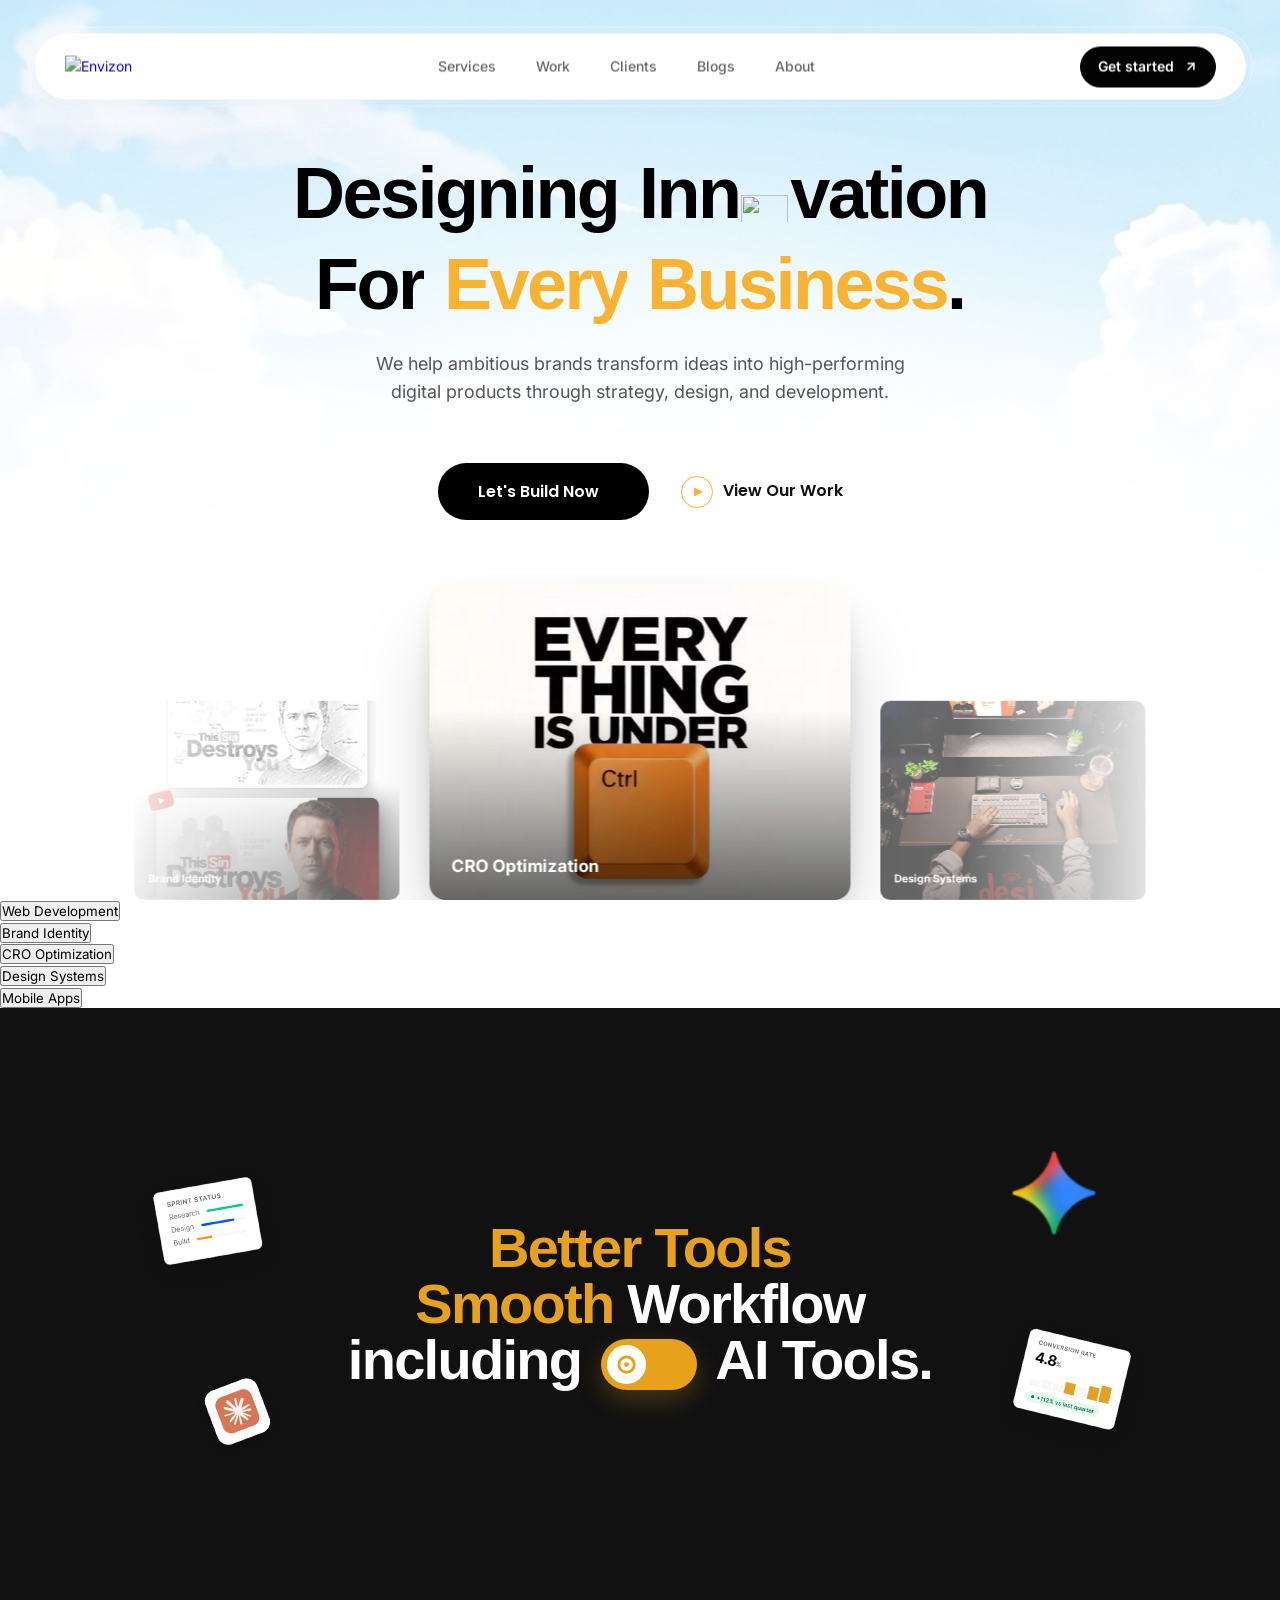
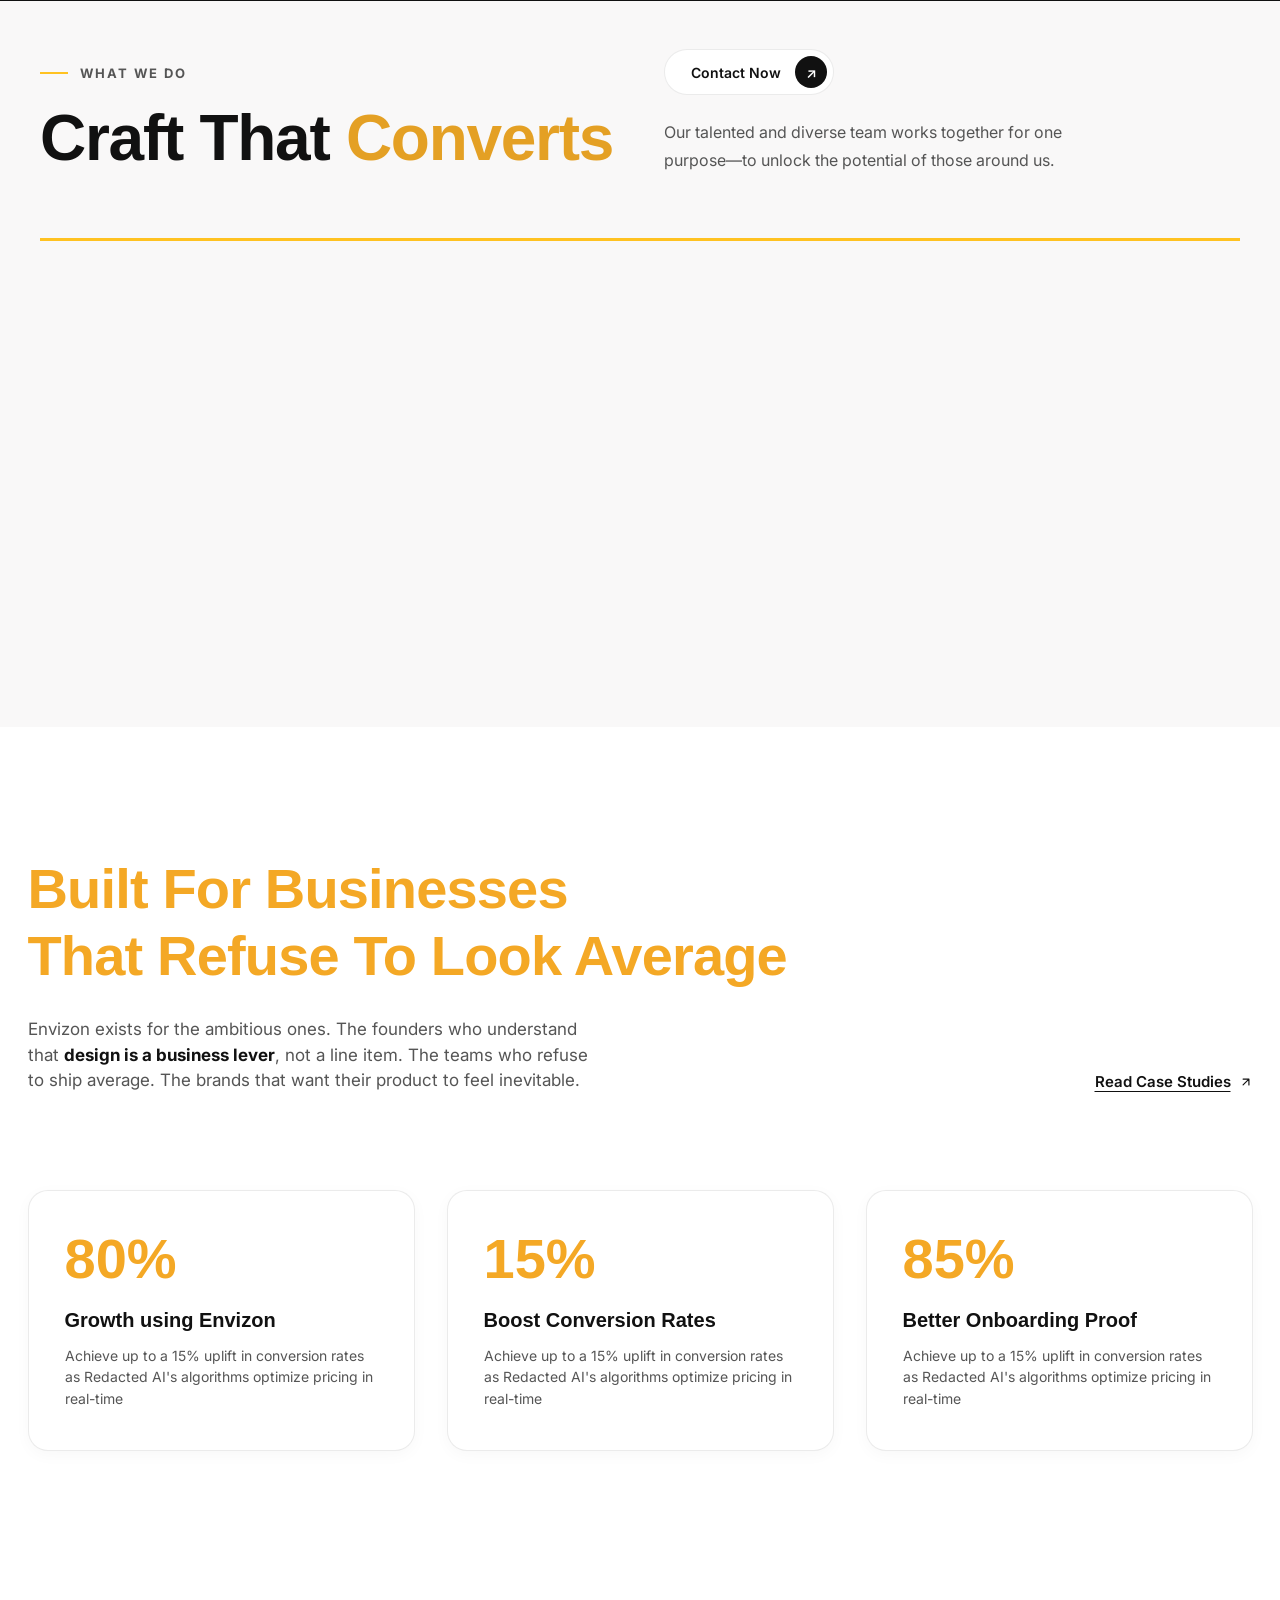
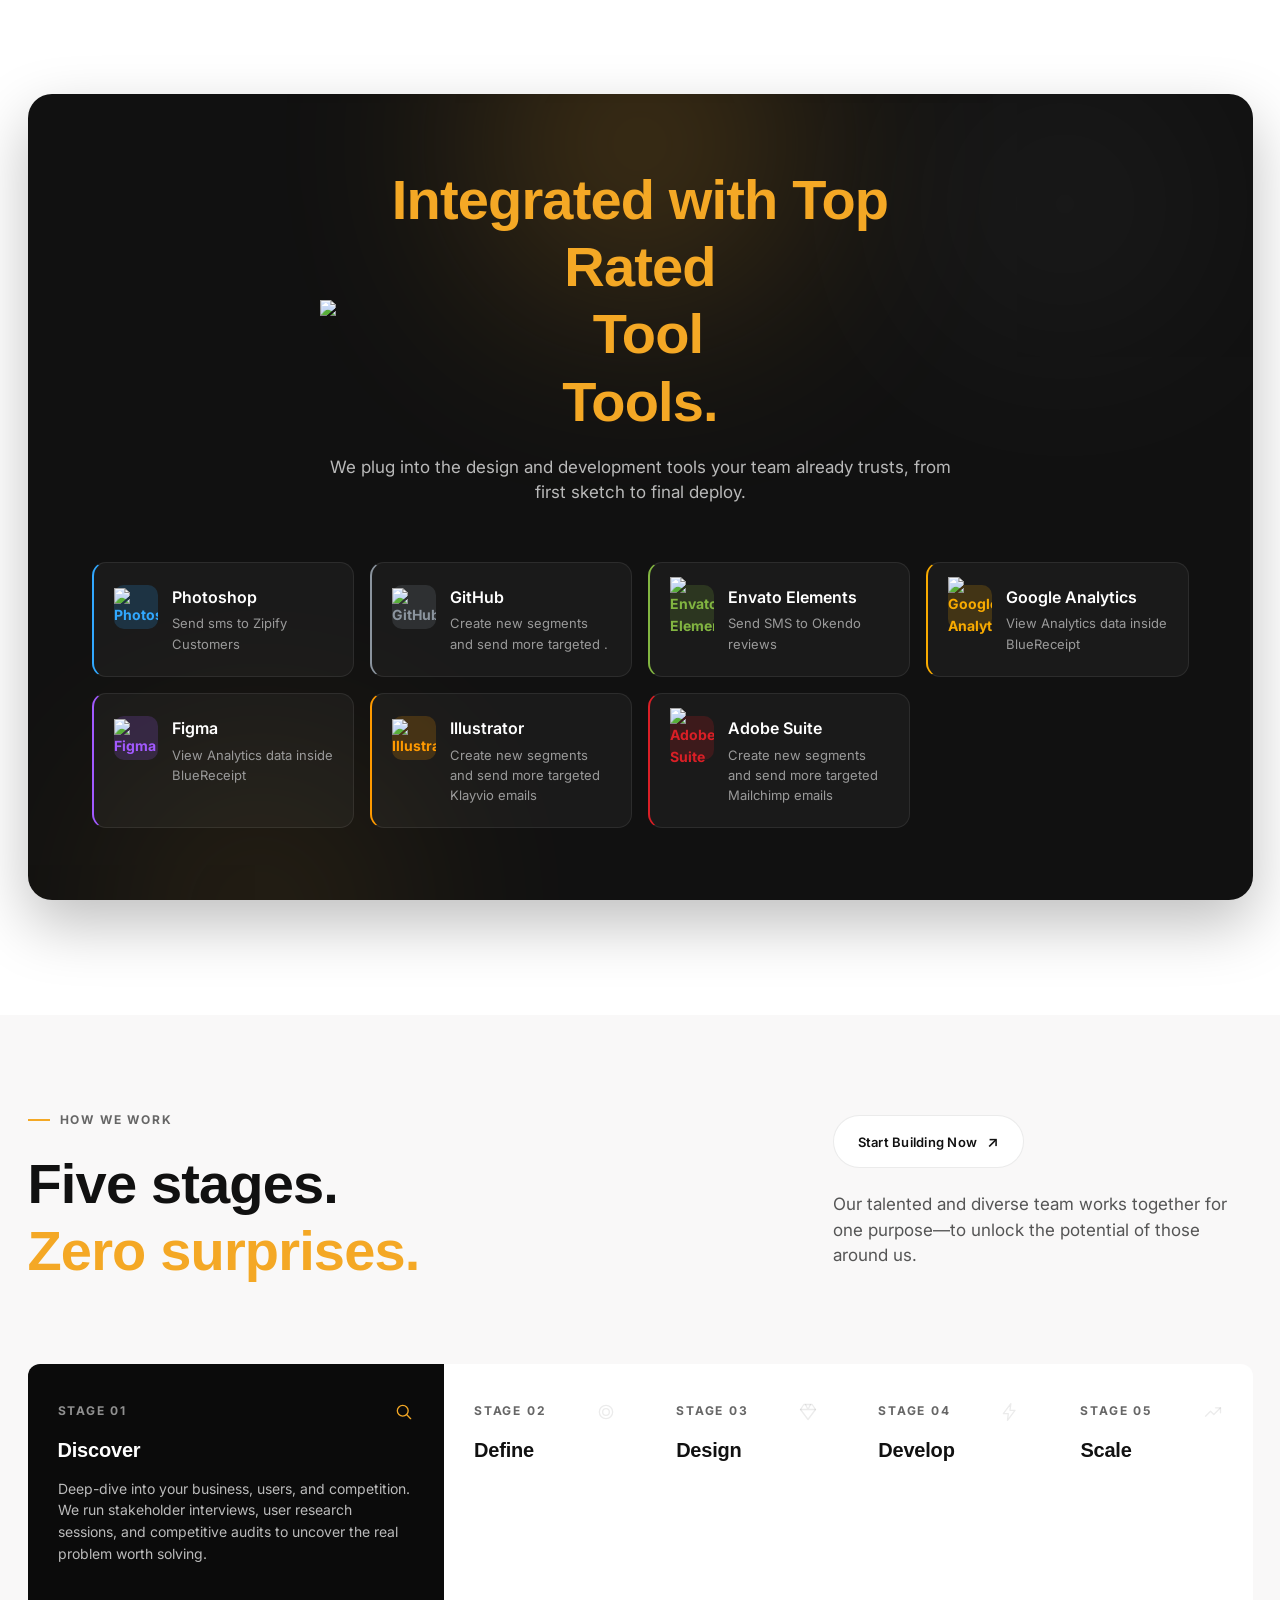
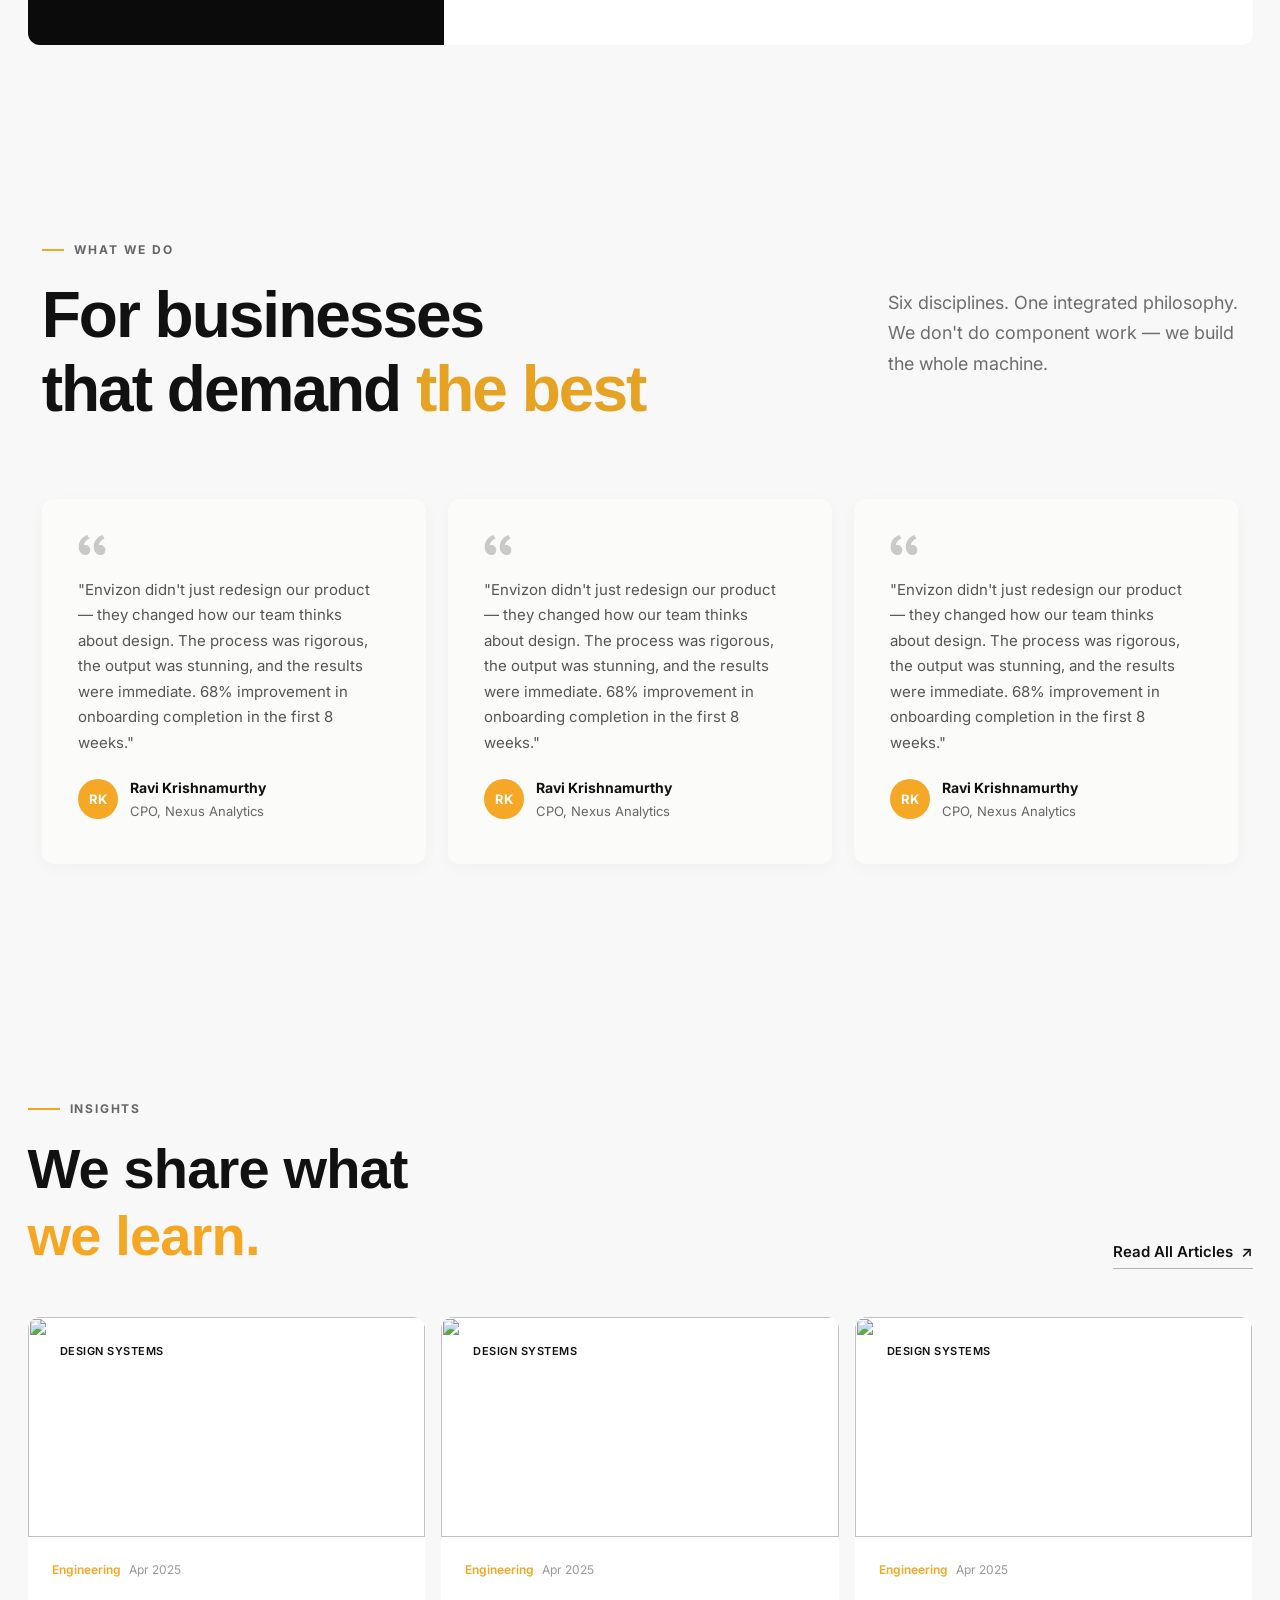
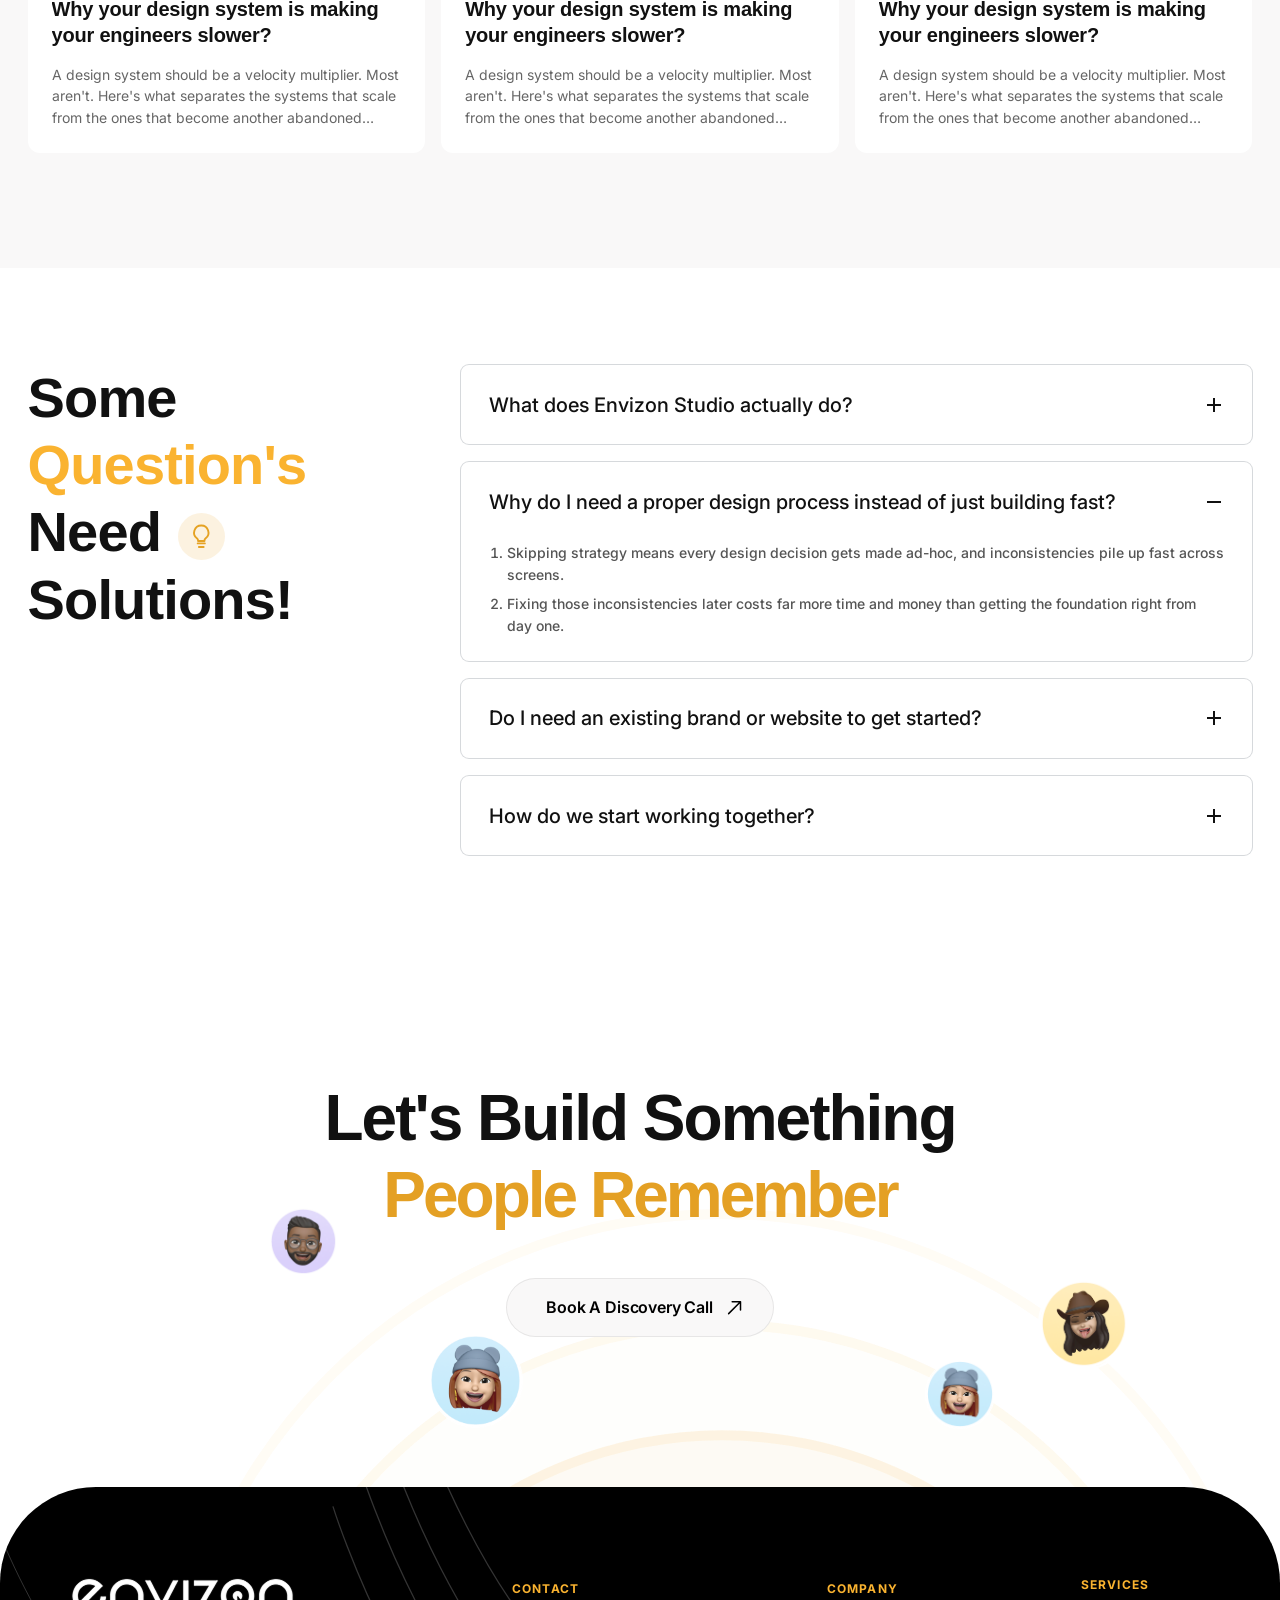
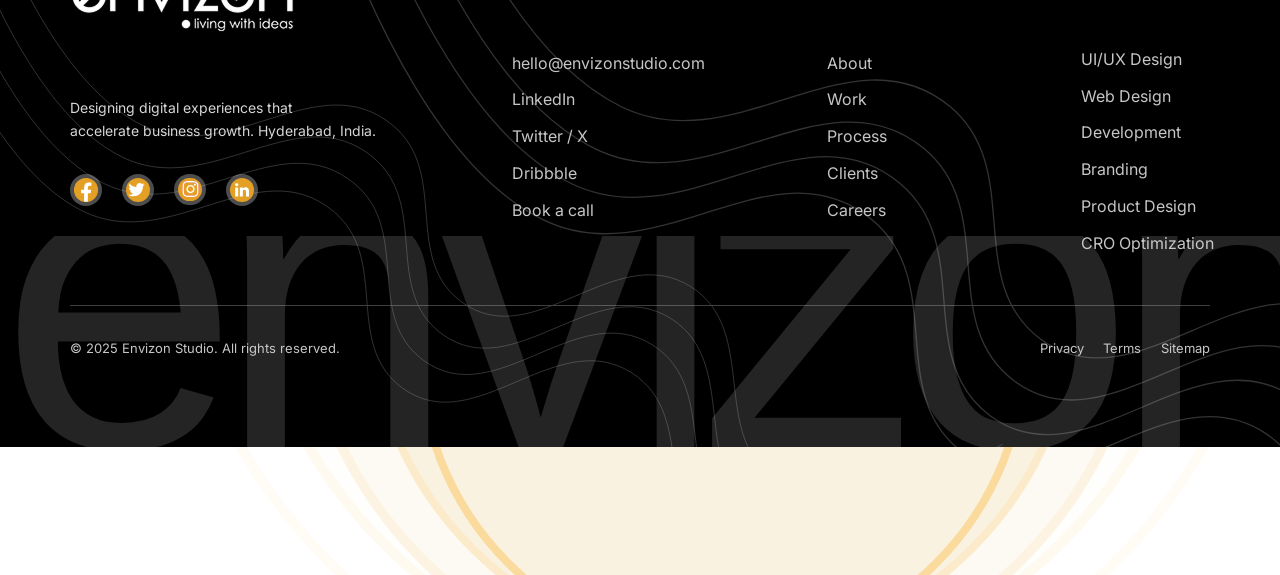
==== commit 85b8c7cb: "version-1.1" ====
--- a/index.html
+++ b/index.html
@@ -52,6 +52,9 @@
           href="assets/css/components/services-bar.css">
 
     <link rel="stylesheet"
+          href="assets/css/components/about-values.css">
+
+    <link rel="stylesheet"
           href="assets/css/components/craft-services.css">
 
     <link rel="stylesheet"
@@ -96,121 +99,89 @@
 <header class="header"></header>
 
 <section class="hero">
-
+    <!-- Parallax background element -->
     <div class="hero-bg"></div>
 
     <div class="hero-content">
-
-      <h1 class="hero-title">
-          <span class="title-line"><span class="title-line-inner">Designing <span class="nowrap">Inn<span class="innovation-o"><img src="assets/images/ellipse-outer.png" alt=""><img src="assets/images/ellipse-inner.png" alt=""></span>vation</span></span></span><br>
-          <span class="title-line"><span class="title-line-inner">For <span class="highlight">Every Business</span>.</span></span>
-      </h1>
+        <!-- Masked Text Headline (Avoids text layout shifts during animated reveals) -->
+        <h1 class="hero-title">
+            <span class="hero-title__line">
+                <span class="hero-title__mask"><span class="hero-title__word">Designing</span></span>
+                <span class="hero-title__mask"><span class="hero-title__word nowrap">Inn<span class="innovation-o"><img src="assets/images/ellipse-outer.png" alt=""><img src="assets/images/ellipse-inner.png" alt=""></span>vation</span></span>
+            </span>
+            <span class="hero-title__line">
+                <span class="hero-title__mask"><span class="hero-title__word">For</span></span>
+                <span class="hero-title__mask"><span class="hero-title__word highlight">Every</span></span>
+                <span class="hero-title__mask"><span class="hero-title__word"><span class="highlight">Business</span>.</span></span>
+            </span>
+        </h1>
 
         <p>
-            We help ambitious brands transform ideas into
-            high-performing digital products through strategy,
-            design and development.
-
+            We help ambitious brands transform ideas into high-performing digital products through strategy, design, and development.
         </p>
 
+        <!-- Hero Buttons -->
         <div class="hero-buttons">
-            <button class="btn btn-primary">Let's Build Now</button>
+            <button class="btn btn-primary">
+                <span>Let's Build Now</span>
+                <i class="ph ph-arrow-up-right"></i>
+            </button>
             <a href="#" class="btn btn-secondary">
                 <span class="play-icon">▶</span>
                 View Our Work
             </a>
         </div>
-
     </div>
 
-    <!-- Portfolio Showcase Carousel -->
+    <!-- 5-Card Coverflow Showcase Carousel Section -->
     <div class="carousel-section">
-        <div class="showcase-carousel"
-             id="showcaseCarousel"
-             tabindex="0"
-             role="region"
-             aria-roledescription="carousel"
-             aria-label="Featured services showcase">
-
+        <div class="showcase-carousel" id="showcaseCarousel" tabindex="0" role="region" aria-roledescription="carousel" aria-label="Featured services showcase">
             <div class="showcase-carousel__stage">
                 <ul class="showcase-carousel__track">
-
+                    <!-- Carousel Slide Card 1 -->
                     <li class="showcase-card" data-category="Web Development">
                         <span class="showcase-card__overlay" aria-hidden="true"></span>
-                        <div class="showcase-card__media" style="background:linear-gradient(135deg, #f093fb 0%, #f5576c 100%);">
-                            <img src="assets/images/port1.png" alt="" class="showcase-card__image" loading="lazy" decoding="async">
+                        <div class="showcase-card__media">
+                            <img src="assets/images/Port5.jpg.jpeg" alt="" class="showcase-card__image" loading="lazy" decoding="async">
                             <span class="showcase-card__label">Web Development</span>
                         </div>
                     </li>
-
+                    <!-- Carousel Slide Card 2 -->
                     <li class="showcase-card" data-category="Brand Identity">
                         <span class="showcase-card__overlay" aria-hidden="true"></span>
-                        <div class="showcase-card__media" style="background:linear-gradient(135deg, #4facfe 0%, #00f2fe 100%);">
-                            <img src="assets/images/port1.png" alt="" class="showcase-card__image" loading="lazy" decoding="async">
+                        <div class="showcase-card__media">
+                            <img src="assets/images/Port2.jpg.jpeg" alt="" class="showcase-card__image" loading="lazy" decoding="async">
                             <span class="showcase-card__label">Brand Identity</span>
                         </div>
                     </li>
-
+                    <!-- Carousel Slide Card 3 -->
                     <li class="showcase-card" data-category="CRO Optimization">
                         <span class="showcase-card__overlay" aria-hidden="true"></span>
-                        <div class="showcase-card__media" style="background:linear-gradient(135deg, #43e97b 0%, #38f9d7 100%);">
-                            <img src="assets/images/port1.png" alt="" class="showcase-card__image" loading="lazy" decoding="async">
+                        <div class="showcase-card__media">
+                            <img src="assets/images/Port1.jpg.jpeg" alt="" class="showcase-card__image" loading="lazy" decoding="async">
                             <span class="showcase-card__label">CRO Optimization</span>
                         </div>
                     </li>
-
+                    <!-- Carousel Slide Card 4 -->
                     <li class="showcase-card" data-category="Design Systems">
                         <span class="showcase-card__overlay" aria-hidden="true"></span>
-                        <div class="showcase-card__media" style="background:linear-gradient(135deg, #fa709a 0%, #fee140 100%);">
-                            <img src="assets/images/port1.png" alt="" class="showcase-card__image" loading="lazy" decoding="async">
+                        <div class="showcase-card__media">
+                            <img src="assets/images/Port3.jpg.jpeg" alt="" class="showcase-card__image" loading="lazy" decoding="async">
                             <span class="showcase-card__label">Design Systems</span>
                         </div>
                     </li>
-
+                    <!-- Carousel Slide Card 5 -->
                     <li class="showcase-card" data-category="Mobile Apps">
                         <span class="showcase-card__overlay" aria-hidden="true"></span>
-                        <div class="showcase-card__media" style="background:linear-gradient(135deg, #30cfd0 0%, #330867 100%);">
-                            <img src="assets/images/port1.png" alt="" class="showcase-card__image" loading="lazy" decoding="async">
+                        <div class="showcase-card__media">
+                            <img src="assets/images/Port4.jpg.jpeg" alt="" class="showcase-card__image" loading="lazy" decoding="async">
                             <span class="showcase-card__label">Mobile Apps</span>
                         </div>
                     </li>
-
-                    <li class="showcase-card" data-category="SAAS Products">
-                        <span class="showcase-card__overlay" aria-hidden="true"></span>
-                        <div class="showcase-card__media" style="background:linear-gradient(135deg, #a8edea 0%, #fed6e3 100%);">
-                            <img src="assets/images/port1.png" alt="" class="showcase-card__image" loading="lazy" decoding="async">
-                            <span class="showcase-card__label">SAAS Products</span>
-                        </div>
-                    </li>
-
-                    <li class="showcase-card" data-category="UI/UX Design">
-                        <span class="showcase-card__overlay" aria-hidden="true"></span>
-                        <div class="showcase-card__media" style="background:linear-gradient(135deg, #667eea 0%, #764ba2 100%);">
-                            <img src="assets/images/port1.png" alt="" class="showcase-card__image" loading="lazy" decoding="async">
-                            <span class="showcase-card__label">UI/UX Design</span>
-                        </div>
-                    </li>
-
-                    <li class="showcase-card" data-category="Product Strategy">
-                        <span class="showcase-card__overlay" aria-hidden="true"></span>
-                        <div class="showcase-card__media" style="background:linear-gradient(135deg, #ff9a9e 0%, #fecfef 100%);">
-                            <img src="assets/images/port1.png" alt="" class="showcase-card__image" loading="lazy" decoding="async">
-                            <span class="showcase-card__label">Product Strategy</span>
-                        </div>
-                    </li>
-
                 </ul>
             </div>
-
-            <button type="button" class="showcase-carousel__arrow showcase-carousel__arrow--prev" aria-label="Previous slide">
-                <svg viewBox="0 0 24 24" fill="none" stroke="currentColor" stroke-width="2" stroke-linecap="round" stroke-linejoin="round"><path d="M15 18l-6-6 6-6"/></svg>
-            </button>
-            <button type="button" class="showcase-carousel__arrow showcase-carousel__arrow--next" aria-label="Next slide">
-                <svg viewBox="0 0 24 24" fill="none" stroke="currentColor" stroke-width="2" stroke-linecap="round" stroke-linejoin="round"><path d="M9 18l6-6-6-6"/></svg>
-            </button>
         </div>
     </div>
-
 </section>
 
 <!-- Services Category Nav (synced with the showcase carousel) -->
@@ -246,24 +217,6 @@
                 <span class="services-bar__label">Mobile Apps</span>
             </button>
         </li>
-        <li class="services-bar__item">
-            <button type="button" class="services-bar__btn">
-                <span class="services-bar__dot" aria-hidden="true"></span>
-                <span class="services-bar__label">SAAS Products</span>
-            </button>
-        </li>
-        <li class="services-bar__item">
-            <button type="button" class="services-bar__btn">
-                <span class="services-bar__dot" aria-hidden="true"></span>
-                <span class="services-bar__label">UI/UX Design</span>
-            </button>
-        </li>
-        <li class="services-bar__item">
-            <button type="button" class="services-bar__btn">
-                <span class="services-bar__dot" aria-hidden="true"></span>
-                <span class="services-bar__label">Product Strategy</span>
-            </button>
-        </li>
     </ul>
 </section>
 
@@ -328,34 +281,34 @@
 
 </section>
 
-<!-- Craft That Converts — static header -->
-<section class="craft-header">
-
-    <div class="craft-container">
-
-        <div class="craft-header__grid">
-
-            <div class="craft-header__left">
-
-                <div class="craft-header__eyebrow">
-                    <span class="craft-header__eyebrow-line" aria-hidden="true"></span>
+<!-- Services Values Section -->
+<section class="about-values" id="servicesScroll" aria-label="Our services and capabilities">
+
+    <div class="about-values__container">
+
+        <div class="about-values__header">
+
+            <div class="about-values__heading">
+
+                <div class="about-values__eyebrow">
+                    <span class="about-values__eyebrow-line" aria-hidden="true"></span>
                     <span>What We Do</span>
                 </div>
 
-                <h2 class="craft-header__title">
-                    <span class="title-line"><span class="title-line-inner">Craft That <span class="craft-header__title-accent">Converts</span></span></span>
+                <h2 class="about-values__title">
+                    <span class="title-line"><span class="title-line-inner">Craft That <span class="about-values__title-accent">Converts</span></span></span>
                 </h2>
 
             </div>
 
-            <div class="craft-header__right">
-
-                <a href="#" class="craft-header__cta">
+            <div class="about-values__aside">
+
+                <a href="contact.html" class="about-values__cta">
                     Contact Now
-                    <span class="craft-header__cta-icon" aria-hidden="true">↗</span>
+                    <span class="about-values__cta-icon" aria-hidden="true">↗</span>
                 </a>
 
-                <p class="craft-header__text">
+                <p class="about-values__text">
                     Our talented and diverse team works together for one purpose—to
                     unlock the potential of those around us.
                 </p>
@@ -364,22 +317,16 @@
 
         </div>
 
-        <div class="craft-header__divider" aria-hidden="true"></div>
+        <hr class="about-values__divider">
+
+        <div class="about-values__stage">
+            <div class="about-values__track" id="servicesTrack"></div>
+        </div>
 
     </div>
 
 </section>
 
-<!-- Pinned stacked-card services -->
-<section class="services-scroll" id="servicesScroll" aria-label="Our services">
-
-    <div class="services-scroll__stage">
-
-        <div class="services-scroll__track" id="servicesTrack"></div>
-
-    </div>
-
-</section>
 
 <!-- Built for businesses that refuse to look average -->
 <section class="stats-highlight" aria-label="Why businesses choose Envizon">
@@ -979,7 +926,7 @@
                 </h3>
                 <div class="faq-item__panel" id="faq-panel-4" role="region" aria-labelledby="faq-trigger-4">
                     <div class="faq-item__content">
-                        <p>Book an intro call. We'll scope your goals, timeline, and budget, then send a proposal with a clear stage-by-stage plan</p>
+                        <p>Book an intro call. We'll scope your goals, timeline, and budget, then send a proposal with a clear stage-by-stage plan.</p>
                     </div>
                 </div>
             </div>
--- a/css/header.css
+++ b/css/header.css
@@ -1,422 +1,350 @@
 /* HEADER */
 
-.header{
-    position:absolute;
-    top:clamp(20px, 4.5vw, 28px);
-    left:0;
-    width:100%;
-    z-index:1000;
-}
-
-.header.is-sticky{
-    position:fixed;
-    top:0;
-    left:50%;
-    transform:translateX(-50%);
-    width:100%;
-    z-index:9999;
-}
-
-.navbar-wrapper{
-    position:relative;
-    width:calc(100% - 32px);
-    max-width:var(--container);
-    height:80px;
-    margin:0 auto;
-    padding:6px;
-    border-radius:100px;
-    background:rgba(255,255,255,.10);
-    backdrop-filter:blur(15px);
-    border:1px solid rgba(255,255,255,.35);
-    display:flex;
-    align-items:center;
-    justify-content:center;
-    will-change:width;
-}
-
-.navbar{
-    width:100%;
-    height:90%;
-    background:#ffffff;
-    border-radius:100px;
-    display:flex;
-    align-items:center;
-    justify-content:space-between;
-    padding:0 30px;
-}
-
-/* logo */
-
-.logo img{
-    width:108px;
-    transition:width var(--transition-base);
-}
-
-/* ============================= */
-/* COMPACT (SHRUNK) DESKTOP STATE */
-/* ============================= */
-/* Applied by navbar.js via GSAP once the user scrolls past the compact
-   threshold — the pill narrows down to logo + CTA icon only. */
-
-.navbar-wrapper.is-compact{
-    overflow:hidden;
-}
-
-.navbar-wrapper.is-compact .navbar{
-    padding:0 24px;
-}
-
-.navbar-wrapper.is-compact .logo img{
-    width:90px;
-}
-
-/* desktop nav links */
-
-.nav-links{
-    display:flex;
-    gap:40px;
-    overflow:hidden;
-}
-
-.nav-links a{
-    font-family:var(--font-family-body);
-    font-size:var(--font-size-button-sm);
-    font-weight:var(--font-weight-medium);
-    color:var(--text-muted);
-    transition:var(--transition-fast);
-}
-
-.nav-links a.active{
-    color:var(--accent);
+:root {
+    --container: 1225px;
+    --radius-pill: 100px;
+    --transition-base: 0.4s cubic-bezier(0.4, 0, 0.2, 1);
+    --transition-fast: 0.25s cubic-bezier(0.4, 0, 0.2, 1);
+    --text-muted: #666666;
+    --accent: #FAB330; /* Golden Brand Yellow */
+    --border-light: rgba(0, 0, 0, 0.08);
+}
+
+/* 1. Outer Header Positioning */
+.header {
+    position: absolute;
+    top: clamp(20px, 4.5vw, 28px);
+    left: 0;
+    width: 100%;
+    z-index: 1000;
+}
+
+.header.is-sticky {
+    position: fixed;
+    top: 0;
+    left: 0;
+    width: 100%;
+    z-index: 9999;
+}
+
+/* 2. Glassmorphism Capsule Outer Layer */
+.navbar-wrapper {
+    position: relative;
+    width: calc(100% - 32px);
+    max-width: var(--container);
+    height: 80px;
+    margin: 0 auto;
+    padding: 6px;
+    border-radius: 100px;
+    background: rgba(255, 255, 255, 0.10);
+    backdrop-filter: blur(15px);
+    -webkit-backdrop-filter: blur(15px);
+    border: 1px solid rgba(255, 255, 255, 0.35);
+    display: flex;
+    align-items: center;
+    justify-content: center;
+    will-change: width, transform;
+}
+
+/* 3. Solid White Inner Container */
+.navbar {
+    width: 100%;
+    height: 100%;
+    background: #ffffff;
+    border-radius: 100px;
+    display: flex;
+    align-items: center;
+    justify-content: space-between;
+    padding: 0 30px;
+    box-shadow: 0 8px 30px rgba(0, 0, 0, 0.03);
+}
+
+/* Logo and links */
+.logo {
+    display: flex;
+    align-items: center;
+}
+
+.logo img {
+    width: 108px;
+    height: auto;
+    display: block;
+    transition: width var(--transition-base);
+}
+
+.nav-links {
+    display: flex;
+    gap: 40px;
+    list-style: none;
+    margin: 0;
+    padding: 0;
+}
+
+.nav-links a {
+    font-family: 'Inter', sans-serif;
+    font-size: 14px;
+    font-weight: 500;
+    color: var(--text-muted);
+    text-decoration: none;
+    transition: color var(--transition-fast);
+}
+
+.nav-links a.active,
+.nav-links a:hover {
+    color: var(--accent);
+}
+
+/* 4. Action CTA Button (Black Pill with Hover Arrow slide) */
+.header-btn {
+    font-family: 'Inter', sans-serif;
+    text-decoration: none;
+    width: 136px;
+    height: 41px;
+    border-radius: var(--radius-pill);
+    background: #000000;
+    color: #ffffff;
+    display: flex;
+    align-items: center;
+    justify-content: center;
+    gap: 10px;
+    font-size: 14px;
+    font-weight: 600;
+    flex-shrink: 0;
+    overflow: hidden;
+    transition: background-color 180ms ease, color 180ms ease, transform 180ms ease;
+    border: 1px solid transparent;
+    box-sizing: border-box;
+}
+
+.header-btn__label {
+    white-space: nowrap;
+}
+
+.header-btn__icon {
+    flex-shrink: 0;
+    display: inline-flex;
+    align-items: center;
+    transition: transform 0.3s cubic-bezier(0.25, 0.46, 0.45, 0.94);
+}
+
+/* CTA Arrow lifts diagonally up-right on hover */
+.header-btn:hover .header-btn__icon {
+    transform: translate(2px, -2px);
 }
 
 @media(hover:hover) and (pointer:fine){
-    .nav-links a:hover{
-        color:var(--accent);
-    }
-}
-
-/* right-side actions (CTA + mobile toggle) */
-
-.navbar-actions{
-    display:flex;
-    align-items:center;
-    gap:var(--space-sm);
-}
-
-.header-btn{
-    font-family:var(--font-family-body);
-    width:136px;
-    height:41px;
-    border-radius:var(--radius-pill);
-    background:#000;
-    color:#fff;
-    display:flex;
-    align-items:center;
-    justify-content:center;
-    gap:10px;
-    font-size:var(--font-size-button-sm);
-    font-weight:var(--font-weight-button);
-    flex-shrink:0;
-    overflow:hidden;
-    will-change:width;
-}
-
-.header-btn__label{
-    white-space:nowrap;
-}
-
-.header-btn__icon{
-    font-size:16px;
-    flex-shrink:0;
-    line-height:1;
-    display:inline-flex;
-    align-items:center;
-    transition:transform 0.3s ease;
-}
-
-.header-btn:hover .header-btn__icon{
-    transform:translate(2px,-2px);
-}
-
-/* mobile hamburger toggle */
-
-.nav-toggle{
-    display:none;
-    flex-direction:column;
-    justify-content:center;
-    align-items:center;
-    gap:5px;
-    width:36px;
-    height:36px;
-    background:transparent;
-    border:none;
-    cursor:pointer;
-    padding:0;
-    flex-shrink:0;
-}
-
-.nav-toggle-bar{
-    display:block;
-    width:20px;
-    height:2px;
-    border-radius:2px;
-    background:#111;
-    transition:transform var(--transition-fast),opacity var(--transition-fast);
-}
-
-.nav-toggle.is-open .nav-toggle-bar:nth-child(1){
-    transform:translateY(7px) rotate(45deg);
-}
-
-.nav-toggle.is-open .nav-toggle-bar:nth-child(2){
-    opacity:0;
-}
-
-.nav-toggle.is-open .nav-toggle-bar:nth-child(3){
-    transform:translateY(-7px) rotate(-45deg);
-}
-
-/* ============================= */
-/* MOBILE / TABLET OFF-CANVAS NAV */
-/* ============================= */
-
-/* dimmed backdrop behind the sidebar */
-.sidebar-overlay{
-    position:fixed;
-    inset:0;
-    background:rgba(17,17,17,.5);
-    backdrop-filter:blur(6px);
-    -webkit-backdrop-filter:blur(6px);
-    opacity:0;
-    visibility:hidden;
-    transition:opacity var(--transition-base),visibility var(--transition-base);
-    z-index:1998;
-}
-
-.sidebar-overlay.is-open{
-    opacity:1;
-    visibility:visible;
-}
-
-/* the right-side sliding panel */
-.mobile-sidebar{
-    position:fixed;
-    top:0;
-    right:0;
-    width:var(--sidebar-width);
-    height:100%;
-    height:100dvh;
-    background:linear-gradient(180deg,#ffffff 0%,#fdfbf7 100%);
-    box-shadow:-24px 0 70px rgba(0,0,0,.16);
-    padding:var(--space-lg) var(--space-md);
-    display:flex;
-    flex-direction:column;
-    transform:translateX(100%);
-    transition:transform var(--transition-base) cubic-bezier(.4,0,.2,1);
-    z-index:1999;
-    overflow-y:auto;
-}
-
-.mobile-sidebar.is-open{
-    transform:translateX(0);
-}
-
-.mobile-sidebar-header{
-    display:flex;
-    align-items:center;
-    justify-content:space-between;
-    flex-shrink:0;
-    margin-bottom:var(--space-xl);
-}
-
-.mobile-sidebar-header .logo img{
-    width:96px;
-}
-
-.sidebar-close{
-    position:relative;
-    width:40px;
-    height:40px;
-    border-radius:50%;
-    border:1px solid var(--border-light);
-    background:#fff;
-    cursor:pointer;
-    flex-shrink:0;
-    box-shadow:0 4px 14px rgba(0,0,0,.06);
-    transition:border-color var(--transition-fast),background var(--transition-fast),transform var(--transition-fast);
-}
-
-.sidebar-close:active{
-    transform:scale(.92);
-}
-
-.sidebar-close-bar{
-    position:absolute;
-    top:50%;
-    left:50%;
-    width:16px;
-    height:1.5px;
-    background:#111;
-    border-radius:2px;
-    transition:background var(--transition-fast);
-}
-
-.sidebar-close-bar:first-child{
-    transform:translate(-50%,-50%) rotate(45deg);
-}
-
-.sidebar-close-bar:last-child{
-    transform:translate(-50%,-50%) rotate(-45deg);
-}
-
-@media(hover:hover) and (pointer:fine){
-    .sidebar-close:hover{
-        border-color:var(--accent);
-        background:var(--accent);
-    }
-
-    .sidebar-close:hover .sidebar-close-bar{
-        background:#fff;
-    }
-}
-
-/* nav links — Satoshi display type, staggered entrance as the panel opens.
-   Centered (not top-anchored) so leftover vertical space below a short list
-   splits evenly above/below instead of collecting as one dead gap before the CTA. */
-.mobile-nav-links{
-    display:flex;
-    flex-direction:column;
-    justify-content:center;
-    flex:1;
-}
-
-.mobile-nav-links li{
-    opacity:0;
-    transform:translateY(14px);
-}
-
-.mobile-sidebar.is-open .mobile-nav-links li{
-    animation:sidebarLinkIn .5s cubic-bezier(.16,1,.3,1) forwards;
-}
-
-.mobile-nav-links li:nth-child(1){ animation-delay:.08s; }
-.mobile-nav-links li:nth-child(2){ animation-delay:.13s; }
-.mobile-nav-links li:nth-child(3){ animation-delay:.18s; }
-.mobile-nav-links li:nth-child(4){ animation-delay:.23s; }
-.mobile-nav-links li:nth-child(5){ animation-delay:.28s; }
-
-@keyframes sidebarLinkIn{
-    to{
-        opacity:1;
-        transform:translateY(0);
-    }
-}
-
-@media(prefers-reduced-motion:reduce){
-    .mobile-nav-links li{
-        opacity:1;
-        transform:none;
-        animation:none;
-    }
-}
-
-.mobile-nav-links a{
-    display:flex;
-    align-items:center;
-    font-family:var(--font-family-display);
-    font-size:clamp(1.375rem, 5vw, 1.75rem);
-    font-weight:700;
-    letter-spacing:-0.01em;
-    color:var(--black);
-    padding:18px 4px;
-    border-bottom:1px solid #f0f0f0;
-    transition:color var(--transition-fast),padding-left var(--transition-fast);
+    .header-btn:hover {
+        background-color: #ffffff;
+        color: #000000;
+        border-color: rgba(0, 0, 0, 0.15);
+        box-shadow: 0 8px 24px rgba(0, 0, 0, 0.08);
+        transform: translateY(-1px);
+    }
+}
+
+.header-btn:active {
+    background-color: #e6e6e6;
+    color: #000000;
+}
+
+/* 5. Mobile Hamburger Toggles */
+.nav-toggle {
+    display: none;
+    flex-direction: column;
+    justify-content: center;
+    align-items: center;
+    gap: 5px;
+    width: 44px;
+    height: 44px;
+    background: transparent;
+    border: none;
+    cursor: pointer;
+    padding: 0;
+}
+
+.nav-toggle-bar {
+    display: block;
+    width: 20px;
+    height: 2px;
+    border-radius: 2px;
+    background: #111111;
+    transition: transform var(--transition-fast), opacity var(--transition-fast);
+}
+
+.nav-toggle.is-open .nav-toggle-bar:nth-child(1) {
+    transform: translateY(7px) rotate(45deg);
+}
+
+.nav-toggle.is-open .nav-toggle-bar:nth-child(2) {
+    opacity: 0;
+}
+
+.nav-toggle.is-open .nav-toggle-bar:nth-child(3) {
+    transform: translateY(-7px) rotate(-45deg);
+}
+
+/* 6. Mobile Off-Canvas Drawer Styles */
+.sidebar-overlay {
+    position: fixed;
+    inset: 0;
+    background: rgba(17, 17, 17, 0.5);
+    backdrop-filter: blur(6px);
+    -webkit-backdrop-filter: blur(6px);
+    opacity: 0;
+    visibility: hidden;
+    transition: opacity var(--transition-base), visibility var(--transition-base);
+    z-index: 1998;
+}
+
+.sidebar-overlay.is-open {
+    opacity: 1;
+    visibility: visible;
+}
+
+.mobile-sidebar {
+    position: fixed;
+    top: 0;
+    right: 0;
+    width: 100%;
+    max-width: 100%;
+    height: 100dvh;
+    background: linear-gradient(180deg, #ffffff 0%, #fdfbf7 100%);
+    box-shadow: -24px 0 70px rgba(0, 0, 0, 0.16);
+    padding: 24px 20px 40px;
+    display: flex;
+    flex-direction: column;
+    transform: translateX(100%);
+    transition: transform var(--transition-base) cubic-bezier(0.4, 0, 0.2, 1);
+    z-index: 1999;
+    overflow-y: auto;
+    box-sizing: border-box;
+}
+
+.mobile-sidebar.is-open {
+    transform: translateX(0);
+}
+
+.mobile-sidebar-header {
+    display: flex;
+    align-items: center;
+    justify-content: space-between;
+    margin-bottom: 40px;
+    flex-shrink: 0;
+}
+
+.sidebar-close {
+    position: relative;
+    width: 44px;
+    height: 44px;
+    border-radius: 50%;
+    border: 1px solid var(--border-light);
+    background: #ffffff;
+    cursor: pointer;
+    box-shadow: 0 4px 14px rgba(0, 0, 0, 0.06);
+    flex-shrink: 0;
+}
+
+.sidebar-close-bar {
+    position: absolute;
+    top: 50%;
+    left: 50%;
+    width: 16px;
+    height: 1.5px;
+    background: #111111;
+    transform-origin: center;
+}
+
+.sidebar-close-bar:first-child { transform: translate(-50%, -50%) rotate(45deg); }
+.sidebar-close-bar:last-child { transform: translate(-50%, -50%) rotate(-45deg); }
+
+/* Staggered Vertical Menu Slide/Rise Animation */
+.mobile-nav-links {
+    display: flex;
+    flex-direction: column;
+    justify-content: center;
+    flex: 1;
+    list-style: none;
+    margin: 0;
+    padding: 0;
+}
+
+.mobile-nav-links li {
+    opacity: 0;
+    transform: translateY(14px);
+}
+
+.mobile-sidebar.is-open .mobile-nav-links li {
+    animation: sidebarLinkIn 0.5s cubic-bezier(0.16, 1, 0.3, 1) forwards;
+}
+
+.mobile-nav-links li:nth-child(1) { animation-delay: 0.08s; }
+.mobile-nav-links li:nth-child(2) { animation-delay: 0.13s; }
+.mobile-nav-links li:nth-child(3) { animation-delay: 0.18s; }
+.mobile-nav-links li:nth-child(4) { animation-delay: 0.23s; }
+.mobile-nav-links li:nth-child(5) { animation-delay: 0.28s; }
+
+@keyframes sidebarLinkIn {
+    to {
+        opacity: 1;
+        transform: translateY(0);
+    }
+}
+
+.mobile-nav-links a {
+    display: flex;
+    align-items: center;
+    font-size: clamp(1.375rem, 5vw, 1.75rem);
+    font-weight: 700;
+    color: #111111;
+    padding: 18px 4px;
+    border-bottom: 1px solid #f0f0f0;
+    text-decoration: none;
+    transition: color var(--transition-fast), padding-left var(--transition-fast);
 }
 
 .mobile-nav-links a.active,
-.mobile-nav-links a:focus-visible{
-    color:var(--accent);
-    padding-left:var(--space-2xs);
-}
-
-@media(hover:hover) and (pointer:fine){
-    .mobile-nav-links a:hover{
-        color:var(--accent);
-        padding-left:var(--space-2xs);
-    }
-}
-
-.mobile-sidebar-cta{
-    width:100%;
-    height:52px;
-    font-size:1rem;
-    flex-shrink:0;
-    margin-top:var(--space-lg);
-}
-
-@media(max-width:1024px){
-    .nav-links{
-        display:none;
-    }
-
-    .nav-toggle{
-        display:flex;
-        /* touch-friendly hit area (WCAG 2.5.5) without enlarging the icon itself */
-        width:44px;
-        height:44px;
-    }
-
-    .sidebar-close{
-        width:44px;
-        height:44px;
-    }
-
-    /* the CTA moves into the sidebar; keep only logo + hamburger in the top bar */
-    .navbar-actions .header-btn{
-        display:none;
-    }
-}
-
-@media(min-width:1025px){
+.mobile-nav-links a:hover {
+    color: var(--accent);
+    padding-left: 8px;
+}
+
+.mobile-sidebar-cta {
+    width: 100%;
+    margin-top: 24px;
+}
+
+/* 7. Viewports and Responsive Adaptation */
+@media (max-width: 1024px) {
+    .nav-links {
+        display: none;
+    }
+    .nav-toggle {
+        display: flex;
+    }
+    .navbar-actions .header-btn {
+        display: none;
+    }
+}
+
+@media (min-width: 1025px) {
     .mobile-sidebar,
-    .sidebar-overlay{
-        display:none;
-    }
-}
-
-/* Tablet — a refined wide sliding panel, not a full takeover */
-@media(min-width:768px) and (max-width:1024px){
-    .mobile-sidebar{
-        width:min(420px, 55vw);
-        padding:var(--space-xl) var(--space-lg);
-    }
-
-    .mobile-nav-links a{
-        font-size:1.5rem;
-    }
-}
-
-/* Mobile — full-screen takeover for a premium, uncramped feel */
-@media(max-width:767px){
-    .mobile-sidebar{
-        width:100%;
-        max-width:100%;
-        padding:var(--space-lg) var(--space-md) var(--space-xl);
-    }
-}
-
-@media(max-width:480px){
-    .navbar{
-        padding:0 16px;
-    }
-
-    .logo img{
-        width:84px;
-    }
-
-    .mobile-nav-links a{
-        font-size:1.375rem;
-        padding:16px 4px;
-    }
-}
+    .sidebar-overlay {
+        display: none;
+    }
+}
+
+@media (min-width: 768px) and (max-width: 1024px) {
+    .mobile-sidebar {
+        width: min(420px, 55vw);
+    }
+}
+
+@media (max-width: 480px) {
+    .navbar {
+        padding: 0 16px;
+    }
+
+    .logo img {
+        width: 84px;
+    }
+}
--- a/assets/css/components/hero.css
+++ b/assets/css/components/hero.css
@@ -1,192 +1,163 @@
 /* HERO */
 
-.hero{
-    position:relative;
-    height:100vh;
-    height:100dvh;
-    display:flex;
-    flex-direction:column;
-    justify-content:space-between;
-    align-items:center;
-    padding-top:clamp(120px, 15vw, 152px);
-    padding-bottom:0;
-    overflow:hidden;
+.hero {
+    position: relative;
+    height: 100vh;
+    height: 100dvh;
+    display: flex;
+    flex-direction: column;
+    justify-content: space-between;
+    align-items: center;
+    padding-top: clamp(120px, 15vw, 152px);
+    overflow: hidden;
 }
 
-.hero-bg{
-    /* taller + offset than the hero itself so the GSAP parallax tween
-       (see hero.js) always has image to reveal, never a hard edge */
-    position:absolute;
-    top:-0%;
-    left:0;
-    right:0;
-    height:100%;
-    background-image:url('../../images/BGIMG-HERO.png');
-    background-size:cover;
-    background-position:center;
-    z-index:-1;
-    transform:scale(1.15);
-    will-change:transform;
+.hero-bg {
+    position: absolute;
+    top: 0;
+    left: 0;
+    right: 0;
+    height: 100%;
+    background-image: url('../../images/BGIMG-HERO.png');
+    background-size: cover;
+    background-position: center;
+    z-index: -1;
+    transform: scale(1.15);
+    will-change: transform;
 }
 
-.hero-content{
-    /* fluid width: capped at var(--container) to attach strictly to navbar width */
-    width:min(var(--container), calc(100% - 32px));
-    margin:0 auto;
+/* --- Hero Typography & Layout --- */
+.hero-content {
+    width: min(1225px, calc(100% - 32px));
+    margin: 0 auto;
     padding-bottom: 52px;
-    display:flex;
-    flex-direction:column;
-    align-items:center;
-    gap:24px;
-    text-align:center;
-    flex-shrink:0;
+    display: flex;
+    flex-direction: column;
+    align-items: center;
+    gap: 24px;
+    text-align: center;
+    flex-shrink: 0;
 }
 
-.hero-title{
-    width:100%;
-    font-family:'Satoshi',sans-serif;
-    font-size:var(--font-size-h1);
-    line-height:var(--line-height-h1);
-    letter-spacing:var(--letter-spacing-h1);
-    font-weight:900;
-    color:#000;
-    margin:0 auto;
-    word-break:keep-all;
-    overflow-wrap:break-word;
+.hero-title {
+    --font-size-h1: clamp(2.25rem, 1.25rem + 4.5vw, 4.5rem);
+    --line-height-h1: 1.12;
+    --letter-spacing-h1: -0.035em;
+
+    font-family: 'Satoshi', sans-serif;
+    font-size: var(--font-size-h1);
+    line-height: var(--line-height-h1);
+    letter-spacing: var(--letter-spacing-h1);
+    font-weight: 900;
+    color: #000;
+    word-break: keep-all;
+    display: flex;
+    flex-direction: column;
+    align-items: center;
+    gap: 8px;
 }
 
-.hero-title__line{
-    display:flex;
-    flex-wrap:wrap;
-    justify-content:center;
-    column-gap:0.28em;
-    row-gap:0.12em;
+.hero-title__line {
+    display: flex;
+    flex-wrap: wrap;
+    justify-content: center;
+    column-gap: 0.28em;
+    width: 100%;
 }
 
-.hero-title__mask{
-    display:inline-block;
-    overflow:hidden;
-    line-height:1.15;
-    padding-bottom:0.1em;
-    margin-bottom:-0.1em;
+.hero-title__mask {
+    display: inline-block;
+    overflow: hidden;
+    line-height: 1.15;
 }
 
-.hero-title__word{
-    display:inline-block;
-    will-change:transform;
+.hero-title__word {
+    display: inline-block;
+    will-change: transform;
 }
 
-/* keeps "Innovation" (text + styled O) from breaking across lines */
-.nowrap{
-    white-space:nowrap;
+.nowrap {
+    white-space: nowrap;
 }
 
-.innovation-o{
-    position:relative;
-    display:inline-flex;
-    width:0.65em;
-    height:0.65em;
-    justify-content:center;
-    align-items:center;
-    vertical-align:middle;
-    margin:0 2px;
+/* Innovation "o" graphic container */
+.innovation-o {
+    position: relative;
+    display: inline-flex;
+    width: 0.65em;
+    height: 0.65em;
+    justify-content: center;
+    align-items: center;
+    vertical-align: middle;
+    margin: 0 2px;
 }
 
-.innovation-o img:first-child{
-    width:100%;
-    height:100%;
+.innovation-o img:first-child { 
+    width: 100%; 
+    height: 100%; 
+    display: block;
 }
 
-.innovation-o img:last-child{
-    position:absolute;
-    width:25%;
-    height:25%;
+.innovation-o img:last-child { 
+    position: absolute; 
+    width: 25%; 
+    height: 25%; 
+    display: block;
 }
 
-.highlight{
-    color:var(--accent);
+.highlight { 
+    color: var(--accent); 
 }
 
-.hero-content > p{
-    font-size:var(--font-size-body);
-    line-height:var(--line-height-lead);
-    letter-spacing:var(--letter-spacing-body);
-    font-weight:var(--font-weight-regular);
-    color:var(--text);
-    margin:0;
-    max-width:52ch;
+.hero-content > p {
+    font-family: 'Inter', sans-serif;
+    font-size: 18px;
+    line-height: 1.6;
+    color: #555555;
+    max-width: 52ch;
+    margin: 0 auto;
 }
 
-/* below this, shrinking further would make the title illegible — let the
-   hero take its natural height and the page scroll instead of clipping content */
-@media(max-height:680px){
-    .hero{
-        height:auto;
-        min-height:100dvh;
-        overflow:visible;
+/* Responsive Overrides */
+@media (max-width: 1024px) {
+    .hero { 
+        height: auto; 
+        min-height: 0; 
+        justify-content: flex-start; 
+        padding-bottom: 40px; 
+        padding-top: 140px;
     }
 }
 
-/* Tablet — 768px to 1024px
-   padding-top floor is set to clear the navbar pill (top offset up to 28px +
-   80px height = ~108px bottom edge) with genuine breathing room beneath it.
-   The base .hero locks to 100dvh with justify-content:space-between, which on
-   tablet (short content, tall viewport) shoves the carousel all the way to
-   the bottom and leaves a dead gap in the middle — so here the section
-   shrinks to fit its content instead, and the carousel sits a fixed distance
-   below the buttons. */
-@media(min-width:768px) and (max-width:1024px){
-    .hero{
-        height:auto;
-        min-height:0;
-        justify-content:flex-start;
-        padding-top:clamp(140px, 15vw, 168px);
-        padding-bottom:clamp(40px, 6vw, 64px);
-    }
-
-    .hero-content{
-        gap:20px;
-        padding-bottom:0;
-    }
-
-    .hero-content > p{
-        max-width:46ch;
-    }
-
-    .hero .carousel-section{
-        margin-top:clamp(32px, 6vw, 56px);
+@media (max-width: 768px) {
+    .hero {
+        padding-top: 150px;
     }
 }
 
-/* Mobile — up to 767px: tighter rhythm so headline, copy, CTAs and the
-   showcase carousel all sit comfortably within one viewport, while still
-   clearing the floating navbar pill with a visible gap */
-@media(max-width:767px){
-    .hero{
-        padding-top:clamp(132px, 24vw, 156px);
-    }
-
-    .hero-bg{
-        background-position:50% 18%;
-    }
-
-    .hero-content{
-        gap:16px;
-        padding-bottom:28px;
-    }
-
-    .hero-content > p{
-        max-width:34ch;
+@media (max-width: 480px) {
+    .hero {
+        padding-top: 140px;
+        padding-bottom: 32px;
     }
 }
 
-@media(max-width:420px){
-    .hero{
-        padding-top:clamp(126px, 26vw, 144px);
+@media (min-width: 1025px) and (max-height: 850px) {
+    .hero {
+        padding-top: 110px;
+    }
+    
+    .hero-content {
+        gap: 12px;
+        padding-bottom: 32px;
     }
 
-    .hero-content{
-        gap:14px;
-        padding-bottom:24px;
+    .hero-title {
+        --font-size-h1: clamp(2rem, 1rem + 3.2vw, 3.25rem);
+        gap: 4px;
+    }
+    
+    .hero-content > p {
+        font-size: 16px;
     }
 }
--- a/assets/css/components/buttons.css
+++ b/assets/css/components/buttons.css
@@ -5,15 +5,13 @@
     gap:32px;
     justify-content:center;
     align-items:center;
-    margin-top:0;
+    margin-top:32px;
 }
 
 .btn{
-    font-family:var(--font-family-body);
-    font-size:var(--font-size-button-sm);
-    line-height:var(--line-height-button);
-    letter-spacing:var(--letter-spacing-button);
-    font-weight:var(--font-weight-button);
+    font-family:'Poppins',sans-serif;
+    font-size:16px;
+    font-weight:600;
     border:none;
     cursor:pointer;
     text-decoration:none;
@@ -25,26 +23,8 @@
     transition:all .3s ease;
 }
 
-/* Universal Phosphor Icon Arrow styles */
-.ph-arrow-up-right {
-    display: inline-block;
-    vertical-align: middle;
-    transition: transform 0.3s ease;
-}
-
-/* Premium hover translation for arrows */
-.btn:hover .ph-arrow-up-right,
-.craft-header__cta:hover .ph-arrow-up-right,
-.insights__link:hover .ph-arrow-up-right,
-.stats-highlight__link:hover .ph-arrow-up-right,
-.header-btn:hover .ph-arrow-up-right,
-.link6:hover .ph-arrow-up-right,
-.how-we-work__cta:hover .ph-arrow-up-right {
-    transform: translate(3px, -3px);
-}
-
 .btn-primary{
-    padding:clamp(12px, 1.6vw, 16px) clamp(28px, 4vw, 40px);
+    padding:16px 40px;
     border-radius:var(--radius-pill);
     background:#000;
     color:#fff;
@@ -63,8 +43,8 @@
 }
 
 .play-icon{
-    width:clamp(28px, 3vw, 32px);
-    height:clamp(28px, 3vw, 32px);
+    width:32px;
+    height:32px;
     border-radius:50%;
     border:1.5px solid var(--accent);
     color:var(--accent);
@@ -82,20 +62,33 @@
     color:#fff;
 }
 
-/* below this the pair no longer fits comfortably side by side — stack them */
-@media(max-width:480px){
+@media(max-width:768px){
     .hero-buttons{
-        flex-direction:column;
-        gap:18px;
+        gap:20px;
+        margin-top:24px;
     }
 
     .btn-primary{
-        width:100%;
-        height:52px;
-        justify-content:center;
+        padding:14px 32px;
+        font-size:14px;
     }
 
-    .btn-secondary{
-        justify-content:center;
+    .play-icon{
+        width:28px;
+        height:28px;
     }
 }
+
+@media(max-width:480px){
+    .hero-buttons{
+        flex-direction:row;
+        gap:14px;
+        margin-top:20px;
+    }
+
+    .btn-primary{
+        width:fit-content;
+        padding:12px 28px;
+        font-size:13px;
+    }
+}
--- a/assets/css/components/carousel.css
+++ b/assets/css/components/carousel.css
@@ -1,191 +1,28 @@
-/* SHOWCASE CAROUSEL — 5-card center-focused coverflow, driven by GSAP (see carousel.js) */
+/* SHOWCASE CAROUSEL — 5-card center-focused coverflow, driven by GSAP */
 
-.carousel-section{
-    margin-top:auto;
-    width:100%;
+.carousel-section {
+    margin-top: auto;
+    width: 100%;
 }
 
-.showcase-carousel{
+.showcase-carousel {
     --card-w: 421px;
-    --card-radius: var(--radius);
     --stage-h: 326px;
-
-    position:relative;
-    width:100%;
-    max-width:1600px;
-    margin:0 auto;
-    padding:0;
+    position: relative;
+    width: 100%;
+    max-width: 1600px;
+    margin: 0 auto;
 }
 
-.showcase-carousel:focus{
-    outline:none;
+.showcase-carousel__stage {
+    position: relative;
+    width: 100%;
+    height: var(--stage-h);
+    overflow: hidden;
+    touch-action: pan-y;
 }
 
-.showcase-carousel:focus-visible{
-    outline:2px solid var(--primary);
-    outline-offset:6px;
-}
-
-.showcase-carousel__stage{
-    position:relative;
-    width:100%;
-    height:var(--stage-h);
-    overflow:hidden;
-    touch-action:pan-y;
-}
-
-.showcase-carousel__track{
-    position:absolute;
-    inset:0;
-    list-style:none;
-    margin:0;
-    padding:0;
-}
-
-.showcase-card{
-    position:absolute;
-    bottom:0;
-    top:auto;
-    left:50%;
-    width:var(--card-w);
-    aspect-ratio:4/3;
-    will-change:transform,opacity,filter;
-    transform:translate(-50%,0);
-    transform-origin:center bottom;
-    cursor:pointer;
-}
-
-.showcase-card__media{
-    position:relative;
-    width:100%;
-    height:100%;
-    border-radius:var(--card-radius);
-    overflow:hidden;
-    display:flex;
-    align-items:flex-end;
-}
-
-/* dark gradient so the label always reads clearly over any image */
-.showcase-card__media::after{
-    content:'';
-    position:absolute;
-    inset:auto 0 0 0;
-    height:60%;
-    background:linear-gradient(to top, rgba(0,0,0,.6), transparent);
-    pointer-events:none;
-}
-
-.showcase-card__image{
-    position:absolute;
-    inset:0;
-    width:100%;
-    height:100%;
-    object-fit:cover;
-    transform-origin:50% 50%;
-    will-change:transform;
-}
-
-.showcase-card__image.is-broken{
-    display:none;
-}
-
-.showcase-card__label{
-    position:relative;
-    z-index:1;
-    color:var(--white);
-    font-weight:700;
-    font-size:1.0625rem;
-    letter-spacing:.2px;
-    padding:20px 22px;
-    text-shadow:0 2px 12px rgba(0,0,0,.25);
-}
-
-.showcase-card__overlay{
-    position:absolute;
-    inset:0;
-    z-index:1;
-    background:var(--white);
-    opacity:0;
-    pointer-events:none;
-    border-radius:var(--card-radius);
-}
-
-/* depth cue: dim side cards and lift the active one so it reads as the hero.
-   GSAP writes inline transform/opacity/zIndex onto .showcase-card itself, so
-   this targets the child media box instead — nothing here fights the tween. */
-.showcase-card[aria-current="false"] .showcase-card__media{
-    opacity:.6;
-    filter:saturate(.85) brightness(1.03);
-    transition:opacity .6s ease, filter .6s ease, box-shadow .6s ease;
-}
-
-.showcase-card[aria-current="true"] .showcase-card__media{
-    opacity:1;
-    filter:none;
-    box-shadow:0 40px 80px -24px rgba(0,0,0,.35), 0 12px 28px -10px rgba(0,0,0,.18);
-    transition:opacity .6s ease, filter .6s ease, box-shadow .6s ease;
-}
-
-.showcase-carousel__arrow{
-    display:none !important;
-}
-
-.showcase-carousel__arrow:hover{
-    background:var(--primary);
-    color:var(--white);
-}
-
-.showcase-carousel__arrow svg{
-    width:18px;
-    height:18px;
-}
-
-.showcase-carousel__arrow--prev{ left:12px; }
-.showcase-carousel__arrow--next{ right:12px; }
-
-@media(prefers-reduced-motion:reduce){
-    .showcase-card{
-        transition:none;
-    }
-}
-
-@media(max-width:1024px){
-    .showcase-carousel{
-        --card-w:320px;
-        --stage-h:clamp(260px, 32vh, 300px);
-        padding:clamp(20px, 4vh, 40px) 0 clamp(16px, 3vh, 32px);
-    }
-
-    .showcase-card__label{
-        font-size:0.9375rem;
-        padding:16px 18px;
-    }
-}
-
-@media(max-width:640px){
-    .showcase-carousel{
-        --card-w:240px;
-        --stage-h:clamp(200px, 26vh, 230px);
-        padding:clamp(16px, 3vh, 32px) 0 clamp(12px, 2.5vh, 24px);
-    }
-
-    .showcase-carousel__arrow{
-        width:40px;
-        height:40px;
-    }
-
-    .showcase-card__label{
-        font-size:0.8125rem;
-        padding:14px;
-    }
-}
-
-@media(max-width:480px){
-    .showcase-carousel__arrow{
-        display:none;
-    }
-}
-
+/* Linear gradients on left and right side stages to blend cards out smoothly */
 .showcase-carousel__stage::before,
 .showcase-carousel__stage::after {
     content: '';
@@ -200,32 +37,101 @@
 
 .showcase-carousel__stage::before {
     left: 0;
-    background: linear-gradient(to right,
-        #ffffff 0%,
-        rgba(255, 255, 255, 0.9) 35%,
-        rgba(255, 255, 255, 0.45) 68%,
-        rgba(255, 255, 255, 0) 100%);
+    background: linear-gradient(to right, #ffffff 0%, rgba(255, 255, 255, 0.9) 35%, rgba(255, 255, 255, 0.45) 68%, rgba(255, 255, 255, 0) 100%);
 }
 
 .showcase-carousel__stage::after {
     right: 0;
-    background: linear-gradient(to left,
-        #ffffff 0%,
-        rgba(255, 255, 255, 0.9) 35%,
-        rgba(255, 255, 255, 0.45) 68%,
-        rgba(255, 255, 255, 0) 100%);
+    background: linear-gradient(to left, #ffffff 0%, rgba(255, 255, 255, 0.9) 35%, rgba(255, 255, 255, 0.45) 68%, rgba(255, 255, 255, 0) 100%);
 }
 
-@media(max-width:1024px) {
-    .showcase-carousel__stage::before,
-    .showcase-carousel__stage::after {
-        width: 15%;
+.showcase-carousel__track {
+    position: absolute;
+    inset: 0;
+    list-style: none;
+    margin: 0;
+    padding: 0;
+}
+
+/* Coverflow Card styling */
+.showcase-card {
+    position: absolute;
+    bottom: 0;
+    left: 50%;
+    width: var(--card-w);
+    aspect-ratio: 4/3;
+    will-change: transform, opacity, filter;
+    transform: translate(-50%, 0);
+    transform-origin: center bottom;
+    cursor: pointer;
+}
+
+.showcase-card__media {
+    position: relative;
+    width: 100%;
+    height: 100%;
+    border-radius: 16px;
+    overflow: hidden;
+    display: flex;
+    align-items: flex-end;
+}
+
+.showcase-card__media::after {
+    content: '';
+    position: absolute;
+    inset: auto 0 0 0;
+    height: 60%;
+    background: linear-gradient(to top, rgba(0, 0, 0, 0.6), transparent);
+    pointer-events: none;
+}
+
+.showcase-card__image {
+    position: absolute;
+    inset: 0;
+    width: 100%;
+    height: 100%;
+    object-fit: cover;
+    transform-origin: 50% 50%;
+    will-change: transform;
+}
+
+.showcase-card__label {
+    position: relative;
+    z-index: 1;
+    color: #ffffff;
+    font-weight: 700;
+    font-size: 17px;
+    padding: 20px 22px;
+}
+
+/* Fade out side cards, raise shadows on active center card */
+.showcase-card[aria-current="false"] .showcase-card__media {
+    opacity: 0.6;
+    filter: saturate(0.85) brightness(1.03);
+    transition: opacity 0.6s ease, filter 0.6s ease;
+}
+
+.showcase-card[aria-current="true"] .showcase-card__media {
+    opacity: 1;
+    filter: none;
+    box-shadow: 0 40px 80px -24px rgba(0,0,0,0.35), 0 12px 28px -10px rgba(0,0,0,0.18);
+    transition: opacity 0.6s ease, filter 0.6s ease, box-shadow 0.6s ease;
+}
+
+/* Responsive Overrides */
+@media (max-width: 1024px) {
+    .showcase-carousel { --card-w: 320px; --stage-h: clamp(260px, 32vh, 300px); }
+    .showcase-carousel__stage::before, .showcase-carousel__stage::after { width: 15%; }
+}
+
+@media (max-width: 640px) {
+    .showcase-carousel { --card-w: 240px; --stage-h: clamp(200px, 26vh, 230px); }
+    .showcase-carousel__stage::before, .showcase-carousel__stage::after { width: 10%; }
+}
+
+@media (min-width: 1025px) and (max-height: 850px) {
+    .showcase-carousel {
+        --card-w: 360px;
+        --stage-h: 270px;
     }
 }
-
-@media(max-width:640px) {
-    .showcase-carousel__stage::before,
-    .showcase-carousel__stage::after {
-        width: 10%;
-    }
-}
--- a/assets/css/components/about-values.css
+++ b/assets/css/components/about-values.css
@@ -0,0 +1,467 @@
+/* ABOUT — VALUES ("People First, Result Oriented") */
+/* Pinned stacked-card scroll effect mirrors the homepage's
+   .services-scroll / craft-services.css pattern (same GSAP ScrollTrigger
+   technique, same radius/shadow/spacing language), re-skinned for this
+   section's checklist-style cards. */
+
+.about-values{
+    --values-gold:#FBDD8D;
+    background:var(--color-whitesmoke-100);
+    padding:var(--space-xl) 0 96px;
+}
+
+.about-values__container{
+    width:min(1200px, calc(100% - 48px));
+    margin:0 auto;
+}
+
+/* ============================= */
+/* HEADER                         */
+/* ============================= */
+
+.about-values__header{
+    display:grid;
+    grid-template-columns:1fr 1fr;
+    gap:48px;
+    align-items:flex-end;
+    margin-bottom:64px;
+}
+
+.about-values__eyebrow{
+    display:flex;
+    align-items:center;
+    gap:12px;
+    margin-bottom:20px;
+}
+
+.about-values__eyebrow-line{
+    width:28px;
+    height:2px;
+    background:var(--color-gold-100);
+    flex-shrink:0;
+}
+
+.about-values__eyebrow span{
+    font-size:13px;
+    font-weight:700;
+    letter-spacing:2px;
+    text-transform:uppercase;
+    color:var(--text);
+}
+
+.about-values__title{
+    font-size:clamp(2.5rem, 1.5rem + 3.5vw, 4rem);
+    font-weight:800;
+    line-height:1.1;
+    letter-spacing:-0.02em;
+    color:var(--black);
+}
+
+.about-values__title-accent{
+    color:var(--test-roan-six-87vercelapp-Fire-Bush);
+}
+
+.about-values__aside{
+    display:flex;
+    flex-direction:column;
+    align-items:flex-start;
+    gap:24px;
+}
+
+.about-values__cta{
+    display:inline-flex;
+    align-items:center;
+    gap:14px;
+    padding:6px 6px 6px 26px;
+    border-radius:var(--radius-pill);
+    background:#fff;
+    border:1px solid var(--border-light);
+    font-size:14px;
+    font-weight:600;
+    color:#111;
+    transition:border-color var(--transition-fast), transform var(--transition-fast), box-shadow var(--transition-fast);
+}
+
+.about-values__cta-icon{
+    display:flex;
+    align-items:center;
+    justify-content:center;
+    width:32px;
+    height:32px;
+    border-radius:50%;
+    background:#111;
+    color:#fff;
+    font-size:14px;
+    flex-shrink:0;
+    transition:background var(--transition-fast);
+}
+
+@media(hover:hover) and (pointer:fine){
+    .about-values__cta:hover{
+        border-color:var(--test-roan-six-87vercelapp-Fire-Bush);
+        box-shadow:0 8px 20px rgba(0,0,0,.08);
+        transform:translateY(-2px);
+    }
+
+    .about-values__cta:hover .about-values__cta-icon{
+        background:var(--test-roan-six-87vercelapp-Fire-Bush);
+        color:#111;
+    }
+}
+
+.about-values__text{
+    font-size:16px;
+    line-height:1.7;
+    color:var(--text);
+    max-width:420px;
+}
+
+.about-values__divider{
+    height:3px;
+    border:0;
+    margin:0 0 0px;
+    background:var(--color-gold-100);
+}
+
+/* ============================= */
+/* PINNED STACKED CARDS           */
+/* ============================= */
+/* stage height is sized to this section's actual (compact) card content —
+   not borrowed from the homepage's services-scroll, whose cards carry far
+   more copy (impact box + tag list) and need a much taller stage */
+
+.about-values__stage{
+    position:relative;
+    height:clamp(320px, 38vh, 380px);
+    margin-top:48px;
+    overflow:visible;
+}
+
+.about-values__track{
+    position:relative;
+    height:100%;
+}
+
+.value-card{
+    position:absolute;
+    inset:0;
+    height:100%;
+    will-change:transform, opacity, filter;
+    backface-visibility:hidden;
+    box-shadow:none !important;
+}
+
+.value-card__inner{
+    width:100%;
+    height:100%;
+    box-sizing:border-box;
+    display:grid;
+    grid-template-columns:1fr 1fr;
+    gap:48px;
+    align-items:center;
+    background:#ffffff;
+    border-radius:24px;
+    padding:40px 48px;
+    box-shadow:0 12px 40px rgba(0,0,0,0.05);
+    transition:transform .4s ease, box-shadow .4s ease;
+}
+
+@media(hover:hover){
+    .value-card.is-active .value-card__inner:hover{
+        transform:scale(1.01);
+    }
+}
+
+.value-card__index{
+    display:block;
+    font-size:14px;
+    font-weight:700;
+    letter-spacing:1.5px;
+    color:var(--test-roan-six-87vercelapp-Fire-Bush);
+    margin-bottom:16px;
+}
+
+.value-card__title{
+    font-size:clamp(1.75rem, 1.3rem + 1.6vw, 2.5rem);
+    font-weight:800;
+    line-height:1.15;
+    color:var(--black);
+    margin-bottom:16px;
+}
+
+.value-card__desc{
+    font-size:16px;
+    line-height:1.7;
+    color:var(--text);
+    max-width:48ch;
+}
+
+.value-card__label{
+    display:block;
+    font-size:12px;
+    font-weight:700;
+    letter-spacing:1.5px;
+    text-transform:uppercase;
+    color:var(--text-muted);
+    margin-bottom:20px;
+}
+
+.value-card__checklist{
+    display:flex;
+    flex-direction:column;
+    gap:24px;
+    list-style:none;
+    margin:0;
+    padding:0;
+}
+
+.value-card__check-item{
+    display:flex;
+    align-items:flex-start;
+    gap:14px;
+}
+
+.value-card__check-icon{
+    display:flex;
+    align-items:center;
+    justify-content:center;
+    width:24px;
+    height:24px;
+    flex-shrink:0;
+    margin-top:2px;
+    border-radius:50%;
+    background:var(--values-gold);
+    color:#fff;
+}
+
+.value-card__check-icon svg{
+    width:12px;
+    height:12px;
+}
+
+.value-card__check-text{
+    font-size:16px;
+    line-height:1.6;
+    color:var(--black);
+}
+
+/* ============================= */
+/* RESPONSIVE                    */
+/* ============================= */
+
+@media(max-width:1024px){
+    .about-values{
+        padding:64px 0 72px;
+    }
+
+    .about-values__header{
+        margin-bottom:48px;
+    }
+
+    .about-values__divider{
+        margin-bottom:48px;
+    }
+
+    .value-card__inner{
+        padding:32px 28px;
+        gap:32px;
+    }
+}
+
+@media(max-width:860px){
+    :root{
+        --about-values-stage-height:clamp(460px, 66vh, 560px);
+    }
+
+    .about-values__stage{
+        height:var(--about-values-stage-height);
+    }
+
+    .about-values__header{
+        grid-template-columns:1fr;
+        gap:32px;
+        align-items:flex-start;
+    }
+
+    .about-values__aside{
+        align-items:flex-start;
+    }
+
+    .about-values__text{
+        max-width:none;
+    }
+
+    .value-card__inner{
+        grid-template-columns:1fr;
+        align-content:start;
+        gap:20px;
+        padding:28px 24px;
+        overflow-y:auto;
+    }
+}
+
+@media(max-width:480px){
+    .about-values{
+        padding:56px 0 56px;
+    }
+
+    .about-values__header{
+        margin-bottom:32px;
+    }
+
+    .about-values__divider{
+        margin-bottom:32px;
+    }
+
+    :root{
+        --about-values-stage-height:clamp(520px, 78vh, 640px);
+    }
+
+    .value-card__inner{
+        padding:22px 18px;
+        border-radius:18px;
+    }
+
+    .value-card__checklist{
+        gap:18px;
+    }
+}
+
+/* Custom style enhancements for services.html service card display */
+.value-card__col--left {
+    display: flex;
+    flex-direction: column;
+    justify-content: space-between;
+    height: 100%;
+    align-items: flex-start;
+}
+
+.value-card__companies {
+    margin-top: auto;
+    width: 100%;
+}
+
+.value-card__companies-title {
+    display: block;
+    font-size: 12px;
+    font-weight: 700;
+    letter-spacing: 1.5px;
+    text-transform: uppercase;
+    color: var(--text-muted, #777);
+    margin-bottom: 16px;
+}
+
+.value-card__companies-list {
+    display: flex;
+    flex-wrap: wrap;
+    gap: 8px 10px;
+    list-style: none;
+    padding: 0;
+    margin: 0;
+}
+
+.value-card__company-pill {
+    display: inline-flex;
+    align-items: center;
+    gap: 6px;
+    padding: 6px 14px;
+    border-radius: 100px;
+    background: #f3f3f3;
+    font-size: 13px;
+    font-weight: 500;
+    color: #333;
+    text-decoration: none;
+    transition: background 0.2s ease, color 0.2s ease, transform 0.2s ease;
+}
+
+.value-card__company-arrow {
+    font-size: 11px;
+    opacity: 0.7;
+    transition: transform 0.2s ease;
+}
+
+.value-card__company-pill:hover {
+    background: #111;
+    color: #fff;
+}
+
+.value-card__company-pill:hover .value-card__company-arrow {
+    transform: translate(2px, -2px);
+    opacity: 1;
+}
+
+@media(max-width: 860px) {
+    .value-card__col--left {
+        height: auto;
+        gap: 32px;
+    }
+    .value-card__companies {
+        margin-top: 16px;
+    }
+}
+
+/* Custom sizing and fixes for services.html cards to prevent content overflow */
+#servicesValues {
+    --values-gold: var(--test-roan-six-87vercelapp-Fire-Bush, #e09f2d);
+}
+
+#servicesValues .about-values__stage {
+    height: var(--services-values-stage-height, clamp(460px, 55vh, 540px));
+}
+
+#servicesValues .value-card__inner {
+    padding: 32px 40px;
+    align-items: center;
+    overflow-y: auto;
+}
+
+#servicesValues .value-card__inner::-webkit-scrollbar {
+    width: 6px;
+}
+#servicesValues .value-card__inner::-webkit-scrollbar-track {
+    background: transparent;
+}
+#servicesValues .value-card__inner::-webkit-scrollbar-thumb {
+    background: rgba(0, 0, 0, 0.1);
+    border-radius: 10px;
+}
+
+#servicesValues .value-card__checklist {
+    gap: 12px;
+}
+
+#servicesValues .value-card__check-item {
+    gap: 12px;
+}
+
+#servicesValues .value-card__label {
+    margin-bottom: 16px;
+}
+
+/* Custom CSS variables for responsive stage height */
+:root {
+    --services-values-stage-height: clamp(460px, 55vh, 540px);
+}
+
+@media(max-width: 860px) {
+    :root {
+        --services-values-stage-height: clamp(520px, 70vh, 620px);
+    }
+    #servicesValues .value-card__inner {
+        padding: 24px 24px;
+        align-items: stretch;
+    }
+    #servicesValues .value-card__checklist {
+        gap: 16px;
+    }
+}
+
+@media(max-width: 480px) {
+    :root {
+        --services-values-stage-height: clamp(560px, 80vh, 680px);
+    }
+    #servicesValues .value-card__inner {
+        padding: 20px 18px;
+    }
+}
+
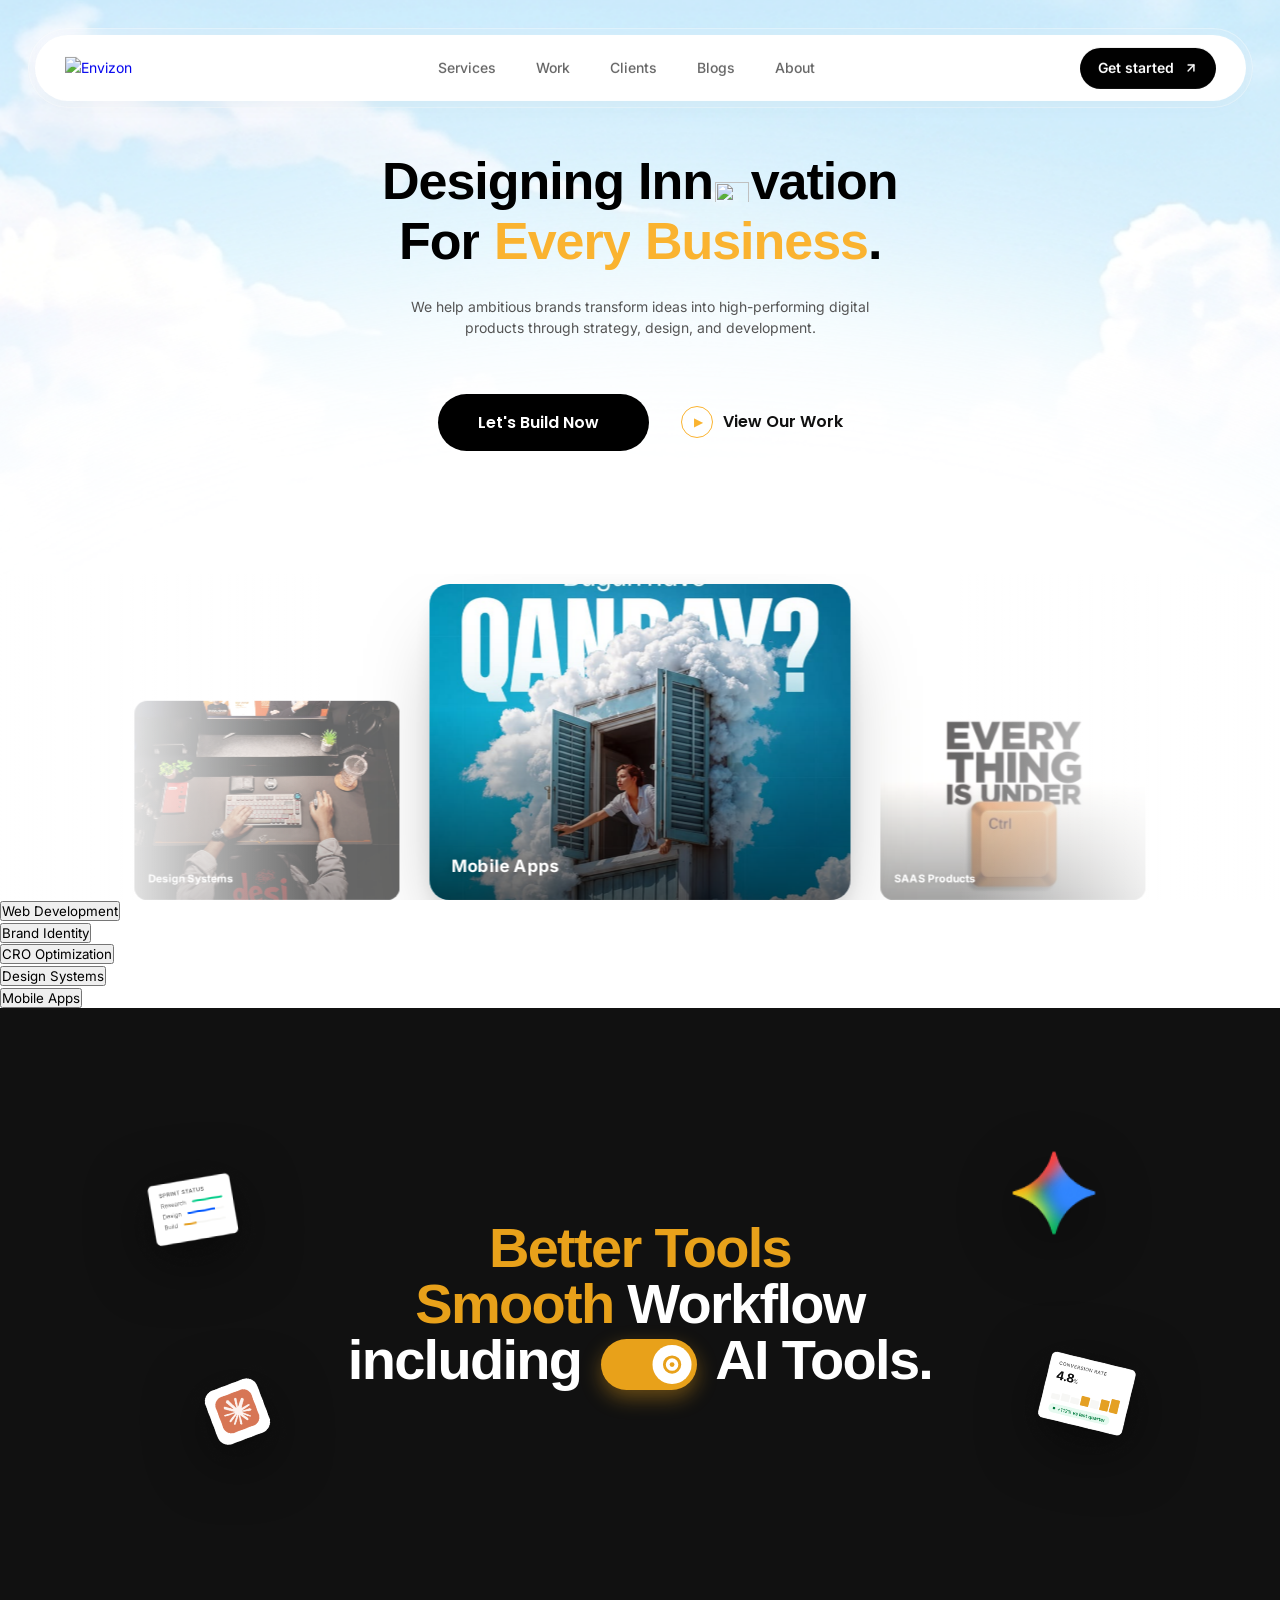
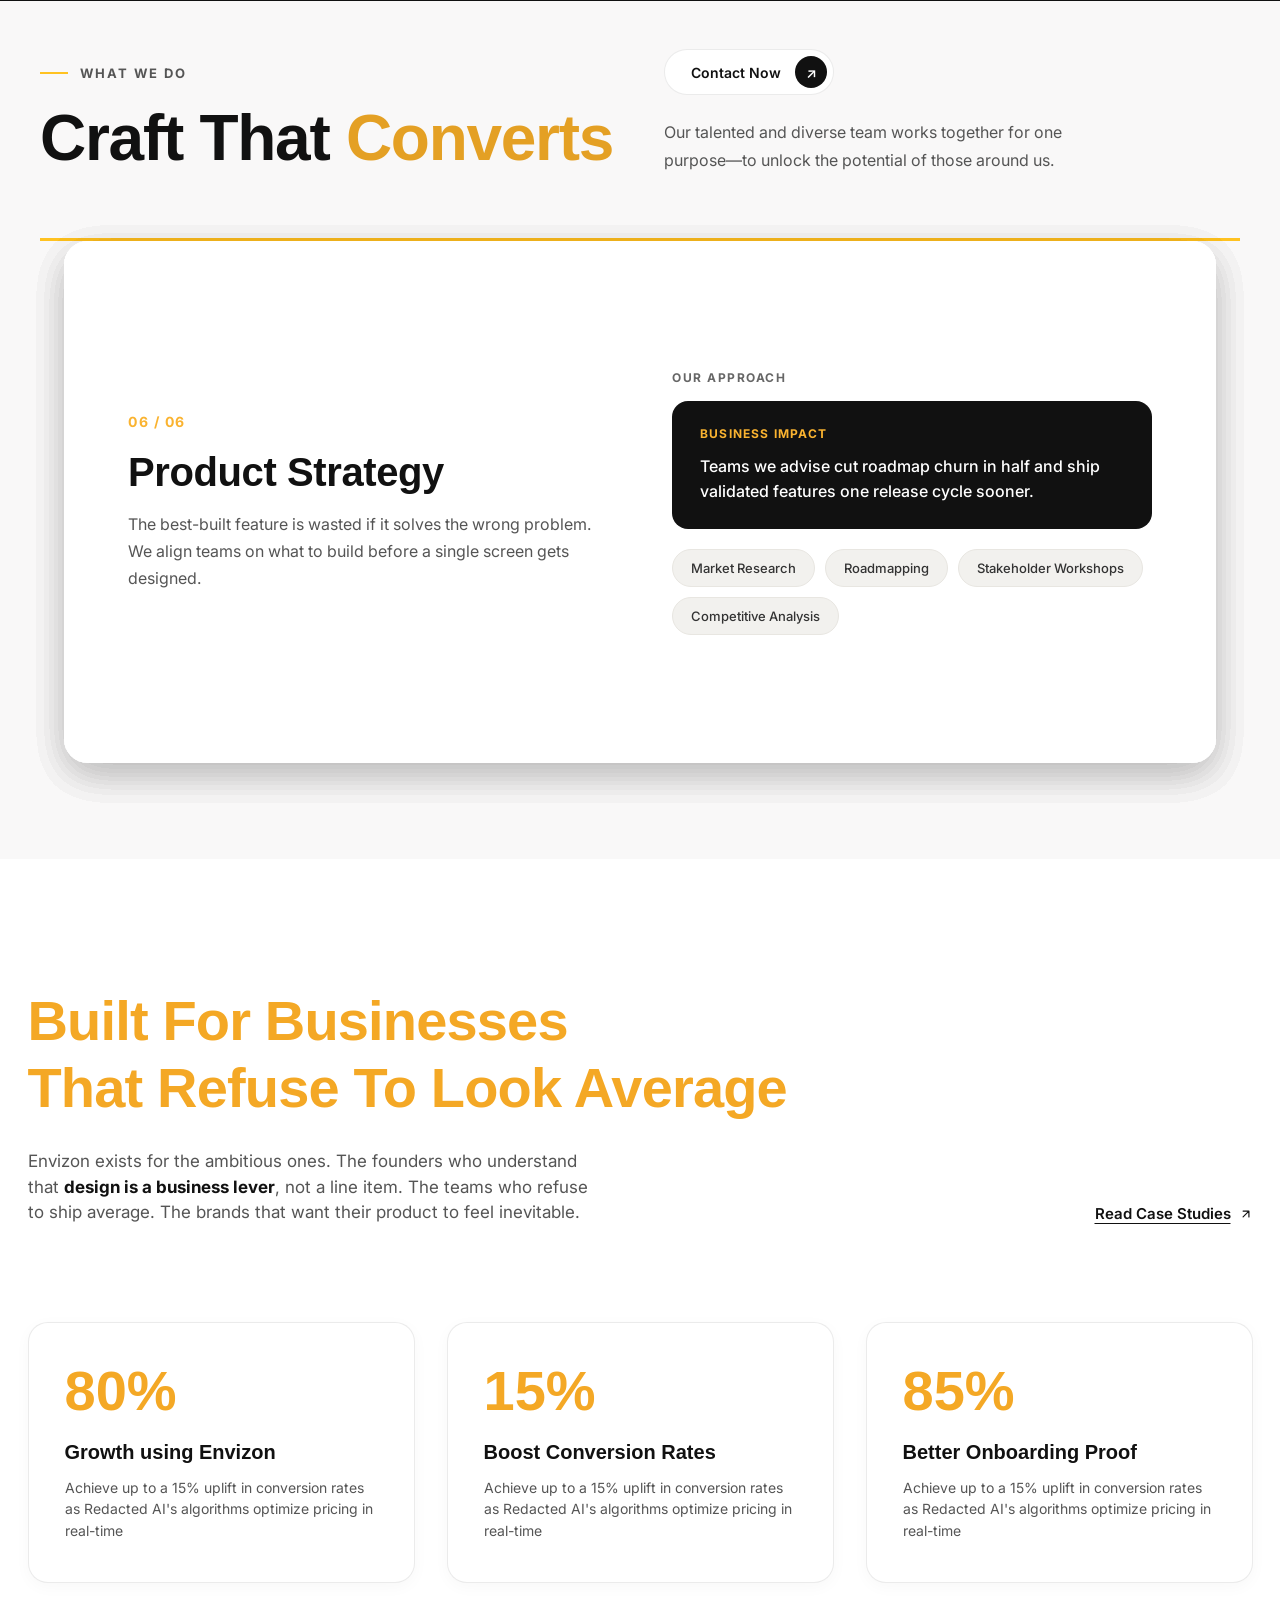
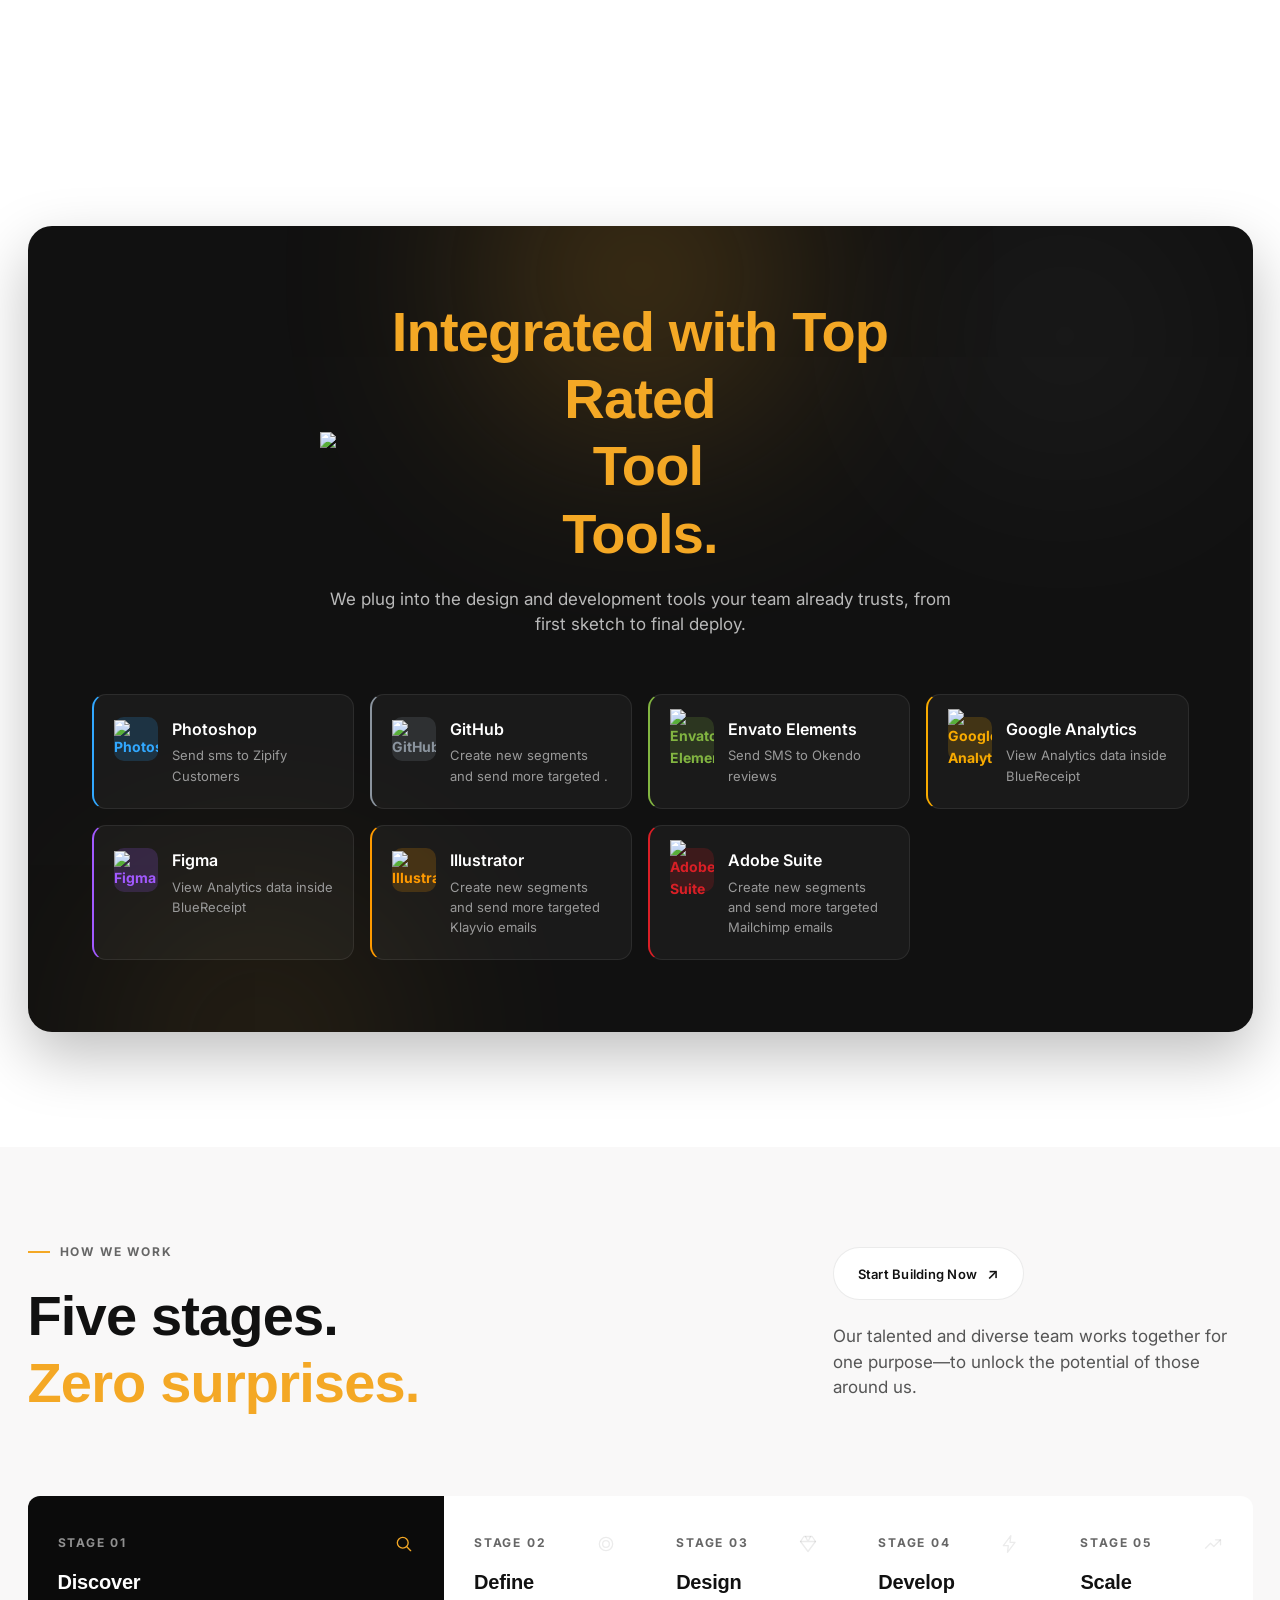
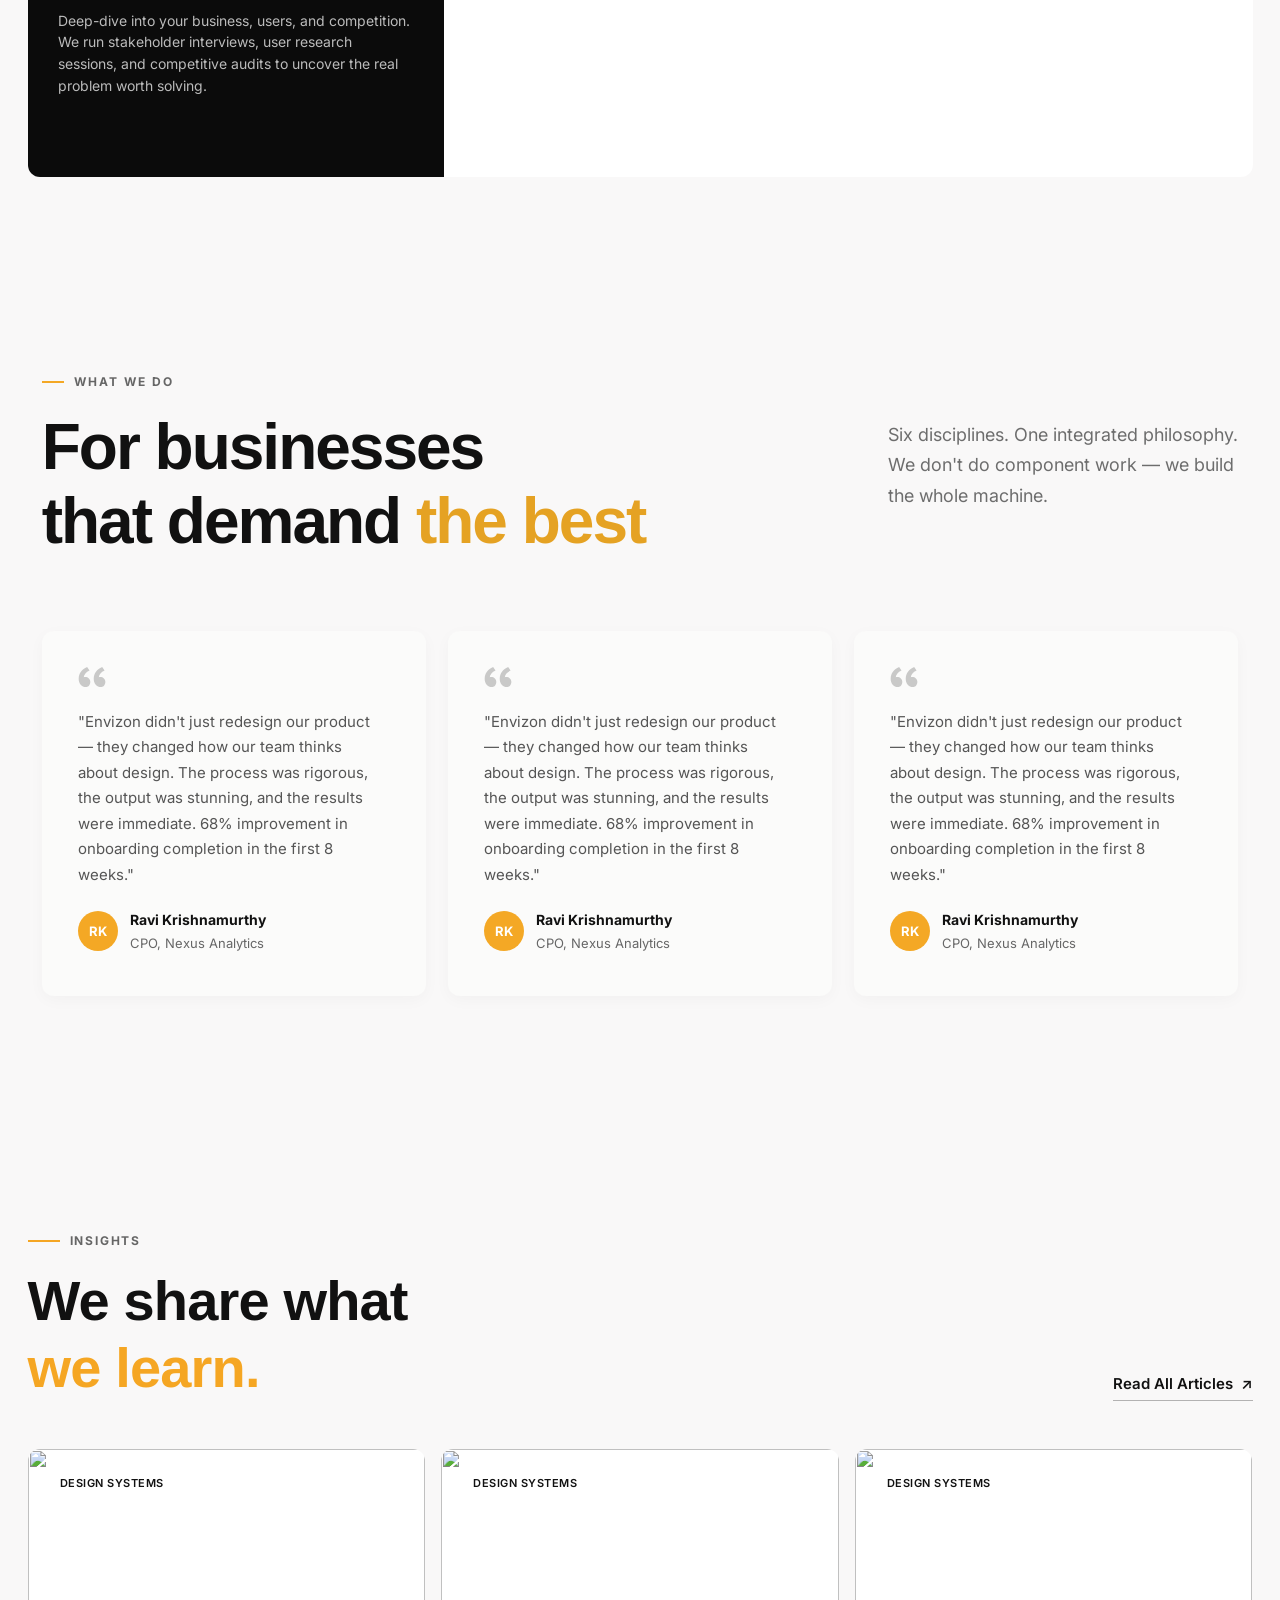
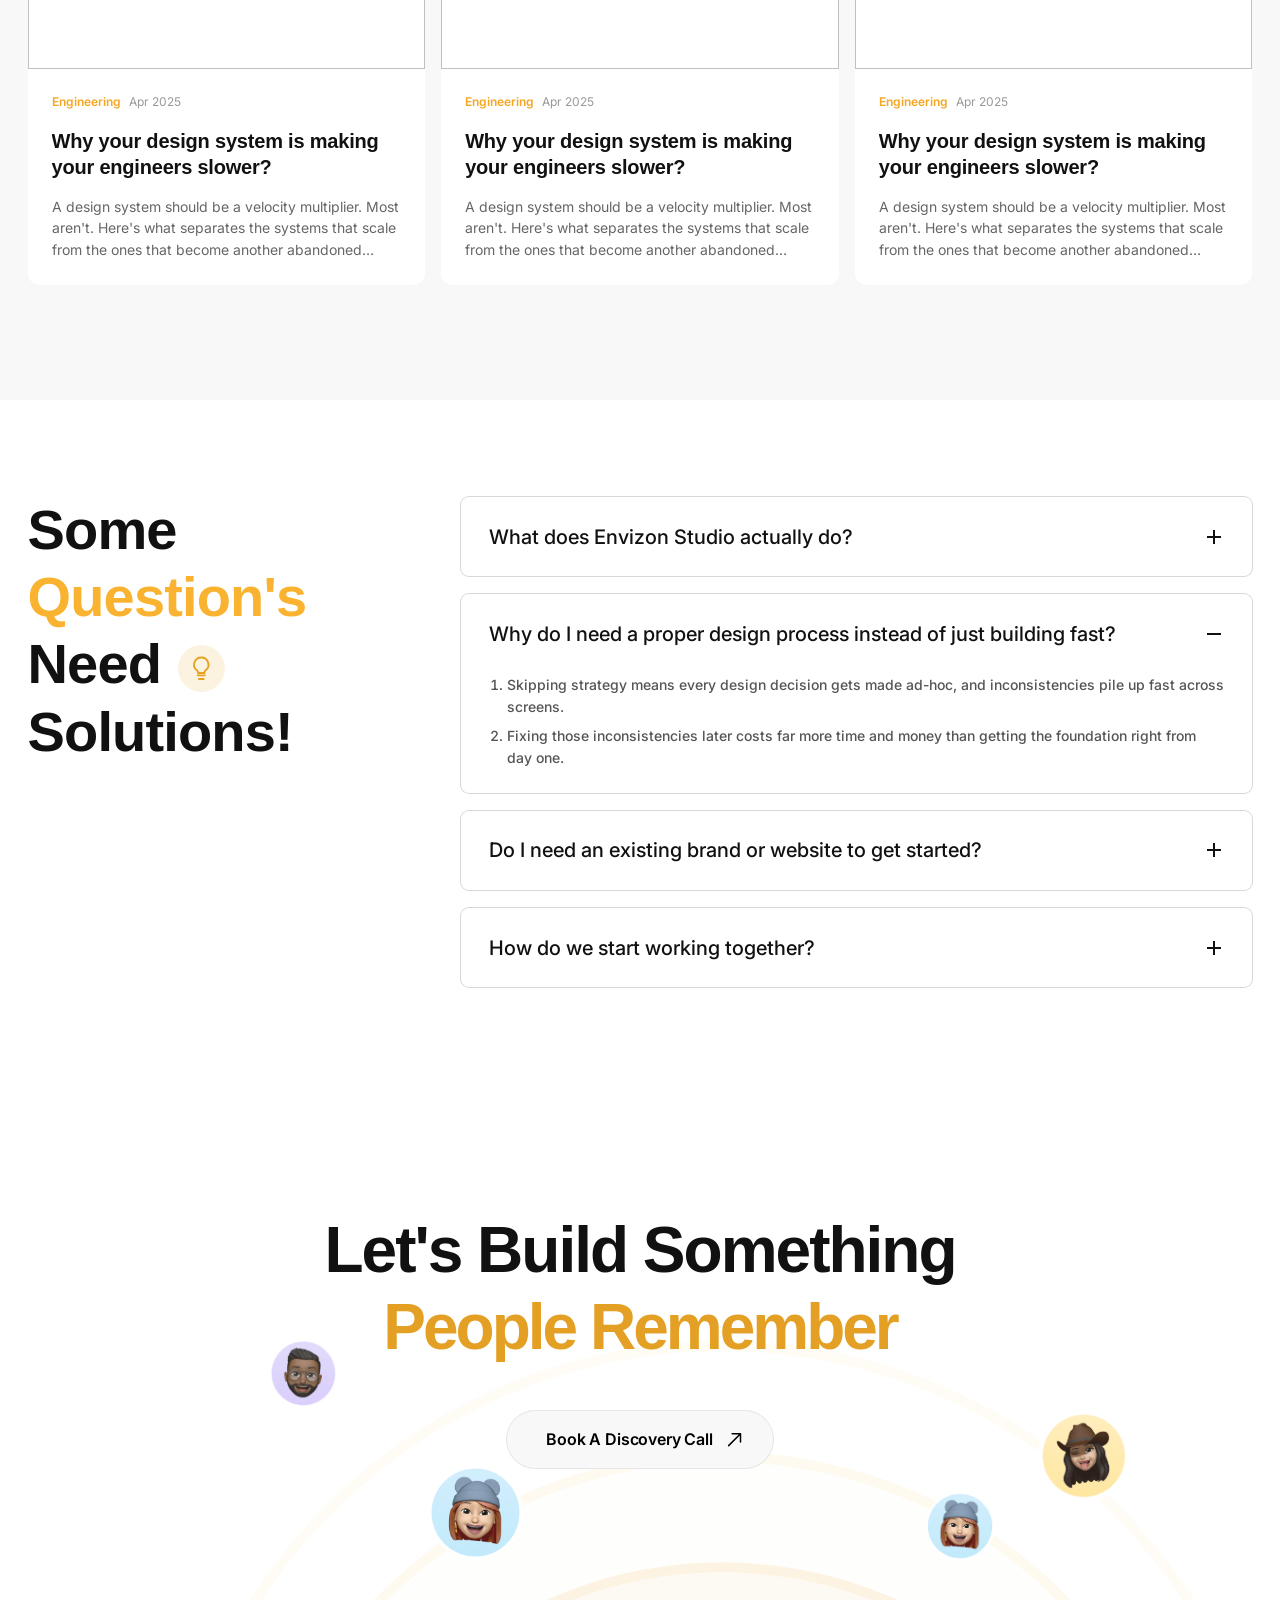
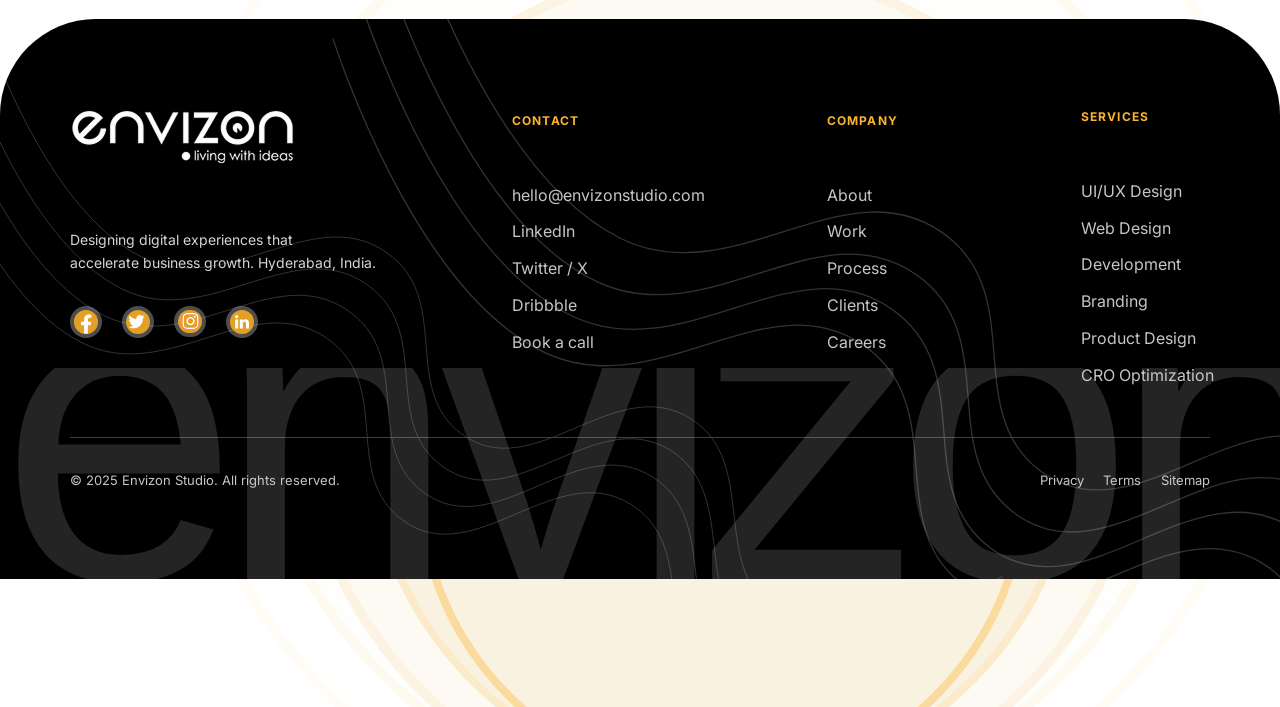
==== commit 179094e1: "Merge pull request #10 from Kolatharun/gg1001-dev Gg1001 dev" ====
--- a/index.html
+++ b/index.html
@@ -21,6 +21,10 @@
 
     <link href="https://fonts.googleapis.com/css2?family=Poppins:wght@300;400;500;600;700;800&family=Inter:wght@400;500;600;700;800&display=swap"
           rel="stylesheet">
+
+    <!-- Phosphor Icons (hero CTA arrow icon) -->
+    <link rel="stylesheet" type="text/css"
+          href="https://cdn.jsdelivr.net/npm/@phosphor-icons/web@2.1.1/src/regular/style.css"/>
 
     <!-- CSS -->
 
@@ -142,7 +146,7 @@
                     <li class="showcase-card" data-category="Web Development">
                         <span class="showcase-card__overlay" aria-hidden="true"></span>
                         <div class="showcase-card__media">
-                            <img src="assets/images/Port5.jpg.jpeg" alt="" class="showcase-card__image" loading="lazy" decoding="async">
+                            <img src="assets/images/Port5.jpg" alt="" class="showcase-card__image" loading="lazy" decoding="async">
                             <span class="showcase-card__label">Web Development</span>
                         </div>
                     </li>
@@ -150,7 +154,7 @@
                     <li class="showcase-card" data-category="Brand Identity">
                         <span class="showcase-card__overlay" aria-hidden="true"></span>
                         <div class="showcase-card__media">
-                            <img src="assets/images/Port2.jpg.jpeg" alt="" class="showcase-card__image" loading="lazy" decoding="async">
+                            <img src="assets/images/Port2.jpg" alt="" class="showcase-card__image" loading="lazy" decoding="async">
                             <span class="showcase-card__label">Brand Identity</span>
                         </div>
                     </li>
@@ -158,7 +162,7 @@
                     <li class="showcase-card" data-category="CRO Optimization">
                         <span class="showcase-card__overlay" aria-hidden="true"></span>
                         <div class="showcase-card__media">
-                            <img src="assets/images/Port1.jpg.jpeg" alt="" class="showcase-card__image" loading="lazy" decoding="async">
+                            <img src="assets/images/Port1.jpg" alt="" class="showcase-card__image" loading="lazy" decoding="async">
                             <span class="showcase-card__label">CRO Optimization</span>
                         </div>
                     </li>
@@ -166,7 +170,7 @@
                     <li class="showcase-card" data-category="Design Systems">
                         <span class="showcase-card__overlay" aria-hidden="true"></span>
                         <div class="showcase-card__media">
-                            <img src="assets/images/Port3.jpg.jpeg" alt="" class="showcase-card__image" loading="lazy" decoding="async">
+                            <img src="assets/images/Port3.jpg" alt="" class="showcase-card__image" loading="lazy" decoding="async">
                             <span class="showcase-card__label">Design Systems</span>
                         </div>
                     </li>
@@ -174,10 +178,35 @@
                     <li class="showcase-card" data-category="Mobile Apps">
                         <span class="showcase-card__overlay" aria-hidden="true"></span>
                         <div class="showcase-card__media">
-                            <img src="assets/images/Port4.jpg.jpeg" alt="" class="showcase-card__image" loading="lazy" decoding="async">
+                            <img src="assets/images/Port4.jpg" alt="" class="showcase-card__image" loading="lazy" decoding="async">
                             <span class="showcase-card__label">Mobile Apps</span>
                         </div>
                     </li>
+
+                    <li class="showcase-card" data-category="SAAS Products">
+                        <span class="showcase-card__overlay" aria-hidden="true"></span>
+                        <div class="showcase-card__media">
+                            <img src="assets/images/Port1.jpg" alt="" class="showcase-card__image" loading="lazy" decoding="async">
+                            <span class="showcase-card__label">SAAS Products</span>
+                        </div>
+                    </li>
+
+                    <li class="showcase-card" data-category="UI/UX Design">
+                        <span class="showcase-card__overlay" aria-hidden="true"></span>
+                        <div class="showcase-card__media">
+                            <img src="assets/images/Port2.jpg" alt="" class="showcase-card__image" loading="lazy" decoding="async">
+                            <span class="showcase-card__label">UI/UX Design</span>
+                        </div>
+                    </li>
+
+                    <li class="showcase-card" data-category="Product Strategy">
+                        <span class="showcase-card__overlay" aria-hidden="true"></span>
+                        <div class="showcase-card__media">
+                            <img src="assets/images/Port3.jpg" alt="" class="showcase-card__image" loading="lazy" decoding="async">
+                            <span class="showcase-card__label">Product Strategy</span>
+                        </div>
+                    </li>
+
                 </ul>
             </div>
         </div>
@@ -926,7 +955,7 @@
                 </h3>
                 <div class="faq-item__panel" id="faq-panel-4" role="region" aria-labelledby="faq-trigger-4">
                     <div class="faq-item__content">
-                        <p>Book an intro call. We'll scope your goals, timeline, and budget, then send a proposal with a clear stage-by-stage plan.</p>
+                        <p>Book an intro call. We'll scope your goals, timeline, and budget, then send a proposal with a clear stage-by-stage plan</p>
                     </div>
                 </div>
             </div>
--- a/assets/css/components/hero.css
+++ b/assets/css/components/hero.css
@@ -1,68 +1,102 @@
 /* HERO */
 
-.hero {
-    position: relative;
-    height: 100vh;
-    height: 100dvh;
-    display: flex;
-    flex-direction: column;
-    justify-content: space-between;
-    align-items: center;
-    padding-top: clamp(120px, 15vw, 152px);
-    overflow: hidden;
-}
-
-.hero-bg {
-    position: absolute;
-    top: 0;
-    left: 0;
-    right: 0;
-    height: 100%;
-    background-image: url('../../images/BGIMG-HERO.png');
-    background-size: cover;
-    background-position: center;
-    z-index: -1;
-    transform: scale(1.15);
-    will-change: transform;
-}
-
-/* --- Hero Typography & Layout --- */
-.hero-content {
-    width: min(1225px, calc(100% - 32px));
-    margin: 0 auto;
+.hero{
+    /* local typography tokens (ported from prd-001's design system, scoped
+       here rather than in variables.css so the rest of the site is untouched) */
+    --hero-h1-size:3.25rem;
+    --hero-h1-line:1.1;
+    --hero-h1-tracking:-0.02em;
+    --hero-body-size:0.875rem;
+    --hero-body-line:1.5;
+    --hero-body-tracking:0em;
+    --hero-container:912px;
+
+    position:relative;
+    height:100vh;
+    height:100dvh;
+    display:flex;
+    flex-direction:column;
+    justify-content:space-between;
+    align-items:center;
+    padding-top:clamp(120px, 15vw, 152px);
+    padding-bottom:0;
+    overflow:hidden;
+}
+
+@media(max-width:911px){
+    .hero{
+        --hero-h1-size:2.75rem;
+    }
+}
+
+@media(max-width:599px){
+    .hero{
+        --hero-h1-size:2rem;
+        --hero-h1-tracking:-0.015em;
+    }
+}
+
+.hero-bg{
+    /* taller + offset than the hero itself so the GSAP parallax tween
+       (see hero.js) always has image to reveal, never a hard edge */
+    position:absolute;
+    top:-0%;
+    left:0;
+    right:0;
+    height:100%;
+    background-image:url('../../images/BGIMG-HERO.png');
+    background-size:cover;
+    background-position:center;
+    z-index:-1;
+    transform:scale(1.15);
+    will-change:transform;
+}
+
+.hero-content{
+    /* fluid width: capped at --hero-container to attach strictly to navbar width */
+    width:min(var(--hero-container), calc(100% - 32px));
+    margin:0 auto;
     padding-bottom: 52px;
-    display: flex;
-    flex-direction: column;
-    align-items: center;
-    gap: 24px;
-    text-align: center;
-    flex-shrink: 0;
-}
-
-.hero-title {
-    --font-size-h1: clamp(2.25rem, 1.25rem + 4.5vw, 4.5rem);
-    --line-height-h1: 1.12;
-    --letter-spacing-h1: -0.035em;
-
-    font-family: 'Satoshi', sans-serif;
-    font-size: var(--font-size-h1);
-    line-height: var(--line-height-h1);
-    letter-spacing: var(--letter-spacing-h1);
-    font-weight: 900;
-    color: #000;
-    word-break: keep-all;
-    display: flex;
-    flex-direction: column;
-    align-items: center;
-    gap: 8px;
-}
-
-.hero-title__line {
-    display: flex;
-    flex-wrap: wrap;
-    justify-content: center;
-    column-gap: 0.28em;
-    width: 100%;
+    display:flex;
+    flex-direction:column;
+    align-items:center;
+    gap:24px;
+    text-align:center;
+    flex-shrink:0;
+}
+
+.hero-title{
+    width:100%;
+    font-family:'Satoshi',sans-serif;
+    font-size:var(--hero-h1-size);
+    line-height:var(--hero-h1-line);
+    letter-spacing:var(--hero-h1-tracking);
+    font-weight:900;
+    color:#000;
+    margin:0 auto;
+    word-break:keep-all;
+    overflow-wrap:break-word;
+}
+
+.hero-title__line{
+    display:flex;
+    flex-wrap:wrap;
+    justify-content:center;
+    column-gap:0.28em;
+    row-gap:0.12em;
+}
+
+.hero-title__mask{
+    display:inline-block;
+    overflow:hidden;
+    line-height:1.15;
+    padding-bottom:0.1em;
+    margin-bottom:-0.1em;
+}
+
+.hero-title__word{
+    display:inline-block;
+    will-change:transform;
 }
 
 .hero-title__mask {
@@ -98,66 +132,97 @@
     display: block;
 }
 
-.innovation-o img:last-child { 
-    position: absolute; 
-    width: 25%; 
-    height: 25%; 
+.innovation-o img:last-child {
+    position: absolute;
+    width: 25%;
+    height: 25%;
     display: block;
 }
 
-.highlight { 
-    color: var(--accent); 
-}
-
-.hero-content > p {
-    font-family: 'Inter', sans-serif;
-    font-size: 18px;
-    line-height: 1.6;
-    color: #555555;
-    max-width: 52ch;
-    margin: 0 auto;
-}
-
-/* Responsive Overrides */
-@media (max-width: 1024px) {
-    .hero { 
-        height: auto; 
-        min-height: 0; 
-        justify-content: flex-start; 
-        padding-bottom: 40px; 
-        padding-top: 140px;
-    }
-}
-
-@media (max-width: 768px) {
-    .hero {
-        padding-top: 150px;
-    }
-}
-
-@media (max-width: 480px) {
-    .hero {
-        padding-top: 140px;
-        padding-bottom: 32px;
-    }
-}
-
-@media (min-width: 1025px) and (max-height: 850px) {
-    .hero {
-        padding-top: 110px;
-    }
-    
-    .hero-content {
-        gap: 12px;
-        padding-bottom: 32px;
-    }
-
-    .hero-title {
-        --font-size-h1: clamp(2rem, 1rem + 3.2vw, 3.25rem);
-        gap: 4px;
-    }
-    
-    .hero-content > p {
-        font-size: 16px;
-    }
-}
+.highlight {
+    color: var(--accent);
+}
+
+.hero-content > p{
+    font-size:var(--hero-body-size);
+    line-height:var(--hero-body-line);
+    letter-spacing:var(--hero-body-tracking);
+    font-weight:400;
+    color:var(--text);
+    margin:0;
+    max-width:52ch;
+}
+
+/* below this, shrinking further would make the title illegible — let the
+   hero take its natural height and the page scroll instead of clipping content */
+@media(max-height:680px){
+    .hero{
+        height:auto;
+        min-height:100dvh;
+        overflow:visible;
+    }
+}
+
+/* Tablet — 768px to 1024px
+   padding-top floor is set to clear the navbar pill (top offset up to 28px +
+   80px height = ~108px bottom edge) with genuine breathing room beneath it.
+   The base .hero locks to 100dvh with justify-content:space-between, which on
+   tablet (short content, tall viewport) shoves the carousel all the way to
+   the bottom and leaves a dead gap in the middle — so here the section
+   shrinks to fit its content instead, and the carousel sits a fixed distance
+   below the buttons. */
+@media(min-width:768px) and (max-width:1024px){
+    .hero{
+        height:auto;
+        min-height:0;
+        justify-content:flex-start;
+        padding-top:clamp(140px, 15vw, 168px);
+        padding-bottom:clamp(40px, 6vw, 64px);
+    }
+
+    .hero-content{
+        gap:20px;
+        padding-bottom:0;
+    }
+
+    .hero-content > p{
+        max-width:46ch;
+    }
+
+    .hero .carousel-section{
+        margin-top:clamp(32px, 6vw, 56px);
+    }
+}
+
+/* Mobile — up to 767px: tighter rhythm so headline, copy, CTAs and the
+   showcase carousel all sit comfortably within one viewport, while still
+   clearing the floating navbar pill with a visible gap */
+@media(max-width:767px){
+    .hero{
+        padding-top:clamp(132px, 24vw, 156px);
+    }
+
+    .hero-bg{
+        background-position:50% 18%;
+    }
+
+    .hero-content{
+        gap:16px;
+        padding-bottom:28px;
+    }
+
+    .hero-content > p{
+        max-width:34ch;
+    }
+}
+
+@media(max-width:420px){
+    .hero{
+        padding-top:clamp(126px, 26vw, 144px);
+    }
+
+    .hero-content{
+        gap:14px;
+        padding-bottom:24px;
+    }
+}
--- a/assets/css/components/carousel.css
+++ b/assets/css/components/carousel.css
@@ -5,21 +5,24 @@
     width: 100%;
 }
 
-.showcase-carousel {
+.showcase-carousel{
     --card-w: 421px;
+    --card-radius: var(--radius);
     --stage-h: 326px;
-    position: relative;
-    width: 100%;
-    max-width: 1600px;
-    margin: 0 auto;
+
+    position:relative;
+    width:100%;
+    max-width:1600px;
+    margin:0 auto;
+    padding:0;
 }
 
-.showcase-carousel__stage {
-    position: relative;
-    width: 100%;
-    height: var(--stage-h);
-    overflow: hidden;
-    touch-action: pan-y;
+.showcase-carousel__stage{
+    position:relative;
+    width:100%;
+    height:var(--stage-h);
+    overflow:hidden;
+    touch-action:pan-y;
 }
 
 /* Linear gradients on left and right side stages to blend cards out smoothly */
@@ -45,93 +48,129 @@
     background: linear-gradient(to left, #ffffff 0%, rgba(255, 255, 255, 0.9) 35%, rgba(255, 255, 255, 0.45) 68%, rgba(255, 255, 255, 0) 100%);
 }
 
-.showcase-carousel__track {
-    position: absolute;
-    inset: 0;
-    list-style: none;
-    margin: 0;
-    padding: 0;
+.showcase-card{
+    position:absolute;
+    bottom:0;
+    top:auto;
+    left:50%;
+    width:var(--card-w);
+    aspect-ratio:4/3;
+    will-change:transform,opacity,filter;
+    transform:translate(-50%,0);
+    transform-origin:center bottom;
+    cursor:pointer;
 }
 
-/* Coverflow Card styling */
-.showcase-card {
-    position: absolute;
-    bottom: 0;
-    left: 50%;
-    width: var(--card-w);
-    aspect-ratio: 4/3;
-    will-change: transform, opacity, filter;
-    transform: translate(-50%, 0);
-    transform-origin: center bottom;
-    cursor: pointer;
+.showcase-card__media{
+    position:relative;
+    width:100%;
+    height:100%;
+    border-radius:var(--card-radius);
+    overflow:hidden;
+    display:flex;
+    align-items:flex-end;
 }
 
-.showcase-card__media {
-    position: relative;
-    width: 100%;
-    height: 100%;
-    border-radius: 16px;
-    overflow: hidden;
-    display: flex;
-    align-items: flex-end;
+/* dark gradient so the label always reads clearly over any image */
+.showcase-card__media::after{
+    content:'';
+    position:absolute;
+    inset:auto 0 0 0;
+    height:60%;
+    background:linear-gradient(to top, rgba(0,0,0,.6), transparent);
+    pointer-events:none;
 }
 
-.showcase-card__media::after {
-    content: '';
-    position: absolute;
-    inset: auto 0 0 0;
-    height: 60%;
-    background: linear-gradient(to top, rgba(0, 0, 0, 0.6), transparent);
-    pointer-events: none;
+.showcase-card__image{
+    position:absolute;
+    inset:0;
+    width:100%;
+    height:100%;
+    object-fit:cover;
+    transform-origin:50% 50%;
+    will-change:transform;
 }
 
-.showcase-card__image {
-    position: absolute;
-    inset: 0;
-    width: 100%;
-    height: 100%;
-    object-fit: cover;
-    transform-origin: 50% 50%;
-    will-change: transform;
+.showcase-card__label{
+    position:relative;
+    z-index:1;
+    color:#ffffff;
+    font-weight:700;
+    font-size:1.0625rem;
+    letter-spacing:.2px;
+    padding:20px 22px;
+    text-shadow:0 2px 12px rgba(0,0,0,.25);
 }
 
-.showcase-card__label {
-    position: relative;
-    z-index: 1;
-    color: #ffffff;
-    font-weight: 700;
-    font-size: 17px;
-    padding: 20px 22px;
+/* depth cue: dim side cards and lift the active one so it reads as the hero.
+   GSAP writes inline transform/opacity/zIndex onto .showcase-card itself, so
+   this targets the child media box instead — nothing here fights the tween. */
+.showcase-card[aria-current="false"] .showcase-card__media{
+    opacity:.6;
+    filter:saturate(.85) brightness(1.03);
+    transition:opacity .6s ease, filter .6s ease, box-shadow .6s ease;
 }
 
-/* Fade out side cards, raise shadows on active center card */
-.showcase-card[aria-current="false"] .showcase-card__media {
-    opacity: 0.6;
-    filter: saturate(0.85) brightness(1.03);
-    transition: opacity 0.6s ease, filter 0.6s ease;
+.showcase-card[aria-current="true"] .showcase-card__media{
+    opacity:1;
+    filter:none;
+    box-shadow:0 40px 80px -24px rgba(0,0,0,.35), 0 12px 28px -10px rgba(0,0,0,.18);
+    transition:opacity .6s ease, filter .6s ease, box-shadow .6s ease;
 }
 
-.showcase-card[aria-current="true"] .showcase-card__media {
-    opacity: 1;
-    filter: none;
-    box-shadow: 0 40px 80px -24px rgba(0,0,0,0.35), 0 12px 28px -10px rgba(0,0,0,0.18);
-    transition: opacity 0.6s ease, filter 0.6s ease, box-shadow 0.6s ease;
+.showcase-carousel__arrow{
+    display:none !important;
 }
 
-/* Responsive Overrides */
-@media (max-width: 1024px) {
-    .showcase-carousel { --card-w: 320px; --stage-h: clamp(260px, 32vh, 300px); }
-    .showcase-carousel__stage::before, .showcase-carousel__stage::after { width: 15%; }
+@media(prefers-reduced-motion:reduce){
+    .showcase-card{
+        transition:none;
+    }
 }
 
-@media (max-width: 640px) {
-    .showcase-carousel { --card-w: 240px; --stage-h: clamp(200px, 26vh, 230px); }
-    .showcase-carousel__stage::before, .showcase-carousel__stage::after { width: 10%; }
+@media(max-width:1024px){
+    .showcase-carousel{
+        --card-w:320px;
+        --stage-h:clamp(260px, 32vh, 300px);
+        padding:clamp(20px, 4vh, 40px) 0 clamp(16px, 3vh, 32px);
+    }
+
+    .showcase-carousel__stage::before,
+    .showcase-carousel__stage::after {
+        width: 15%;
+    }
+
+    .showcase-card__label{
+        font-size:0.9375rem;
+        padding:16px 18px;
+    }
 }
 
-@media (min-width: 1025px) and (max-height: 850px) {
-    .showcase-carousel {
-        --card-w: 360px;
-        --stage-h: 270px;
+@media(max-width:640px){
+    .showcase-carousel{
+        --card-w:240px;
+        --stage-h:clamp(200px, 26vh, 230px);
+        padding:clamp(16px, 3vh, 32px) 0 clamp(12px, 2.5vh, 24px);
+    }
+
+    .showcase-carousel__stage::before,
+    .showcase-carousel__stage::after {
+        width: 10%;
+    }
+
+    .showcase-carousel__arrow{
+        width:40px;
+        height:40px;
+    }
+
+    .showcase-card__label{
+        font-size:0.8125rem;
+        padding:14px;
     }
 }
+
+@media(max-width:480px){
+    .showcase-carousel__arrow{
+        display:none;
+    }
+}
--- a/assets/css/components/craft-services.css
+++ b/assets/css/components/craft-services.css
@@ -11,23 +11,17 @@
 }
 
 .craft-container{
-    width:min(var(--container), calc(100% - 48px));
+    width:min(1200px, calc(100% - 48px));
     margin:0 auto;
 }
 
 /* ============================= */
 /* STATIC HEADER                 */
 /* ============================= */
-
-.craft-section-wrapper{
-    position:relative;
-    background:var(--craft-bg);
-    width:100%;
-}
 
 .craft-header{
     background:var(--craft-bg);
-    padding:var(--section-py-sm) 0 clamp(20px, 2vw, 32px);
+    padding:120px 0 32px;
 }
 
 .craft-header__grid{
@@ -52,20 +46,18 @@
 }
 
 .craft-header__eyebrow span{
-    font-family:var(--font-family-body);
-    font-size:var(--font-size-eyebrow);
-    font-weight:var(--font-weight-bold);
-    letter-spacing:var(--letter-spacing-eyebrow);
+    font-size:13px;
+    font-weight:700;
+    letter-spacing:2px;
     text-transform:uppercase;
     color:var(--text);
 }
 
 .craft-header__title{
-    font-family:var(--font-family-display);
-    font-size:var(--font-size-section-title);
-    font-weight:var(--font-weight-black);
-    line-height:var(--line-height-h2);
-    letter-spacing:var(--letter-spacing-h2);
+    font-size:clamp(2.5rem, 1.6rem + 3.2vw, 4rem);
+    font-weight:800;
+    line-height:1.1;
+    letter-spacing:-0.02em;
     color:#111;
 }
 
@@ -89,10 +81,8 @@
     border-radius:var(--radius-pill);
     background:#fff;
     border:1px solid var(--border-light);
-    font-family:var(--font-family-body);
-    font-size:var(--font-size-button-sm);
-    font-weight:var(--font-weight-button);
-    letter-spacing:var(--letter-spacing-button);
+    font-size:14px;
+    font-weight:600;
     color:#111;
     transition:border-color var(--transition-fast), transform var(--transition-fast), box-shadow var(--transition-fast);
 }
@@ -123,9 +113,8 @@
 }
 
 .craft-header__text{
-    font-family:var(--font-family-body);
-    font-size:var(--font-size-lead);
-    line-height:var(--line-height-lead);
+    font-size:16px;
+    line-height:1.7;
     color:var(--text);
     max-width:46ch;
 }
@@ -149,7 +138,7 @@
 .services-scroll{
     position:relative;
     background:var(--craft-bg);
-    padding-bottom:clamp(48px, 4vw, 80px);
+    padding-bottom:80px;
 }
 
 .services-scroll__stage{
@@ -177,7 +166,7 @@
 }
 
 .service-panel__row{
-    width:min(var(--container), calc(100% - 48px));
+    width:min(1200px, calc(100% - 48px));
     height:100%;
     margin:0 auto;
 }
@@ -188,7 +177,7 @@
    the "covered" card peeks through the misaligned margins instead of being hidden */
 .service-panel__inner{
     width:100%;
-    height:80%;
+    height:100%;
     box-sizing:border-box;
     display:grid;
     grid-template-columns:1fr 1fr;
@@ -210,36 +199,33 @@
 
 .service-panel__index{
     display:block;
-    font-size:var(--font-size-body);
-    font-weight:var(--font-weight-bold);
-    letter-spacing:var(--letter-spacing-eyebrow);
+    font-size:14px;
+    font-weight:700;
+    letter-spacing:1.5px;
     color:var(--accent);
     margin-bottom:16px;
 }
 
 .service-panel__title{
-    font-family:var(--font-family-display);
-    font-size:var(--font-size-h2);
-    line-height:var(--line-height-h2);
-    letter-spacing:var(--letter-spacing-h2);
-    font-weight:var(--font-weight-black);
+    font-size:clamp(1.75rem, 1.3rem + 1.6vw, 2.5rem);
+    font-weight:800;
+    line-height:1.15;
     color:#111;
     margin-bottom:16px;
 }
 
 .service-panel__desc{
-    font-family:var(--font-family-body);
-    font-size:var(--font-size-body);
-    line-height:var(--line-height-body);
+    font-size:16px;
+    line-height:1.7;
     color:var(--text);
     max-width:48ch;
 }
 
 .service-panel__label{
     display:block;
-    font-size:var(--font-size-eyebrow);
-    font-weight:var(--font-weight-bold);
-    letter-spacing:var(--letter-spacing-eyebrow);
+    font-size:12px;
+    font-weight:700;
+    letter-spacing:1.5px;
     text-transform:uppercase;
     color:var(--text-muted);
     margin-bottom:14px;
@@ -263,19 +249,18 @@
 
 .service-panel__impact-label{
     display:block;
-    font-size:var(--font-size-eyebrow);
-    font-weight:var(--font-weight-bold);
-    letter-spacing:var(--letter-spacing-eyebrow);
+    font-size:12px;
+    font-weight:700;
+    letter-spacing:1.2px;
     text-transform:uppercase;
     color:var(--accent);
     margin-bottom:10px;
 }
 
 .service-panel__impact-text{
-    font-family:var(--font-family-body);
-    font-size:var(--font-size-body);
+    font-size:16px;
     font-weight:500;
-    line-height:var(--line-height-body);
+    line-height:1.6;
     color:#fff;
 }
 
@@ -293,8 +278,8 @@
     border-radius:var(--radius-pill);
     background:#f2f1ee;
     border:1px solid #e8e6e1;
-    font-size:var(--font-size-button-sm);
-    font-weight:var(--font-weight-medium);
+    font-size:13px;
+    font-weight:500;
     color:#333;
 }
 
@@ -303,6 +288,14 @@
 /* ============================= */
 
 @media(max-width:1024px){
+    .craft-header{
+        padding:100px 0 24px;
+    }
+
+    .services-scroll{
+        padding-bottom:64px;
+    }
+
     .service-panel__inner{
         padding:40px 36px;
         gap:40px;
@@ -310,12 +303,8 @@
 }
 
 @media(max-width:860px){
-    /* stacking the two columns turns the grid gap into a single row gap, so
-       the card is kept legible-but-compact by shrinking its own type scale
-       and spacing rather than growing the stage to match — a card taller
-       than the viewport reads as "cut off", not spacious */
     :root{
-        --craft-stage-height:clamp(500px, 76vh, 660px);
+        --craft-stage-height:clamp(560px, 82vh, 720px);
     }
 
     .craft-header__grid{
@@ -329,101 +318,39 @@
 
     .service-panel__inner{
         grid-template-columns:1fr;
-        gap:12px;
-        padding:26px 22px;
-    }
-
-    .service-panel__index{
-        font-size:12px;
-        margin-bottom:6px;
-    }
-
-    .service-panel__title{
-        font-size:22px;
-        margin-bottom:8px;
-    }
-
-    .service-panel__desc{
-        font-size:13px;
-        line-height:1.5;
-        display:-webkit-box;
-        -webkit-line-clamp:3;
-        -webkit-box-orient:vertical;
-        overflow:hidden;
-    }
-
-    .service-panel__label{
-        font-size:11px;
-        margin-bottom:8px;
-    }
-
-    .service-panel__impact{
-        padding:14px 16px;
-        margin-bottom:10px;
-    }
-
-    .service-panel__impact-label{
-        font-size:10px;
-        margin-bottom:6px;
-    }
-
-    .service-panel__impact-text{
-        font-size:12.5px;
-        display:-webkit-box;
-        -webkit-line-clamp:2;
-        -webkit-box-orient:vertical;
-        overflow:hidden;
-    }
-
-    .service-panel__tags{
-        gap:6px;
-    }
-
-    .service-panel__tag{
-        padding:5px 12px;
-        font-size:11px;
+        gap:24px;
+        padding:32px 24px;
     }
 }
 
 @media(max-width:480px){
+    .craft-header{
+        padding:80px 0 20px;
+    }
+
     .craft-header__divider{
         margin-top:40px;
     }
 
+    .services-scroll{
+        padding-bottom:48px;
+    }
+
     :root{
-        --craft-stage-height:clamp(460px, 70vh, 600px);
+        --craft-stage-height:clamp(600px, 88vh, 780px);
     }
 
     .service-panel__inner{
-        padding:20px 16px;
-        gap:10px;
-        border-radius:16px;
-    }
-
-    .service-panel__title{
-        font-size:19px;
-        margin-bottom:6px;
-    }
-
-    .service-panel__desc{
-        font-size:12.5px;
-    }
-
-    .service-panel__label{
-        margin-bottom:6px;
+        padding:24px 18px;
+        border-radius:18px;
     }
 
     .service-panel__impact{
-        padding:12px 14px;
-        margin-bottom:8px;
-    }
-
-    .service-panel__tags{
-        gap:6px;
-    }
-
-    .service-panel__tag{
-        padding:5px 10px;
-        font-size:11px;
-    }
-}
+        padding:18px 20px;
+    }
+}
+
+#servicesScroll .about-values__stage{
+    height:var(--craft-stage-height);
+    margin-top:0px;
+}
--- a/assets/css/components/workflow-showcase.css
+++ b/assets/css/components/workflow-showcase.css
@@ -9,10 +9,14 @@
 }
 
 .workflow-showcase{
-    background:#111111;
+    background:#ffffff;
     padding:0 20px;
     overflow:visible;
-    transition:background-color 0.6s ease;
+    transition:background-color 0.6s cubic-bezier(0.4, 0, 0.2, 1);
+}
+
+.workflow-showcase.workflow-showcase--dark{
+    background:#111111;
 }
 
 /* ============================= */
@@ -27,11 +31,7 @@
 .workflow-showcase__container{
     width:100%;
     margin:0 auto;
-    /* generous vertical padding is the buffer zone between the centered
-       heading and the edge-anchored floating cards below — too tight here
-       and the cards' rotated corners clip into the heading text (see the
-       768px/1200px overrides for the same reasoning at larger card sizes) */
-    padding:168px 0;
+    padding:100px 0;
     position:relative;
     display:flex;
     align-items:center;
@@ -69,10 +69,10 @@
     font-size:36px;
     line-height:1;
     letter-spacing:-1px;
-    color:#ffffff;
+    color:var(--workflow-ink);
     max-width:100%;
     margin:0 auto;
-    transition:color 0.6s ease;
+    transition:color 0.6s cubic-bezier(0.4, 0, 0.2, 1);
 }
 
 .workflow-showcase__highlight{
@@ -93,20 +93,21 @@
     height:0.906em;
     padding:0.109em;
     border-radius:999px;
-    background:var(--workflow-accent);
-    box-shadow:0 10px 24px rgba(232,161,26,.25);
+    background:#d1d5db;
     vertical-align:middle;
     margin:0 6px;
-    border:none;
+    transition:background-color 0.35s ease, box-shadow 0.35s ease, transform var(--transition-fast);
     cursor:pointer;
     outline:none;
-    font-size:inherit;
-    font-family:inherit;
-    transition:transform var(--transition-fast);
 }
 
 .workflow-showcase__toggle:hover{
     transform:scale(1.05);
+}
+
+.workflow-showcase__toggle:focus-visible{
+    outline:2px solid var(--workflow-accent);
+    outline-offset:2px;
 }
 
 .workflow-showcase__toggle-knob{
@@ -118,7 +119,7 @@
     border-radius:50%;
     background:#ffffff;
     flex-shrink:0;
-    will-change:transform;
+    transition:transform 0.35s cubic-bezier(0.4, 0, 0.2, 1);
 }
 
 .workflow-showcase__toggle-icon{
@@ -126,17 +127,43 @@
     height:60%;
 }
 
-/* Inline grid wrapper for smooth text swapping without layout shift */
-.workflow-showcase__text-switch {
-    display: inline-grid;
-    grid-template-areas: "stack";
-    align-items: center;
-    vertical-align: bottom;
-}
-
-.workflow-showcase__text-item {
-    grid-area: stack;
-    white-space: nowrap;
+.workflow-showcase__toggle-icon circle[stroke]{
+    stroke:#9ca3af;
+    transition:stroke 0.35s ease;
+}
+
+.workflow-showcase__toggle-icon circle[fill]{
+    fill:#9ca3af;
+    transition:fill 0.35s ease;
+}
+
+/* ============================= */
+/* DARK MODE OVERRIDES            */
+/* ============================= */
+
+.workflow-showcase--dark .workflow-showcase__heading{
+    color:#ffffff;
+}
+
+.workflow-showcase--dark .workflow-showcase__toggle{
+    background:var(--workflow-accent);
+    box-shadow:0 8px 20px rgba(232,161,26,.4);
+}
+
+.workflow-showcase--dark .workflow-showcase__toggle-knob{
+    transform:translateX(0.813em);
+}
+
+.workflow-showcase--dark .workflow-showcase__toggle-icon circle[stroke]{
+    stroke:#E8A11A;
+}
+
+.workflow-showcase--dark .workflow-showcase__toggle-icon circle[fill]{
+    fill:#E8A11A;
+}
+
+.workflow-showcase--dark .workflow-showcase__card{
+    filter:drop-shadow(0 15px 30px rgba(0,0,0,0.6));
 }
 
 /* ============================= */
@@ -150,14 +177,13 @@
      .card-float  → the continuous idle bob animation
      .card-img    → the card's own static rotation (if any) */
 
-/* Position layer only — workflow-showcase.js now owns this element's
-   transform continuously (scroll-scrubbed parallax on top of the entrance
-   scale/opacity tween), so no CSS transition/hover-transform lives here
-   anymore: a CSS transition on `transform` would re-ease every inline update
-   GSAP writes, fighting the scrub and reading as stutter. */
 .workflow-showcase__card{
     position:absolute;
-    will-change:transform, opacity;
+    transition:transform var(--transition-base);
+}
+
+.workflow-showcase__card:hover{
+    transform:translateY(-8px);
 }
 
 .workflow-showcase__card-scale{
@@ -165,13 +191,12 @@
 }
 
 .workflow-showcase__card-float{
-    animation:workflow-float 5s ease-in-out infinite alternate;
+    animation:workflow-float 4s ease-in-out infinite alternate;
 }
 
 @keyframes workflow-float{
-    0% { transform: translateY(0) rotate(0deg); }
-    50% { transform: translateY(8px) rotate(1.5deg); }
-    100% { transform: translateY(0) rotate(-1.5deg); }
+    from{ transform:translateY(0); }
+    to{ transform:translateY(6px); }
 }
 
 .workflow-showcase__card-img{
@@ -190,7 +215,7 @@
 }
 
 .workflow-showcase__card-img--sprint{
-    width:178px;
+    width:148px;
     transform:rotate(-6deg);
 }
 
@@ -234,7 +259,7 @@
 }
 
 .workflow-showcase__card-img--analytics{
-    width:178px;
+    width:148px;
     transform:rotate(8deg);
 }
 
@@ -263,7 +288,7 @@
     }
 
     .workflow-showcase__container{
-        padding:190px 0;
+        padding:130px 0;
     }
 
     .workflow-showcase__heading{
